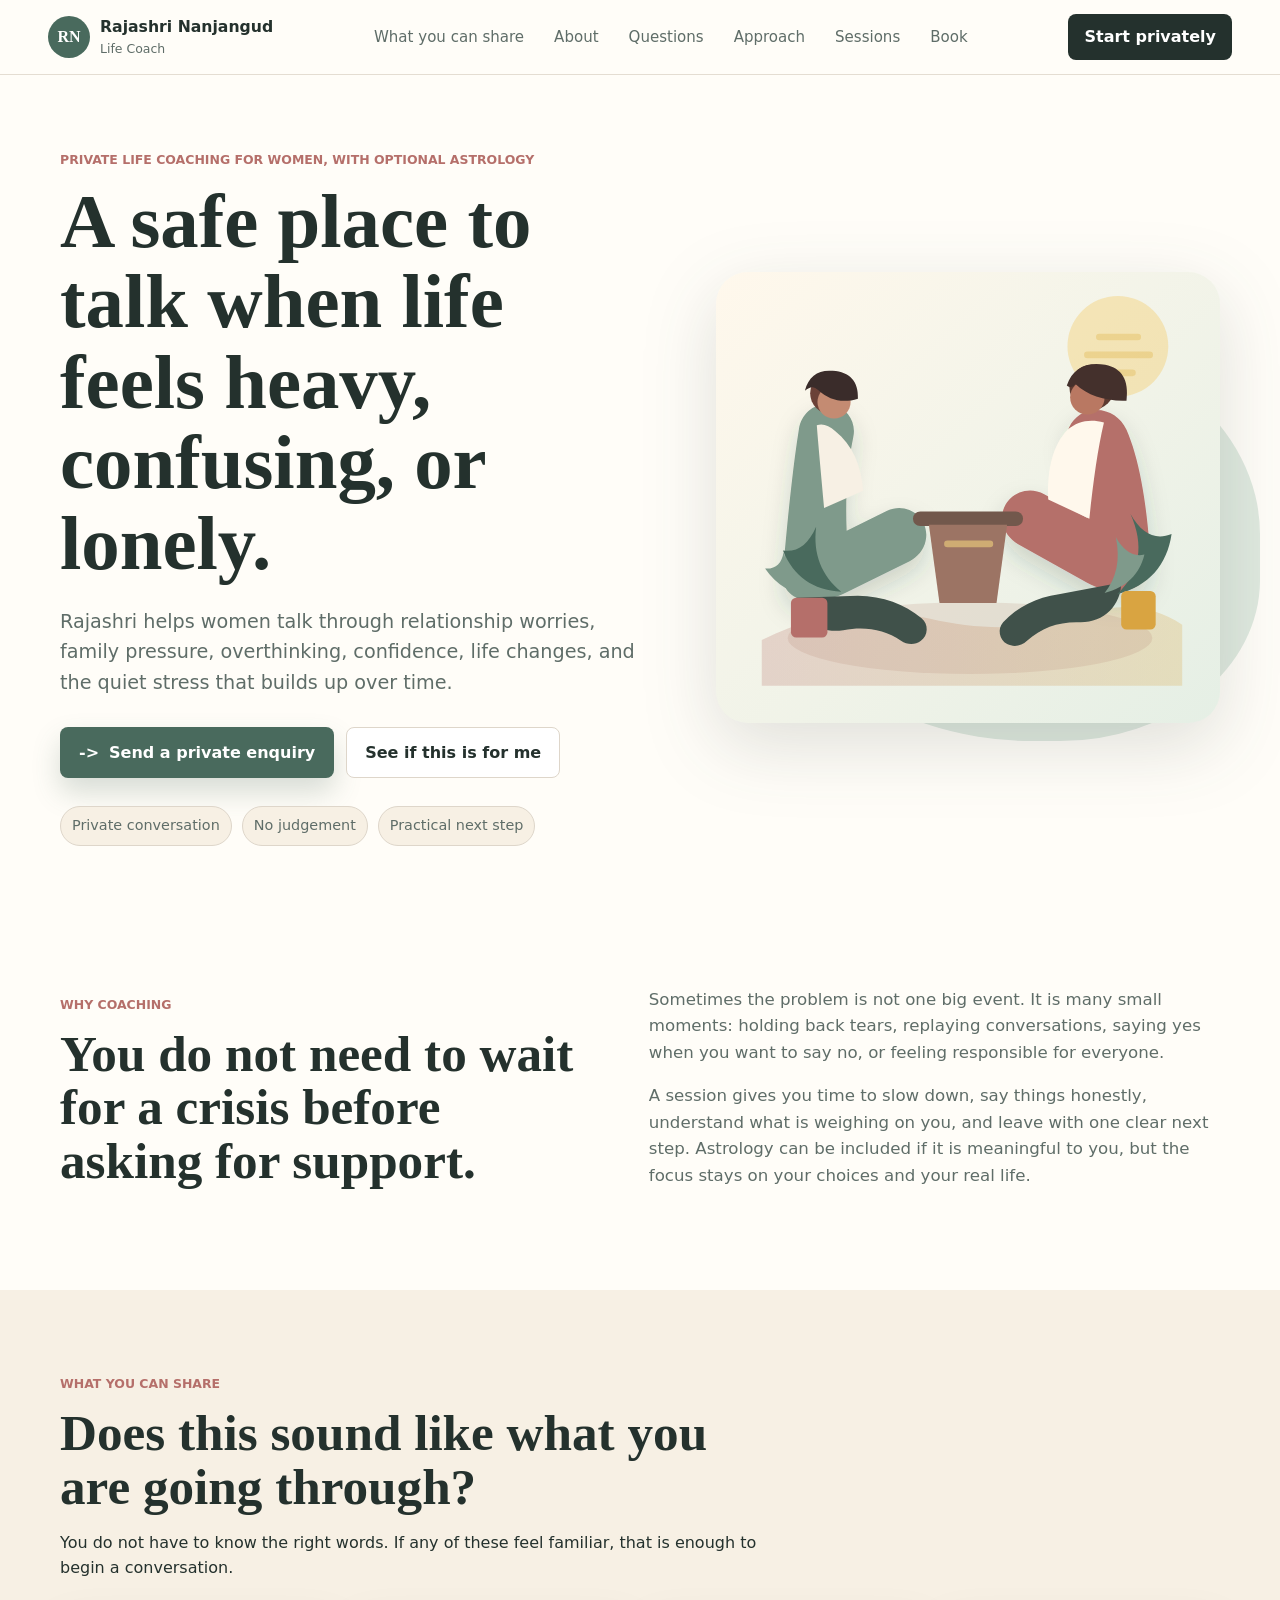
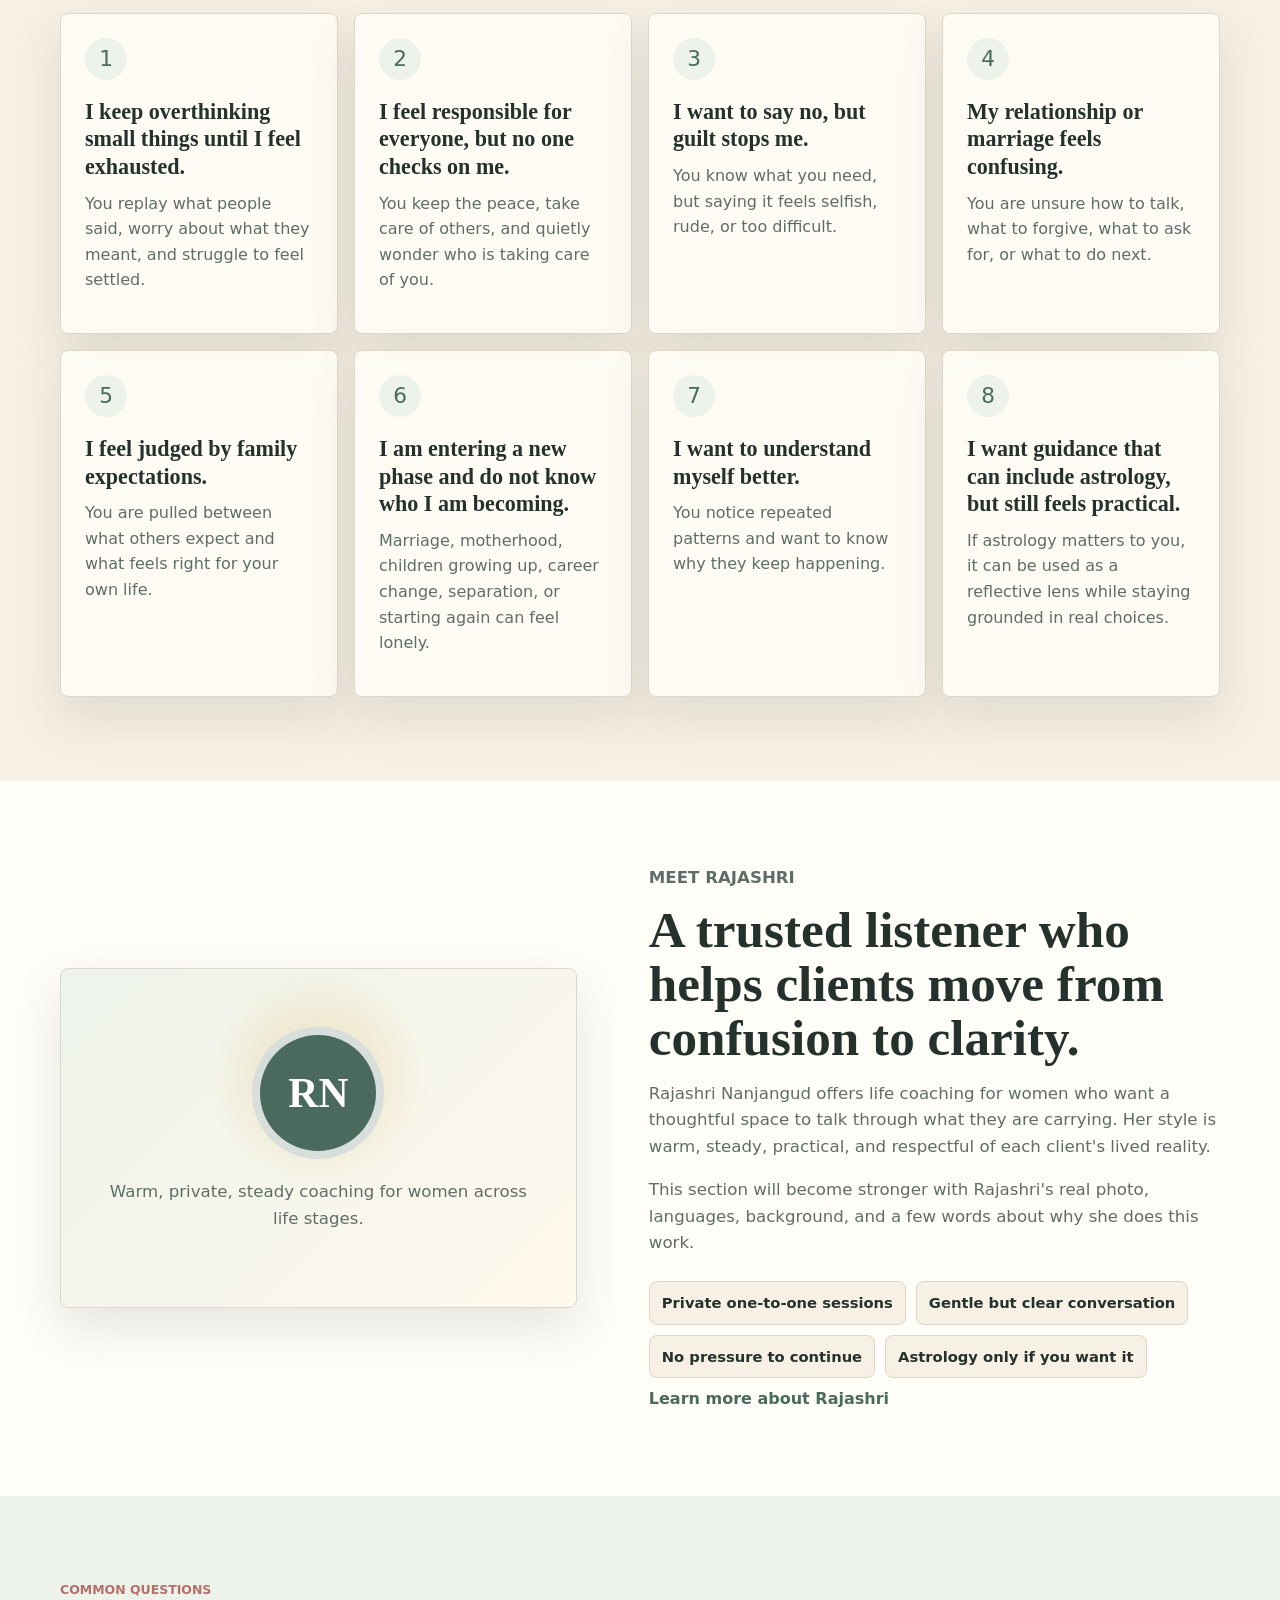
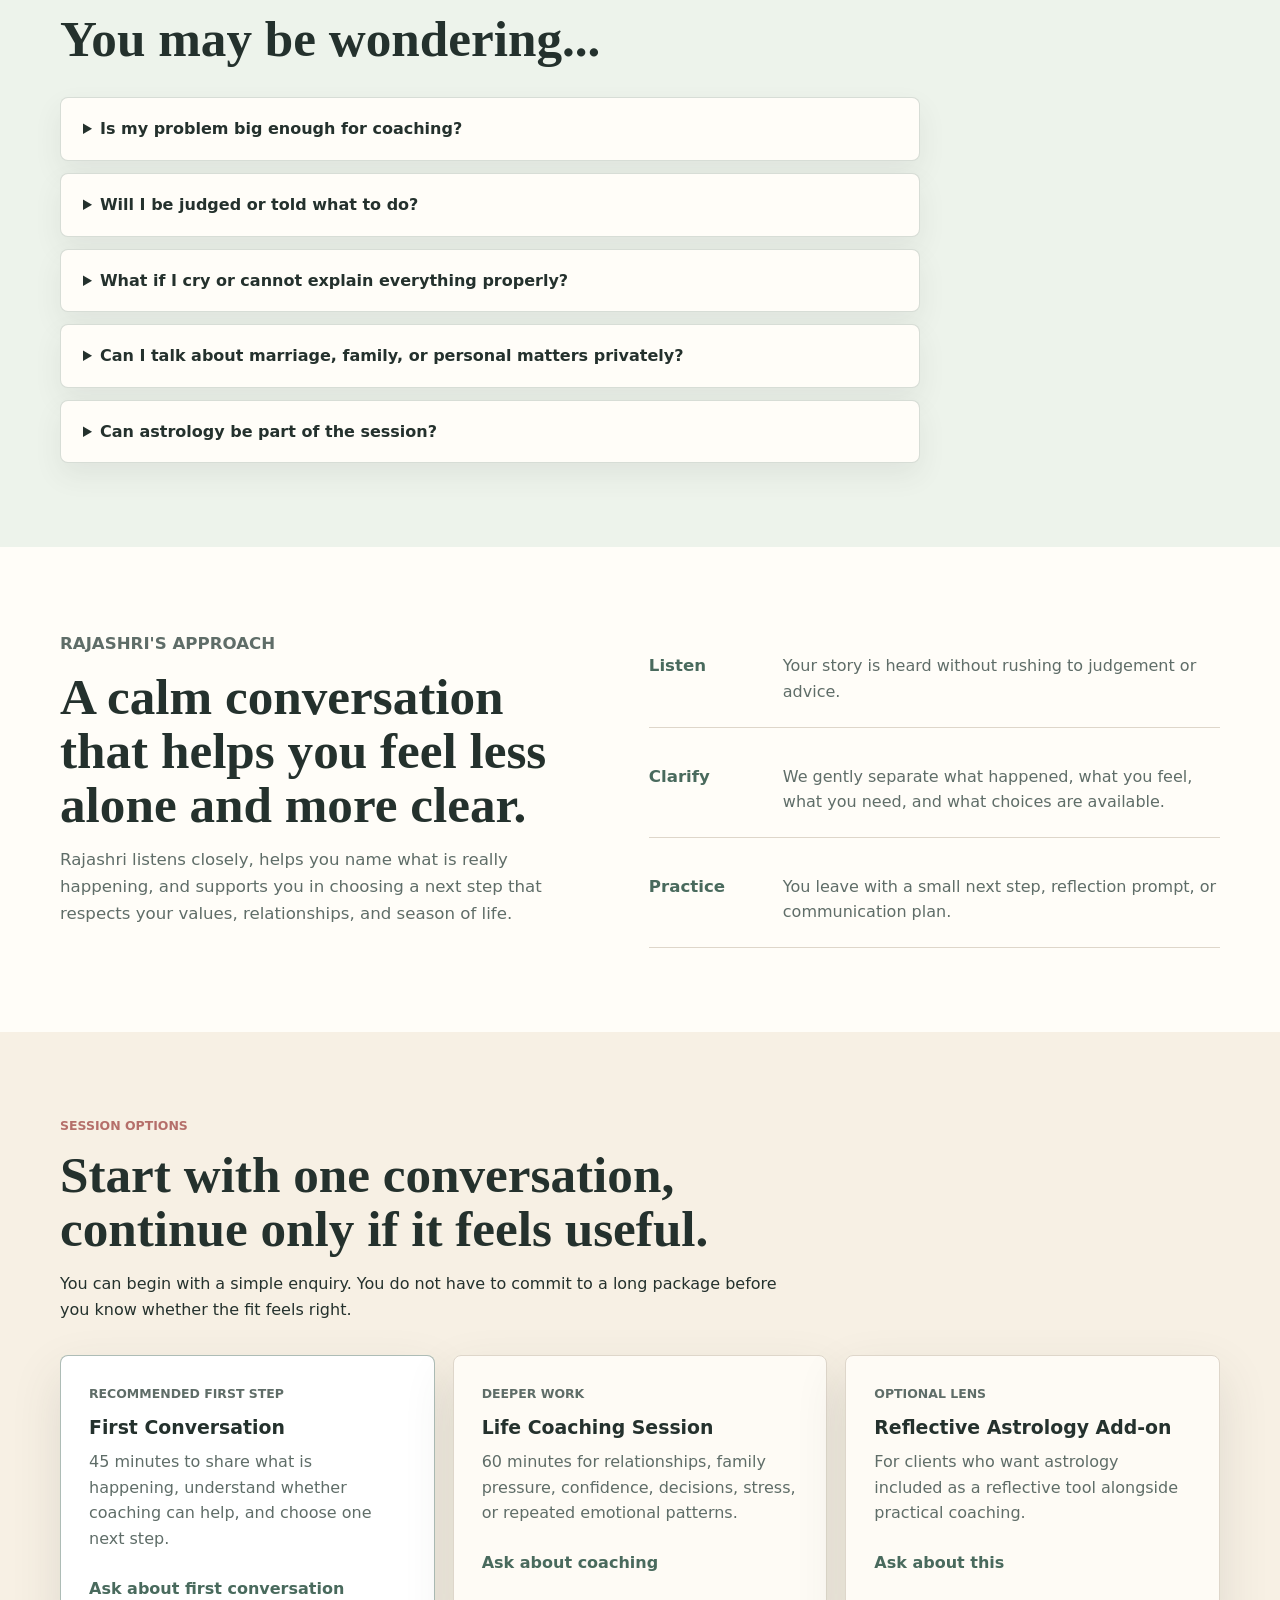
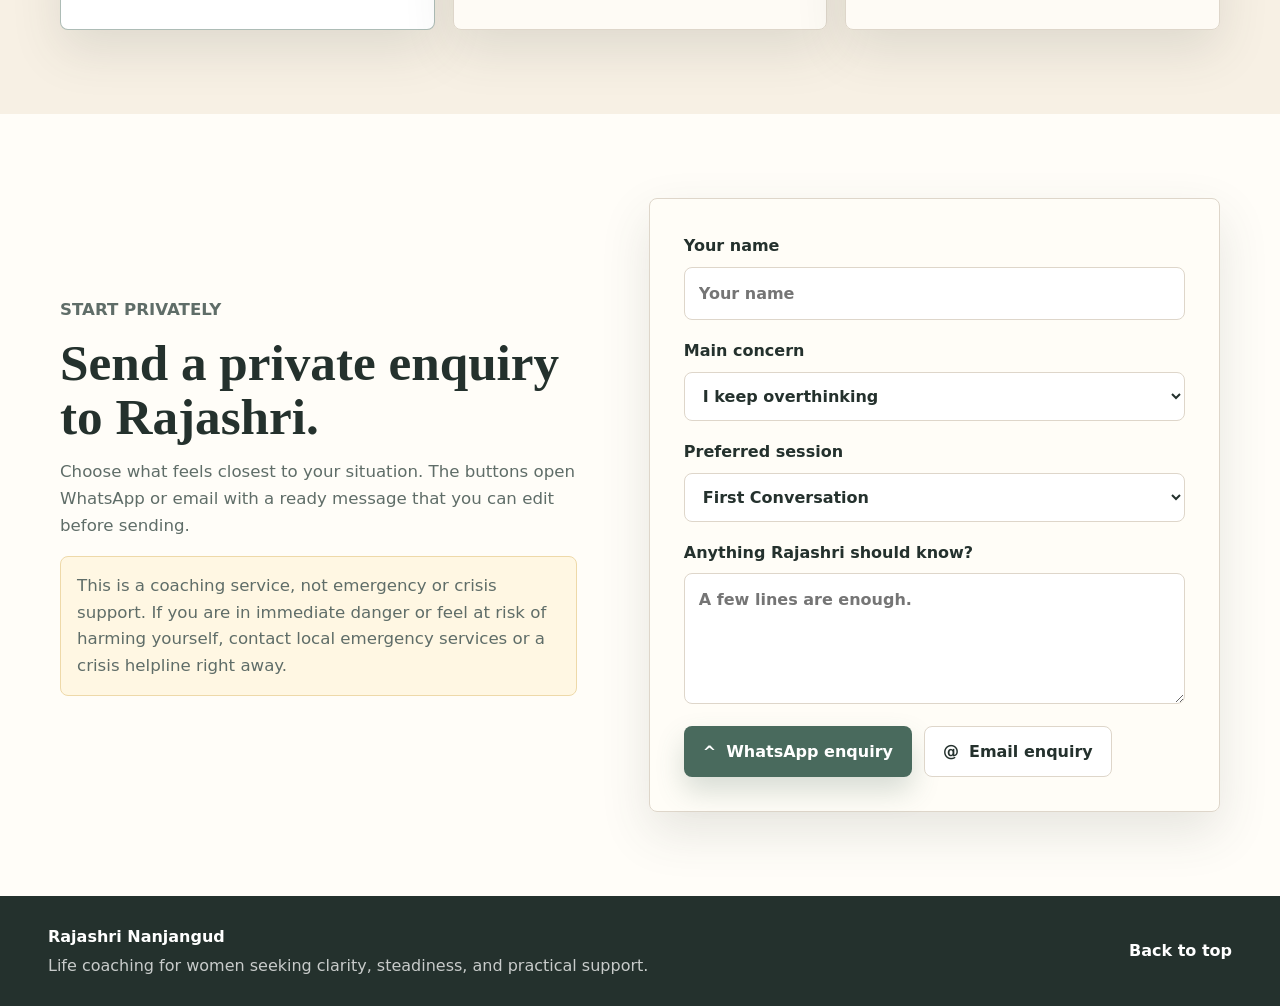
==== index.html @ 6906fc08 "Improve trust and concerns content" ====
<!doctype html>
<html lang="en">
  <head>
    <meta charset="utf-8">
    <meta name="viewport" content="width=device-width, initial-scale=1">
    <meta
      name="description"
      content="Life coaching sessions with Rajashri Nanjangud for women seeking grounded support with everyday emotional, relationship, family, work, and self-growth concerns."
    >
    <title>Rajashri Nanjangud | Life Coaching for Women</title>
    <link rel="preload" href="styles.css" as="style">
    <link rel="stylesheet" href="styles.css">
  </head>
  <body>
    <header class="site-header" data-header>
      <a class="brand" href="#top" aria-label="Rajashri Nanjangud home">
        <span class="brand-mark">RN</span>
        <span>
          <strong>Rajashri Nanjangud</strong>
          <small>Life Coach</small>
        </span>
      </a>
      <nav class="nav" aria-label="Main navigation">
        <a href="#concerns">What you can share</a>
        <a href="about.html">About</a>
        <a href="#questions">Questions</a>
        <a href="#approach">Approach</a>
        <a href="#sessions">Sessions</a>
        <a href="#book">Book</a>
      </nav>
      <a class="nav-cta" href="#book">Start privately</a>
    </header>

    <main id="top">
      <section class="hero section-band">
        <div class="hero-copy">
          <p class="eyebrow">Private life coaching for women, with optional astrology</p>
          <h1>A safe place to talk when life feels heavy, confusing, or lonely.</h1>
          <p class="hero-text">
            Rajashri helps women talk through relationship worries, family pressure,
            overthinking, confidence, life changes, and the quiet stress that builds up
            over time.
          </p>
          <div class="hero-actions" aria-label="Primary actions">
            <a class="button primary" href="#book">
              <span aria-hidden="true">-&gt;</span>
              Send a private enquiry
            </a>
            <a class="button secondary" href="#concerns">See if this is for me</a>
          </div>
          <div class="trust-strip" aria-label="Trust signals">
            <span>Private conversation</span>
            <span>No judgement</span>
            <span>Practical next step</span>
          </div>
        </div>
        <figure class="hero-visual">
          <img src="assets/calm-consultation.svg" alt="A calm coaching conversation in a warm consultation space">
        </figure>
      </section>

      <section class="intro section">
        <div class="intro-panel">
          <p class="section-kicker">Why coaching</p>
          <h2>You do not need to wait for a crisis before asking for support.</h2>
        </div>
        <div class="intro-copy">
          <p>
            Sometimes the problem is not one big event. It is many small moments:
            holding back tears, replaying conversations, saying yes when you want to say
            no, or feeling responsible for everyone.
          </p>
          <p>
            A session gives you time to slow down, say things honestly, understand what
            is weighing on you, and leave with one clear next step. Astrology can be
            included if it is meaningful to you, but the focus stays on your choices and
            your real life.
          </p>
        </div>
      </section>

      <section class="section muted" id="concerns">
        <div class="section-heading">
          <p class="section-kicker">What you can share</p>
          <h2>Does this sound like what you are going through?</h2>
          <p>
            You do not have to know the right words. If any of these feel familiar, that
            is enough to begin a conversation.
          </p>
        </div>
        <div class="concern-grid">
          <article class="concern-card">
            <span class="icon" aria-hidden="true">1</span>
            <h3>I keep overthinking small things until I feel exhausted.</h3>
            <p>You replay what people said, worry about what they meant, and struggle to feel settled.</p>
          </article>
          <article class="concern-card">
            <span class="icon" aria-hidden="true">2</span>
            <h3>I feel responsible for everyone, but no one checks on me.</h3>
            <p>You keep the peace, take care of others, and quietly wonder who is taking care of you.</p>
          </article>
          <article class="concern-card">
            <span class="icon" aria-hidden="true">3</span>
            <h3>I want to say no, but guilt stops me.</h3>
            <p>You know what you need, but saying it feels selfish, rude, or too difficult.</p>
          </article>
          <article class="concern-card">
            <span class="icon" aria-hidden="true">4</span>
            <h3>My relationship or marriage feels confusing.</h3>
            <p>You are unsure how to talk, what to forgive, what to ask for, or what to do next.</p>
          </article>
          <article class="concern-card">
            <span class="icon" aria-hidden="true">5</span>
            <h3>I feel judged by family expectations.</h3>
            <p>You are pulled between what others expect and what feels right for your own life.</p>
          </article>
          <article class="concern-card">
            <span class="icon" aria-hidden="true">6</span>
            <h3>I am entering a new phase and do not know who I am becoming.</h3>
            <p>Marriage, motherhood, children growing up, career change, separation, or starting again can feel lonely.</p>
          </article>
          <article class="concern-card">
            <span class="icon" aria-hidden="true">7</span>
            <h3>I want to understand myself better.</h3>
            <p>You notice repeated patterns and want to know why they keep happening.</p>
          </article>
          <article class="concern-card">
            <span class="icon" aria-hidden="true">8</span>
            <h3>I want guidance that can include astrology, but still feels practical.</h3>
            <p>If astrology matters to you, it can be used as a reflective lens while staying grounded in real choices.</p>
          </article>
        </div>
      </section>

      <section class="section about" id="about">
        <div class="about-portrait" aria-label="About Rajashri">
          <div class="portrait-mark">RN</div>
          <p>Warm, private, steady coaching for women across life stages.</p>
        </div>
        <div>
          <p class="section-kicker">Meet Rajashri</p>
          <h2>A trusted listener who helps clients move from confusion to clarity.</h2>
          <p>
            Rajashri Nanjangud offers life coaching for women who want a thoughtful space
            to talk through what they are carrying. Her style is warm, steady, practical,
            and respectful of each client's lived reality.
          </p>
          <p>
            This section will become stronger with Rajashri's real photo, languages,
            background, and a few words about why she does this work.
          </p>
          <div class="proof-list" aria-label="Trust-building qualities">
            <span>Private one-to-one sessions</span>
            <span>Gentle but clear conversation</span>
            <span>No pressure to continue</span>
            <span>Astrology only if you want it</span>
          </div>
          <a class="text-link" href="about.html">Learn more about Rajashri</a>
        </div>
      </section>

      <section class="section muted questions" id="questions">
        <div class="section-heading">
          <p class="section-kicker">Common questions</p>
          <h2>You may be wondering...</h2>
        </div>
        <div class="question-list">
          <details>
            <summary>Is my problem big enough for coaching?</summary>
            <p>Yes. You can come even if nothing dramatic has happened. Coaching can help when you feel confused, tired, stuck, or unsure what to do next.</p>
          </details>
          <details>
            <summary>Will I be judged or told what to do?</summary>
            <p>No. The session is a private space to be heard clearly. Rajashri may help you see patterns and options, but the final choice stays with you.</p>
          </details>
          <details>
            <summary>What if I cry or cannot explain everything properly?</summary>
            <p>That is completely okay. You do not have to arrive with perfect words. The conversation can begin from wherever you are.</p>
          </details>
          <details>
            <summary>Can I talk about marriage, family, or personal matters privately?</summary>
            <p>Yes. You can bring sensitive topics at your own pace. The aim is to help you feel calmer, clearer, and less alone with what you are carrying.</p>
          </details>
          <details>
            <summary>Can astrology be part of the session?</summary>
            <p>Yes, if you want it. Sessions are grounded in conversation and practical action. Astrology can be added as another way to reflect, not as a fixed answer.</p>
          </details>
        </div>
      </section>

      <section class="section approach" id="approach">
        <div>
          <p class="section-kicker">Rajashri's approach</p>
          <h2>A calm conversation that helps you feel less alone and more clear.</h2>
          <p>
            Rajashri listens closely, helps you name what is really happening, and supports
            you in choosing a next step that respects your values, relationships, and season
            of life.
          </p>
        </div>
        <ol class="steps" aria-label="Coaching process">
          <li>
            <strong>Listen</strong>
            <span>Your story is heard without rushing to judgement or advice.</span>
          </li>
          <li>
            <strong>Clarify</strong>
            <span>We gently separate what happened, what you feel, what you need, and what choices are available.</span>
          </li>
          <li>
            <strong>Practice</strong>
            <span>You leave with a small next step, reflection prompt, or communication plan.</span>
          </li>
        </ol>
      </section>

      <section class="section muted" id="sessions">
        <div class="section-heading">
          <p class="section-kicker">Session options</p>
          <h2>Start with one conversation, continue only if it feels useful.</h2>
          <p>
            You can begin with a simple enquiry. You do not have to commit to a long
            package before you know whether the fit feels right.
          </p>
        </div>
        <div class="session-grid">
          <article class="session-card featured">
            <p class="tag">Recommended first step</p>
            <h3>First Conversation</h3>
            <p>45 minutes to share what is happening, understand whether coaching can help, and choose one next step.</p>
            <a href="#book" class="text-link">Ask about first conversation</a>
          </article>
          <article class="session-card">
            <p class="tag">Deeper work</p>
            <h3>Life Coaching Session</h3>
            <p>60 minutes for relationships, family pressure, confidence, decisions, stress, or repeated emotional patterns.</p>
            <a href="#book" class="text-link">Ask about coaching</a>
          </article>
          <article class="session-card">
            <p class="tag">Optional lens</p>
            <h3>Reflective Astrology Add-on</h3>
            <p>For clients who want astrology included as a reflective tool alongside practical coaching.</p>
            <a href="#book" class="text-link">Ask about this</a>
          </article>
        </div>
      </section>

      <section class="section book-section" id="book">
        <div class="book-copy">
          <p class="section-kicker">Start privately</p>
          <h2>Send a private enquiry to Rajashri.</h2>
          <p>
            Choose what feels closest to your situation. The buttons open WhatsApp or email
            with a ready message that you can edit before sending.
          </p>
          <p class="care-note">
            This is a coaching service, not emergency or crisis support. If you are in
            immediate danger or feel at risk of harming yourself, contact local emergency
            services or a crisis helpline right away.
          </p>
        </div>

        <form class="booking-form" data-booking-form>
          <label>
            Your name
            <input type="text" name="name" autocomplete="name" placeholder="Your name">
          </label>
          <label>
            Main concern
            <select name="concern">
              <option>I keep overthinking</option>
              <option>I feel responsible for everyone</option>
              <option>I struggle to say no</option>
              <option>Relationship or marriage confusion</option>
              <option>Family expectations</option>
              <option>A new phase of life</option>
              <option>I want to understand myself better</option>
              <option>I want astrology included</option>
              <option>Not sure yet</option>
            </select>
          </label>
          <label>
            Preferred session
            <select name="session">
              <option>First Conversation</option>
              <option>Life Coaching Session</option>
              <option>Astrology add-on</option>
            </select>
          </label>
          <label>
            Anything Rajashri should know?
            <textarea name="message" rows="4" placeholder="A few lines are enough."></textarea>
          </label>
          <div class="form-actions">
            <button class="button primary" type="button" data-channel="whatsapp">
              <span aria-hidden="true">^</span>
              WhatsApp enquiry
            </button>
            <button class="button secondary" type="button" data-channel="email">
              <span aria-hidden="true">@</span>
              Email enquiry
            </button>
          </div>
        </form>
      </section>
    </main>

    <footer class="site-footer">
      <div>
        <strong>Rajashri Nanjangud</strong>
        <p>Life coaching for women seeking clarity, steadiness, and practical support.</p>
      </div>
      <a href="#top">Back to top</a>
    </footer>

    <script src="script.js"></script>
  </body>
</html>
---- styles.css ----
:root {
  --color-ink: #24312d;
  --color-muted: #5f6d68;
  --color-paper: #fffdf8;
  --color-surface: #f7f0e4;
  --color-sage: #7f9a8b;
  --color-sage-dark: #496a5d;
  --color-rose: #b56f6a;
  --color-amber: #d9a441;
  --color-line: #ded6ca;
  --shadow-soft: 0 20px 50px rgba(58, 66, 61, 0.13);
  --radius: 8px;
  --max-width: 1160px;
  --font-body: Inter, ui-sans-serif, system-ui, -apple-system, BlinkMacSystemFont, "Segoe UI", sans-serif;
  --font-display: Georgia, "Times New Roman", serif;
}

* {
  box-sizing: border-box;
}

html {
  scroll-behavior: smooth;
}

body {
  margin: 0;
  color: var(--color-ink);
  background: var(--color-paper);
  font-family: var(--font-body);
  line-height: 1.6;
}

img {
  display: block;
  max-width: 100%;
}

a {
  color: inherit;
}

.site-header {
  position: sticky;
  top: 0;
  z-index: 20;
  display: flex;
  align-items: center;
  justify-content: space-between;
  gap: 24px;
  padding: 14px clamp(18px, 4vw, 48px);
  background: rgba(255, 253, 248, 0.9);
  border-bottom: 1px solid rgba(222, 214, 202, 0.8);
  backdrop-filter: blur(16px);
}

.brand {
  display: inline-flex;
  align-items: center;
  gap: 10px;
  text-decoration: none;
  min-width: 214px;
}

.brand-mark {
  display: grid;
  width: 42px;
  height: 42px;
  place-items: center;
  color: #fff;
  background: var(--color-sage-dark);
  border-radius: 50%;
  font-family: var(--font-display);
  font-weight: 700;
}

.brand strong,
.brand small {
  display: block;
}

.brand strong {
  font-size: 0.98rem;
}

.brand small {
  color: var(--color-muted);
  font-size: 0.78rem;
}

.nav {
  display: flex;
  align-items: center;
  justify-content: center;
  gap: clamp(14px, 3vw, 30px);
  font-size: 0.94rem;
}

.nav a,
.nav-cta,
.text-link {
  text-decoration: none;
}

.nav a {
  color: var(--color-muted);
}

.nav a:hover,
.text-link:hover {
  color: var(--color-sage-dark);
}

.nav-cta {
  padding: 10px 16px;
  color: #fff;
  background: var(--color-ink);
  border-radius: var(--radius);
  font-weight: 700;
}

.section,
.section-band {
  width: min(100% - 36px, var(--max-width));
  margin: 0 auto;
}

.section {
  padding: 84px 0;
}

.section-band {
  padding: 72px 0 54px;
}

.hero {
  display: grid;
  grid-template-columns: minmax(0, 1.02fr) minmax(320px, 0.88fr);
  align-items: center;
  gap: clamp(32px, 7vw, 72px);
  min-height: calc(100vh - 72px);
}

.hero-copy {
  max-width: 690px;
}

.eyebrow,
.section-kicker,
.tag {
  margin: 0 0 12px;
  color: var(--color-rose);
  font-weight: 800;
  letter-spacing: 0;
  text-transform: uppercase;
  font-size: 0.78rem;
}

h1,
h2,
h3,
p {
  margin-top: 0;
}

h1,
h2 {
  font-family: var(--font-display);
  line-height: 1.05;
  font-weight: 700;
}

h1 {
  max-width: 780px;
  margin-bottom: 22px;
  font-size: clamp(2.55rem, 6vw, 5.5rem);
}

h2 {
  margin-bottom: 16px;
  font-size: clamp(2rem, 4vw, 3.65rem);
}

h3 {
  margin-bottom: 10px;
  font-size: 1.18rem;
  line-height: 1.25;
}

.hero-text {
  max-width: 630px;
  color: var(--color-muted);
  font-size: clamp(1.05rem, 1.5vw, 1.22rem);
}

.hero-actions,
.form-actions {
  display: flex;
  flex-wrap: wrap;
  gap: 12px;
  margin-top: 28px;
}

.button {
  display: inline-flex;
  min-height: 48px;
  align-items: center;
  justify-content: center;
  gap: 10px;
  padding: 12px 18px;
  border: 1px solid transparent;
  border-radius: var(--radius);
  cursor: pointer;
  font: inherit;
  font-weight: 800;
  text-decoration: none;
  transition: transform 160ms ease, box-shadow 160ms ease, background 160ms ease;
}

.button:hover {
  transform: translateY(-1px);
}

.button.primary {
  color: #fff;
  background: var(--color-sage-dark);
  box-shadow: 0 14px 28px rgba(73, 106, 93, 0.22);
}

.button.secondary {
  color: var(--color-ink);
  background: #fff;
  border-color: var(--color-line);
}

.trust-strip {
  display: flex;
  flex-wrap: wrap;
  gap: 10px;
  margin-top: 28px;
}

.trust-strip span {
  padding: 7px 11px;
  background: var(--color-surface);
  border: 1px solid var(--color-line);
  border-radius: 999px;
  color: var(--color-muted);
  font-size: 0.9rem;
}

.hero-visual {
  position: relative;
  margin: 0;
}

.hero-visual::before {
  position: absolute;
  inset: 14% -8% -4% 8%;
  z-index: -1;
  content: "";
  background: #dfe9df;
  border-radius: 48% 52% 42% 58%;
}

.hero-visual img {
  width: 100%;
  filter: drop-shadow(0 22px 36px rgba(43, 54, 49, 0.15));
}

.intro,
.about,
.approach,
.book-section,
.trust-hero,
.trust-story,
.trust-boundaries {
  display: grid;
  grid-template-columns: 0.95fr 1.05fr;
  gap: clamp(28px, 6vw, 72px);
  align-items: start;
}

.intro-panel {
  padding-top: 8px;
}

.intro-copy,
.about p,
.approach p,
.book-copy p {
  color: var(--color-muted);
  font-size: 1.04rem;
}

.muted {
  width: 100%;
  max-width: none;
  padding-right: max(18px, calc((100vw - var(--max-width)) / 2));
  padding-left: max(18px, calc((100vw - var(--max-width)) / 2));
  background: var(--color-surface);
}

.section-heading {
  max-width: 720px;
  margin-bottom: 32px;
}

.concern-grid {
  display: grid;
  grid-template-columns: repeat(4, minmax(0, 1fr));
  gap: 16px;
}

.session-grid {
  display: grid;
  grid-template-columns: repeat(3, minmax(0, 1fr));
  gap: 18px;
}

.concern-card,
.session-card,
.booking-form {
  background: rgba(255, 253, 248, 0.9);
  border: 1px solid var(--color-line);
  border-radius: var(--radius);
  box-shadow: var(--shadow-soft);
}

.concern-card {
  min-height: 268px;
  padding: 24px;
}

.concern-card p,
.session-card p {
  color: var(--color-muted);
}

.concern-card h3 {
  font-family: var(--font-display);
  font-size: 1.38rem;
}

.icon {
  display: grid;
  width: 42px;
  height: 42px;
  margin-bottom: 18px;
  place-items: center;
  color: var(--color-sage-dark);
  background: #edf3eb;
  border-radius: 50%;
  font-size: 1.35rem;
}

.steps {
  display: grid;
  gap: 14px;
  margin: 0;
  padding: 0;
  list-style: none;
}

.about {
  align-items: center;
}

.about-portrait {
  display: grid;
  min-height: 340px;
  align-content: center;
  justify-items: center;
  padding: 34px;
  text-align: center;
  background:
    radial-gradient(circle at 50% 32%, rgba(217, 164, 65, 0.28), transparent 32%),
    linear-gradient(135deg, #edf3eb, #fff8ec);
  border: 1px solid var(--color-line);
  border-radius: var(--radius);
  box-shadow: var(--shadow-soft);
}

.portrait-mark {
  display: grid;
  width: 132px;
  height: 132px;
  margin-bottom: 20px;
  place-items: center;
  color: #fff;
  background: var(--color-sage-dark);
  border: 8px solid rgba(255, 255, 255, 0.78);
  border-radius: 50%;
  font-family: var(--font-display);
  font-size: 2.6rem;
  font-weight: 700;
}

.portrait-mark.large {
  width: 150px;
  height: 150px;
  font-size: 3rem;
}

.proof-list {
  display: flex;
  flex-wrap: wrap;
  gap: 10px;
  margin-top: 24px;
}

.proof-list span {
  padding: 9px 12px;
  background: var(--color-surface);
  border: 1px solid var(--color-line);
  border-radius: var(--radius);
  color: var(--color-ink);
  font-weight: 700;
  font-size: 0.92rem;
}

.questions {
  background: #edf3eb;
}

.question-list {
  display: grid;
  gap: 12px;
  max-width: 860px;
}

.question-list details {
  background: #fffdf8;
  border: 1px solid rgba(73, 106, 93, 0.22);
  border-radius: var(--radius);
  box-shadow: 0 12px 28px rgba(58, 66, 61, 0.08);
}

.question-list summary {
  cursor: pointer;
  padding: 18px 22px;
  color: var(--color-ink);
  font-weight: 800;
}

.question-list details[open] summary {
  padding-bottom: 8px;
}

.question-list p {
  margin: 0;
  padding: 0 22px 20px;
  color: var(--color-muted);
}

.trust-hero {
  align-items: center;
  min-height: calc(100vh - 72px);
}

.trust-hero-copy {
  max-width: 760px;
}

.trust-profile-card,
.trust-card,
.boundary-columns article,
.note-panel {
  background: rgba(255, 253, 248, 0.92);
  border: 1px solid var(--color-line);
  border-radius: var(--radius);
  box-shadow: var(--shadow-soft);
}

.trust-profile-card {
  display: grid;
  justify-items: center;
  padding: clamp(28px, 5vw, 44px);
  text-align: center;
  background:
    radial-gradient(circle at 50% 26%, rgba(217, 164, 65, 0.22), transparent 30%),
    linear-gradient(135deg, #edf3eb, #fff8ec);
}

.trust-profile-card h2 {
  margin: 14px 0 10px;
  font-size: clamp(1.8rem, 3vw, 2.7rem);
}

.trust-profile-card p,
.story-copy p,
.trust-boundaries p,
.note-panel p {
  color: var(--color-muted);
  font-size: 1.04rem;
}

.profile-facts {
  display: grid;
  gap: 9px;
  margin-top: 18px;
}

.profile-facts span {
  padding: 9px 12px;
  background: rgba(255, 255, 255, 0.78);
  border: 1px solid rgba(73, 106, 93, 0.22);
  border-radius: 999px;
  color: var(--color-ink);
  font-weight: 700;
  font-size: 0.9rem;
}

.trust-grid,
.boundary-columns {
  display: grid;
  grid-template-columns: repeat(2, minmax(0, 1fr));
  gap: 18px;
}

.trust-card,
.boundary-columns article,
.note-panel {
  padding: 26px;
}

.trust-card p {
  color: var(--color-muted);
}

.boundary-columns ul {
  display: grid;
  gap: 10px;
  margin: 0;
  padding-left: 20px;
  color: var(--color-muted);
}

.final-cta {
  max-width: 880px;
  text-align: center;
}

.final-cta .button {
  margin-top: 12px;
}

.steps li {
  display: grid;
  grid-template-columns: 116px minmax(0, 1fr);
  gap: 18px;
  padding: 22px 0;
  border-bottom: 1px solid var(--color-line);
}

.steps strong {
  color: var(--color-sage-dark);
  font-size: 1.04rem;
}

.steps span {
  color: var(--color-muted);
}

.session-card {
  padding: 28px;
}

.session-card.featured {
  background: #fff;
  border-color: rgba(73, 106, 93, 0.45);
}

.text-link {
  display: inline-flex;
  margin-top: 8px;
  color: var(--color-sage-dark);
  font-weight: 800;
}

.book-section {
  align-items: center;
}

.care-note {
  padding: 16px;
  color: var(--color-ink);
  background: #fff7e3;
  border: 1px solid #eed9a9;
  border-radius: var(--radius);
}

.booking-form {
  display: grid;
  gap: 18px;
  padding: clamp(22px, 4vw, 34px);
}

label {
  display: grid;
  gap: 8px;
  color: var(--color-ink);
  font-weight: 800;
}

input,
select,
textarea {
  width: 100%;
  padding: 13px 14px;
  color: var(--color-ink);
  background: #fff;
  border: 1px solid var(--color-line);
  border-radius: var(--radius);
  font: inherit;
}

textarea {
  resize: vertical;
}

input:focus,
select:focus,
textarea:focus,
.button:focus-visible,
a:focus-visible {
  outline: 3px solid rgba(217, 164, 65, 0.46);
  outline-offset: 2px;
}

.form-actions {
  margin-top: 4px;
}

.form-hint {
  margin: 0;
  color: var(--color-muted);
  font-size: 0.88rem;
}

.site-footer {
  display: flex;
  align-items: center;
  justify-content: space-between;
  gap: 24px;
  padding: 28px clamp(18px, 4vw, 48px);
  color: #fff;
  background: var(--color-ink);
}

.site-footer p {
  margin: 3px 0 0;
  color: rgba(255, 255, 255, 0.75);
}

.site-footer a {
  color: #fff;
  font-weight: 800;
  text-decoration: none;
}

@media (max-width: 900px) {
  .site-header {
    align-items: flex-start;
  }

  .nav {
    display: none;
  }

  .hero,
  .intro,
  .about,
  .approach,
  .book-section,
  .trust-hero,
  .trust-story,
  .trust-boundaries {
    grid-template-columns: 1fr;
  }

  .hero {
    min-height: auto;
  }

  .hero-visual {
    max-width: 520px;
    margin: 0 auto;
  }

  .concern-grid,
  .session-grid,
  .trust-grid,
  .boundary-columns {
    grid-template-columns: repeat(2, minmax(0, 1fr));
  }
}

@media (max-width: 640px) {
  .site-header {
    padding: 12px 16px;
  }

  .brand {
    min-width: 0;
  }

  .brand strong {
    font-size: 0.9rem;
  }

  .nav-cta {
    display: none;
  }

  .section {
    padding: 62px 0;
  }

  .section-band {
    padding-top: 46px;
  }

  .concern-grid,
  .session-grid,
  .trust-grid,
  .boundary-columns {
    grid-template-columns: 1fr;
  }

  .concern-card {
    min-height: auto;
  }

  .steps li {
    grid-template-columns: 1fr;
    gap: 6px;
  }

  .button {
    width: 100%;
  }

  .site-footer {
    align-items: flex-start;
    flex-direction: column;
  }
}
---- styles.css ----
:root {
  --color-ink: #24312d;
  --color-muted: #5f6d68;
  --color-paper: #fffdf8;
  --color-surface: #f7f0e4;
  --color-sage: #7f9a8b;
  --color-sage-dark: #496a5d;
  --color-rose: #b56f6a;
  --color-amber: #d9a441;
  --color-line: #ded6ca;
  --shadow-soft: 0 20px 50px rgba(58, 66, 61, 0.13);
  --radius: 8px;
  --max-width: 1160px;
  --font-body: Inter, ui-sans-serif, system-ui, -apple-system, BlinkMacSystemFont, "Segoe UI", sans-serif;
  --font-display: Georgia, "Times New Roman", serif;
}

* {
  box-sizing: border-box;
}

html {
  scroll-behavior: smooth;
}

body {
  margin: 0;
  color: var(--color-ink);
  background: var(--color-paper);
  font-family: var(--font-body);
  line-height: 1.6;
}

img {
  display: block;
  max-width: 100%;
}

a {
  color: inherit;
}

.site-header {
  position: sticky;
  top: 0;
  z-index: 20;
  display: flex;
  align-items: center;
  justify-content: space-between;
  gap: 24px;
  padding: 14px clamp(18px, 4vw, 48px);
  background: rgba(255, 253, 248, 0.9);
  border-bottom: 1px solid rgba(222, 214, 202, 0.8);
  backdrop-filter: blur(16px);
}

.brand {
  display: inline-flex;
  align-items: center;
  gap: 10px;
  text-decoration: none;
  min-width: 214px;
}

.brand-mark {
  display: grid;
  width: 42px;
  height: 42px;
  place-items: center;
  color: #fff;
  background: var(--color-sage-dark);
  border-radius: 50%;
  font-family: var(--font-display);
  font-weight: 700;
}

.brand strong,
.brand small {
  display: block;
}

.brand strong {
  font-size: 0.98rem;
}

.brand small {
  color: var(--color-muted);
  font-size: 0.78rem;
}

.nav {
  display: flex;
  align-items: center;
  justify-content: center;
  gap: clamp(14px, 3vw, 30px);
  font-size: 0.94rem;
}

.nav a,
.nav-cta,
.text-link {
  text-decoration: none;
}

.nav a {
  color: var(--color-muted);
}

.nav a:hover,
.text-link:hover {
  color: var(--color-sage-dark);
}

.nav-cta {
  padding: 10px 16px;
  color: #fff;
  background: var(--color-ink);
  border-radius: var(--radius);
  font-weight: 700;
}

.section,
.section-band {
  width: min(100% - 36px, var(--max-width));
  margin: 0 auto;
}

.section {
  padding: 84px 0;
}

.section-band {
  padding: 72px 0 54px;
}

.hero {
  display: grid;
  grid-template-columns: minmax(0, 1.02fr) minmax(320px, 0.88fr);
  align-items: center;
  gap: clamp(32px, 7vw, 72px);
  min-height: calc(100vh - 72px);
}

.hero-copy {
  max-width: 690px;
}

.eyebrow,
.section-kicker,
.tag {
  margin: 0 0 12px;
  color: var(--color-rose);
  font-weight: 800;
  letter-spacing: 0;
  text-transform: uppercase;
  font-size: 0.78rem;
}

h1,
h2,
h3,
p {
  margin-top: 0;
}

h1,
h2 {
  font-family: var(--font-display);
  line-height: 1.05;
  font-weight: 700;
}

h1 {
  max-width: 780px;
  margin-bottom: 22px;
  font-size: clamp(2.55rem, 6vw, 5.5rem);
}

h2 {
  margin-bottom: 16px;
  font-size: clamp(2rem, 4vw, 3.65rem);
}

h3 {
  margin-bottom: 10px;
  font-size: 1.18rem;
  line-height: 1.25;
}

.hero-text {
  max-width: 630px;
  color: var(--color-muted);
  font-size: clamp(1.05rem, 1.5vw, 1.22rem);
}

.hero-actions,
.form-actions {
  display: flex;
  flex-wrap: wrap;
  gap: 12px;
  margin-top: 28px;
}

.button {
  display: inline-flex;
  min-height: 48px;
  align-items: center;
  justify-content: center;
  gap: 10px;
  padding: 12px 18px;
  border: 1px solid transparent;
  border-radius: var(--radius);
  cursor: pointer;
  font: inherit;
  font-weight: 800;
  text-decoration: none;
  transition: transform 160ms ease, box-shadow 160ms ease, background 160ms ease;
}

.button:hover {
  transform: translateY(-1px);
}

.button.primary {
  color: #fff;
  background: var(--color-sage-dark);
  box-shadow: 0 14px 28px rgba(73, 106, 93, 0.22);
}

.button.secondary {
  color: var(--color-ink);
  background: #fff;
  border-color: var(--color-line);
}

.trust-strip {
  display: flex;
  flex-wrap: wrap;
  gap: 10px;
  margin-top: 28px;
}

.trust-strip span {
  padding: 7px 11px;
  background: var(--color-surface);
  border: 1px solid var(--color-line);
  border-radius: 999px;
  color: var(--color-muted);
  font-size: 0.9rem;
}

.hero-visual {
  position: relative;
  margin: 0;
}

.hero-visual::before {
  position: absolute;
  inset: 14% -8% -4% 8%;
  z-index: -1;
  content: "";
  background: #dfe9df;
  border-radius: 48% 52% 42% 58%;
}

.hero-visual img {
  width: 100%;
  filter: drop-shadow(0 22px 36px rgba(43, 54, 49, 0.15));
}

.intro,
.about,
.approach,
.book-section,
.trust-hero,
.trust-story,
.trust-boundaries {
  display: grid;
  grid-template-columns: 0.95fr 1.05fr;
  gap: clamp(28px, 6vw, 72px);
  align-items: start;
}

.intro-panel {
  padding-top: 8px;
}

.intro-copy,
.about p,
.approach p,
.book-copy p {
  color: var(--color-muted);
  font-size: 1.04rem;
}

.muted {
  width: 100%;
  max-width: none;
  padding-right: max(18px, calc((100vw - var(--max-width)) / 2));
  padding-left: max(18px, calc((100vw - var(--max-width)) / 2));
  background: var(--color-surface);
}

.section-heading {
  max-width: 720px;
  margin-bottom: 32px;
}

.concern-grid {
  display: grid;
  grid-template-columns: repeat(4, minmax(0, 1fr));
  gap: 16px;
}

.session-grid {
  display: grid;
  grid-template-columns: repeat(3, minmax(0, 1fr));
  gap: 18px;
}

.concern-card,
.session-card,
.booking-form {
  background: rgba(255, 253, 248, 0.9);
  border: 1px solid var(--color-line);
  border-radius: var(--radius);
  box-shadow: var(--shadow-soft);
}

.concern-card {
  min-height: 268px;
  padding: 24px;
}

.concern-card p,
.session-card p {
  color: var(--color-muted);
}

.concern-card h3 {
  font-family: var(--font-display);
  font-size: 1.38rem;
}

.icon {
  display: grid;
  width: 42px;
  height: 42px;
  margin-bottom: 18px;
  place-items: center;
  color: var(--color-sage-dark);
  background: #edf3eb;
  border-radius: 50%;
  font-size: 1.35rem;
}

.steps {
  display: grid;
  gap: 14px;
  margin: 0;
  padding: 0;
  list-style: none;
}

.about {
  align-items: center;
}

.about-portrait {
  display: grid;
  min-height: 340px;
  align-content: center;
  justify-items: center;
  padding: 34px;
  text-align: center;
  background:
    radial-gradient(circle at 50% 32%, rgba(217, 164, 65, 0.28), transparent 32%),
    linear-gradient(135deg, #edf3eb, #fff8ec);
  border: 1px solid var(--color-line);
  border-radius: var(--radius);
  box-shadow: var(--shadow-soft);
}

.portrait-mark {
  display: grid;
  width: 132px;
  height: 132px;
  margin-bottom: 20px;
  place-items: center;
  color: #fff;
  background: var(--color-sage-dark);
  border: 8px solid rgba(255, 255, 255, 0.78);
  border-radius: 50%;
  font-family: var(--font-display);
  font-size: 2.6rem;
  font-weight: 700;
}

.portrait-mark.large {
  width: 150px;
  height: 150px;
  font-size: 3rem;
}

.proof-list {
  display: flex;
  flex-wrap: wrap;
  gap: 10px;
  margin-top: 24px;
}

.proof-list span {
  padding: 9px 12px;
  background: var(--color-surface);
  border: 1px solid var(--color-line);
  border-radius: var(--radius);
  color: var(--color-ink);
  font-weight: 700;
  font-size: 0.92rem;
}

.questions {
  background: #edf3eb;
}

.question-list {
  display: grid;
  gap: 12px;
  max-width: 860px;
}

.question-list details {
  background: #fffdf8;
  border: 1px solid rgba(73, 106, 93, 0.22);
  border-radius: var(--radius);
  box-shadow: 0 12px 28px rgba(58, 66, 61, 0.08);
}

.question-list summary {
  cursor: pointer;
  padding: 18px 22px;
  color: var(--color-ink);
  font-weight: 800;
}

.question-list details[open] summary {
  padding-bottom: 8px;
}

.question-list p {
  margin: 0;
  padding: 0 22px 20px;
  color: var(--color-muted);
}

.trust-hero {
  align-items: center;
  min-height: calc(100vh - 72px);
}

.trust-hero-copy {
  max-width: 760px;
}

.trust-profile-card,
.trust-card,
.boundary-columns article,
.note-panel {
  background: rgba(255, 253, 248, 0.92);
  border: 1px solid var(--color-line);
  border-radius: var(--radius);
  box-shadow: var(--shadow-soft);
}

.trust-profile-card {
  display: grid;
  justify-items: center;
  padding: clamp(28px, 5vw, 44px);
  text-align: center;
  background:
    radial-gradient(circle at 50% 26%, rgba(217, 164, 65, 0.22), transparent 30%),
    linear-gradient(135deg, #edf3eb, #fff8ec);
}

.trust-profile-card h2 {
  margin: 14px 0 10px;
  font-size: clamp(1.8rem, 3vw, 2.7rem);
}

.trust-profile-card p,
.story-copy p,
.trust-boundaries p,
.note-panel p {
  color: var(--color-muted);
  font-size: 1.04rem;
}

.profile-facts {
  display: grid;
  gap: 9px;
  margin-top: 18px;
}

.profile-facts span {
  padding: 9px 12px;
  background: rgba(255, 255, 255, 0.78);
  border: 1px solid rgba(73, 106, 93, 0.22);
  border-radius: 999px;
  color: var(--color-ink);
  font-weight: 700;
  font-size: 0.9rem;
}

.trust-grid,
.boundary-columns {
  display: grid;
  grid-template-columns: repeat(2, minmax(0, 1fr));
  gap: 18px;
}

.trust-card,
.boundary-columns article,
.note-panel {
  padding: 26px;
}

.trust-card p {
  color: var(--color-muted);
}

.boundary-columns ul {
  display: grid;
  gap: 10px;
  margin: 0;
  padding-left: 20px;
  color: var(--color-muted);
}

.final-cta {
  max-width: 880px;
  text-align: center;
}

.final-cta .button {
  margin-top: 12px;
}

.steps li {
  display: grid;
  grid-template-columns: 116px minmax(0, 1fr);
  gap: 18px;
  padding: 22px 0;
  border-bottom: 1px solid var(--color-line);
}

.steps strong {
  color: var(--color-sage-dark);
  font-size: 1.04rem;
}

.steps span {
  color: var(--color-muted);
}

.session-card {
  padding: 28px;
}

.session-card.featured {
  background: #fff;
  border-color: rgba(73, 106, 93, 0.45);
}

.text-link {
  display: inline-flex;
  margin-top: 8px;
  color: var(--color-sage-dark);
  font-weight: 800;
}

.book-section {
  align-items: center;
}

.care-note {
  padding: 16px;
  color: var(--color-ink);
  background: #fff7e3;
  border: 1px solid #eed9a9;
  border-radius: var(--radius);
}

.booking-form {
  display: grid;
  gap: 18px;
  padding: clamp(22px, 4vw, 34px);
}

label {
  display: grid;
  gap: 8px;
  color: var(--color-ink);
  font-weight: 800;
}

input,
select,
textarea {
  width: 100%;
  padding: 13px 14px;
  color: var(--color-ink);
  background: #fff;
  border: 1px solid var(--color-line);
  border-radius: var(--radius);
  font: inherit;
}

textarea {
  resize: vertical;
}

input:focus,
select:focus,
textarea:focus,
.button:focus-visible,
a:focus-visible {
  outline: 3px solid rgba(217, 164, 65, 0.46);
  outline-offset: 2px;
}

.form-actions {
  margin-top: 4px;
}

.form-hint {
  margin: 0;
  color: var(--color-muted);
  font-size: 0.88rem;
}

.site-footer {
  display: flex;
  align-items: center;
  justify-content: space-between;
  gap: 24px;
  padding: 28px clamp(18px, 4vw, 48px);
  color: #fff;
  background: var(--color-ink);
}

.site-footer p {
  margin: 3px 0 0;
  color: rgba(255, 255, 255, 0.75);
}

.site-footer a {
  color: #fff;
  font-weight: 800;
  text-decoration: none;
}

@media (max-width: 900px) {
  .site-header {
    align-items: flex-start;
  }

  .nav {
    display: none;
  }

  .hero,
  .intro,
  .about,
  .approach,
  .book-section,
  .trust-hero,
  .trust-story,
  .trust-boundaries {
    grid-template-columns: 1fr;
  }

  .hero {
    min-height: auto;
  }

  .hero-visual {
    max-width: 520px;
    margin: 0 auto;
  }

  .concern-grid,
  .session-grid,
  .trust-grid,
  .boundary-columns {
    grid-template-columns: repeat(2, minmax(0, 1fr));
  }
}

@media (max-width: 640px) {
  .site-header {
    padding: 12px 16px;
  }

  .brand {
    min-width: 0;
  }

  .brand strong {
    font-size: 0.9rem;
  }

  .nav-cta {
    display: none;
  }

  .section {
    padding: 62px 0;
  }

  .section-band {
    padding-top: 46px;
  }

  .concern-grid,
  .session-grid,
  .trust-grid,
  .boundary-columns {
    grid-template-columns: 1fr;
  }

  .concern-card {
    min-height: auto;
  }

  .steps li {
    grid-template-columns: 1fr;
    gap: 6px;
  }

  .button {
    width: 100%;
  }

  .site-footer {
    align-items: flex-start;
    flex-direction: column;
  }
}
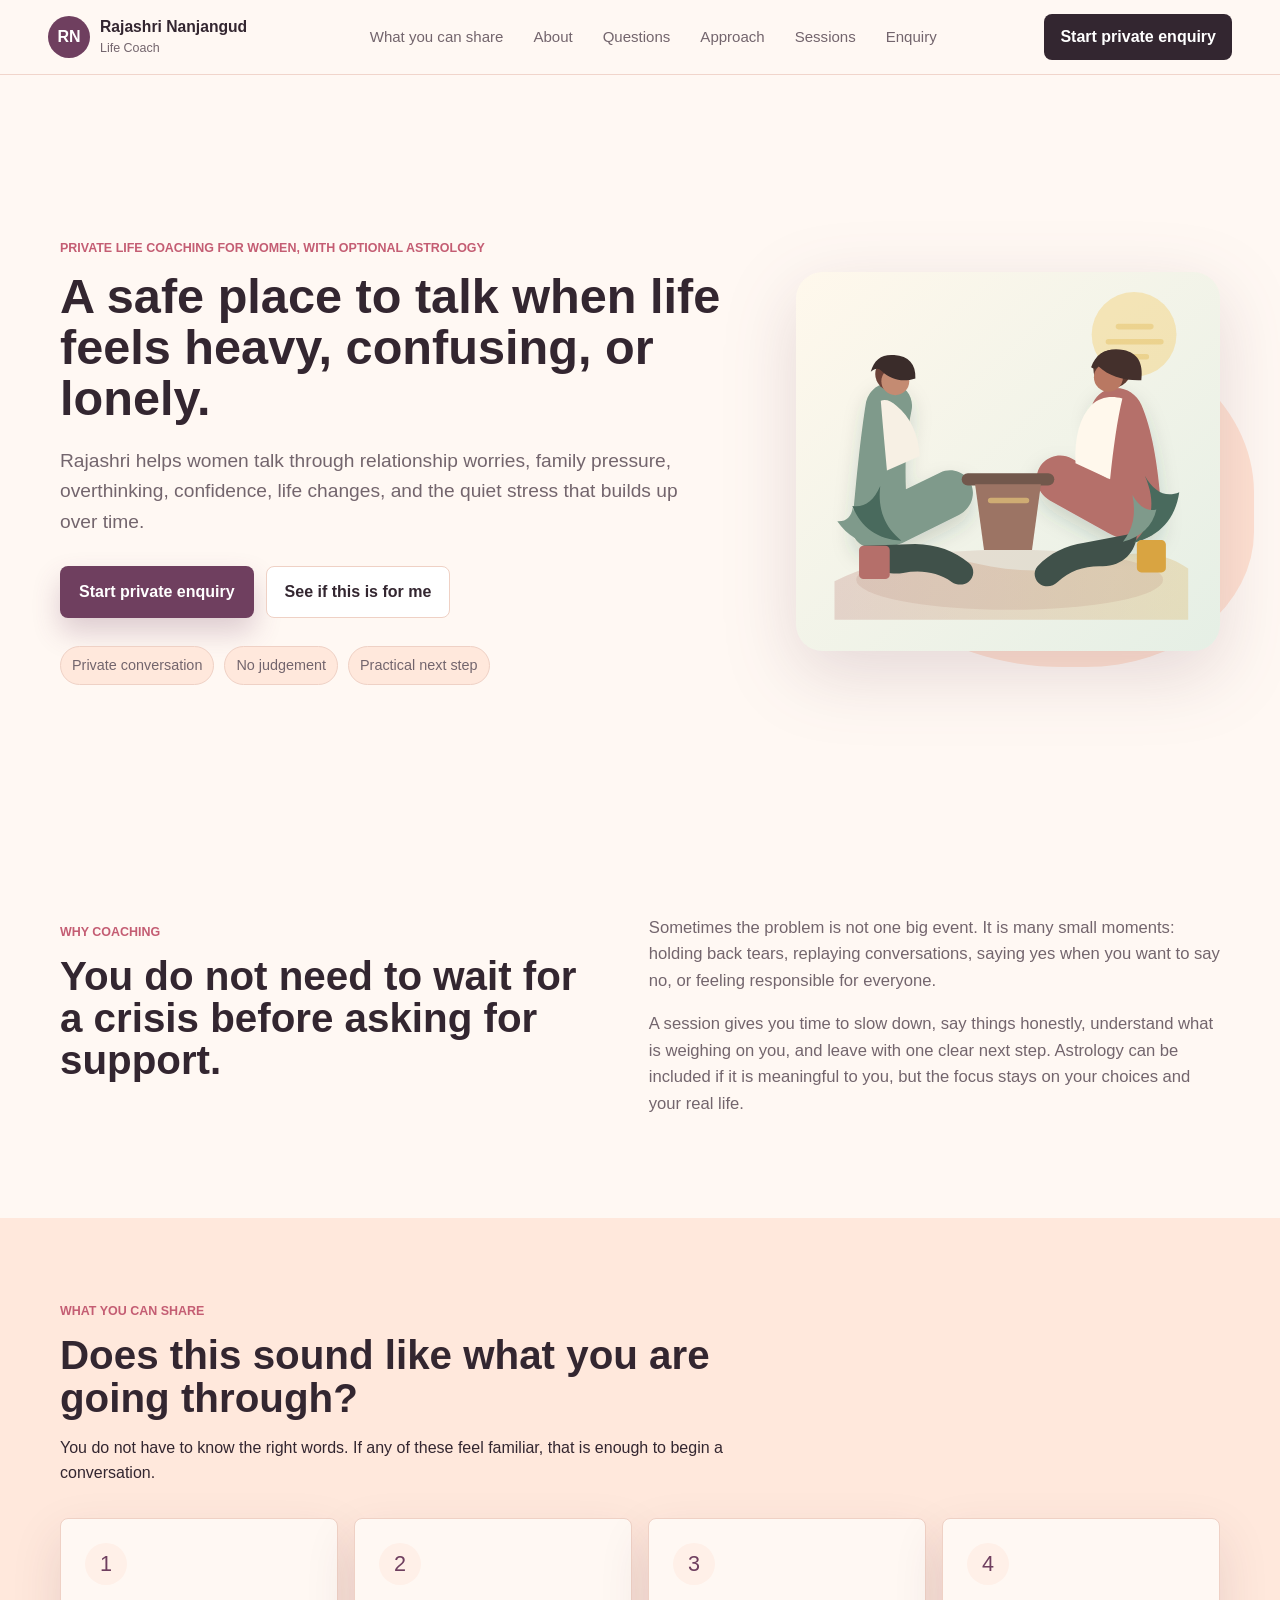
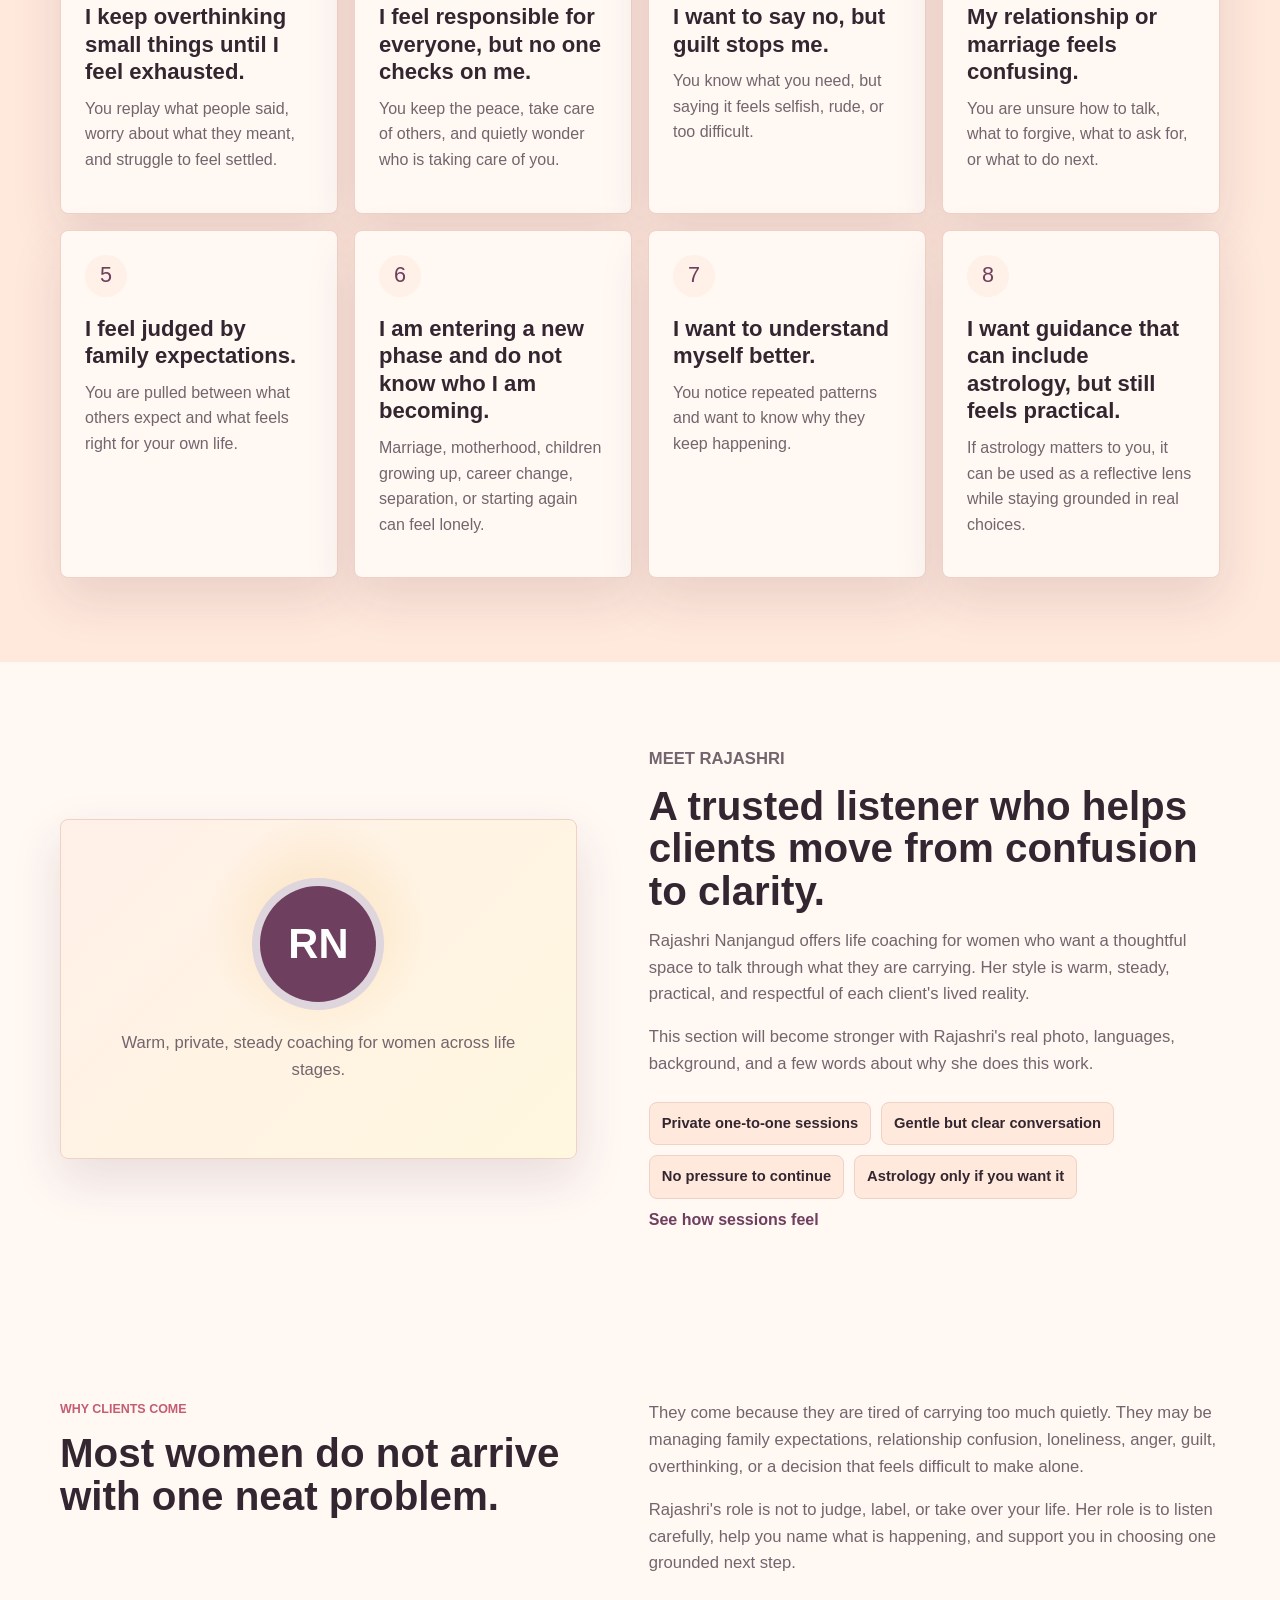
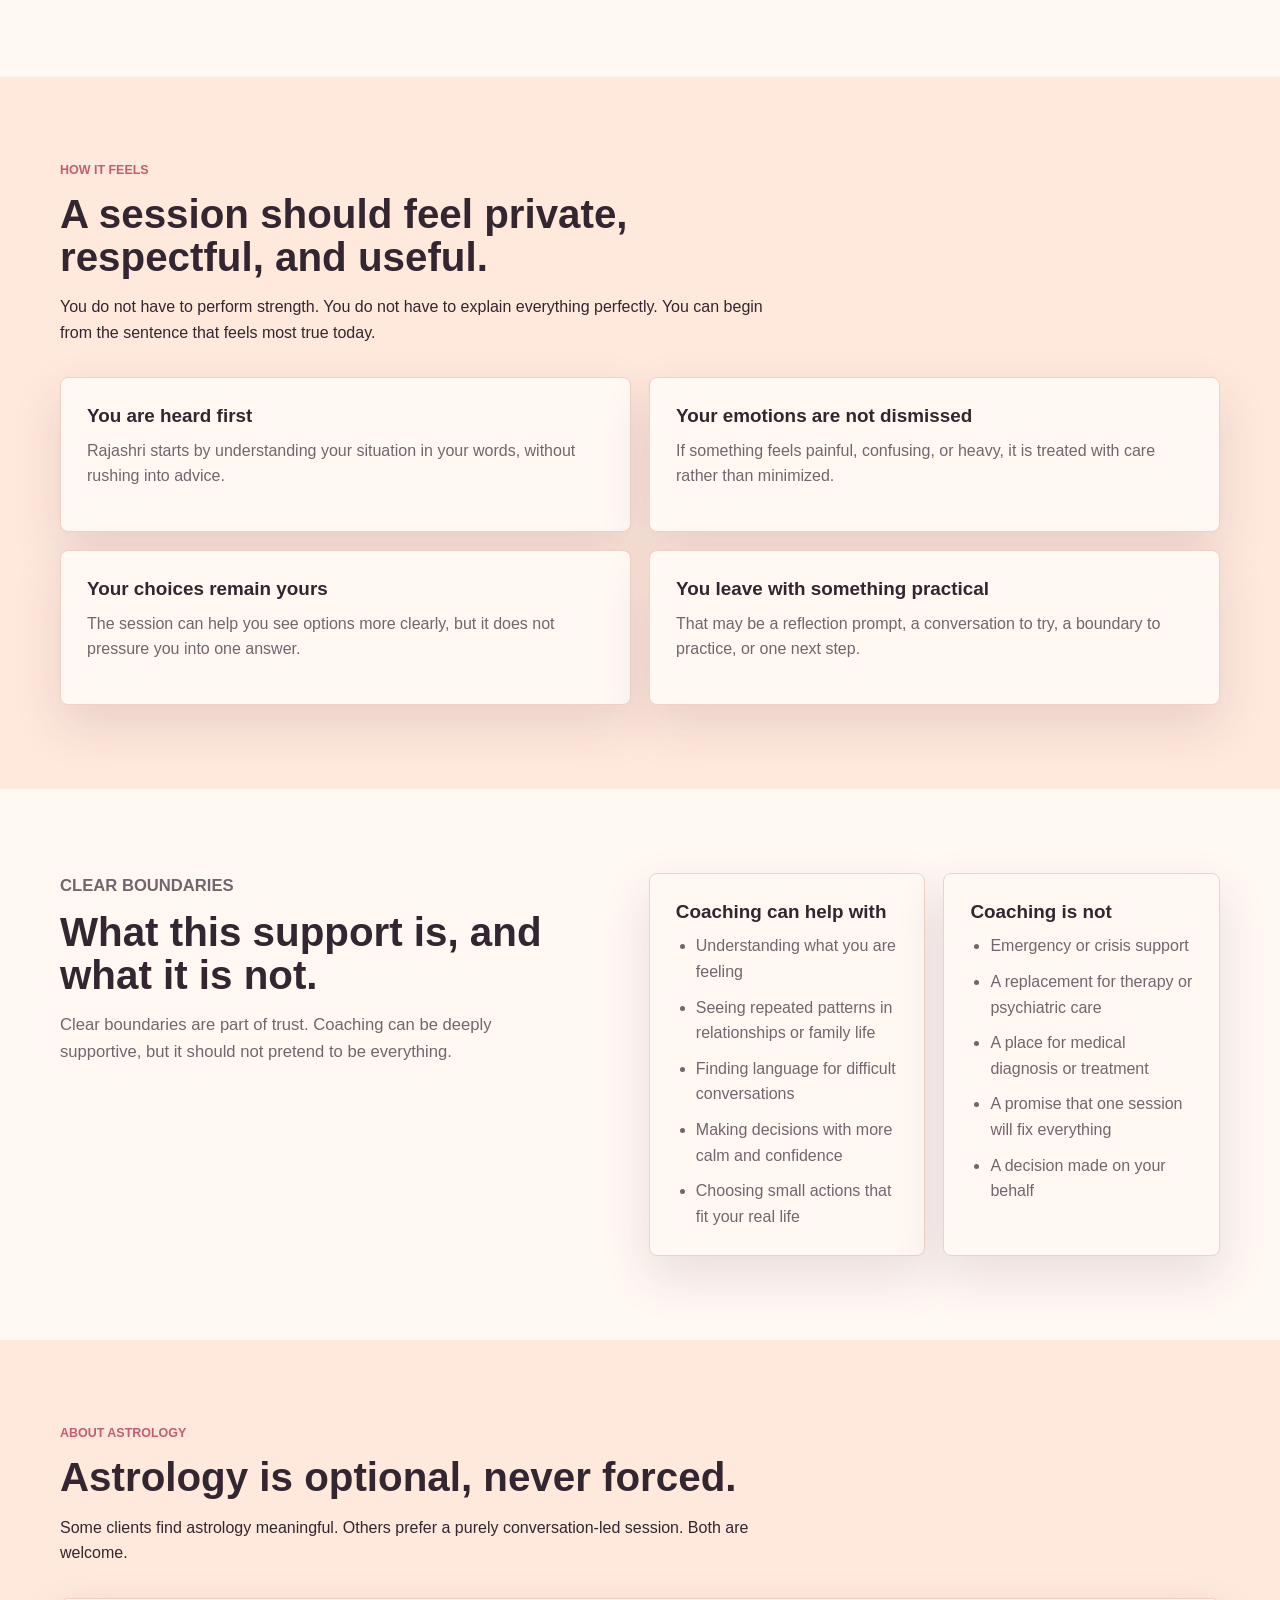
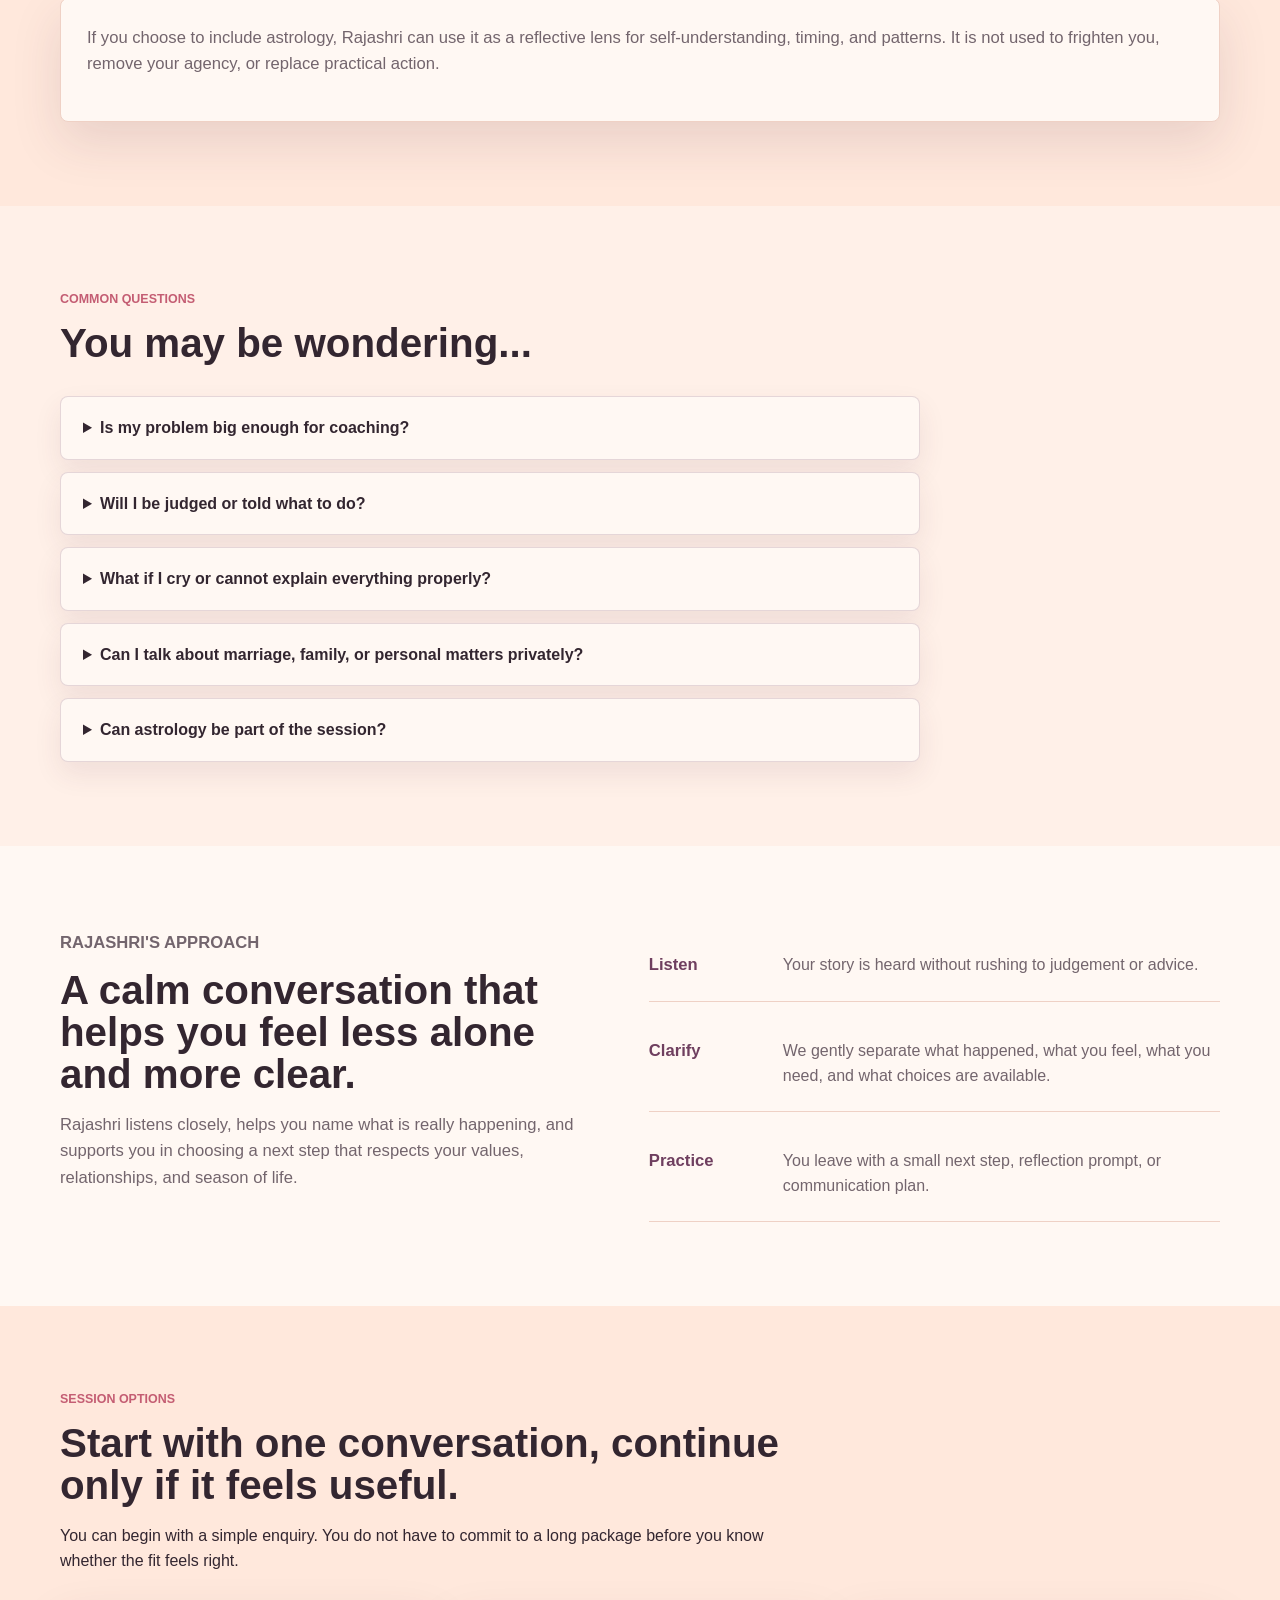
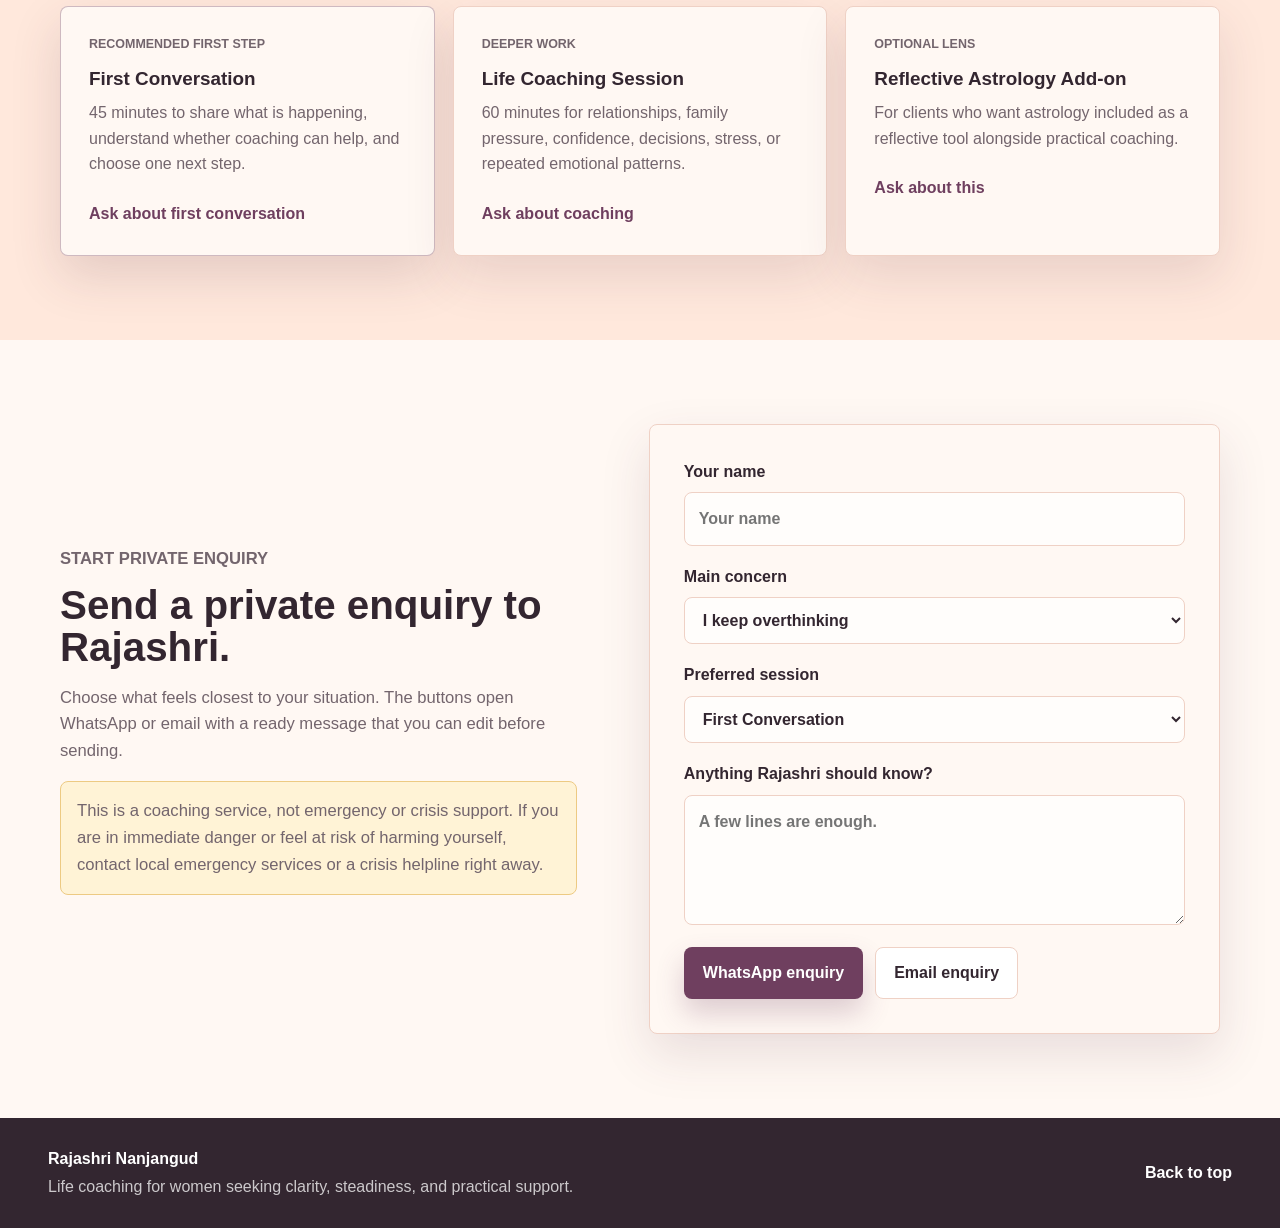
==== commit c6d8c3d9: "Refine single page design and responsive styling" ====
--- a/index.html
+++ b/index.html
@@ -22,13 +22,13 @@
       </a>
       <nav class="nav" aria-label="Main navigation">
         <a href="#concerns">What you can share</a>
-        <a href="about.html">About</a>
+        <a href="#about">About</a>
         <a href="#questions">Questions</a>
         <a href="#approach">Approach</a>
         <a href="#sessions">Sessions</a>
-        <a href="#book">Book</a>
+        <a href="#book">Enquiry</a>
       </nav>
-      <a class="nav-cta" href="#book">Start privately</a>
+      <a class="nav-cta" href="#book">Start private enquiry</a>
     </header>
 
     <main id="top">
@@ -43,8 +43,7 @@
           </p>
           <div class="hero-actions" aria-label="Primary actions">
             <a class="button primary" href="#book">
-              <span aria-hidden="true">-&gt;</span>
-              Send a private enquiry
+              Start private enquiry
             </a>
             <a class="button secondary" href="#concerns">See if this is for me</a>
           </div>
@@ -155,7 +154,106 @@
             <span>No pressure to continue</span>
             <span>Astrology only if you want it</span>
           </div>
-          <a class="text-link" href="about.html">Learn more about Rajashri</a>
+          <a class="text-link" href="#session-feel">See how sessions feel</a>
+        </div>
+      </section>
+
+      <section class="section trust-story">
+        <div>
+          <p class="section-kicker">Why clients come</p>
+          <h2>Most women do not arrive with one neat problem.</h2>
+        </div>
+        <div class="story-copy">
+          <p>
+            They come because they are tired of carrying too much quietly. They may be
+            managing family expectations, relationship confusion, loneliness, anger, guilt,
+            overthinking, or a decision that feels difficult to make alone.
+          </p>
+          <p>
+            Rajashri's role is not to judge, label, or take over your life. Her role is to
+            listen carefully, help you name what is happening, and support you in choosing
+            one grounded next step.
+          </p>
+        </div>
+      </section>
+
+      <section class="section muted" id="session-feel">
+        <div class="section-heading">
+          <p class="section-kicker">How it feels</p>
+          <h2>A session should feel private, respectful, and useful.</h2>
+          <p>
+            You do not have to perform strength. You do not have to explain everything
+            perfectly. You can begin from the sentence that feels most true today.
+          </p>
+        </div>
+        <div class="trust-grid">
+          <article class="trust-card">
+            <h3>You are heard first</h3>
+            <p>Rajashri starts by understanding your situation in your words, without rushing into advice.</p>
+          </article>
+          <article class="trust-card">
+            <h3>Your emotions are not dismissed</h3>
+            <p>If something feels painful, confusing, or heavy, it is treated with care rather than minimized.</p>
+          </article>
+          <article class="trust-card">
+            <h3>Your choices remain yours</h3>
+            <p>The session can help you see options more clearly, but it does not pressure you into one answer.</p>
+          </article>
+          <article class="trust-card">
+            <h3>You leave with something practical</h3>
+            <p>That may be a reflection prompt, a conversation to try, a boundary to practice, or one next step.</p>
+          </article>
+        </div>
+      </section>
+
+      <section class="section trust-boundaries">
+        <div>
+          <p class="section-kicker">Clear boundaries</p>
+          <h2>What this support is, and what it is not.</h2>
+          <p>
+            Clear boundaries are part of trust. Coaching can be deeply supportive, but it
+            should not pretend to be everything.
+          </p>
+        </div>
+        <div class="boundary-columns">
+          <article>
+            <h3>Coaching can help with</h3>
+            <ul>
+              <li>Understanding what you are feeling</li>
+              <li>Seeing repeated patterns in relationships or family life</li>
+              <li>Finding language for difficult conversations</li>
+              <li>Making decisions with more calm and confidence</li>
+              <li>Choosing small actions that fit your real life</li>
+            </ul>
+          </article>
+          <article>
+            <h3>Coaching is not</h3>
+            <ul>
+              <li>Emergency or crisis support</li>
+              <li>A replacement for therapy or psychiatric care</li>
+              <li>A place for medical diagnosis or treatment</li>
+              <li>A promise that one session will fix everything</li>
+              <li>A decision made on your behalf</li>
+            </ul>
+          </article>
+        </div>
+      </section>
+
+      <section class="section muted astrology-note">
+        <div class="section-heading">
+          <p class="section-kicker">About astrology</p>
+          <h2>Astrology is optional, never forced.</h2>
+          <p>
+            Some clients find astrology meaningful. Others prefer a purely conversation-led
+            session. Both are welcome.
+          </p>
+        </div>
+        <div class="note-panel">
+          <p>
+            If you choose to include astrology, Rajashri can use it as a reflective lens
+            for self-understanding, timing, and patterns. It is not used to frighten you,
+            remove your agency, or replace practical action.
+          </p>
         </div>
       </section>
 
@@ -247,7 +345,7 @@
 
       <section class="section book-section" id="book">
         <div class="book-copy">
-          <p class="section-kicker">Start privately</p>
+          <p class="section-kicker">Start private enquiry</p>
           <h2>Send a private enquiry to Rajashri.</h2>
           <p>
             Choose what feels closest to your situation. The buttons open WhatsApp or email
@@ -293,11 +391,9 @@
           </label>
           <div class="form-actions">
             <button class="button primary" type="button" data-channel="whatsapp">
-              <span aria-hidden="true">^</span>
               WhatsApp enquiry
             </button>
             <button class="button secondary" type="button" data-channel="email">
-              <span aria-hidden="true">@</span>
               Email enquiry
             </button>
           </div>
--- a/styles.css
+++ b/styles.css
@@ -1,18 +1,20 @@
 :root {
-  --color-ink: #24312d;
-  --color-muted: #5f6d68;
-  --color-paper: #fffdf8;
-  --color-surface: #f7f0e4;
-  --color-sage: #7f9a8b;
-  --color-sage-dark: #496a5d;
-  --color-rose: #b56f6a;
-  --color-amber: #d9a441;
-  --color-line: #ded6ca;
-  --shadow-soft: 0 20px 50px rgba(58, 66, 61, 0.13);
+  --color-ink: #332630;
+  --color-muted: #73656d;
+  --color-paper: #fff8f3;
+  --color-surface: #ffe8dc;
+  --color-sage: #d88a78;
+  --color-sage-dark: #6f3f5f;
+  --color-rose: #c45d73;
+  --color-amber: #f2bf72;
+  --color-line: #efd1c5;
+  --color-card: #fff8f3;
+  --color-field: #fffdfb;
+  --shadow-soft: 0 20px 50px rgba(86, 48, 68, 0.13);
   --radius: 8px;
   --max-width: 1160px;
-  --font-body: Inter, ui-sans-serif, system-ui, -apple-system, BlinkMacSystemFont, "Segoe UI", sans-serif;
-  --font-display: Georgia, "Times New Roman", serif;
+  --font-primary: "Segoe UI", "Aptos", "Helvetica Neue", Arial, sans-serif;
+  --font-secondary: "Aptos Display", "Segoe UI Semibold", "Segoe UI", "Helvetica Neue", Arial, sans-serif;
 }
 
 * {
@@ -21,14 +23,16 @@
 
 html {
   scroll-behavior: smooth;
+  scroll-padding-top: 116px;
 }
 
 body {
   margin: 0;
   color: var(--color-ink);
   background: var(--color-paper);
-  font-family: var(--font-body);
+  font-family: var(--font-primary);
   line-height: 1.6;
+  overflow-x: hidden;
 }
 
 img {
@@ -47,10 +51,11 @@
   display: flex;
   align-items: center;
   justify-content: space-between;
+  flex-wrap: wrap;
   gap: 24px;
   padding: 14px clamp(18px, 4vw, 48px);
-  background: rgba(255, 253, 248, 0.9);
-  border-bottom: 1px solid rgba(222, 214, 202, 0.8);
+  background: rgba(255, 248, 243, 0.94);
+  border-bottom: 1px solid rgba(239, 209, 197, 0.88);
   backdrop-filter: blur(16px);
 }
 
@@ -70,7 +75,7 @@
   color: #fff;
   background: var(--color-sage-dark);
   border-radius: 50%;
-  font-family: var(--font-display);
+  font-family: var(--font-secondary);
   font-weight: 700;
 }
 
@@ -96,6 +101,10 @@
   font-size: 0.94rem;
 }
 
+.nav a {
+  white-space: nowrap;
+}
+
 .nav a,
 .nav-cta,
 .text-link {
@@ -117,6 +126,7 @@
   background: var(--color-ink);
   border-radius: var(--radius);
   font-weight: 700;
+  white-space: nowrap;
 }
 
 .section,
@@ -135,14 +145,14 @@
 
 .hero {
   display: grid;
-  grid-template-columns: minmax(0, 1.02fr) minmax(320px, 0.88fr);
+  grid-template-columns: minmax(0, 1.22fr) minmax(280px, 0.78fr);
   align-items: center;
   gap: clamp(32px, 7vw, 72px);
-  min-height: calc(100vh - 72px);
+  min-height: calc(92vh - 72px);
 }
 
 .hero-copy {
-  max-width: 690px;
+  max-width: 760px;
 }
 
 .eyebrow,
@@ -165,7 +175,7 @@
 
 h1,
 h2 {
-  font-family: var(--font-display);
+  font-family: var(--font-secondary);
   line-height: 1.05;
   font-weight: 700;
 }
@@ -173,12 +183,12 @@
 h1 {
   max-width: 780px;
   margin-bottom: 22px;
-  font-size: clamp(2.55rem, 6vw, 5.5rem);
+  font-size: clamp(2.15rem, 3.8vw, 3.8rem);
 }
 
 h2 {
   margin-bottom: 16px;
-  font-size: clamp(2rem, 4vw, 3.65rem);
+  font-size: clamp(1.78rem, 3.15vw, 3rem);
 }
 
 h3 {
@@ -224,7 +234,7 @@
 .button.primary {
   color: #fff;
   background: var(--color-sage-dark);
-  box-shadow: 0 14px 28px rgba(73, 106, 93, 0.22);
+  box-shadow: 0 14px 28px rgba(111, 63, 95, 0.24);
 }
 
 .button.secondary {
@@ -259,13 +269,13 @@
   inset: 14% -8% -4% 8%;
   z-index: -1;
   content: "";
-  background: #dfe9df;
+  background: #ffe1d2;
   border-radius: 48% 52% 42% 58%;
 }
 
 .hero-visual img {
   width: 100%;
-  filter: drop-shadow(0 22px 36px rgba(43, 54, 49, 0.15));
+  filter: drop-shadow(0 22px 36px rgba(86, 48, 68, 0.16));
 }
 
 .intro,
@@ -321,14 +331,14 @@
 .concern-card,
 .session-card,
 .booking-form {
-  background: rgba(255, 253, 248, 0.9);
+  background: var(--color-card);
   border: 1px solid var(--color-line);
   border-radius: var(--radius);
   box-shadow: var(--shadow-soft);
 }
 
 .concern-card {
-  min-height: 268px;
+  min-height: 250px;
   padding: 24px;
 }
 
@@ -338,7 +348,7 @@
 }
 
 .concern-card h3 {
-  font-family: var(--font-display);
+  font-family: var(--font-secondary);
   font-size: 1.38rem;
 }
 
@@ -349,7 +359,7 @@
   margin-bottom: 18px;
   place-items: center;
   color: var(--color-sage-dark);
-  background: #edf3eb;
+  background: #fff0e8;
   border-radius: 50%;
   font-size: 1.35rem;
 }
@@ -374,8 +384,8 @@
   padding: 34px;
   text-align: center;
   background:
-    radial-gradient(circle at 50% 32%, rgba(217, 164, 65, 0.28), transparent 32%),
-    linear-gradient(135deg, #edf3eb, #fff8ec);
+    radial-gradient(circle at 50% 32%, rgba(242, 191, 114, 0.34), transparent 32%),
+    linear-gradient(135deg, #fff0e8, #fff7df);
   border: 1px solid var(--color-line);
   border-radius: var(--radius);
   box-shadow: var(--shadow-soft);
@@ -391,7 +401,7 @@
   background: var(--color-sage-dark);
   border: 8px solid rgba(255, 255, 255, 0.78);
   border-radius: 50%;
-  font-family: var(--font-display);
+  font-family: var(--font-secondary);
   font-size: 2.6rem;
   font-weight: 700;
 }
@@ -420,7 +430,7 @@
 }
 
 .questions {
-  background: #edf3eb;
+  background: #fff0e8;
 }
 
 .question-list {
@@ -430,10 +440,10 @@
 }
 
 .question-list details {
-  background: #fffdf8;
-  border: 1px solid rgba(73, 106, 93, 0.22);
+  background: var(--color-card);
+  border: 1px solid rgba(111, 63, 95, 0.18);
   border-radius: var(--radius);
-  box-shadow: 0 12px 28px rgba(58, 66, 61, 0.08);
+  box-shadow: 0 12px 28px rgba(86, 48, 68, 0.09);
 }
 
 .question-list summary {
@@ -455,7 +465,7 @@
 
 .trust-hero {
   align-items: center;
-  min-height: calc(100vh - 72px);
+  min-height: calc(92vh - 72px);
 }
 
 .trust-hero-copy {
@@ -466,7 +476,7 @@
 .trust-card,
 .boundary-columns article,
 .note-panel {
-  background: rgba(255, 253, 248, 0.92);
+  background: var(--color-card);
   border: 1px solid var(--color-line);
   border-radius: var(--radius);
   box-shadow: var(--shadow-soft);
@@ -478,8 +488,8 @@
   padding: clamp(28px, 5vw, 44px);
   text-align: center;
   background:
-    radial-gradient(circle at 50% 26%, rgba(217, 164, 65, 0.22), transparent 30%),
-    linear-gradient(135deg, #edf3eb, #fff8ec);
+    radial-gradient(circle at 50% 26%, rgba(242, 191, 114, 0.26), transparent 30%),
+    linear-gradient(135deg, #fff0e8, #fff7df);
 }
 
 .trust-profile-card h2 {
@@ -504,7 +514,7 @@
 .profile-facts span {
   padding: 9px 12px;
   background: rgba(255, 255, 255, 0.78);
-  border: 1px solid rgba(73, 106, 93, 0.22);
+  border: 1px solid rgba(111, 63, 95, 0.18);
   border-radius: 999px;
   color: var(--color-ink);
   font-weight: 700;
@@ -567,8 +577,8 @@
 }
 
 .session-card.featured {
-  background: #fff;
-  border-color: rgba(73, 106, 93, 0.45);
+  border-color: rgba(111, 63, 95, 0.34);
+  box-shadow: 0 20px 50px rgba(86, 48, 68, 0.16);
 }
 
 .text-link {
@@ -585,8 +595,8 @@
 .care-note {
   padding: 16px;
   color: var(--color-ink);
-  background: #fff7e3;
-  border: 1px solid #eed9a9;
+  background: #fff3d6;
+  border: 1px solid #edca83;
   border-radius: var(--radius);
 }
 
@@ -609,7 +619,7 @@
   width: 100%;
   padding: 13px 14px;
   color: var(--color-ink);
-  background: #fff;
+  background: var(--color-field);
   border: 1px solid var(--color-line);
   border-radius: var(--radius);
   font: inherit;
@@ -624,7 +634,7 @@
 textarea:focus,
 .button:focus-visible,
 a:focus-visible {
-  outline: 3px solid rgba(217, 164, 65, 0.46);
+  outline: 3px solid rgba(242, 191, 114, 0.52);
   outline-offset: 2px;
 }
 
@@ -661,11 +671,33 @@
 
 @media (max-width: 900px) {
   .site-header {
-    align-items: flex-start;
+    align-items: center;
+    gap: 10px 16px;
+    padding: 12px 18px 10px;
   }
 
   .nav {
+    order: 3;
+    justify-content: flex-start;
+    width: 100%;
+    gap: 8px;
+    overflow-x: auto;
+    padding: 2px 0 4px;
+    scrollbar-width: none;
+  }
+
+  .nav::-webkit-scrollbar {
     display: none;
+  }
+
+  .nav a {
+    flex: 0 0 auto;
+    padding: 8px 10px;
+    background: rgba(255, 232, 220, 0.78);
+    border: 1px solid rgba(239, 209, 197, 0.9);
+    border-radius: 999px;
+    color: var(--color-ink);
+    font-size: 0.86rem;
   }
 
   .hero,
@@ -681,6 +713,11 @@
 
   .hero {
     min-height: auto;
+    padding-top: 46px;
+  }
+
+  .trust-hero {
+    min-height: auto;
   }
 
   .hero-visual {
@@ -694,31 +731,110 @@
   .boundary-columns {
     grid-template-columns: repeat(2, minmax(0, 1fr));
   }
+
+  .concern-card {
+    min-height: 220px;
+  }
 }
 
 @media (max-width: 640px) {
   .site-header {
-    padding: 12px 16px;
+    gap: 9px 12px;
+    padding: 10px 14px 8px;
   }
 
   .brand {
     min-width: 0;
+    max-width: calc(100% - 134px);
   }
 
   .brand strong {
-    font-size: 0.9rem;
+    font-size: 0.86rem;
+    line-height: 1.2;
+  }
+
+  .brand small {
+    font-size: 0.72rem;
+  }
+
+  .brand-mark {
+    width: 36px;
+    height: 36px;
+    font-size: 0.88rem;
   }
 
   .nav-cta {
-    display: none;
+    padding: 8px 10px;
+    font-size: 0.82rem;
   }
 
   .section {
-    padding: 62px 0;
+    width: min(100% - 28px, var(--max-width));
+    padding: 54px 0;
   }
 
   .section-band {
-    padding-top: 46px;
+    width: min(100% - 28px, var(--max-width));
+    padding-top: 34px;
+    padding-bottom: 42px;
+  }
+
+  .muted {
+    width: 100%;
+    padding-right: 14px;
+    padding-left: 14px;
+  }
+
+  h1 {
+    margin-bottom: 18px;
+    font-size: clamp(1.95rem, 9.5vw, 2.55rem);
+    line-height: 1.08;
+  }
+
+  h2 {
+    font-size: clamp(1.58rem, 7vw, 2.05rem);
+    line-height: 1.12;
+  }
+
+  h3 {
+    font-size: 1.06rem;
+  }
+
+  .hero-text,
+  .intro-copy,
+  .about p,
+  .approach p,
+  .book-copy p,
+  .trust-profile-card p,
+  .story-copy p,
+  .trust-boundaries p,
+  .note-panel p {
+    font-size: 1rem;
+  }
+
+  .hero-actions,
+  .form-actions {
+    gap: 10px;
+    margin-top: 22px;
+  }
+
+  .trust-strip {
+    gap: 8px;
+    margin-top: 20px;
+  }
+
+  .trust-strip span,
+  .proof-list span,
+  .profile-facts span {
+    font-size: 0.84rem;
+  }
+
+  .hero-visual {
+    max-width: 250px;
+  }
+
+  .hero-visual::before {
+    inset: 16% -4% -2% 8%;
   }
 
   .concern-grid,
@@ -730,6 +846,52 @@
 
   .concern-card {
     min-height: auto;
+    padding: 20px;
+  }
+
+  .concern-card h3 {
+    font-size: 1.24rem;
+  }
+
+  .icon {
+    width: 36px;
+    height: 36px;
+    margin-bottom: 14px;
+    font-size: 1rem;
+  }
+
+  .about-portrait,
+  .trust-profile-card {
+    min-height: auto;
+    padding: 22px 18px;
+  }
+
+  .portrait-mark {
+    width: 104px;
+    height: 104px;
+    font-size: 2rem;
+  }
+
+  .portrait-mark.large {
+    width: 116px;
+    height: 116px;
+    font-size: 2.25rem;
+  }
+
+  .trust-card,
+  .boundary-columns article,
+  .note-panel,
+  .session-card,
+  .booking-form {
+    padding: 20px;
+  }
+
+  .question-list summary {
+    padding: 16px 18px;
+  }
+
+  .question-list p {
+    padding: 0 18px 18px;
   }
 
   .steps li {
@@ -739,6 +901,8 @@
 
   .button {
     width: 100%;
+    min-height: 46px;
+    padding: 11px 14px;
   }
 
   .site-footer {
@@ -746,3 +910,21 @@
     flex-direction: column;
   }
 }
+
+@media (max-width: 380px) {
+  .brand {
+    max-width: 100%;
+  }
+
+  .nav-cta {
+    order: 2;
+  }
+
+  .nav {
+    order: 3;
+  }
+
+  h1 {
+    font-size: 2rem;
+  }
+}
--- a/styles.css
+++ b/styles.css
@@ -1,18 +1,20 @@
 :root {
-  --color-ink: #24312d;
-  --color-muted: #5f6d68;
-  --color-paper: #fffdf8;
-  --color-surface: #f7f0e4;
-  --color-sage: #7f9a8b;
-  --color-sage-dark: #496a5d;
-  --color-rose: #b56f6a;
-  --color-amber: #d9a441;
-  --color-line: #ded6ca;
-  --shadow-soft: 0 20px 50px rgba(58, 66, 61, 0.13);
+  --color-ink: #332630;
+  --color-muted: #73656d;
+  --color-paper: #fff8f3;
+  --color-surface: #ffe8dc;
+  --color-sage: #d88a78;
+  --color-sage-dark: #6f3f5f;
+  --color-rose: #c45d73;
+  --color-amber: #f2bf72;
+  --color-line: #efd1c5;
+  --color-card: #fff8f3;
+  --color-field: #fffdfb;
+  --shadow-soft: 0 20px 50px rgba(86, 48, 68, 0.13);
   --radius: 8px;
   --max-width: 1160px;
-  --font-body: Inter, ui-sans-serif, system-ui, -apple-system, BlinkMacSystemFont, "Segoe UI", sans-serif;
-  --font-display: Georgia, "Times New Roman", serif;
+  --font-primary: "Segoe UI", "Aptos", "Helvetica Neue", Arial, sans-serif;
+  --font-secondary: "Aptos Display", "Segoe UI Semibold", "Segoe UI", "Helvetica Neue", Arial, sans-serif;
 }
 
 * {
@@ -21,14 +23,16 @@
 
 html {
   scroll-behavior: smooth;
+  scroll-padding-top: 116px;
 }
 
 body {
   margin: 0;
   color: var(--color-ink);
   background: var(--color-paper);
-  font-family: var(--font-body);
+  font-family: var(--font-primary);
   line-height: 1.6;
+  overflow-x: hidden;
 }
 
 img {
@@ -47,10 +51,11 @@
   display: flex;
   align-items: center;
   justify-content: space-between;
+  flex-wrap: wrap;
   gap: 24px;
   padding: 14px clamp(18px, 4vw, 48px);
-  background: rgba(255, 253, 248, 0.9);
-  border-bottom: 1px solid rgba(222, 214, 202, 0.8);
+  background: rgba(255, 248, 243, 0.94);
+  border-bottom: 1px solid rgba(239, 209, 197, 0.88);
   backdrop-filter: blur(16px);
 }
 
@@ -70,7 +75,7 @@
   color: #fff;
   background: var(--color-sage-dark);
   border-radius: 50%;
-  font-family: var(--font-display);
+  font-family: var(--font-secondary);
   font-weight: 700;
 }
 
@@ -96,6 +101,10 @@
   font-size: 0.94rem;
 }
 
+.nav a {
+  white-space: nowrap;
+}
+
 .nav a,
 .nav-cta,
 .text-link {
@@ -117,6 +126,7 @@
   background: var(--color-ink);
   border-radius: var(--radius);
   font-weight: 700;
+  white-space: nowrap;
 }
 
 .section,
@@ -135,14 +145,14 @@
 
 .hero {
   display: grid;
-  grid-template-columns: minmax(0, 1.02fr) minmax(320px, 0.88fr);
+  grid-template-columns: minmax(0, 1.22fr) minmax(280px, 0.78fr);
   align-items: center;
   gap: clamp(32px, 7vw, 72px);
-  min-height: calc(100vh - 72px);
+  min-height: calc(92vh - 72px);
 }
 
 .hero-copy {
-  max-width: 690px;
+  max-width: 760px;
 }
 
 .eyebrow,
@@ -165,7 +175,7 @@
 
 h1,
 h2 {
-  font-family: var(--font-display);
+  font-family: var(--font-secondary);
   line-height: 1.05;
   font-weight: 700;
 }
@@ -173,12 +183,12 @@
 h1 {
   max-width: 780px;
   margin-bottom: 22px;
-  font-size: clamp(2.55rem, 6vw, 5.5rem);
+  font-size: clamp(2.15rem, 3.8vw, 3.8rem);
 }
 
 h2 {
   margin-bottom: 16px;
-  font-size: clamp(2rem, 4vw, 3.65rem);
+  font-size: clamp(1.78rem, 3.15vw, 3rem);
 }
 
 h3 {
@@ -224,7 +234,7 @@
 .button.primary {
   color: #fff;
   background: var(--color-sage-dark);
-  box-shadow: 0 14px 28px rgba(73, 106, 93, 0.22);
+  box-shadow: 0 14px 28px rgba(111, 63, 95, 0.24);
 }
 
 .button.secondary {
@@ -259,13 +269,13 @@
   inset: 14% -8% -4% 8%;
   z-index: -1;
   content: "";
-  background: #dfe9df;
+  background: #ffe1d2;
   border-radius: 48% 52% 42% 58%;
 }
 
 .hero-visual img {
   width: 100%;
-  filter: drop-shadow(0 22px 36px rgba(43, 54, 49, 0.15));
+  filter: drop-shadow(0 22px 36px rgba(86, 48, 68, 0.16));
 }
 
 .intro,
@@ -321,14 +331,14 @@
 .concern-card,
 .session-card,
 .booking-form {
-  background: rgba(255, 253, 248, 0.9);
+  background: var(--color-card);
   border: 1px solid var(--color-line);
   border-radius: var(--radius);
   box-shadow: var(--shadow-soft);
 }
 
 .concern-card {
-  min-height: 268px;
+  min-height: 250px;
   padding: 24px;
 }
 
@@ -338,7 +348,7 @@
 }
 
 .concern-card h3 {
-  font-family: var(--font-display);
+  font-family: var(--font-secondary);
   font-size: 1.38rem;
 }
 
@@ -349,7 +359,7 @@
   margin-bottom: 18px;
   place-items: center;
   color: var(--color-sage-dark);
-  background: #edf3eb;
+  background: #fff0e8;
   border-radius: 50%;
   font-size: 1.35rem;
 }
@@ -374,8 +384,8 @@
   padding: 34px;
   text-align: center;
   background:
-    radial-gradient(circle at 50% 32%, rgba(217, 164, 65, 0.28), transparent 32%),
-    linear-gradient(135deg, #edf3eb, #fff8ec);
+    radial-gradient(circle at 50% 32%, rgba(242, 191, 114, 0.34), transparent 32%),
+    linear-gradient(135deg, #fff0e8, #fff7df);
   border: 1px solid var(--color-line);
   border-radius: var(--radius);
   box-shadow: var(--shadow-soft);
@@ -391,7 +401,7 @@
   background: var(--color-sage-dark);
   border: 8px solid rgba(255, 255, 255, 0.78);
   border-radius: 50%;
-  font-family: var(--font-display);
+  font-family: var(--font-secondary);
   font-size: 2.6rem;
   font-weight: 700;
 }
@@ -420,7 +430,7 @@
 }
 
 .questions {
-  background: #edf3eb;
+  background: #fff0e8;
 }
 
 .question-list {
@@ -430,10 +440,10 @@
 }
 
 .question-list details {
-  background: #fffdf8;
-  border: 1px solid rgba(73, 106, 93, 0.22);
+  background: var(--color-card);
+  border: 1px solid rgba(111, 63, 95, 0.18);
   border-radius: var(--radius);
-  box-shadow: 0 12px 28px rgba(58, 66, 61, 0.08);
+  box-shadow: 0 12px 28px rgba(86, 48, 68, 0.09);
 }
 
 .question-list summary {
@@ -455,7 +465,7 @@
 
 .trust-hero {
   align-items: center;
-  min-height: calc(100vh - 72px);
+  min-height: calc(92vh - 72px);
 }
 
 .trust-hero-copy {
@@ -466,7 +476,7 @@
 .trust-card,
 .boundary-columns article,
 .note-panel {
-  background: rgba(255, 253, 248, 0.92);
+  background: var(--color-card);
   border: 1px solid var(--color-line);
   border-radius: var(--radius);
   box-shadow: var(--shadow-soft);
@@ -478,8 +488,8 @@
   padding: clamp(28px, 5vw, 44px);
   text-align: center;
   background:
-    radial-gradient(circle at 50% 26%, rgba(217, 164, 65, 0.22), transparent 30%),
-    linear-gradient(135deg, #edf3eb, #fff8ec);
+    radial-gradient(circle at 50% 26%, rgba(242, 191, 114, 0.26), transparent 30%),
+    linear-gradient(135deg, #fff0e8, #fff7df);
 }
 
 .trust-profile-card h2 {
@@ -504,7 +514,7 @@
 .profile-facts span {
   padding: 9px 12px;
   background: rgba(255, 255, 255, 0.78);
-  border: 1px solid rgba(73, 106, 93, 0.22);
+  border: 1px solid rgba(111, 63, 95, 0.18);
   border-radius: 999px;
   color: var(--color-ink);
   font-weight: 700;
@@ -567,8 +577,8 @@
 }
 
 .session-card.featured {
-  background: #fff;
-  border-color: rgba(73, 106, 93, 0.45);
+  border-color: rgba(111, 63, 95, 0.34);
+  box-shadow: 0 20px 50px rgba(86, 48, 68, 0.16);
 }
 
 .text-link {
@@ -585,8 +595,8 @@
 .care-note {
   padding: 16px;
   color: var(--color-ink);
-  background: #fff7e3;
-  border: 1px solid #eed9a9;
+  background: #fff3d6;
+  border: 1px solid #edca83;
   border-radius: var(--radius);
 }
 
@@ -609,7 +619,7 @@
   width: 100%;
   padding: 13px 14px;
   color: var(--color-ink);
-  background: #fff;
+  background: var(--color-field);
   border: 1px solid var(--color-line);
   border-radius: var(--radius);
   font: inherit;
@@ -624,7 +634,7 @@
 textarea:focus,
 .button:focus-visible,
 a:focus-visible {
-  outline: 3px solid rgba(217, 164, 65, 0.46);
+  outline: 3px solid rgba(242, 191, 114, 0.52);
   outline-offset: 2px;
 }
 
@@ -661,11 +671,33 @@
 
 @media (max-width: 900px) {
   .site-header {
-    align-items: flex-start;
+    align-items: center;
+    gap: 10px 16px;
+    padding: 12px 18px 10px;
   }
 
   .nav {
+    order: 3;
+    justify-content: flex-start;
+    width: 100%;
+    gap: 8px;
+    overflow-x: auto;
+    padding: 2px 0 4px;
+    scrollbar-width: none;
+  }
+
+  .nav::-webkit-scrollbar {
     display: none;
+  }
+
+  .nav a {
+    flex: 0 0 auto;
+    padding: 8px 10px;
+    background: rgba(255, 232, 220, 0.78);
+    border: 1px solid rgba(239, 209, 197, 0.9);
+    border-radius: 999px;
+    color: var(--color-ink);
+    font-size: 0.86rem;
   }
 
   .hero,
@@ -681,6 +713,11 @@
 
   .hero {
     min-height: auto;
+    padding-top: 46px;
+  }
+
+  .trust-hero {
+    min-height: auto;
   }
 
   .hero-visual {
@@ -694,31 +731,110 @@
   .boundary-columns {
     grid-template-columns: repeat(2, minmax(0, 1fr));
   }
+
+  .concern-card {
+    min-height: 220px;
+  }
 }
 
 @media (max-width: 640px) {
   .site-header {
-    padding: 12px 16px;
+    gap: 9px 12px;
+    padding: 10px 14px 8px;
   }
 
   .brand {
     min-width: 0;
+    max-width: calc(100% - 134px);
   }
 
   .brand strong {
-    font-size: 0.9rem;
+    font-size: 0.86rem;
+    line-height: 1.2;
+  }
+
+  .brand small {
+    font-size: 0.72rem;
+  }
+
+  .brand-mark {
+    width: 36px;
+    height: 36px;
+    font-size: 0.88rem;
   }
 
   .nav-cta {
-    display: none;
+    padding: 8px 10px;
+    font-size: 0.82rem;
   }
 
   .section {
-    padding: 62px 0;
+    width: min(100% - 28px, var(--max-width));
+    padding: 54px 0;
   }
 
   .section-band {
-    padding-top: 46px;
+    width: min(100% - 28px, var(--max-width));
+    padding-top: 34px;
+    padding-bottom: 42px;
+  }
+
+  .muted {
+    width: 100%;
+    padding-right: 14px;
+    padding-left: 14px;
+  }
+
+  h1 {
+    margin-bottom: 18px;
+    font-size: clamp(1.95rem, 9.5vw, 2.55rem);
+    line-height: 1.08;
+  }
+
+  h2 {
+    font-size: clamp(1.58rem, 7vw, 2.05rem);
+    line-height: 1.12;
+  }
+
+  h3 {
+    font-size: 1.06rem;
+  }
+
+  .hero-text,
+  .intro-copy,
+  .about p,
+  .approach p,
+  .book-copy p,
+  .trust-profile-card p,
+  .story-copy p,
+  .trust-boundaries p,
+  .note-panel p {
+    font-size: 1rem;
+  }
+
+  .hero-actions,
+  .form-actions {
+    gap: 10px;
+    margin-top: 22px;
+  }
+
+  .trust-strip {
+    gap: 8px;
+    margin-top: 20px;
+  }
+
+  .trust-strip span,
+  .proof-list span,
+  .profile-facts span {
+    font-size: 0.84rem;
+  }
+
+  .hero-visual {
+    max-width: 250px;
+  }
+
+  .hero-visual::before {
+    inset: 16% -4% -2% 8%;
   }
 
   .concern-grid,
@@ -730,6 +846,52 @@
 
   .concern-card {
     min-height: auto;
+    padding: 20px;
+  }
+
+  .concern-card h3 {
+    font-size: 1.24rem;
+  }
+
+  .icon {
+    width: 36px;
+    height: 36px;
+    margin-bottom: 14px;
+    font-size: 1rem;
+  }
+
+  .about-portrait,
+  .trust-profile-card {
+    min-height: auto;
+    padding: 22px 18px;
+  }
+
+  .portrait-mark {
+    width: 104px;
+    height: 104px;
+    font-size: 2rem;
+  }
+
+  .portrait-mark.large {
+    width: 116px;
+    height: 116px;
+    font-size: 2.25rem;
+  }
+
+  .trust-card,
+  .boundary-columns article,
+  .note-panel,
+  .session-card,
+  .booking-form {
+    padding: 20px;
+  }
+
+  .question-list summary {
+    padding: 16px 18px;
+  }
+
+  .question-list p {
+    padding: 0 18px 18px;
   }
 
   .steps li {
@@ -739,6 +901,8 @@
 
   .button {
     width: 100%;
+    min-height: 46px;
+    padding: 11px 14px;
   }
 
   .site-footer {
@@ -746,3 +910,21 @@
     flex-direction: column;
   }
 }
+
+@media (max-width: 380px) {
+  .brand {
+    max-width: 100%;
+  }
+
+  .nav-cta {
+    order: 2;
+  }
+
+  .nav {
+    order: 3;
+  }
+
+  h1 {
+    font-size: 2rem;
+  }
+}
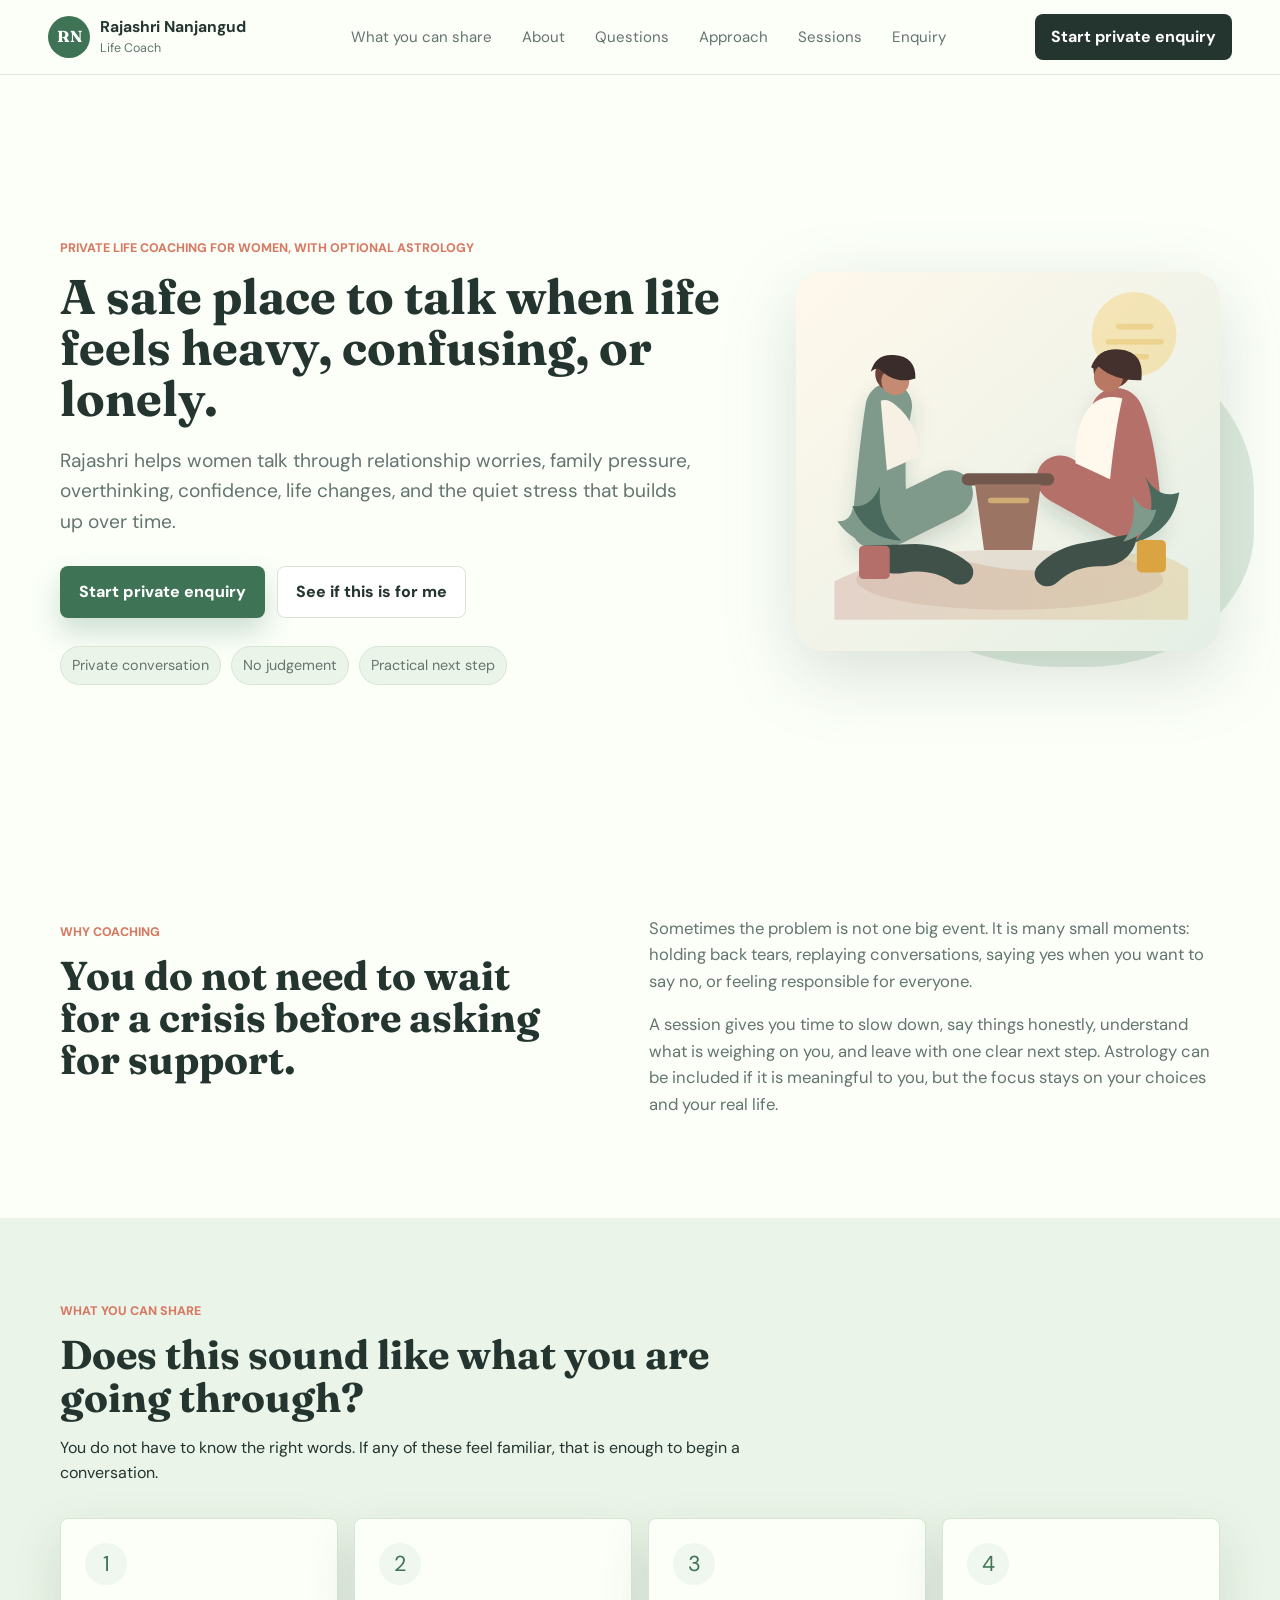
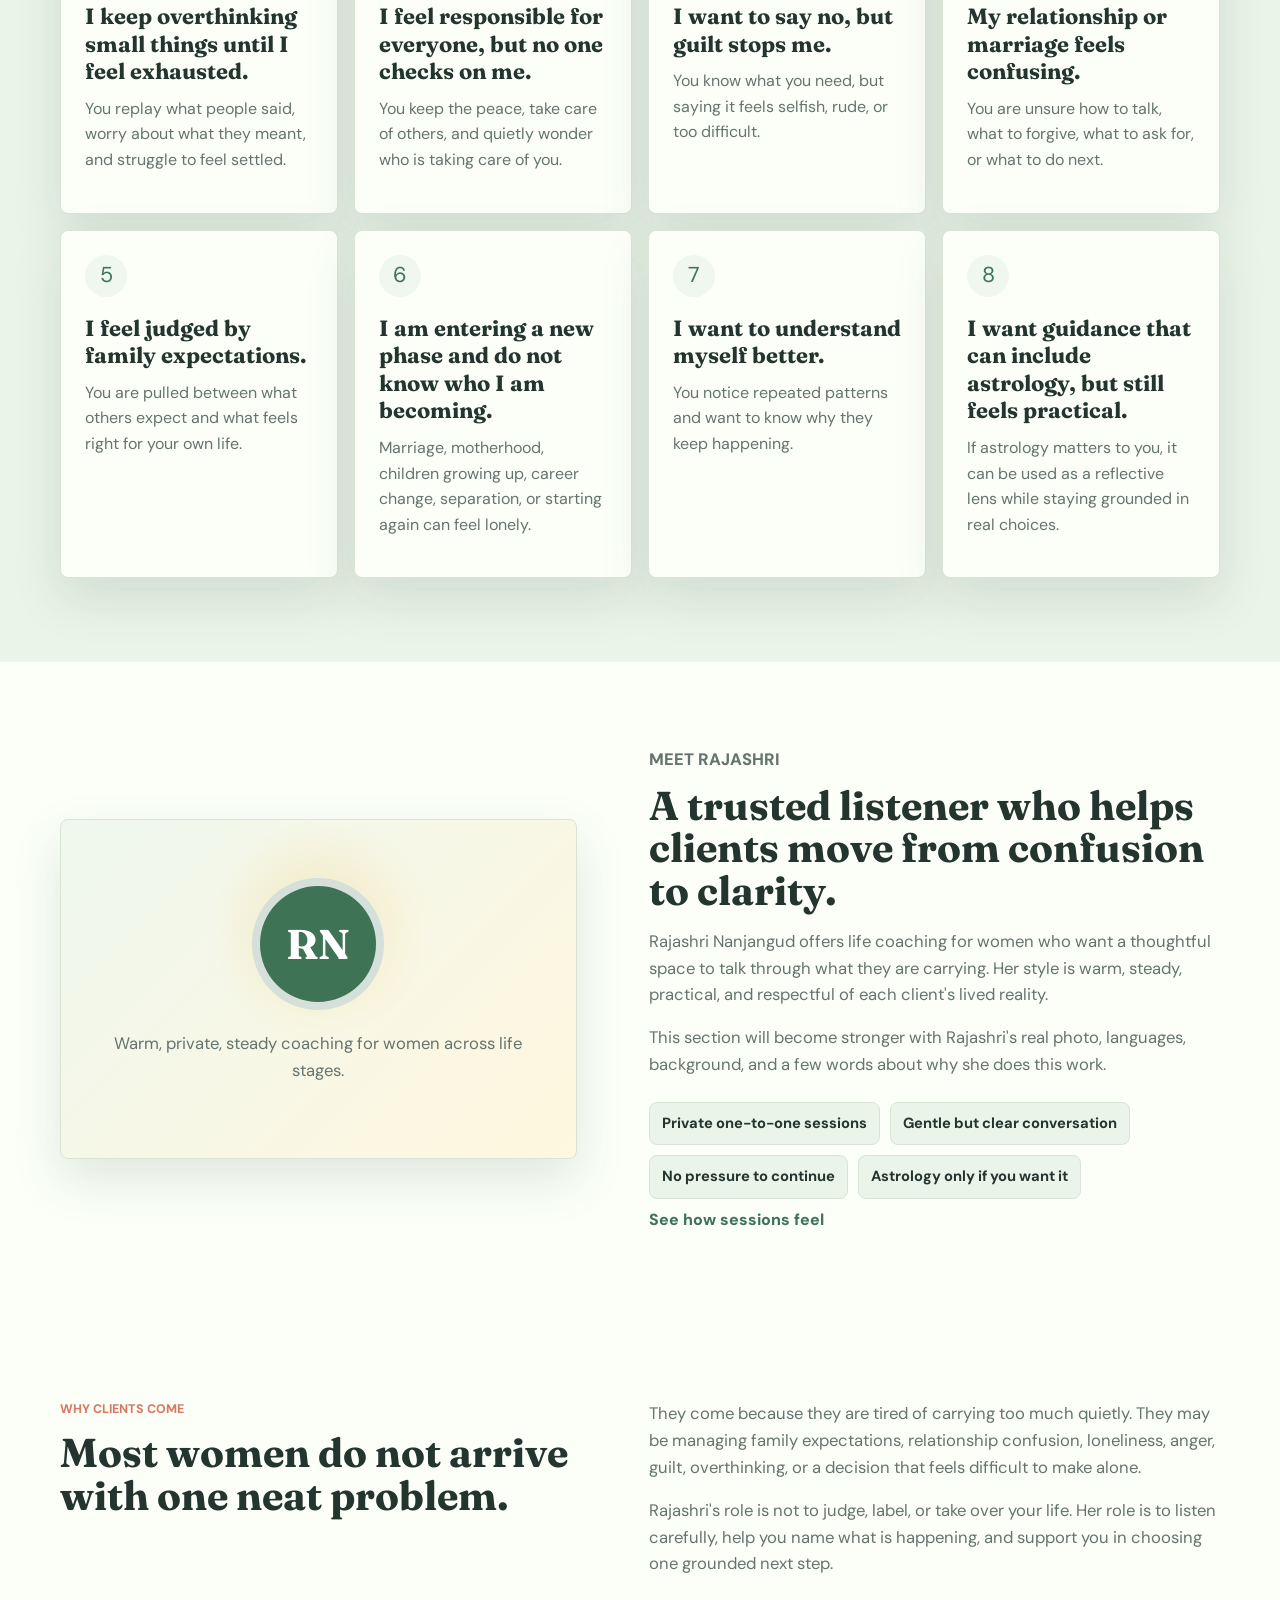
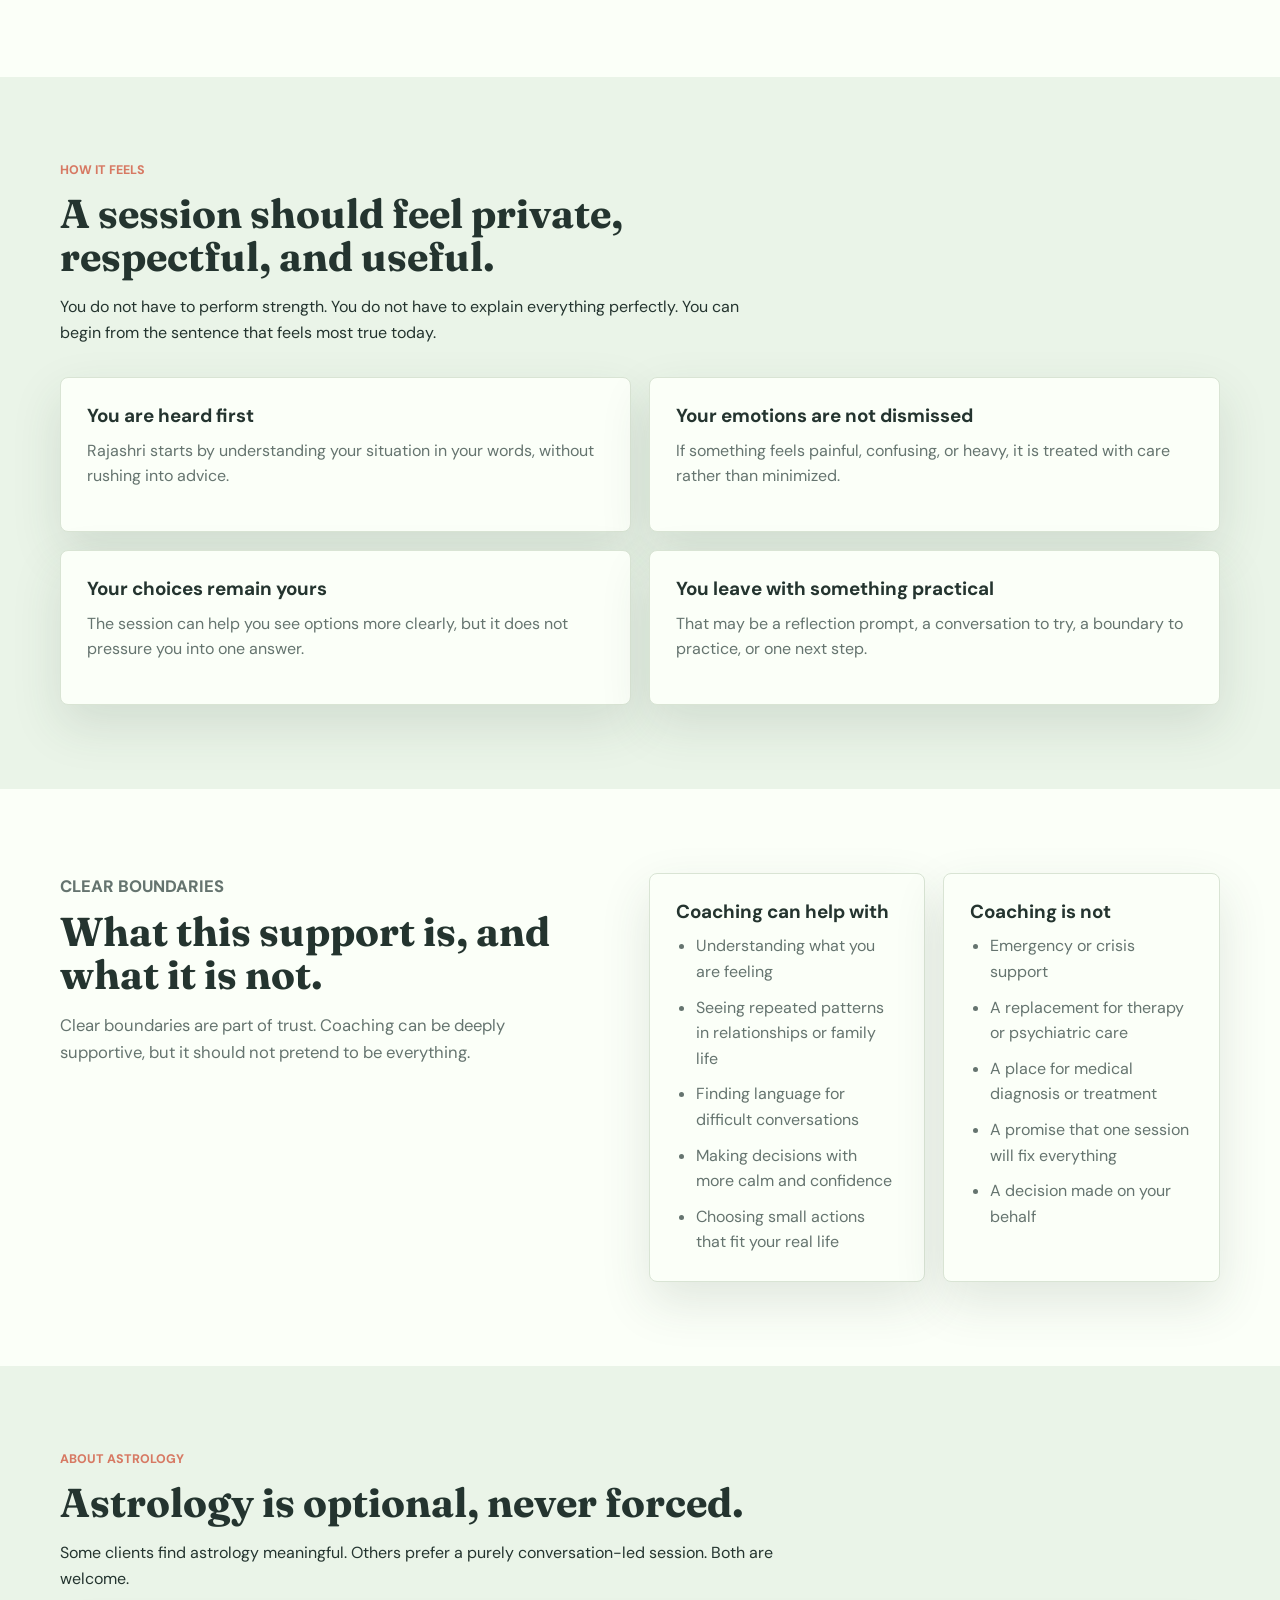
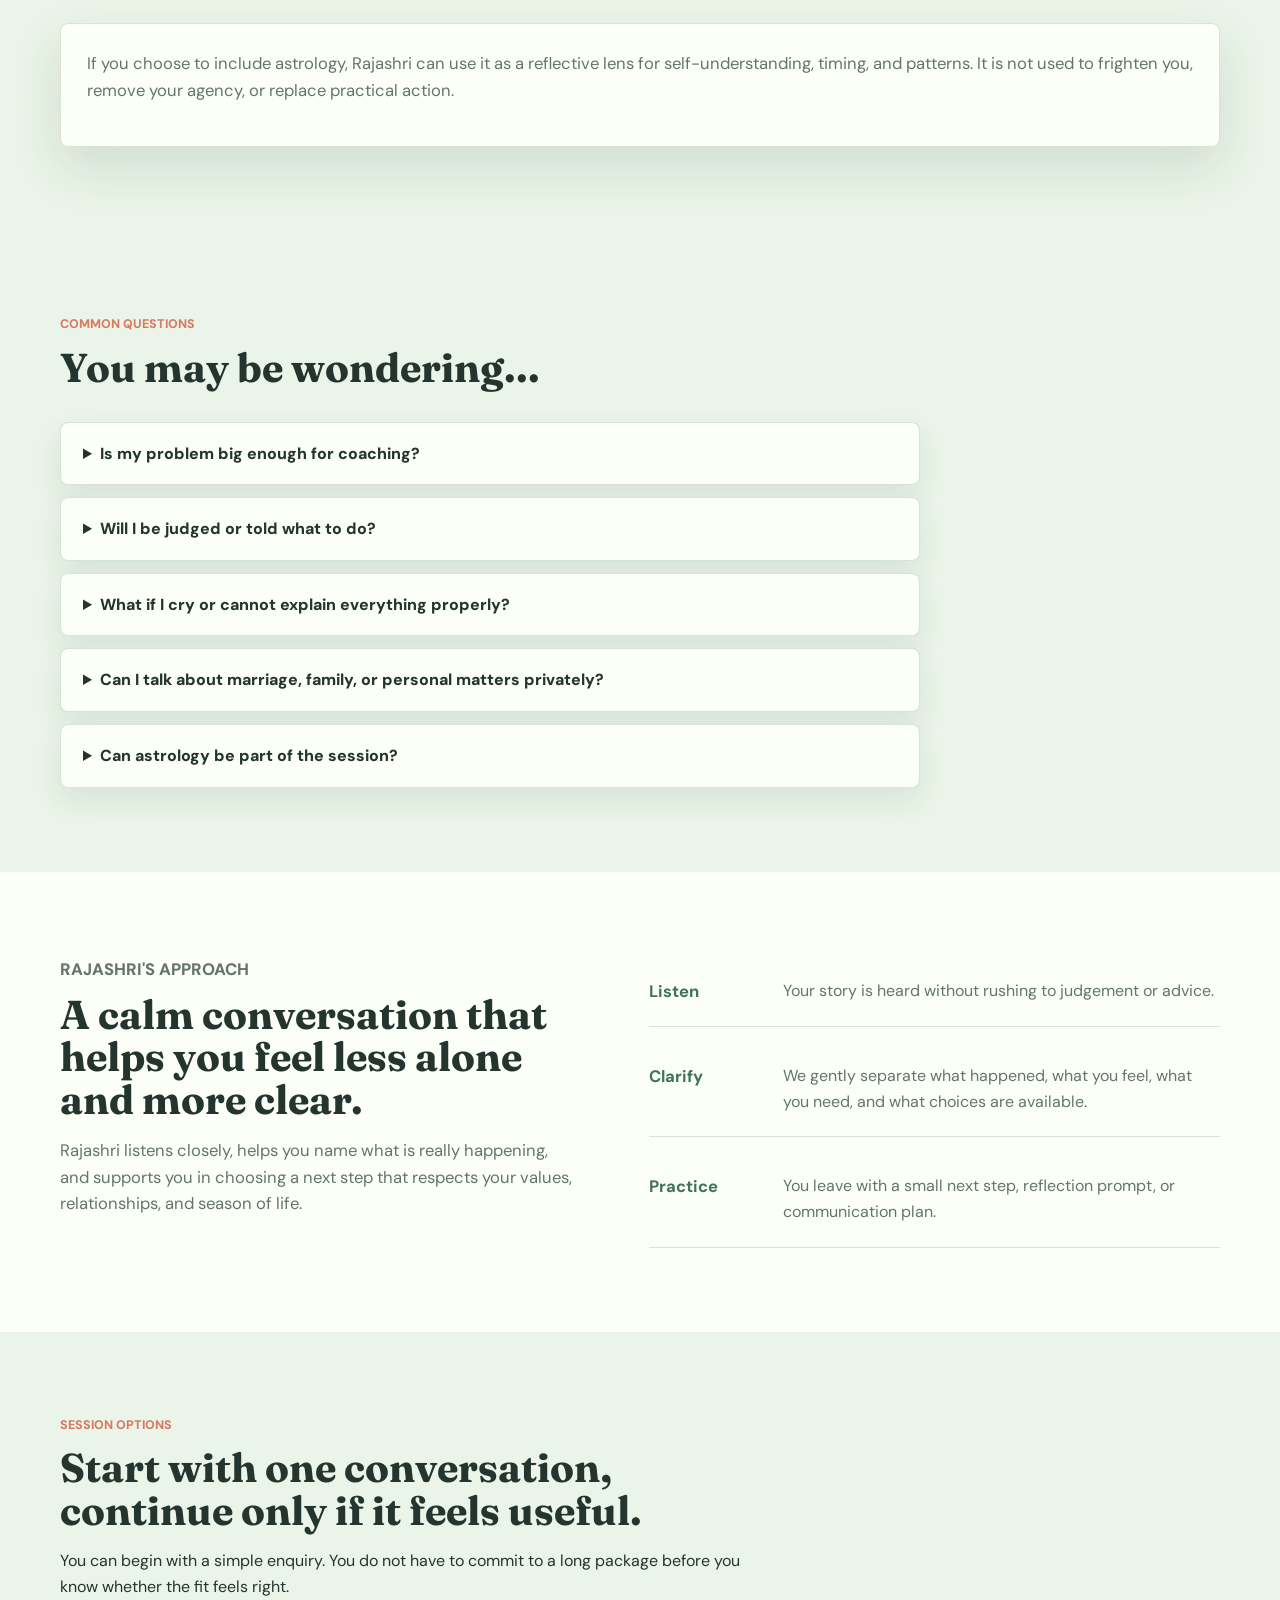
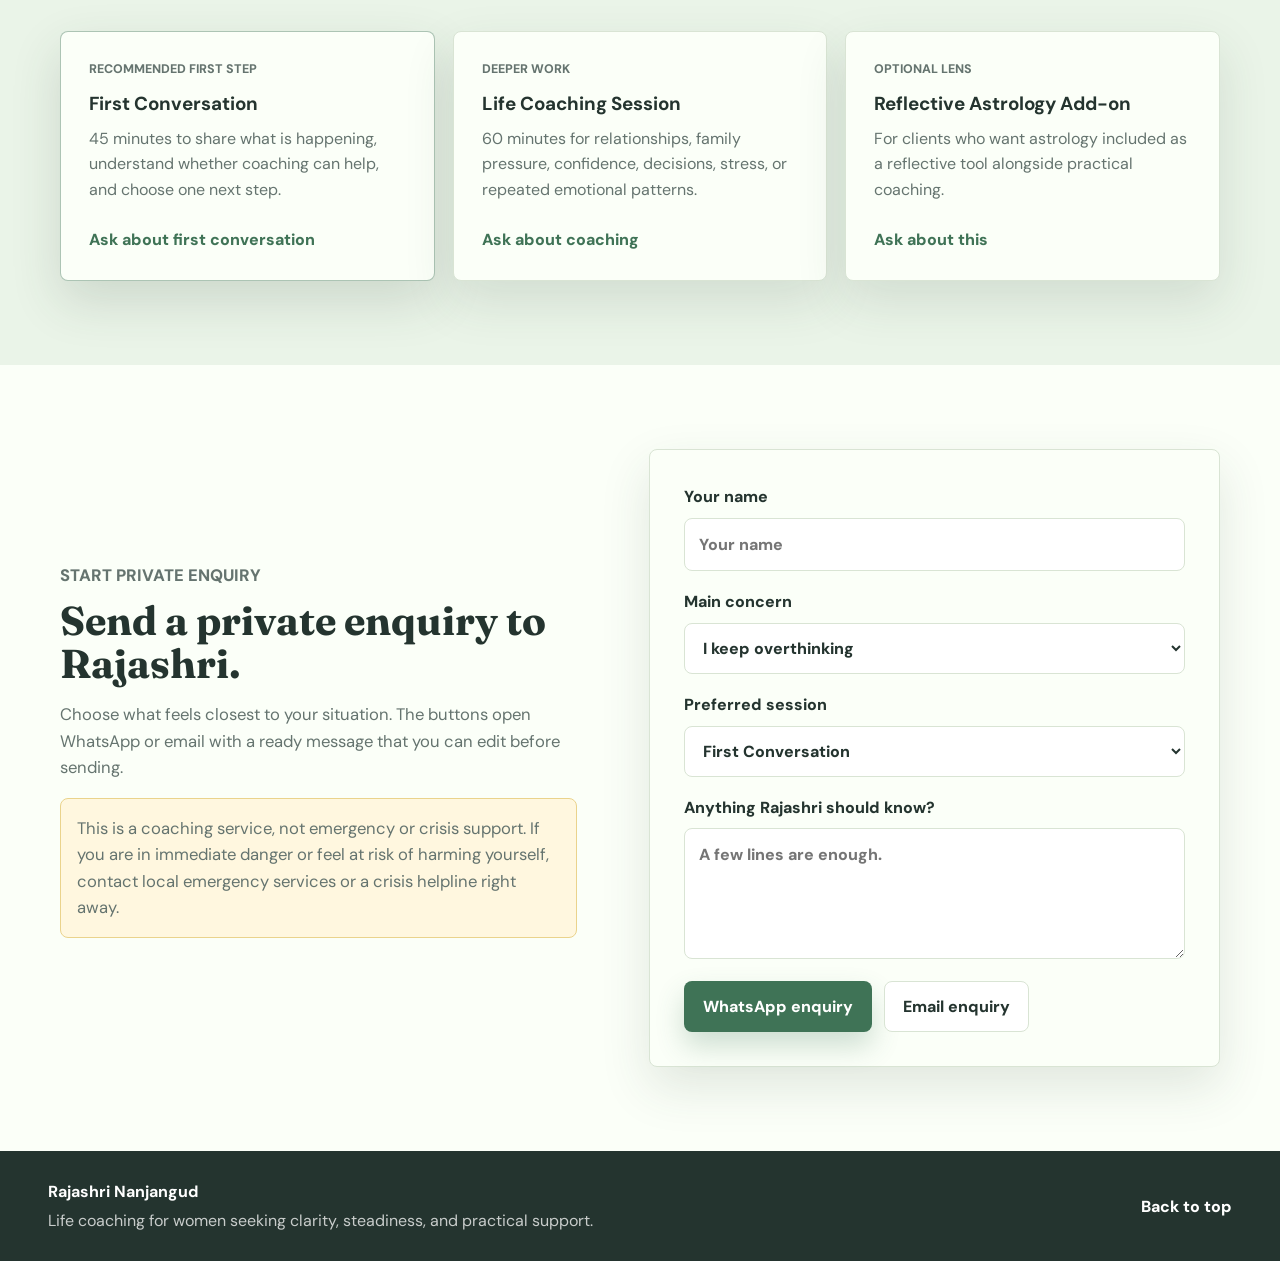
==== commit 66f8e9af: "Use Fraunces and DM Sans green theme" ====
--- a/index.html
+++ b/index.html
@@ -8,8 +8,14 @@
       content="Life coaching sessions with Rajashri Nanjangud for women seeking grounded support with everyday emotional, relationship, family, work, and self-growth concerns."
     >
     <title>Rajashri Nanjangud | Life Coaching for Women</title>
-    <link rel="preload" href="styles.css" as="style">
-    <link rel="stylesheet" href="styles.css">
+    <link rel="preconnect" href="https://fonts.googleapis.com">
+    <link rel="preconnect" href="https://fonts.gstatic.com" crossorigin>
+    <link
+      href="https://fonts.googleapis.com/css2?family=DM+Sans:wght@400;500;600;700;800&family=Fraunces:opsz,wght@9..144,600..800&display=swap"
+      rel="stylesheet"
+    >
+    <link rel="preload" href="styles.css?v=fraunces-dm-sans" as="style">
+    <link rel="stylesheet" href="styles.css?v=fraunces-dm-sans">
   </head>
   <body>
     <header class="site-header" data-header>
@@ -409,6 +415,6 @@
       <a href="#top">Back to top</a>
     </footer>
 
-    <script src="script.js"></script>
+    <script src="script.js?v=c6d8c3d"></script>
   </body>
 </html>
--- a/styles.css
+++ b/styles.css
@@ -1,20 +1,20 @@
 :root {
-  --color-ink: #332630;
-  --color-muted: #73656d;
-  --color-paper: #fff8f3;
-  --color-surface: #ffe8dc;
-  --color-sage: #d88a78;
-  --color-sage-dark: #6f3f5f;
-  --color-rose: #c45d73;
-  --color-amber: #f2bf72;
-  --color-line: #efd1c5;
-  --color-card: #fff8f3;
-  --color-field: #fffdfb;
-  --shadow-soft: 0 20px 50px rgba(86, 48, 68, 0.13);
+  --color-ink: #24342f;
+  --color-muted: #65746f;
+  --color-paper: #fbfff8;
+  --color-surface: #eaf4e8;
+  --color-sage: #8eb89b;
+  --color-sage-dark: #3f7356;
+  --color-rose: #d77963;
+  --color-amber: #f1c766;
+  --color-line: #d9e4d4;
+  --color-card: #fbfff8;
+  --color-field: #ffffff;
+  --shadow-soft: 0 20px 50px rgba(48, 68, 55, 0.13);
   --radius: 8px;
   --max-width: 1160px;
-  --font-primary: "Segoe UI", "Aptos", "Helvetica Neue", Arial, sans-serif;
-  --font-secondary: "Aptos Display", "Segoe UI Semibold", "Segoe UI", "Helvetica Neue", Arial, sans-serif;
+  --font-primary: "Fraunces", Georgia, serif;
+  --font-secondary: "DM Sans", "Segoe UI", "Helvetica Neue", Arial, sans-serif;
 }
 
 * {
@@ -30,7 +30,7 @@
   margin: 0;
   color: var(--color-ink);
   background: var(--color-paper);
-  font-family: var(--font-primary);
+  font-family: var(--font-secondary);
   line-height: 1.6;
   overflow-x: hidden;
 }
@@ -54,8 +54,8 @@
   flex-wrap: wrap;
   gap: 24px;
   padding: 14px clamp(18px, 4vw, 48px);
-  background: rgba(255, 248, 243, 0.94);
-  border-bottom: 1px solid rgba(239, 209, 197, 0.88);
+  background: rgba(251, 255, 248, 0.94);
+  border-bottom: 1px solid rgba(217, 228, 212, 0.86);
   backdrop-filter: blur(16px);
 }
 
@@ -75,7 +75,7 @@
   color: #fff;
   background: var(--color-sage-dark);
   border-radius: 50%;
-  font-family: var(--font-secondary);
+  font-family: var(--font-primary);
   font-weight: 700;
 }
 
@@ -175,7 +175,7 @@
 
 h1,
 h2 {
-  font-family: var(--font-secondary);
+  font-family: var(--font-primary);
   line-height: 1.05;
   font-weight: 700;
 }
@@ -234,7 +234,7 @@
 .button.primary {
   color: #fff;
   background: var(--color-sage-dark);
-  box-shadow: 0 14px 28px rgba(111, 63, 95, 0.24);
+  box-shadow: 0 14px 28px rgba(63, 115, 86, 0.24);
 }
 
 .button.secondary {
@@ -269,13 +269,13 @@
   inset: 14% -8% -4% 8%;
   z-index: -1;
   content: "";
-  background: #ffe1d2;
+  background: #dcebdd;
   border-radius: 48% 52% 42% 58%;
 }
 
 .hero-visual img {
   width: 100%;
-  filter: drop-shadow(0 22px 36px rgba(86, 48, 68, 0.16));
+  filter: drop-shadow(0 22px 36px rgba(48, 68, 55, 0.16));
 }
 
 .intro,
@@ -348,7 +348,7 @@
 }
 
 .concern-card h3 {
-  font-family: var(--font-secondary);
+  font-family: var(--font-primary);
   font-size: 1.38rem;
 }
 
@@ -359,7 +359,7 @@
   margin-bottom: 18px;
   place-items: center;
   color: var(--color-sage-dark);
-  background: #fff0e8;
+  background: #eff7ee;
   border-radius: 50%;
   font-size: 1.35rem;
 }
@@ -384,8 +384,8 @@
   padding: 34px;
   text-align: center;
   background:
-    radial-gradient(circle at 50% 32%, rgba(242, 191, 114, 0.34), transparent 32%),
-    linear-gradient(135deg, #fff0e8, #fff7df);
+    radial-gradient(circle at 50% 32%, rgba(241, 199, 102, 0.3), transparent 32%),
+    linear-gradient(135deg, #eff7ee, #fff7df);
   border: 1px solid var(--color-line);
   border-radius: var(--radius);
   box-shadow: var(--shadow-soft);
@@ -401,7 +401,7 @@
   background: var(--color-sage-dark);
   border: 8px solid rgba(255, 255, 255, 0.78);
   border-radius: 50%;
-  font-family: var(--font-secondary);
+  font-family: var(--font-primary);
   font-size: 2.6rem;
   font-weight: 700;
 }
@@ -430,7 +430,7 @@
 }
 
 .questions {
-  background: #fff0e8;
+  background: #eaf4e8;
 }
 
 .question-list {
@@ -441,9 +441,9 @@
 
 .question-list details {
   background: var(--color-card);
-  border: 1px solid rgba(111, 63, 95, 0.18);
+  border: 1px solid rgba(63, 115, 86, 0.2);
   border-radius: var(--radius);
-  box-shadow: 0 12px 28px rgba(86, 48, 68, 0.09);
+  box-shadow: 0 12px 28px rgba(48, 68, 55, 0.09);
 }
 
 .question-list summary {
@@ -488,8 +488,8 @@
   padding: clamp(28px, 5vw, 44px);
   text-align: center;
   background:
-    radial-gradient(circle at 50% 26%, rgba(242, 191, 114, 0.26), transparent 30%),
-    linear-gradient(135deg, #fff0e8, #fff7df);
+    radial-gradient(circle at 50% 26%, rgba(241, 199, 102, 0.24), transparent 30%),
+    linear-gradient(135deg, #eff7ee, #fff7df);
 }
 
 .trust-profile-card h2 {
@@ -514,7 +514,7 @@
 .profile-facts span {
   padding: 9px 12px;
   background: rgba(255, 255, 255, 0.78);
-  border: 1px solid rgba(111, 63, 95, 0.18);
+  border: 1px solid rgba(63, 115, 86, 0.2);
   border-radius: 999px;
   color: var(--color-ink);
   font-weight: 700;
@@ -577,8 +577,8 @@
 }
 
 .session-card.featured {
-  border-color: rgba(111, 63, 95, 0.34);
-  box-shadow: 0 20px 50px rgba(86, 48, 68, 0.16);
+  border-color: rgba(63, 115, 86, 0.42);
+  box-shadow: 0 20px 50px rgba(48, 68, 55, 0.16);
 }
 
 .text-link {
@@ -595,8 +595,8 @@
 .care-note {
   padding: 16px;
   color: var(--color-ink);
-  background: #fff3d6;
-  border: 1px solid #edca83;
+  background: #fff7df;
+  border: 1px solid #ead38c;
   border-radius: var(--radius);
 }
 
@@ -634,7 +634,7 @@
 textarea:focus,
 .button:focus-visible,
 a:focus-visible {
-  outline: 3px solid rgba(242, 191, 114, 0.52);
+  outline: 3px solid rgba(241, 199, 102, 0.52);
   outline-offset: 2px;
 }
 
@@ -693,8 +693,8 @@
   .nav a {
     flex: 0 0 auto;
     padding: 8px 10px;
-    background: rgba(255, 232, 220, 0.78);
-    border: 1px solid rgba(239, 209, 197, 0.9);
+    background: rgba(234, 244, 232, 0.82);
+    border: 1px solid rgba(217, 228, 212, 0.9);
     border-radius: 999px;
     color: var(--color-ink);
     font-size: 0.86rem;
--- a/styles.css
+++ b/styles.css
@@ -1,20 +1,20 @@
 :root {
-  --color-ink: #332630;
-  --color-muted: #73656d;
-  --color-paper: #fff8f3;
-  --color-surface: #ffe8dc;
-  --color-sage: #d88a78;
-  --color-sage-dark: #6f3f5f;
-  --color-rose: #c45d73;
-  --color-amber: #f2bf72;
-  --color-line: #efd1c5;
-  --color-card: #fff8f3;
-  --color-field: #fffdfb;
-  --shadow-soft: 0 20px 50px rgba(86, 48, 68, 0.13);
+  --color-ink: #24342f;
+  --color-muted: #65746f;
+  --color-paper: #fbfff8;
+  --color-surface: #eaf4e8;
+  --color-sage: #8eb89b;
+  --color-sage-dark: #3f7356;
+  --color-rose: #d77963;
+  --color-amber: #f1c766;
+  --color-line: #d9e4d4;
+  --color-card: #fbfff8;
+  --color-field: #ffffff;
+  --shadow-soft: 0 20px 50px rgba(48, 68, 55, 0.13);
   --radius: 8px;
   --max-width: 1160px;
-  --font-primary: "Segoe UI", "Aptos", "Helvetica Neue", Arial, sans-serif;
-  --font-secondary: "Aptos Display", "Segoe UI Semibold", "Segoe UI", "Helvetica Neue", Arial, sans-serif;
+  --font-primary: "Fraunces", Georgia, serif;
+  --font-secondary: "DM Sans", "Segoe UI", "Helvetica Neue", Arial, sans-serif;
 }
 
 * {
@@ -30,7 +30,7 @@
   margin: 0;
   color: var(--color-ink);
   background: var(--color-paper);
-  font-family: var(--font-primary);
+  font-family: var(--font-secondary);
   line-height: 1.6;
   overflow-x: hidden;
 }
@@ -54,8 +54,8 @@
   flex-wrap: wrap;
   gap: 24px;
   padding: 14px clamp(18px, 4vw, 48px);
-  background: rgba(255, 248, 243, 0.94);
-  border-bottom: 1px solid rgba(239, 209, 197, 0.88);
+  background: rgba(251, 255, 248, 0.94);
+  border-bottom: 1px solid rgba(217, 228, 212, 0.86);
   backdrop-filter: blur(16px);
 }
 
@@ -75,7 +75,7 @@
   color: #fff;
   background: var(--color-sage-dark);
   border-radius: 50%;
-  font-family: var(--font-secondary);
+  font-family: var(--font-primary);
   font-weight: 700;
 }
 
@@ -175,7 +175,7 @@
 
 h1,
 h2 {
-  font-family: var(--font-secondary);
+  font-family: var(--font-primary);
   line-height: 1.05;
   font-weight: 700;
 }
@@ -234,7 +234,7 @@
 .button.primary {
   color: #fff;
   background: var(--color-sage-dark);
-  box-shadow: 0 14px 28px rgba(111, 63, 95, 0.24);
+  box-shadow: 0 14px 28px rgba(63, 115, 86, 0.24);
 }
 
 .button.secondary {
@@ -269,13 +269,13 @@
   inset: 14% -8% -4% 8%;
   z-index: -1;
   content: "";
-  background: #ffe1d2;
+  background: #dcebdd;
   border-radius: 48% 52% 42% 58%;
 }
 
 .hero-visual img {
   width: 100%;
-  filter: drop-shadow(0 22px 36px rgba(86, 48, 68, 0.16));
+  filter: drop-shadow(0 22px 36px rgba(48, 68, 55, 0.16));
 }
 
 .intro,
@@ -348,7 +348,7 @@
 }
 
 .concern-card h3 {
-  font-family: var(--font-secondary);
+  font-family: var(--font-primary);
   font-size: 1.38rem;
 }
 
@@ -359,7 +359,7 @@
   margin-bottom: 18px;
   place-items: center;
   color: var(--color-sage-dark);
-  background: #fff0e8;
+  background: #eff7ee;
   border-radius: 50%;
   font-size: 1.35rem;
 }
@@ -384,8 +384,8 @@
   padding: 34px;
   text-align: center;
   background:
-    radial-gradient(circle at 50% 32%, rgba(242, 191, 114, 0.34), transparent 32%),
-    linear-gradient(135deg, #fff0e8, #fff7df);
+    radial-gradient(circle at 50% 32%, rgba(241, 199, 102, 0.3), transparent 32%),
+    linear-gradient(135deg, #eff7ee, #fff7df);
   border: 1px solid var(--color-line);
   border-radius: var(--radius);
   box-shadow: var(--shadow-soft);
@@ -401,7 +401,7 @@
   background: var(--color-sage-dark);
   border: 8px solid rgba(255, 255, 255, 0.78);
   border-radius: 50%;
-  font-family: var(--font-secondary);
+  font-family: var(--font-primary);
   font-size: 2.6rem;
   font-weight: 700;
 }
@@ -430,7 +430,7 @@
 }
 
 .questions {
-  background: #fff0e8;
+  background: #eaf4e8;
 }
 
 .question-list {
@@ -441,9 +441,9 @@
 
 .question-list details {
   background: var(--color-card);
-  border: 1px solid rgba(111, 63, 95, 0.18);
+  border: 1px solid rgba(63, 115, 86, 0.2);
   border-radius: var(--radius);
-  box-shadow: 0 12px 28px rgba(86, 48, 68, 0.09);
+  box-shadow: 0 12px 28px rgba(48, 68, 55, 0.09);
 }
 
 .question-list summary {
@@ -488,8 +488,8 @@
   padding: clamp(28px, 5vw, 44px);
   text-align: center;
   background:
-    radial-gradient(circle at 50% 26%, rgba(242, 191, 114, 0.26), transparent 30%),
-    linear-gradient(135deg, #fff0e8, #fff7df);
+    radial-gradient(circle at 50% 26%, rgba(241, 199, 102, 0.24), transparent 30%),
+    linear-gradient(135deg, #eff7ee, #fff7df);
 }
 
 .trust-profile-card h2 {
@@ -514,7 +514,7 @@
 .profile-facts span {
   padding: 9px 12px;
   background: rgba(255, 255, 255, 0.78);
-  border: 1px solid rgba(111, 63, 95, 0.18);
+  border: 1px solid rgba(63, 115, 86, 0.2);
   border-radius: 999px;
   color: var(--color-ink);
   font-weight: 700;
@@ -577,8 +577,8 @@
 }
 
 .session-card.featured {
-  border-color: rgba(111, 63, 95, 0.34);
-  box-shadow: 0 20px 50px rgba(86, 48, 68, 0.16);
+  border-color: rgba(63, 115, 86, 0.42);
+  box-shadow: 0 20px 50px rgba(48, 68, 55, 0.16);
 }
 
 .text-link {
@@ -595,8 +595,8 @@
 .care-note {
   padding: 16px;
   color: var(--color-ink);
-  background: #fff3d6;
-  border: 1px solid #edca83;
+  background: #fff7df;
+  border: 1px solid #ead38c;
   border-radius: var(--radius);
 }
 
@@ -634,7 +634,7 @@
 textarea:focus,
 .button:focus-visible,
 a:focus-visible {
-  outline: 3px solid rgba(242, 191, 114, 0.52);
+  outline: 3px solid rgba(241, 199, 102, 0.52);
   outline-offset: 2px;
 }
 
@@ -693,8 +693,8 @@
   .nav a {
     flex: 0 0 auto;
     padding: 8px 10px;
-    background: rgba(255, 232, 220, 0.78);
-    border: 1px solid rgba(239, 209, 197, 0.9);
+    background: rgba(234, 244, 232, 0.82);
+    border: 1px solid rgba(217, 228, 212, 0.9);
     border-radius: 999px;
     color: var(--color-ink);
     font-size: 0.86rem;
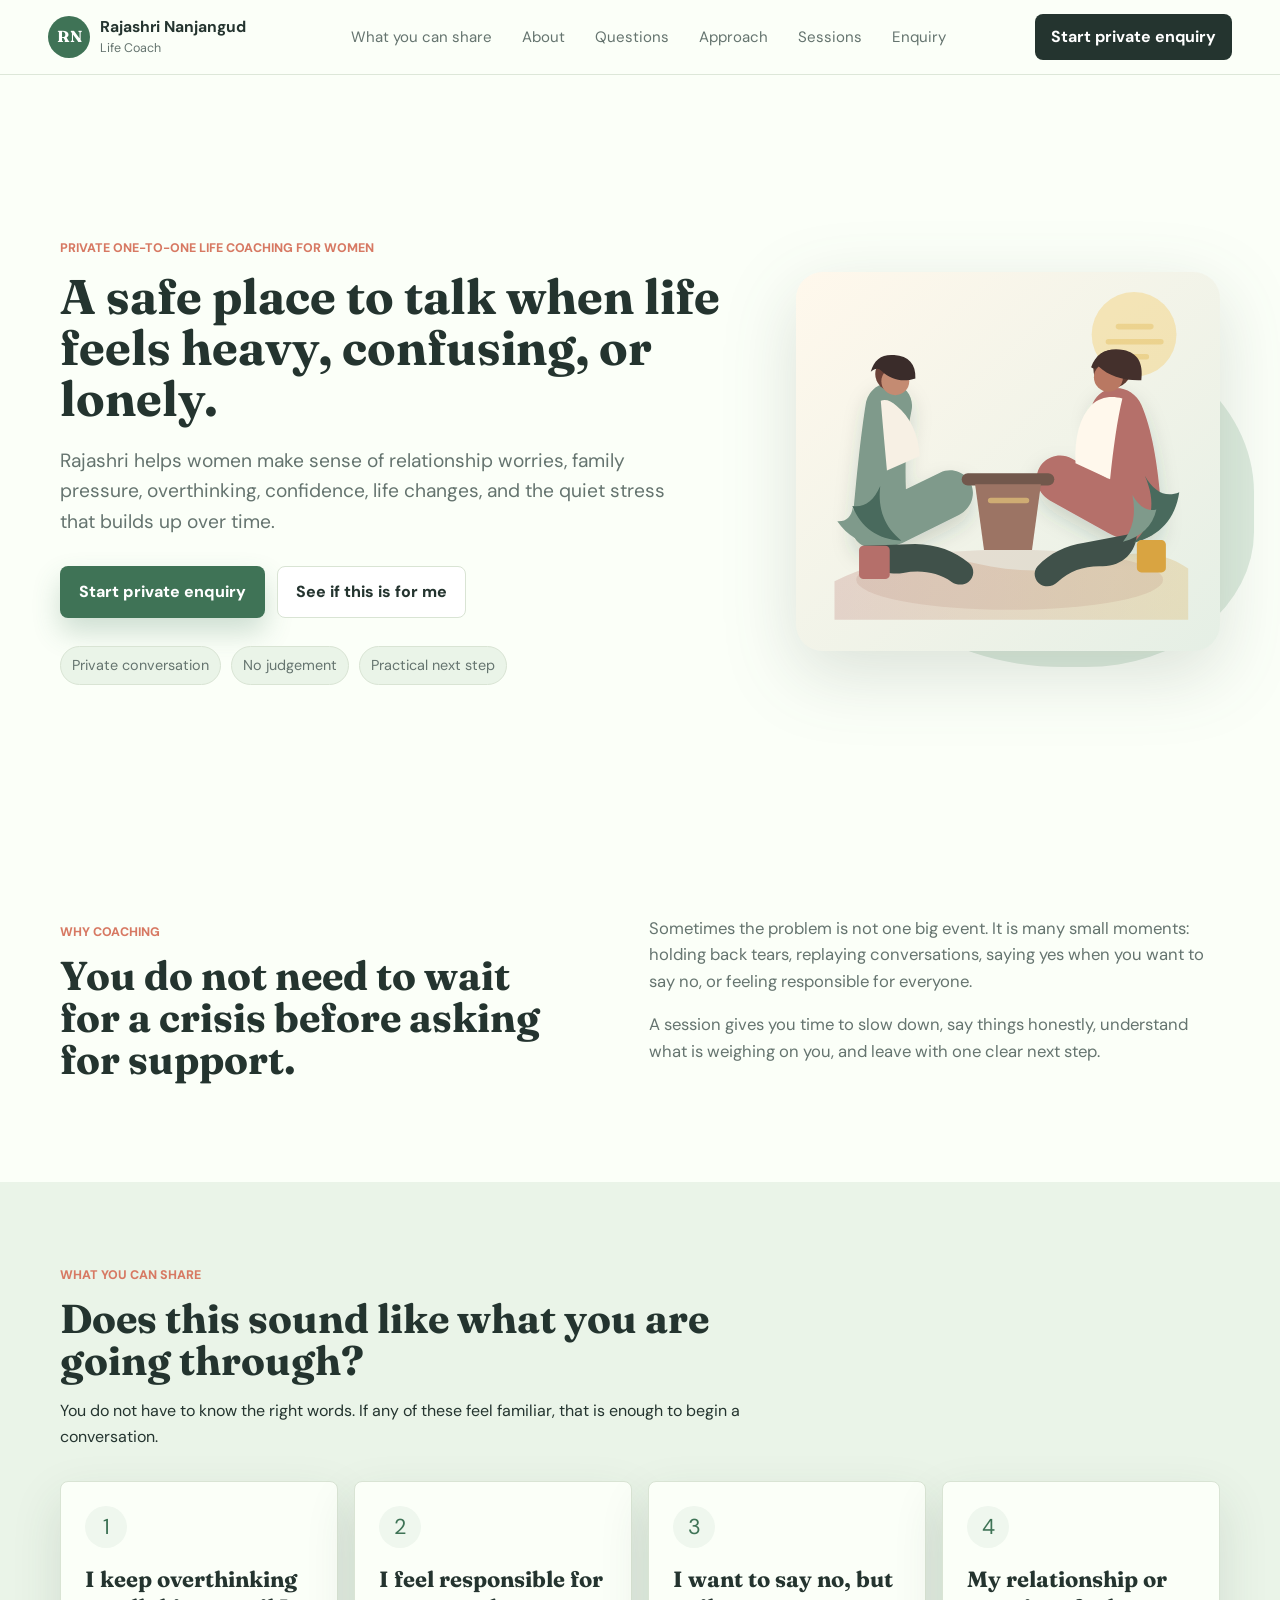
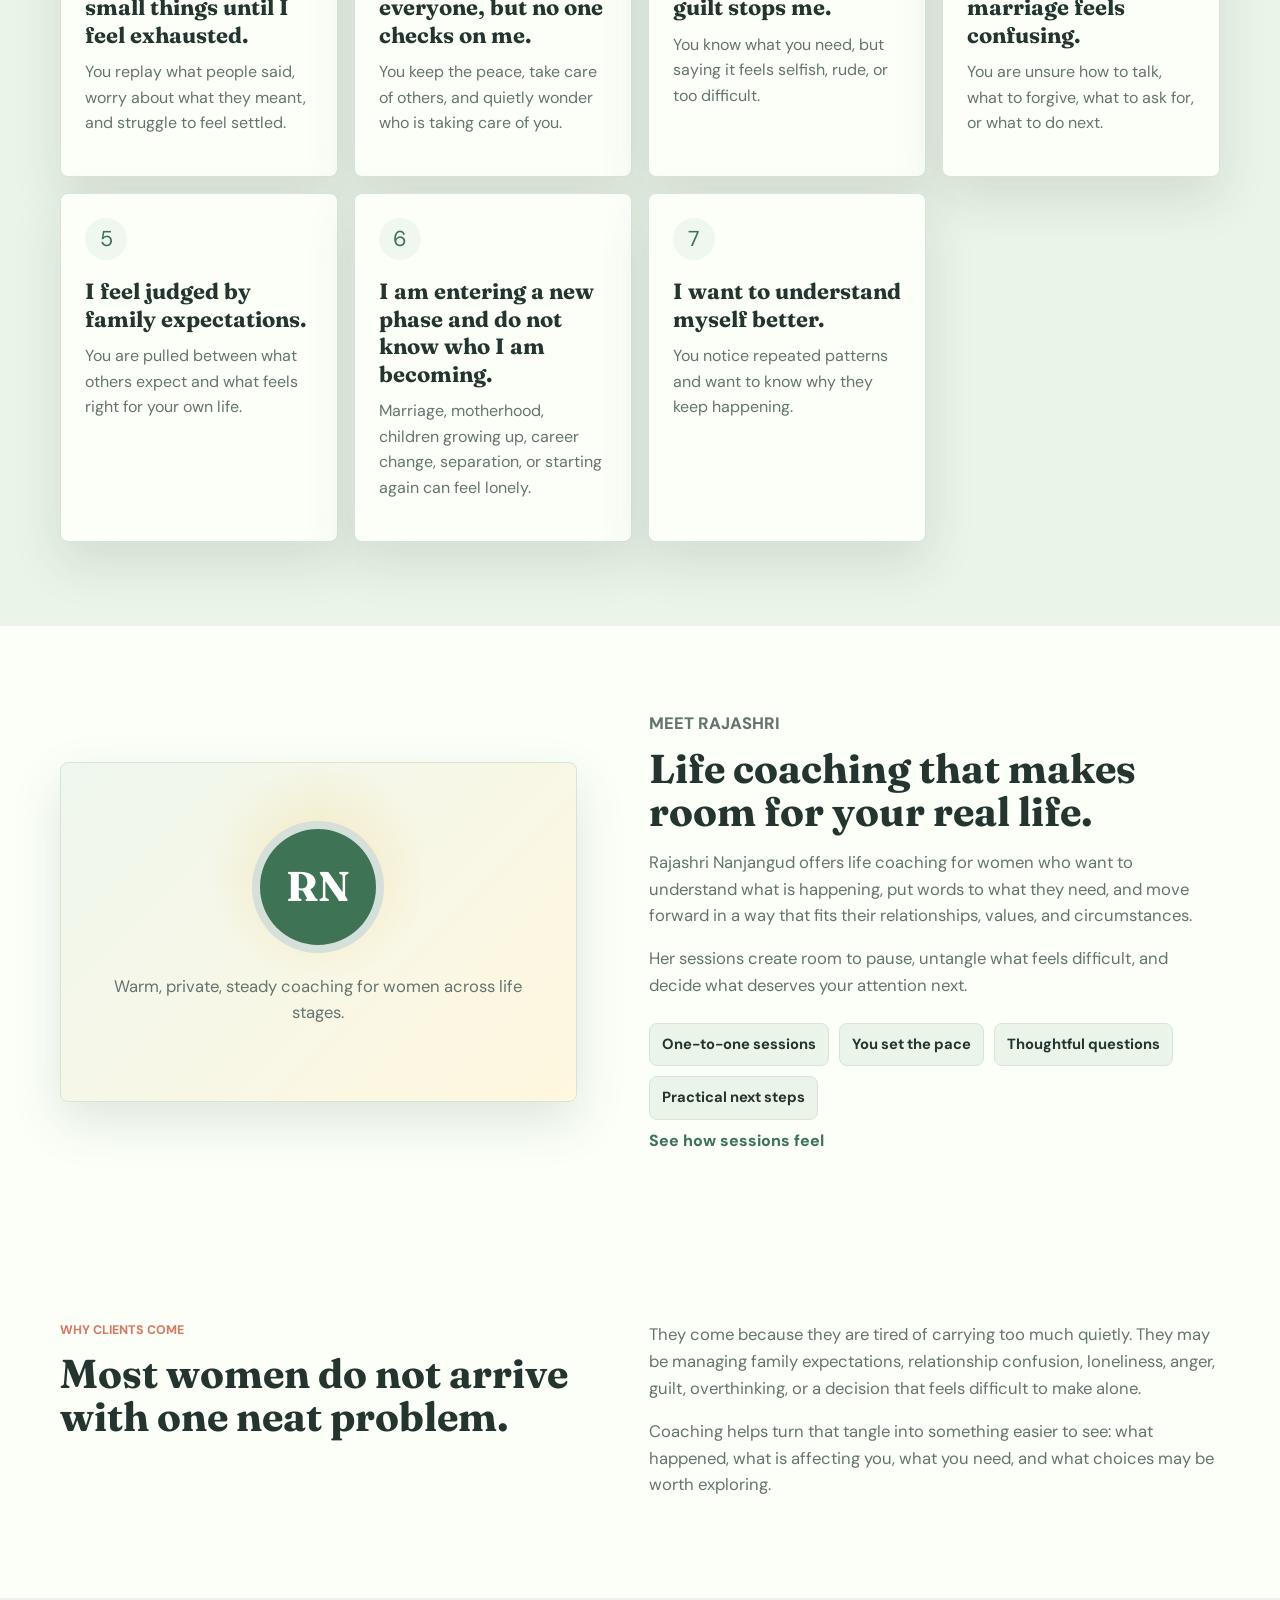
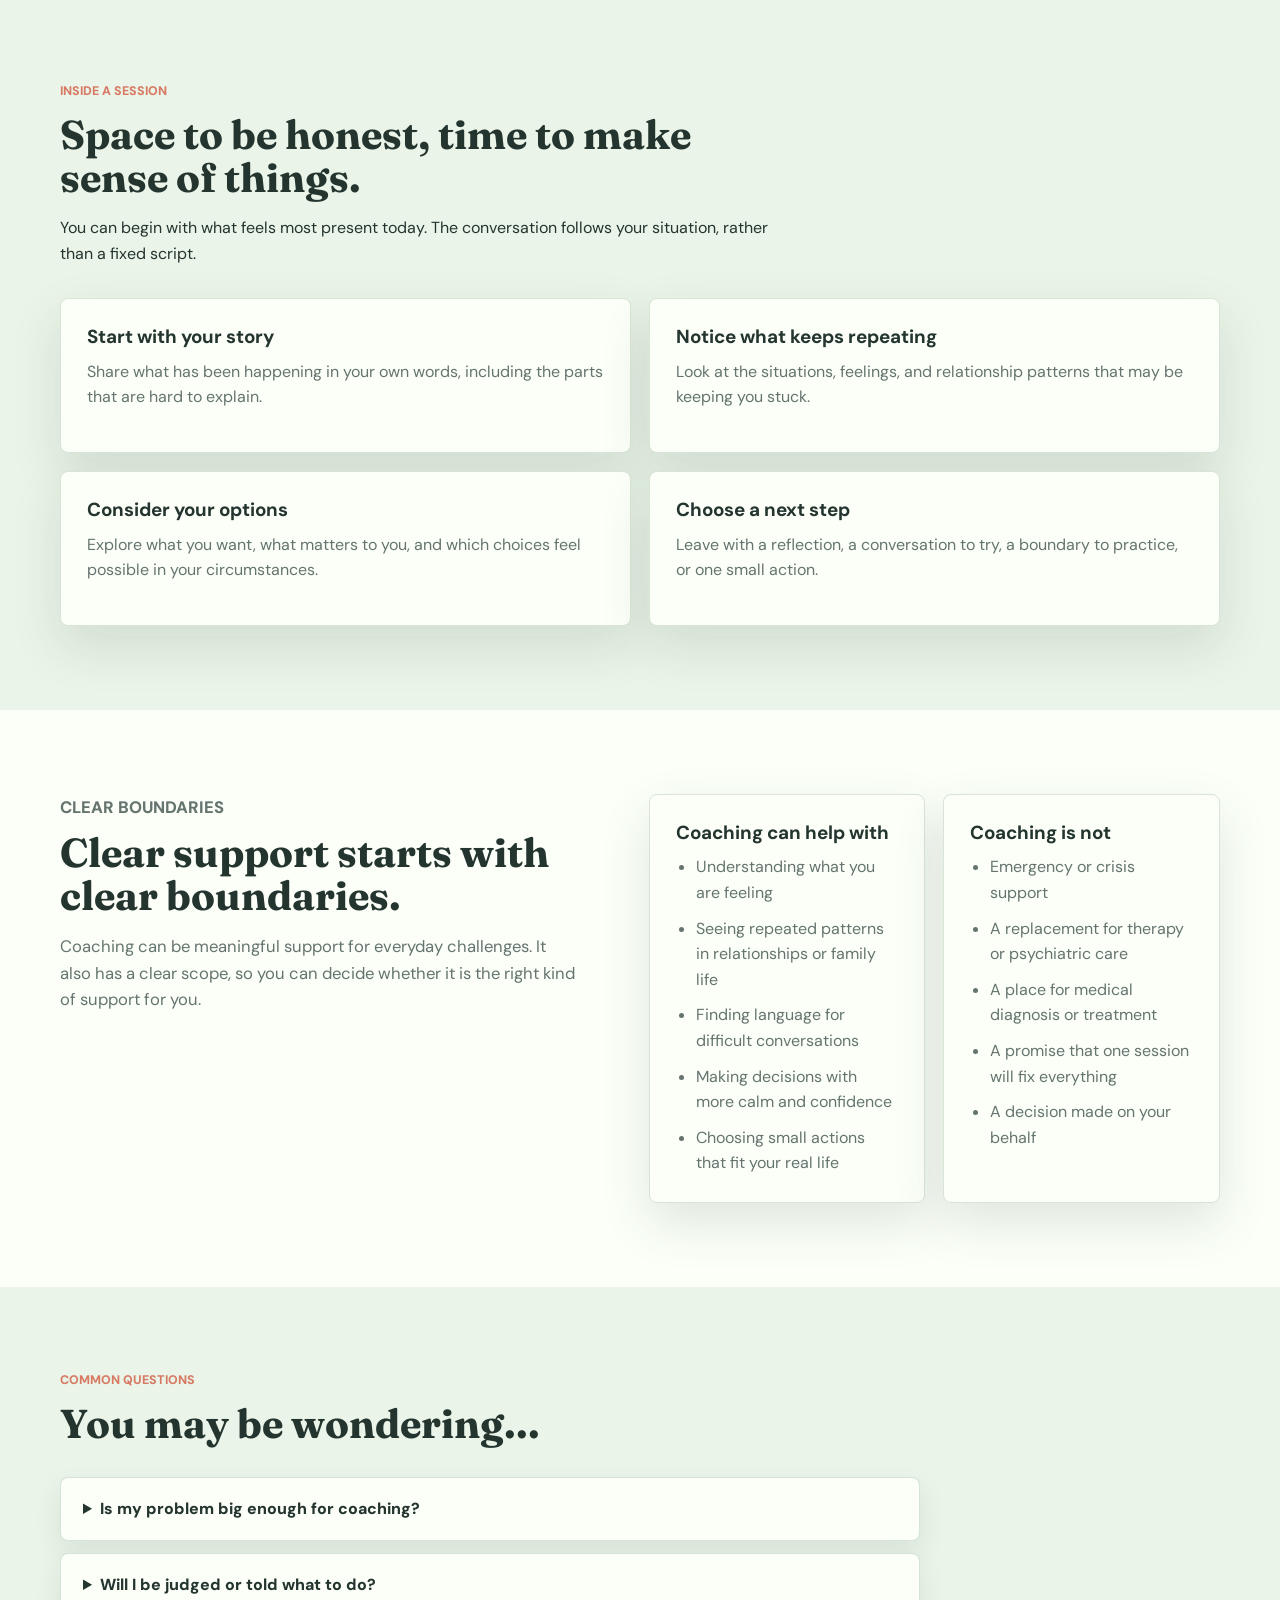
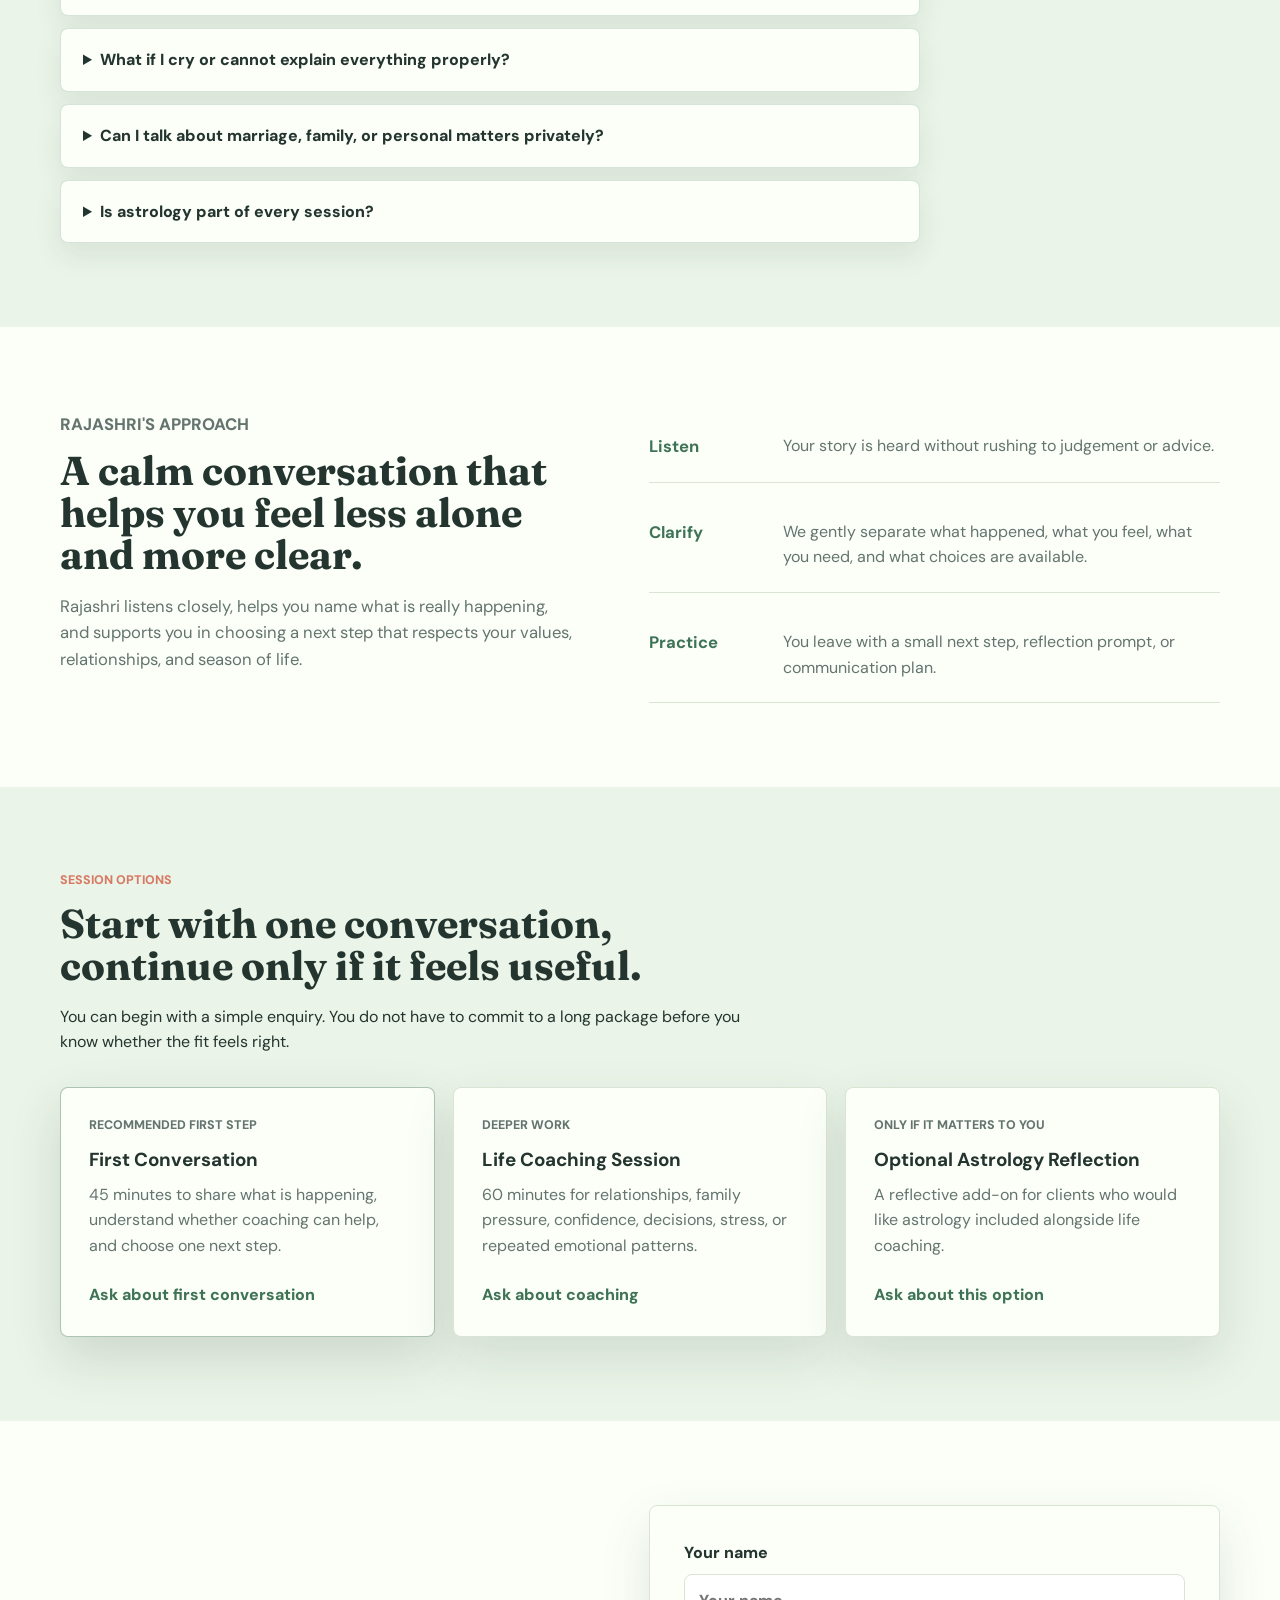
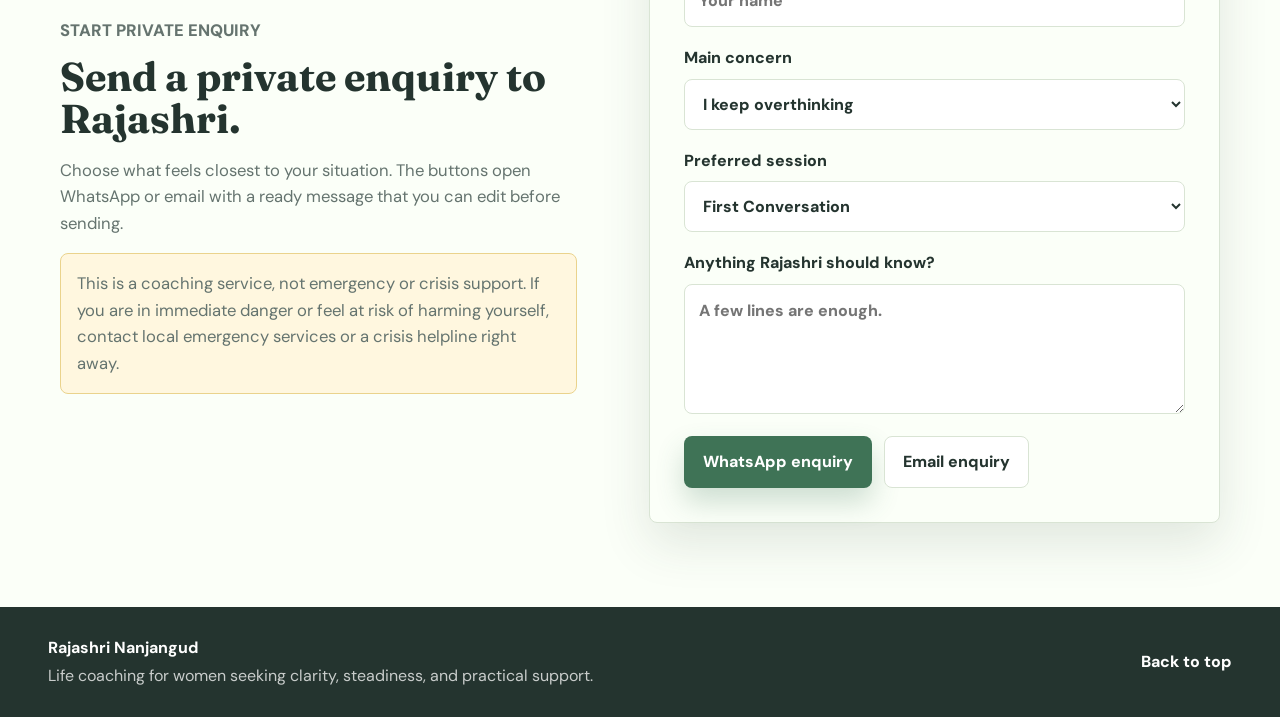
==== commit 168ed2a3: "Refine coaching focus and optional astrology" ====
--- a/index.html
+++ b/index.html
@@ -40,10 +40,10 @@
     <main id="top">
       <section class="hero section-band">
         <div class="hero-copy">
-          <p class="eyebrow">Private life coaching for women, with optional astrology</p>
+          <p class="eyebrow">Private one-to-one life coaching for women</p>
           <h1>A safe place to talk when life feels heavy, confusing, or lonely.</h1>
           <p class="hero-text">
-            Rajashri helps women talk through relationship worries, family pressure,
+            Rajashri helps women make sense of relationship worries, family pressure,
             overthinking, confidence, life changes, and the quiet stress that builds up
             over time.
           </p>
@@ -77,9 +77,7 @@
           </p>
           <p>
             A session gives you time to slow down, say things honestly, understand what
-            is weighing on you, and leave with one clear next step. Astrology can be
-            included if it is meaningful to you, but the focus stays on your choices and
-            your real life.
+            is weighing on you, and leave with one clear next step.
           </p>
         </div>
       </section>
@@ -129,11 +127,6 @@
             <h3>I want to understand myself better.</h3>
             <p>You notice repeated patterns and want to know why they keep happening.</p>
           </article>
-          <article class="concern-card">
-            <span class="icon" aria-hidden="true">8</span>
-            <h3>I want guidance that can include astrology, but still feels practical.</h3>
-            <p>If astrology matters to you, it can be used as a reflective lens while staying grounded in real choices.</p>
-          </article>
         </div>
       </section>
 
@@ -144,21 +137,21 @@
         </div>
         <div>
           <p class="section-kicker">Meet Rajashri</p>
-          <h2>A trusted listener who helps clients move from confusion to clarity.</h2>
-          <p>
-            Rajashri Nanjangud offers life coaching for women who want a thoughtful space
-            to talk through what they are carrying. Her style is warm, steady, practical,
-            and respectful of each client's lived reality.
-          </p>
-          <p>
-            This section will become stronger with Rajashri's real photo, languages,
-            background, and a few words about why she does this work.
+          <h2>Life coaching that makes room for your real life.</h2>
+          <p>
+            Rajashri Nanjangud offers life coaching for women who want to understand what
+            is happening, put words to what they need, and move forward in a way that fits
+            their relationships, values, and circumstances.
+          </p>
+          <p>
+            Her sessions create room to pause, untangle what feels difficult, and decide
+            what deserves your attention next.
           </p>
           <div class="proof-list" aria-label="Trust-building qualities">
-            <span>Private one-to-one sessions</span>
-            <span>Gentle but clear conversation</span>
-            <span>No pressure to continue</span>
-            <span>Astrology only if you want it</span>
+            <span>One-to-one sessions</span>
+            <span>You set the pace</span>
+            <span>Thoughtful questions</span>
+            <span>Practical next steps</span>
           </div>
           <a class="text-link" href="#session-feel">See how sessions feel</a>
         </div>
@@ -176,38 +169,37 @@
             overthinking, or a decision that feels difficult to make alone.
           </p>
           <p>
-            Rajashri's role is not to judge, label, or take over your life. Her role is to
-            listen carefully, help you name what is happening, and support you in choosing
-            one grounded next step.
+            Coaching helps turn that tangle into something easier to see: what happened,
+            what is affecting you, what you need, and what choices may be worth exploring.
           </p>
         </div>
       </section>
 
       <section class="section muted" id="session-feel">
         <div class="section-heading">
-          <p class="section-kicker">How it feels</p>
-          <h2>A session should feel private, respectful, and useful.</h2>
-          <p>
-            You do not have to perform strength. You do not have to explain everything
-            perfectly. You can begin from the sentence that feels most true today.
+          <p class="section-kicker">Inside a session</p>
+          <h2>Space to be honest, time to make sense of things.</h2>
+          <p>
+            You can begin with what feels most present today. The conversation follows
+            your situation, rather than a fixed script.
           </p>
         </div>
         <div class="trust-grid">
           <article class="trust-card">
-            <h3>You are heard first</h3>
-            <p>Rajashri starts by understanding your situation in your words, without rushing into advice.</p>
+            <h3>Start with your story</h3>
+            <p>Share what has been happening in your own words, including the parts that are hard to explain.</p>
           </article>
           <article class="trust-card">
-            <h3>Your emotions are not dismissed</h3>
-            <p>If something feels painful, confusing, or heavy, it is treated with care rather than minimized.</p>
+            <h3>Notice what keeps repeating</h3>
+            <p>Look at the situations, feelings, and relationship patterns that may be keeping you stuck.</p>
           </article>
           <article class="trust-card">
-            <h3>Your choices remain yours</h3>
-            <p>The session can help you see options more clearly, but it does not pressure you into one answer.</p>
+            <h3>Consider your options</h3>
+            <p>Explore what you want, what matters to you, and which choices feel possible in your circumstances.</p>
           </article>
           <article class="trust-card">
-            <h3>You leave with something practical</h3>
-            <p>That may be a reflection prompt, a conversation to try, a boundary to practice, or one next step.</p>
+            <h3>Choose a next step</h3>
+            <p>Leave with a reflection, a conversation to try, a boundary to practice, or one small action.</p>
           </article>
         </div>
       </section>
@@ -215,10 +207,10 @@
       <section class="section trust-boundaries">
         <div>
           <p class="section-kicker">Clear boundaries</p>
-          <h2>What this support is, and what it is not.</h2>
-          <p>
-            Clear boundaries are part of trust. Coaching can be deeply supportive, but it
-            should not pretend to be everything.
+          <h2>Clear support starts with clear boundaries.</h2>
+          <p>
+            Coaching can be meaningful support for everyday challenges. It also has a
+            clear scope, so you can decide whether it is the right kind of support for you.
           </p>
         </div>
         <div class="boundary-columns">
@@ -245,24 +237,6 @@
         </div>
       </section>
 
-      <section class="section muted astrology-note">
-        <div class="section-heading">
-          <p class="section-kicker">About astrology</p>
-          <h2>Astrology is optional, never forced.</h2>
-          <p>
-            Some clients find astrology meaningful. Others prefer a purely conversation-led
-            session. Both are welcome.
-          </p>
-        </div>
-        <div class="note-panel">
-          <p>
-            If you choose to include astrology, Rajashri can use it as a reflective lens
-            for self-understanding, timing, and patterns. It is not used to frighten you,
-            remove your agency, or replace practical action.
-          </p>
-        </div>
-      </section>
-
       <section class="section muted questions" id="questions">
         <div class="section-heading">
           <p class="section-kicker">Common questions</p>
@@ -286,8 +260,8 @@
             <p>Yes. You can bring sensitive topics at your own pace. The aim is to help you feel calmer, clearer, and less alone with what you are carrying.</p>
           </details>
           <details>
-            <summary>Can astrology be part of the session?</summary>
-            <p>Yes, if you want it. Sessions are grounded in conversation and practical action. Astrology can be added as another way to reflect, not as a fixed answer.</p>
+            <summary>Is astrology part of every session?</summary>
+            <p>No. Life coaching is conversation-led and focused on your real life. If astrology is meaningful to you, it can be included as an optional reflective lens.</p>
           </details>
         </div>
       </section>
@@ -341,10 +315,10 @@
             <a href="#book" class="text-link">Ask about coaching</a>
           </article>
           <article class="session-card">
-            <p class="tag">Optional lens</p>
-            <h3>Reflective Astrology Add-on</h3>
-            <p>For clients who want astrology included as a reflective tool alongside practical coaching.</p>
-            <a href="#book" class="text-link">Ask about this</a>
+            <p class="tag">Only if it matters to you</p>
+            <h3>Optional Astrology Reflection</h3>
+            <p>A reflective add-on for clients who would like astrology included alongside life coaching.</p>
+            <a href="#book" class="text-link">Ask about this option</a>
           </article>
         </div>
       </section>
@@ -379,7 +353,6 @@
               <option>Family expectations</option>
               <option>A new phase of life</option>
               <option>I want to understand myself better</option>
-              <option>I want astrology included</option>
               <option>Not sure yet</option>
             </select>
           </label>
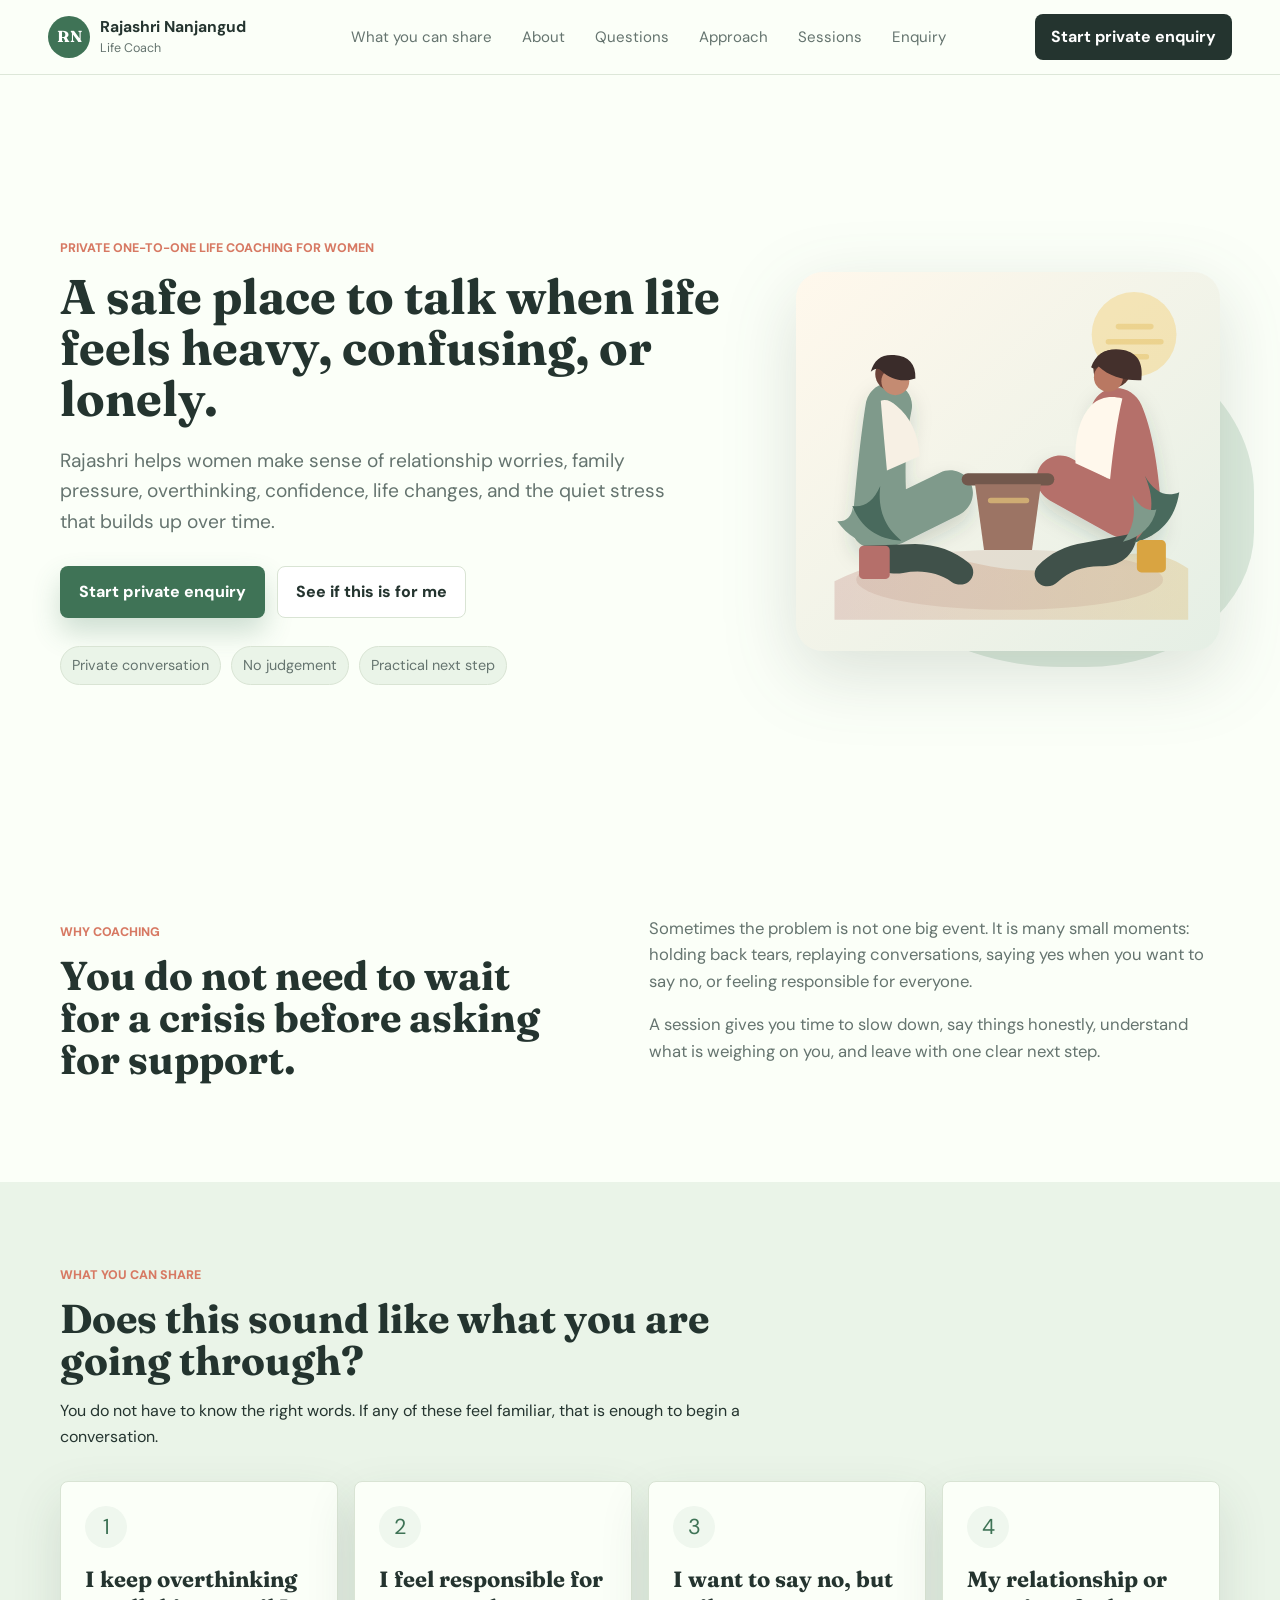
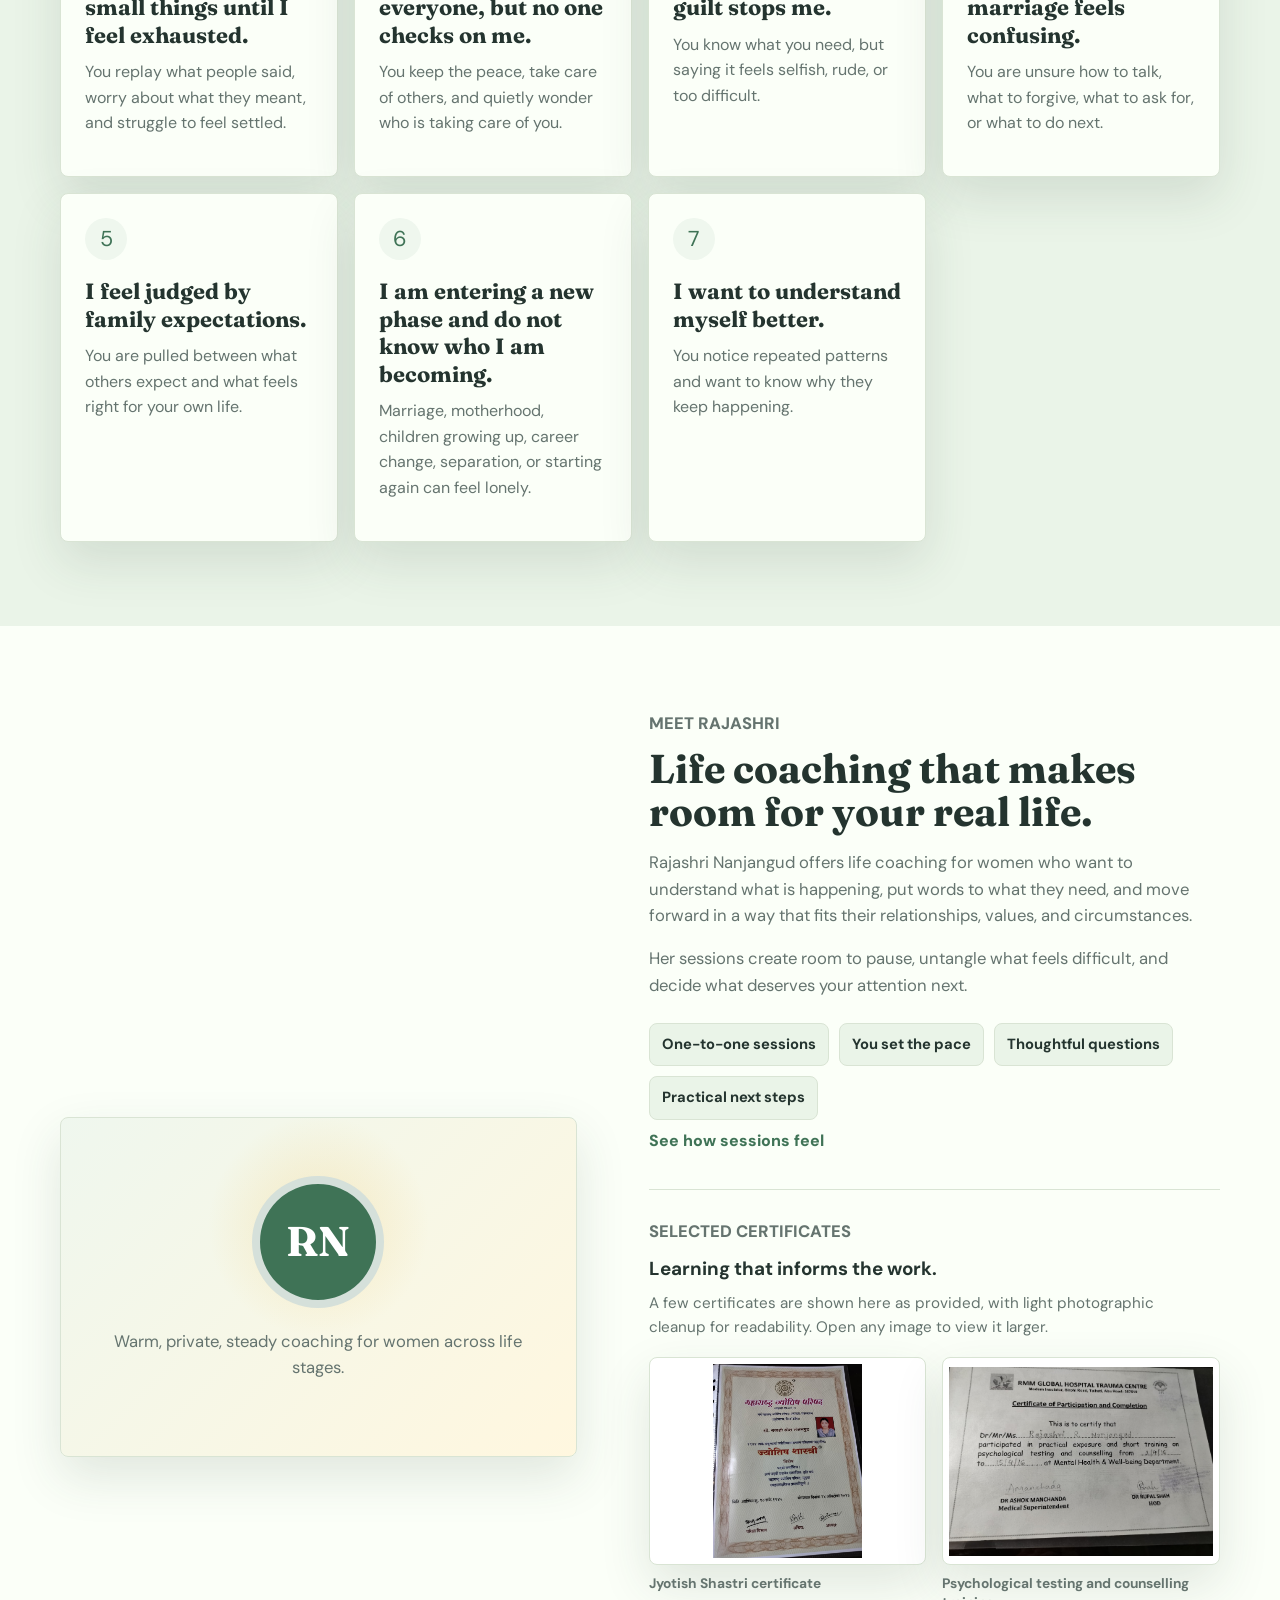
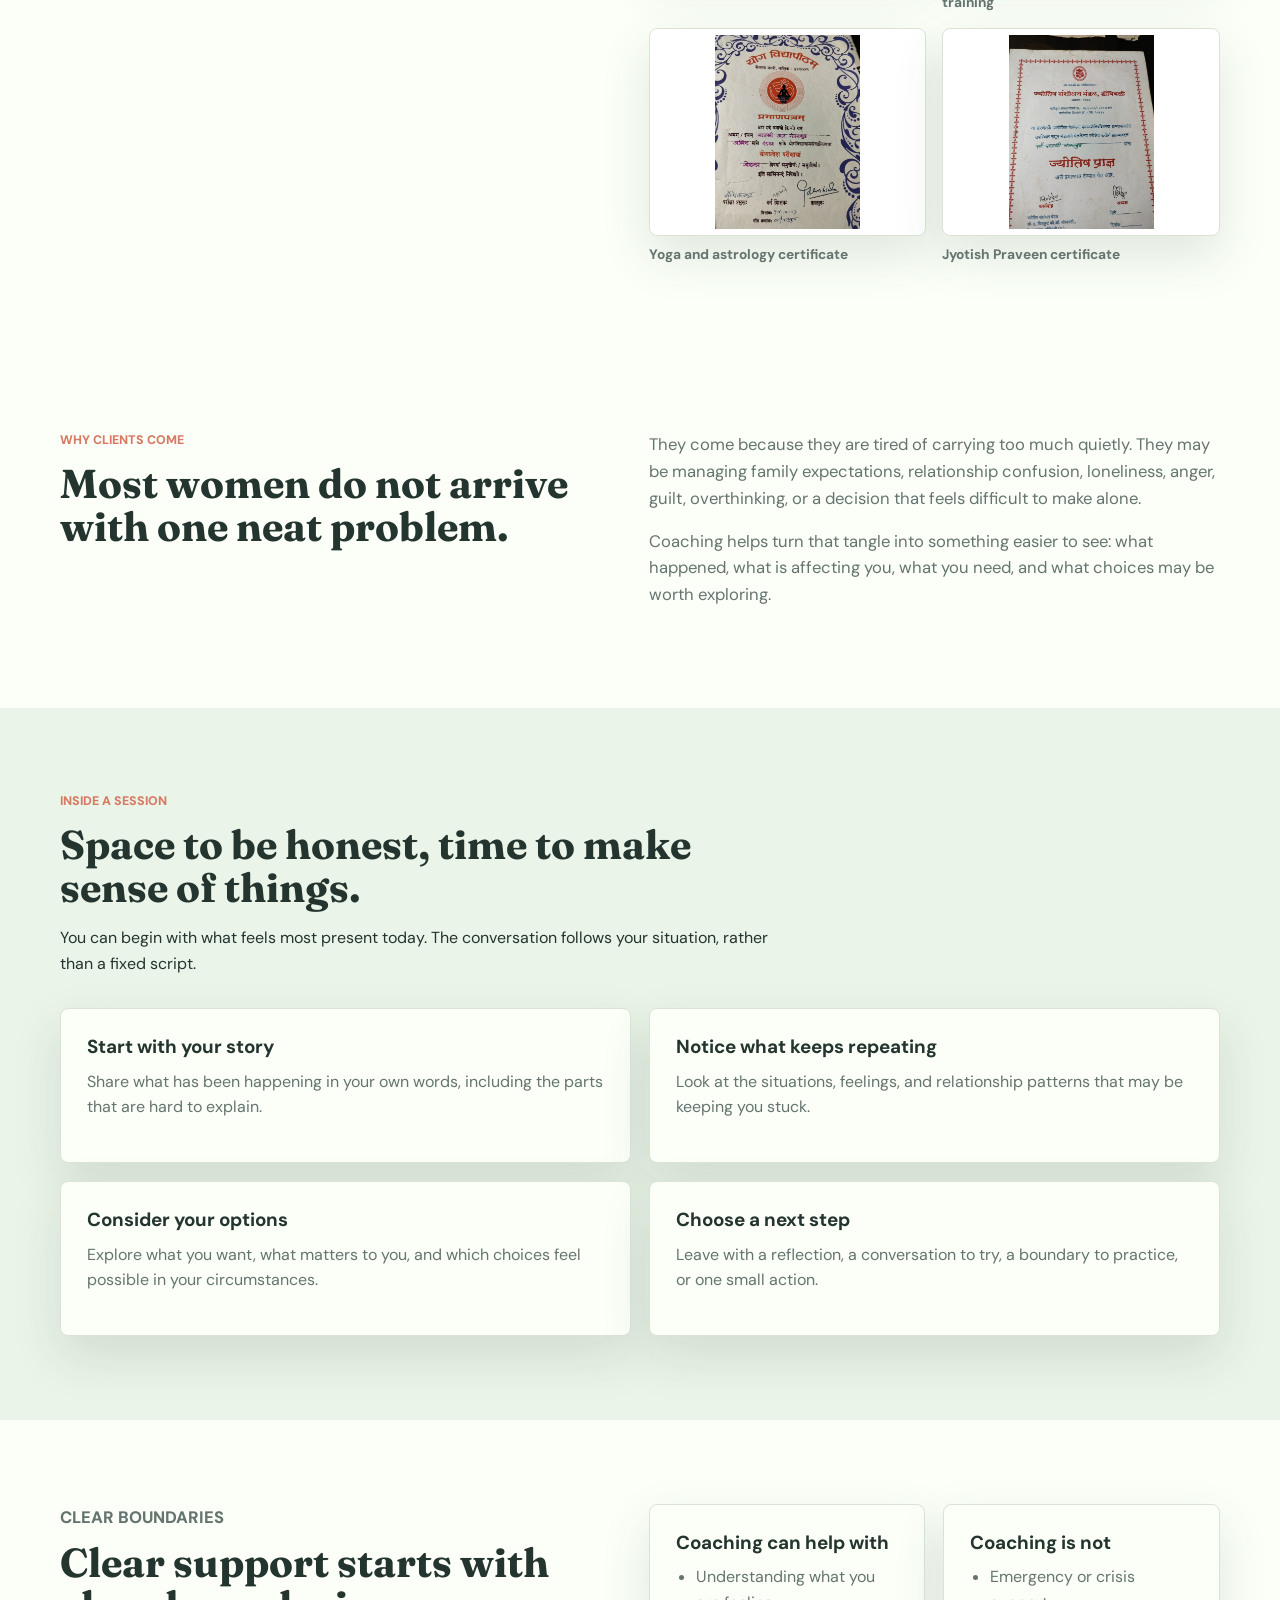
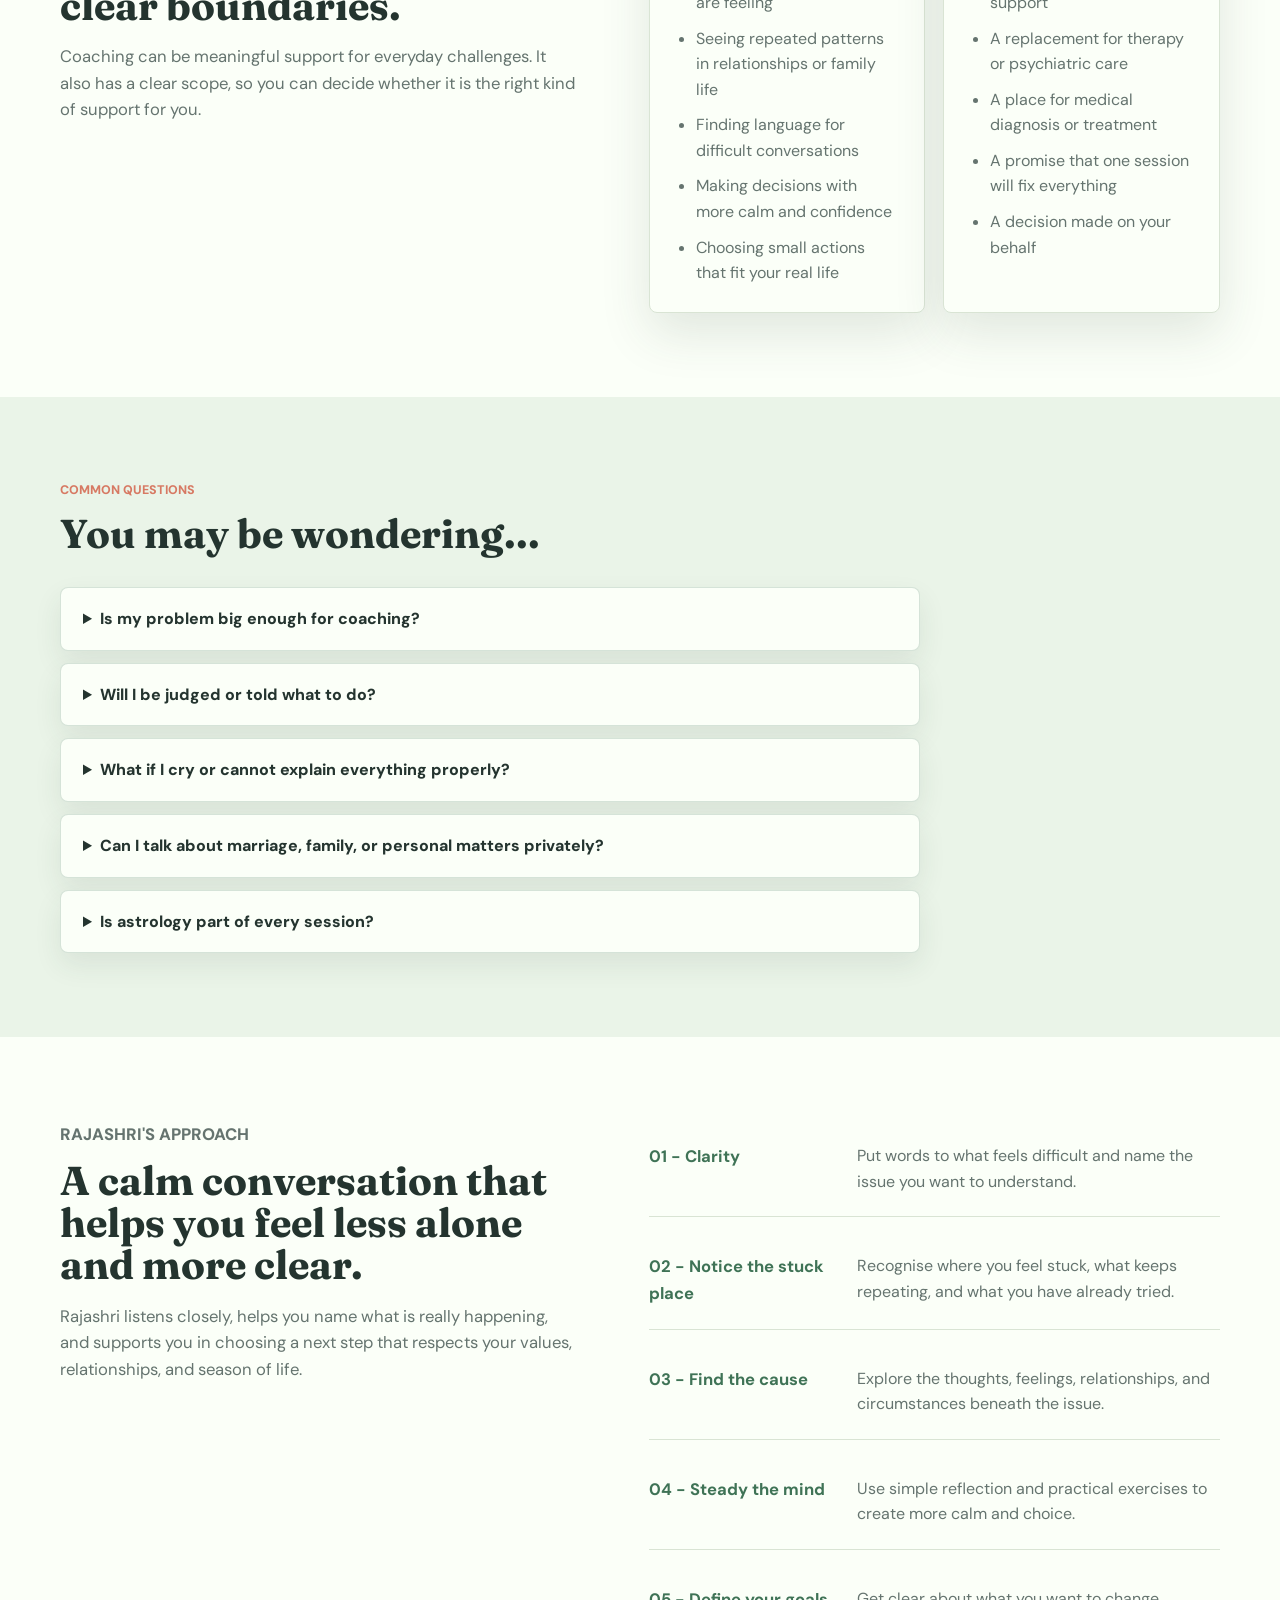
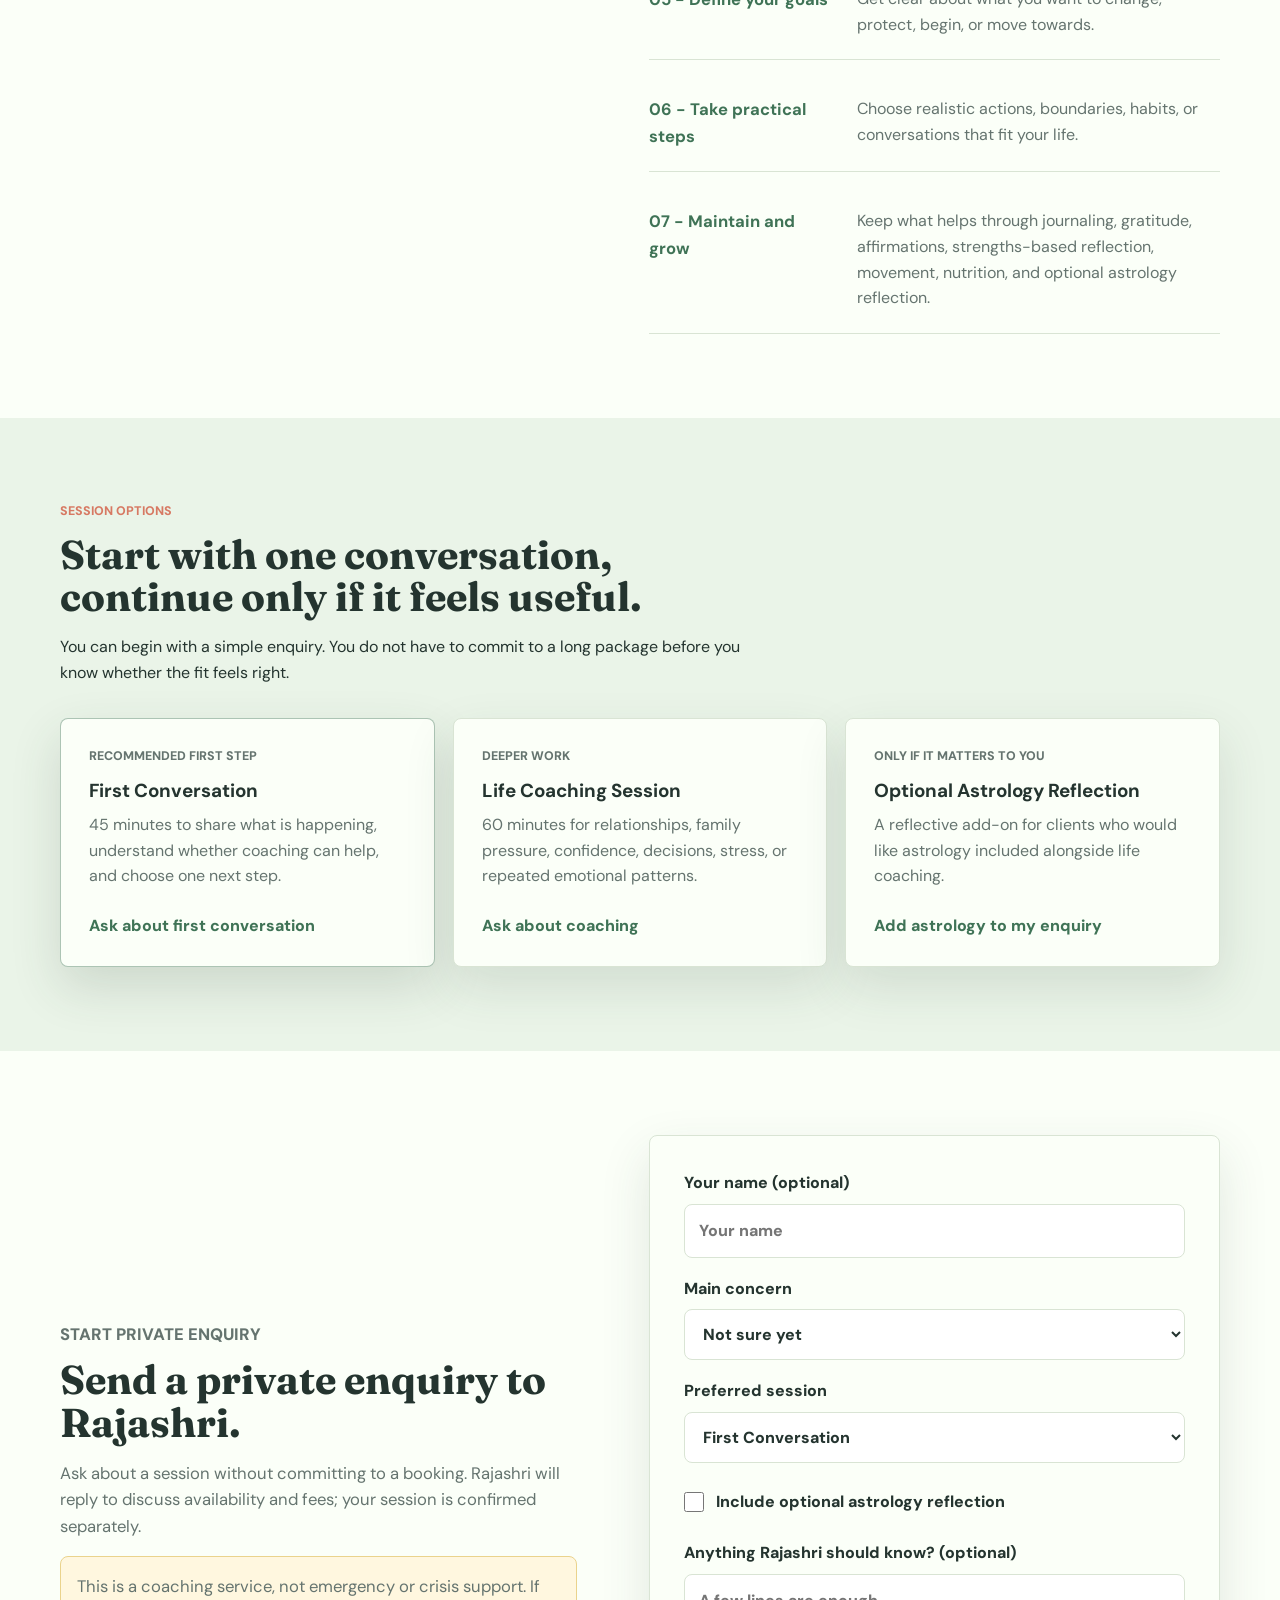
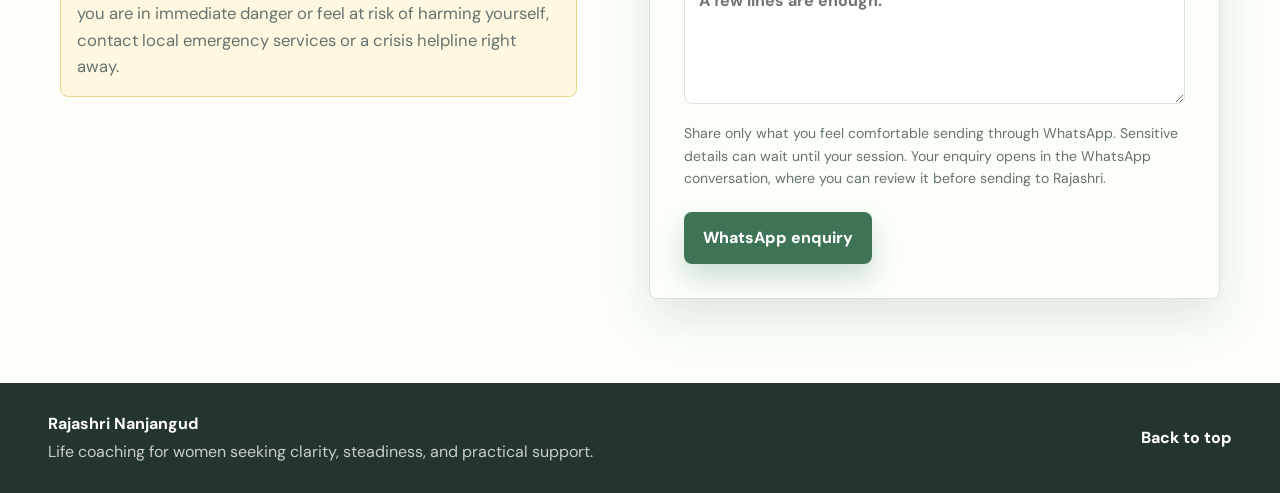
==== commit 1162309c: "Add coaching approach and certificate gallery" ====
--- a/index.html
+++ b/index.html
@@ -14,8 +14,8 @@
       href="https://fonts.googleapis.com/css2?family=DM+Sans:wght@400;500;600;700;800&family=Fraunces:opsz,wght@9..144,600..800&display=swap"
       rel="stylesheet"
     >
-    <link rel="preload" href="styles.css?v=fraunces-dm-sans" as="style">
-    <link rel="stylesheet" href="styles.css?v=fraunces-dm-sans">
+    <link rel="preload" href="styles.css?v=whatsapp-enquiry" as="style">
+    <link rel="stylesheet" href="styles.css?v=whatsapp-enquiry">
   </head>
   <body>
     <header class="site-header" data-header>
@@ -154,6 +154,68 @@
             <span>Practical next steps</span>
           </div>
           <a class="text-link" href="#session-feel">See how sessions feel</a>
+          <div class="certificate-gallery" aria-labelledby="certificate-heading">
+            <p class="section-kicker">Selected certificates</p>
+            <h3 id="certificate-heading">Learning that informs the work.</h3>
+            <p class="certificate-intro">
+              A few certificates are shown here as provided, with light photographic cleanup
+              for readability. Open any image to view it larger.
+            </p>
+            <div class="certificate-grid">
+              <a
+                class="certificate-card"
+                href="assets/certificates/certificate-jyotish-parishad.jpg"
+                target="_blank"
+                rel="noopener noreferrer"
+              >
+                <img
+                  src="assets/certificates/certificate-jyotish-parishad.jpg"
+                  alt="Certificate from Maharashtra Jyotish Parishad issued to Rajashri Nanjangud"
+                  loading="lazy"
+                />
+                <span>Jyotish Shastri certificate</span>
+              </a>
+              <a
+                class="certificate-card"
+                href="assets/certificates/certificate-psychological-testing.jpg"
+                target="_blank"
+                rel="noopener noreferrer"
+              >
+                <img
+                  src="assets/certificates/certificate-psychological-testing.jpg"
+                  alt="Certificate of participation and completion in psychological testing and counselling issued to Rajashri Nanjangud"
+                  loading="lazy"
+                />
+                <span>Psychological testing and counselling training</span>
+              </a>
+              <a
+                class="certificate-card"
+                href="assets/certificates/certificate-jyotish-marathi-one.jpg"
+                target="_blank"
+                rel="noopener noreferrer"
+              >
+                <img
+                  src="assets/certificates/certificate-jyotish-marathi-one.jpg"
+                  alt="Marathi yoga and astrology certificate issued to Rajashri Nanjangud"
+                  loading="lazy"
+                />
+                <span>Yoga and astrology certificate</span>
+              </a>
+              <a
+                class="certificate-card"
+                href="assets/certificates/certificate-jyotish-marathi-two.jpg"
+                target="_blank"
+                rel="noopener noreferrer"
+              >
+                <img
+                  src="assets/certificates/certificate-jyotish-marathi-two.jpg"
+                  alt="Marathi astrology certificate issued to Rajashri Nanjangud"
+                  loading="lazy"
+                />
+                <span>Jyotish Praveen certificate</span>
+              </a>
+            </div>
+          </div>
         </div>
       </section>
 
@@ -276,18 +338,34 @@
             of life.
           </p>
         </div>
-        <ol class="steps" aria-label="Coaching process">
-          <li>
-            <strong>Listen</strong>
-            <span>Your story is heard without rushing to judgement or advice.</span>
-          </li>
-          <li>
-            <strong>Clarify</strong>
-            <span>We gently separate what happened, what you feel, what you need, and what choices are available.</span>
-          </li>
-          <li>
-            <strong>Practice</strong>
-            <span>You leave with a small next step, reflection prompt, or communication plan.</span>
+        <ol class="steps" aria-label="Seven-step coaching journey">
+          <li>
+            <strong>01 - Clarity</strong>
+            <span>Put words to what feels difficult and name the issue you want to understand.</span>
+          </li>
+          <li>
+            <strong>02 - Notice the stuck place</strong>
+            <span>Recognise where you feel stuck, what keeps repeating, and what you have already tried.</span>
+          </li>
+          <li>
+            <strong>03 - Find the cause</strong>
+            <span>Explore the thoughts, feelings, relationships, and circumstances beneath the issue.</span>
+          </li>
+          <li>
+            <strong>04 - Steady the mind</strong>
+            <span>Use simple reflection and practical exercises to create more calm and choice.</span>
+          </li>
+          <li>
+            <strong>05 - Define your goals</strong>
+            <span>Get clear about what you want to change, protect, begin, or move towards.</span>
+          </li>
+          <li>
+            <strong>06 - Take practical steps</strong>
+            <span>Choose realistic actions, boundaries, habits, or conversations that fit your life.</span>
+          </li>
+          <li>
+            <strong>07 - Maintain and grow</strong>
+            <span>Keep what helps through journaling, gratitude, affirmations, strengths-based reflection, movement, nutrition, and optional astrology reflection.</span>
           </li>
         </ol>
       </section>
@@ -306,19 +384,19 @@
             <p class="tag">Recommended first step</p>
             <h3>First Conversation</h3>
             <p>45 minutes to share what is happening, understand whether coaching can help, and choose one next step.</p>
-            <a href="#book" class="text-link">Ask about first conversation</a>
+            <a href="#book" class="text-link" data-session="First Conversation">Ask about first conversation</a>
           </article>
           <article class="session-card">
             <p class="tag">Deeper work</p>
             <h3>Life Coaching Session</h3>
             <p>60 minutes for relationships, family pressure, confidence, decisions, stress, or repeated emotional patterns.</p>
-            <a href="#book" class="text-link">Ask about coaching</a>
+            <a href="#book" class="text-link" data-session="Life Coaching Session">Ask about coaching</a>
           </article>
           <article class="session-card">
             <p class="tag">Only if it matters to you</p>
             <h3>Optional Astrology Reflection</h3>
             <p>A reflective add-on for clients who would like astrology included alongside life coaching.</p>
-            <a href="#book" class="text-link">Ask about this option</a>
+            <a href="#book" class="text-link" data-astrology>Add astrology to my enquiry</a>
           </article>
         </div>
       </section>
@@ -328,8 +406,8 @@
           <p class="section-kicker">Start private enquiry</p>
           <h2>Send a private enquiry to Rajashri.</h2>
           <p>
-            Choose what feels closest to your situation. The buttons open WhatsApp or email
-            with a ready message that you can edit before sending.
+            Ask about a session without committing to a booking. Rajashri will reply to
+            discuss availability and fees; your session is confirmed separately.
           </p>
           <p class="care-note">
             This is a coaching service, not emergency or crisis support. If you are in
@@ -339,13 +417,16 @@
         </div>
 
         <form class="booking-form" data-booking-form>
+          <!-- Prevent implicit submission of personal details into the URL, even without JavaScript. -->
+          <button type="submit" disabled hidden>Send enquiry</button>
           <label>
-            Your name
+            Your name (optional)
             <input type="text" name="name" autocomplete="name" placeholder="Your name">
           </label>
           <label>
             Main concern
             <select name="concern">
+              <option selected>Not sure yet</option>
               <option>I keep overthinking</option>
               <option>I feel responsible for everyone</option>
               <option>I struggle to say no</option>
@@ -353,7 +434,6 @@
               <option>Family expectations</option>
               <option>A new phase of life</option>
               <option>I want to understand myself better</option>
-              <option>Not sure yet</option>
             </select>
           </label>
           <label>
@@ -361,20 +441,26 @@
             <select name="session">
               <option>First Conversation</option>
               <option>Life Coaching Session</option>
-              <option>Astrology add-on</option>
             </select>
           </label>
+          <label class="checkbox-label">
+            <input type="checkbox" name="astrology" value="yes">
+            <span>Include optional astrology reflection</span>
+          </label>
           <label>
-            Anything Rajashri should know?
-            <textarea name="message" rows="4" placeholder="A few lines are enough."></textarea>
+            Anything Rajashri should know? (optional)
+            <textarea name="message" rows="4" placeholder="A few lines are enough." aria-describedby="enquiry-privacy"></textarea>
           </label>
+          <p class="form-hint" id="enquiry-privacy">
+            Share only what you feel comfortable sending through WhatsApp.
+            Sensitive details can wait until your session. Your enquiry opens in the
+            WhatsApp conversation, where you can review it before sending to Rajashri.
+          </p>
+          <noscript><p class="form-hint">The WhatsApp link opens a conversation with Rajashri. Form details cannot be included automatically while JavaScript is off.</p></noscript>
           <div class="form-actions">
-            <button class="button primary" type="button" data-channel="whatsapp">
+            <a class="button primary" href="https://wa.me/919136800769" target="_blank" rel="noopener noreferrer" data-channel="whatsapp">
               WhatsApp enquiry
-            </button>
-            <button class="button secondary" type="button" data-channel="email">
-              Email enquiry
-            </button>
+            </a>
           </div>
         </form>
       </section>
@@ -388,6 +474,6 @@
       <a href="#top">Back to top</a>
     </footer>
 
-    <script src="script.js?v=c6d8c3d"></script>
+    <script src="script.js?v=whatsapp-enquiry"></script>
   </body>
 </html>
--- a/styles.css
+++ b/styles.css
@@ -429,6 +429,64 @@
   font-size: 0.92rem;
 }
 
+.certificate-gallery {
+  margin-top: 36px;
+  padding-top: 28px;
+  border-top: 1px solid var(--color-line);
+}
+
+.certificate-gallery h3 {
+  max-width: 420px;
+  margin-bottom: 10px;
+}
+
+.certificate-intro {
+  max-width: 560px;
+  margin-bottom: 18px;
+  color: var(--color-muted);
+  font-size: 0.95rem !important;
+}
+
+.certificate-grid {
+  display: grid;
+  grid-template-columns: repeat(2, minmax(0, 1fr));
+  gap: 16px;
+}
+
+.certificate-card {
+  display: block;
+  color: var(--color-ink);
+  text-decoration: none;
+}
+
+.certificate-card img {
+  display: block;
+  width: 100%;
+  aspect-ratio: 4 / 3;
+  padding: 6px;
+  object-fit: contain;
+  background: #fff;
+  border: 1px solid var(--color-line);
+  border-radius: var(--radius);
+  box-shadow: var(--shadow-soft);
+  transition: box-shadow 180ms ease, transform 180ms ease;
+}
+
+.certificate-card span {
+  display: block;
+  margin-top: 9px;
+  color: var(--color-muted);
+  font-size: 0.86rem;
+  font-weight: 700;
+  line-height: 1.35;
+}
+
+.certificate-card:hover img,
+.certificate-card:focus-visible img {
+  box-shadow: var(--shadow-card);
+  transform: translateY(-2px);
+}
+
 .questions {
   background: #eaf4e8;
 }
@@ -557,7 +615,7 @@
 
 .steps li {
   display: grid;
-  grid-template-columns: 116px minmax(0, 1fr);
+  grid-template-columns: 190px minmax(0, 1fr);
   gap: 18px;
   padding: 22px 0;
   border-bottom: 1px solid var(--color-line);
@@ -629,6 +687,20 @@
   resize: vertical;
 }
 
+.checkbox-label {
+  grid-template-columns: 24px minmax(0, 1fr);
+  align-items: start;
+  padding: 8px 0;
+  cursor: pointer;
+}
+
+.checkbox-label input {
+  width: 20px;
+  height: 20px;
+  margin: 3px 0 0;
+  accent-color: var(--color-sage-dark);
+}
+
 input:focus,
 select:focus,
 textarea:focus,
@@ -866,6 +938,10 @@
     padding: 22px 18px;
   }
 
+  .certificate-grid {
+    grid-template-columns: 1fr;
+  }
+
   .portrait-mark {
     width: 104px;
     height: 104px;
--- a/styles.css
+++ b/styles.css
@@ -429,6 +429,64 @@
   font-size: 0.92rem;
 }
 
+.certificate-gallery {
+  margin-top: 36px;
+  padding-top: 28px;
+  border-top: 1px solid var(--color-line);
+}
+
+.certificate-gallery h3 {
+  max-width: 420px;
+  margin-bottom: 10px;
+}
+
+.certificate-intro {
+  max-width: 560px;
+  margin-bottom: 18px;
+  color: var(--color-muted);
+  font-size: 0.95rem !important;
+}
+
+.certificate-grid {
+  display: grid;
+  grid-template-columns: repeat(2, minmax(0, 1fr));
+  gap: 16px;
+}
+
+.certificate-card {
+  display: block;
+  color: var(--color-ink);
+  text-decoration: none;
+}
+
+.certificate-card img {
+  display: block;
+  width: 100%;
+  aspect-ratio: 4 / 3;
+  padding: 6px;
+  object-fit: contain;
+  background: #fff;
+  border: 1px solid var(--color-line);
+  border-radius: var(--radius);
+  box-shadow: var(--shadow-soft);
+  transition: box-shadow 180ms ease, transform 180ms ease;
+}
+
+.certificate-card span {
+  display: block;
+  margin-top: 9px;
+  color: var(--color-muted);
+  font-size: 0.86rem;
+  font-weight: 700;
+  line-height: 1.35;
+}
+
+.certificate-card:hover img,
+.certificate-card:focus-visible img {
+  box-shadow: var(--shadow-card);
+  transform: translateY(-2px);
+}
+
 .questions {
   background: #eaf4e8;
 }
@@ -557,7 +615,7 @@
 
 .steps li {
   display: grid;
-  grid-template-columns: 116px minmax(0, 1fr);
+  grid-template-columns: 190px minmax(0, 1fr);
   gap: 18px;
   padding: 22px 0;
   border-bottom: 1px solid var(--color-line);
@@ -629,6 +687,20 @@
   resize: vertical;
 }
 
+.checkbox-label {
+  grid-template-columns: 24px minmax(0, 1fr);
+  align-items: start;
+  padding: 8px 0;
+  cursor: pointer;
+}
+
+.checkbox-label input {
+  width: 20px;
+  height: 20px;
+  margin: 3px 0 0;
+  accent-color: var(--color-sage-dark);
+}
+
 input:focus,
 select:focus,
 textarea:focus,
@@ -866,6 +938,10 @@
     padding: 22px 18px;
   }
 
+  .certificate-grid {
+    grid-template-columns: 1fr;
+  }
+
   .portrait-mark {
     width: 104px;
     height: 104px;
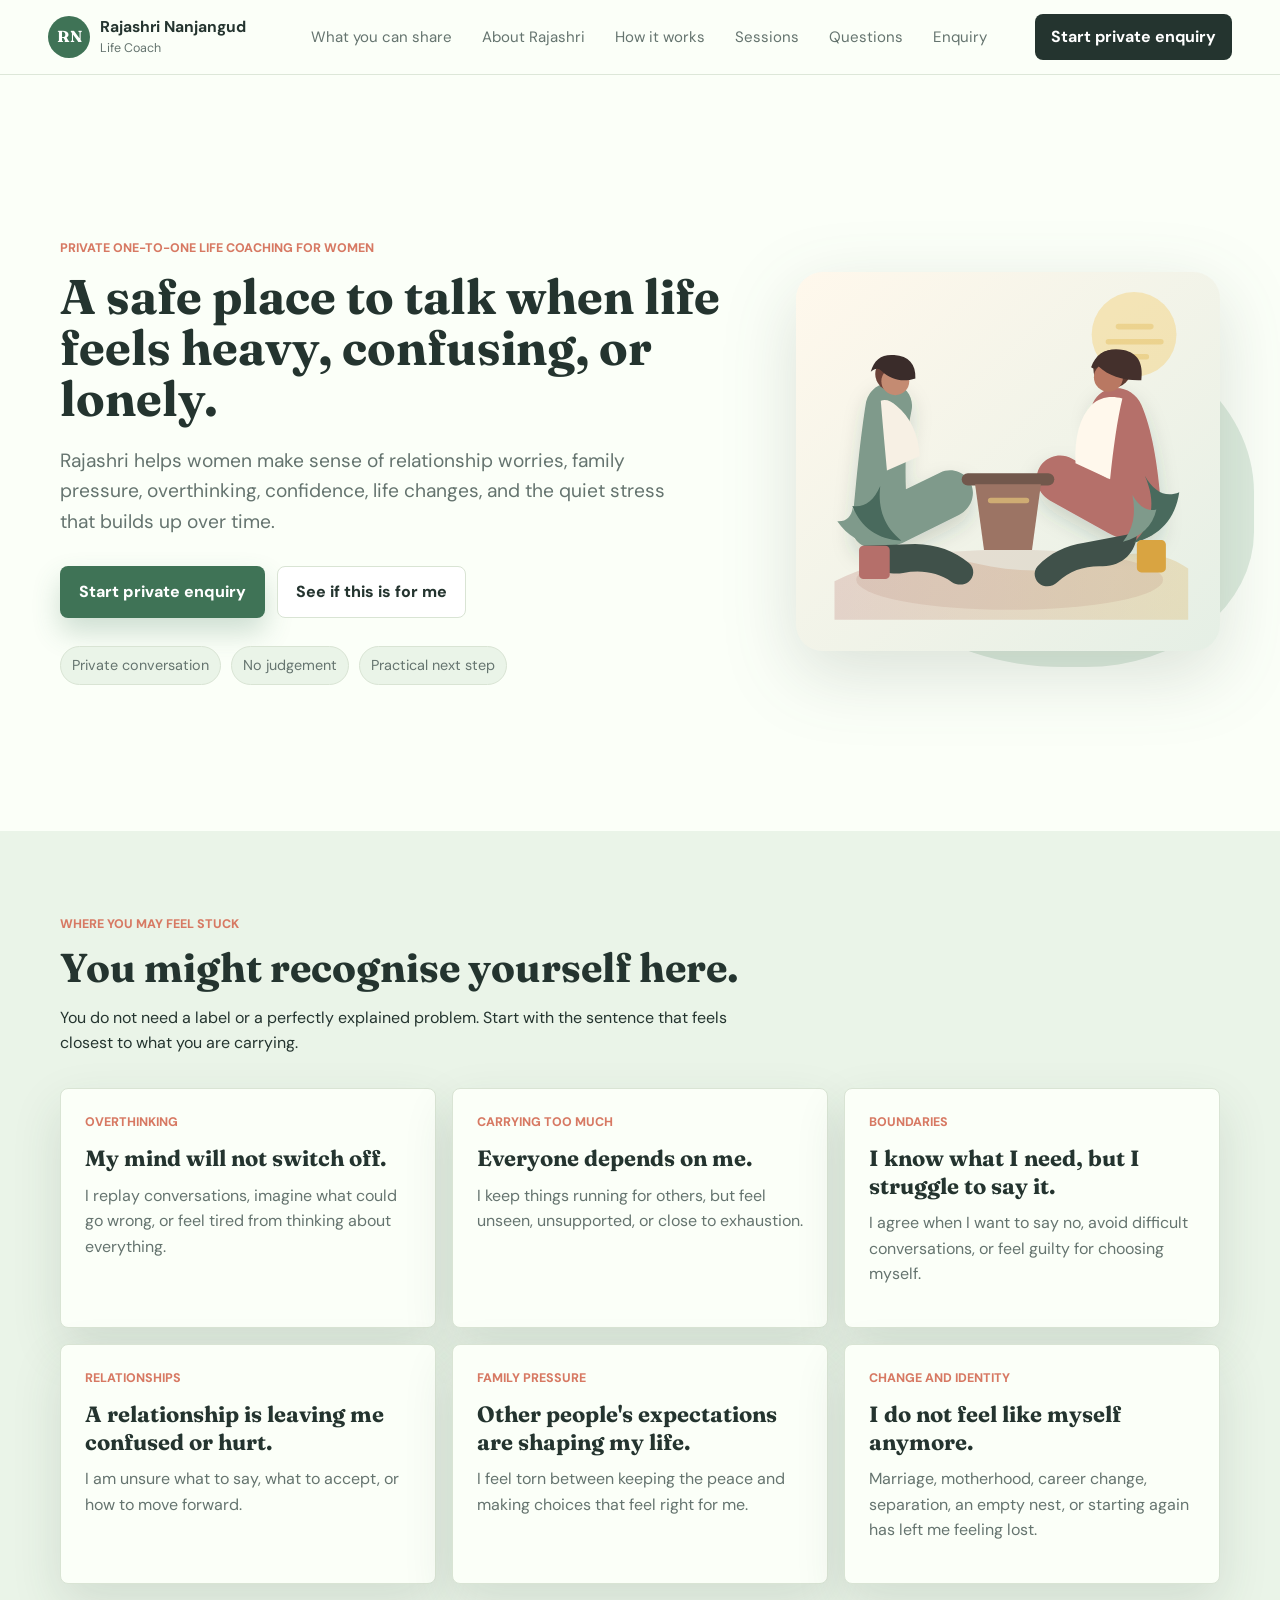
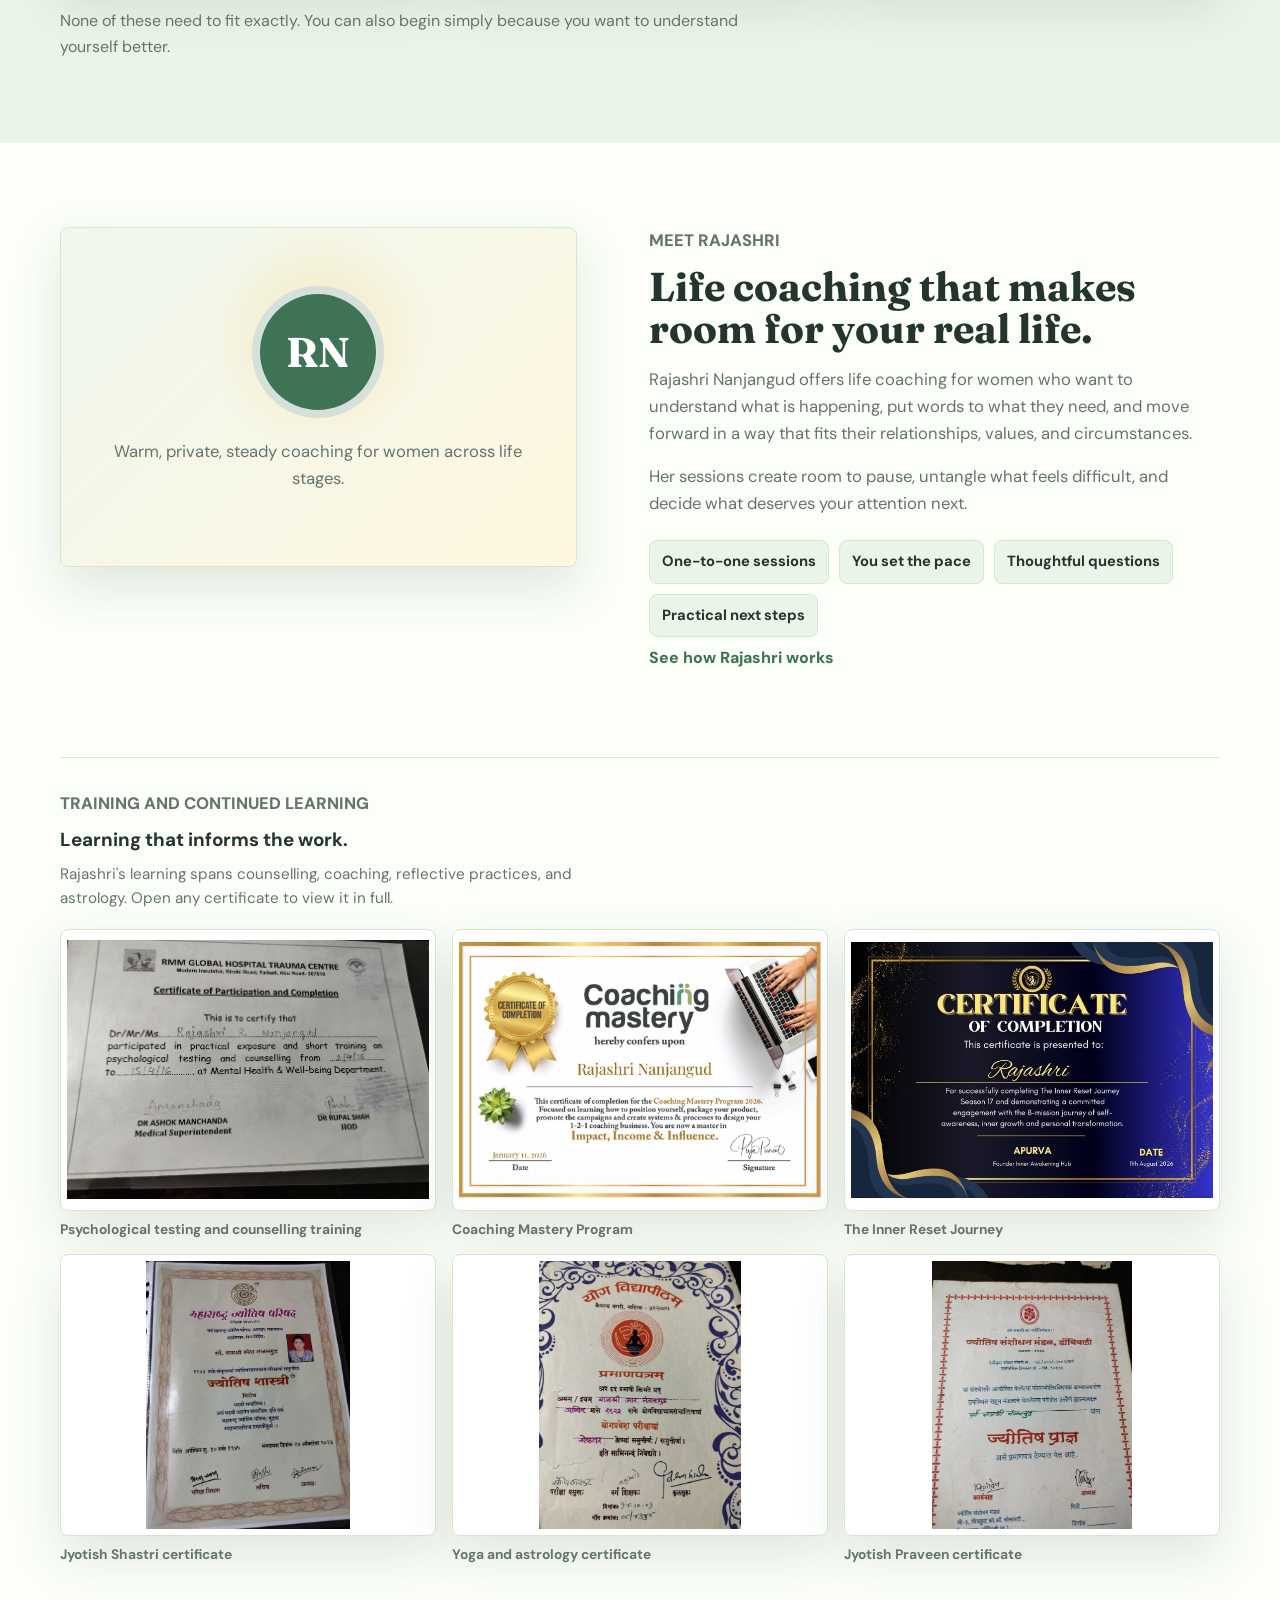
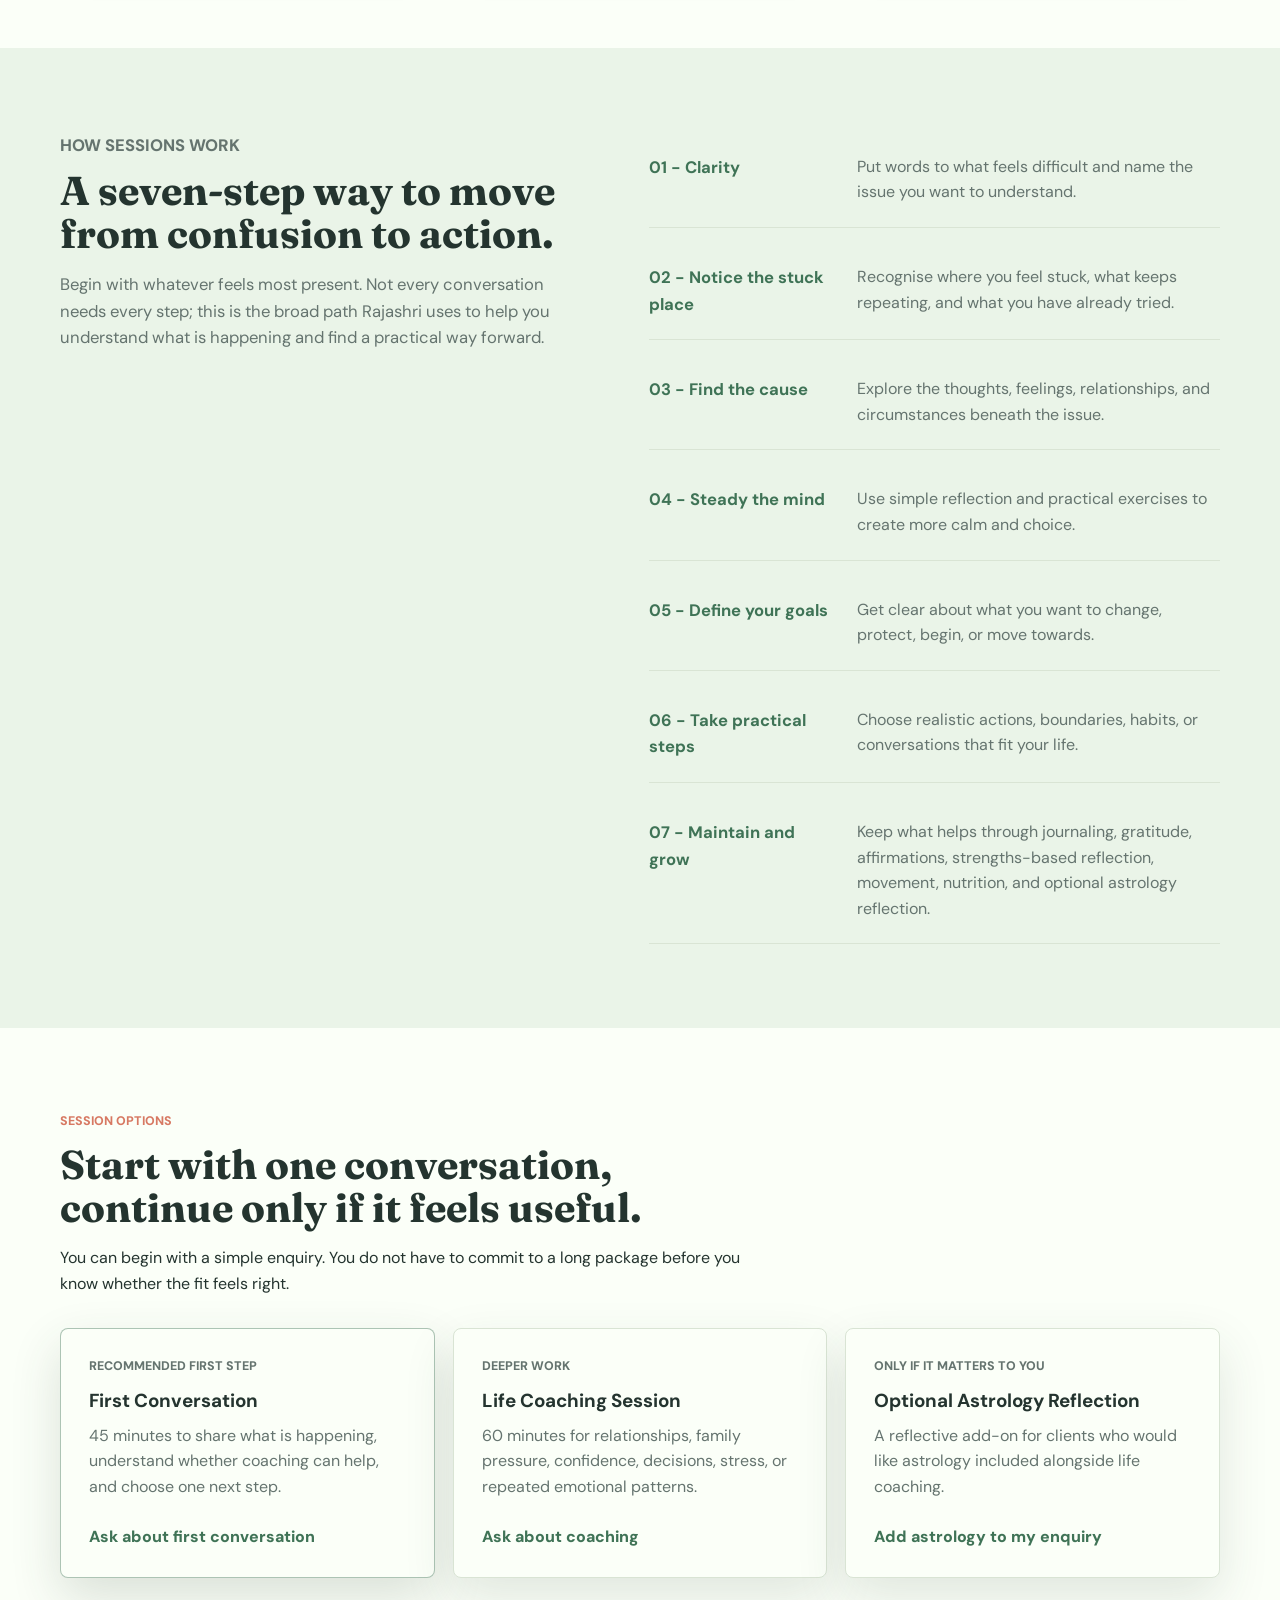
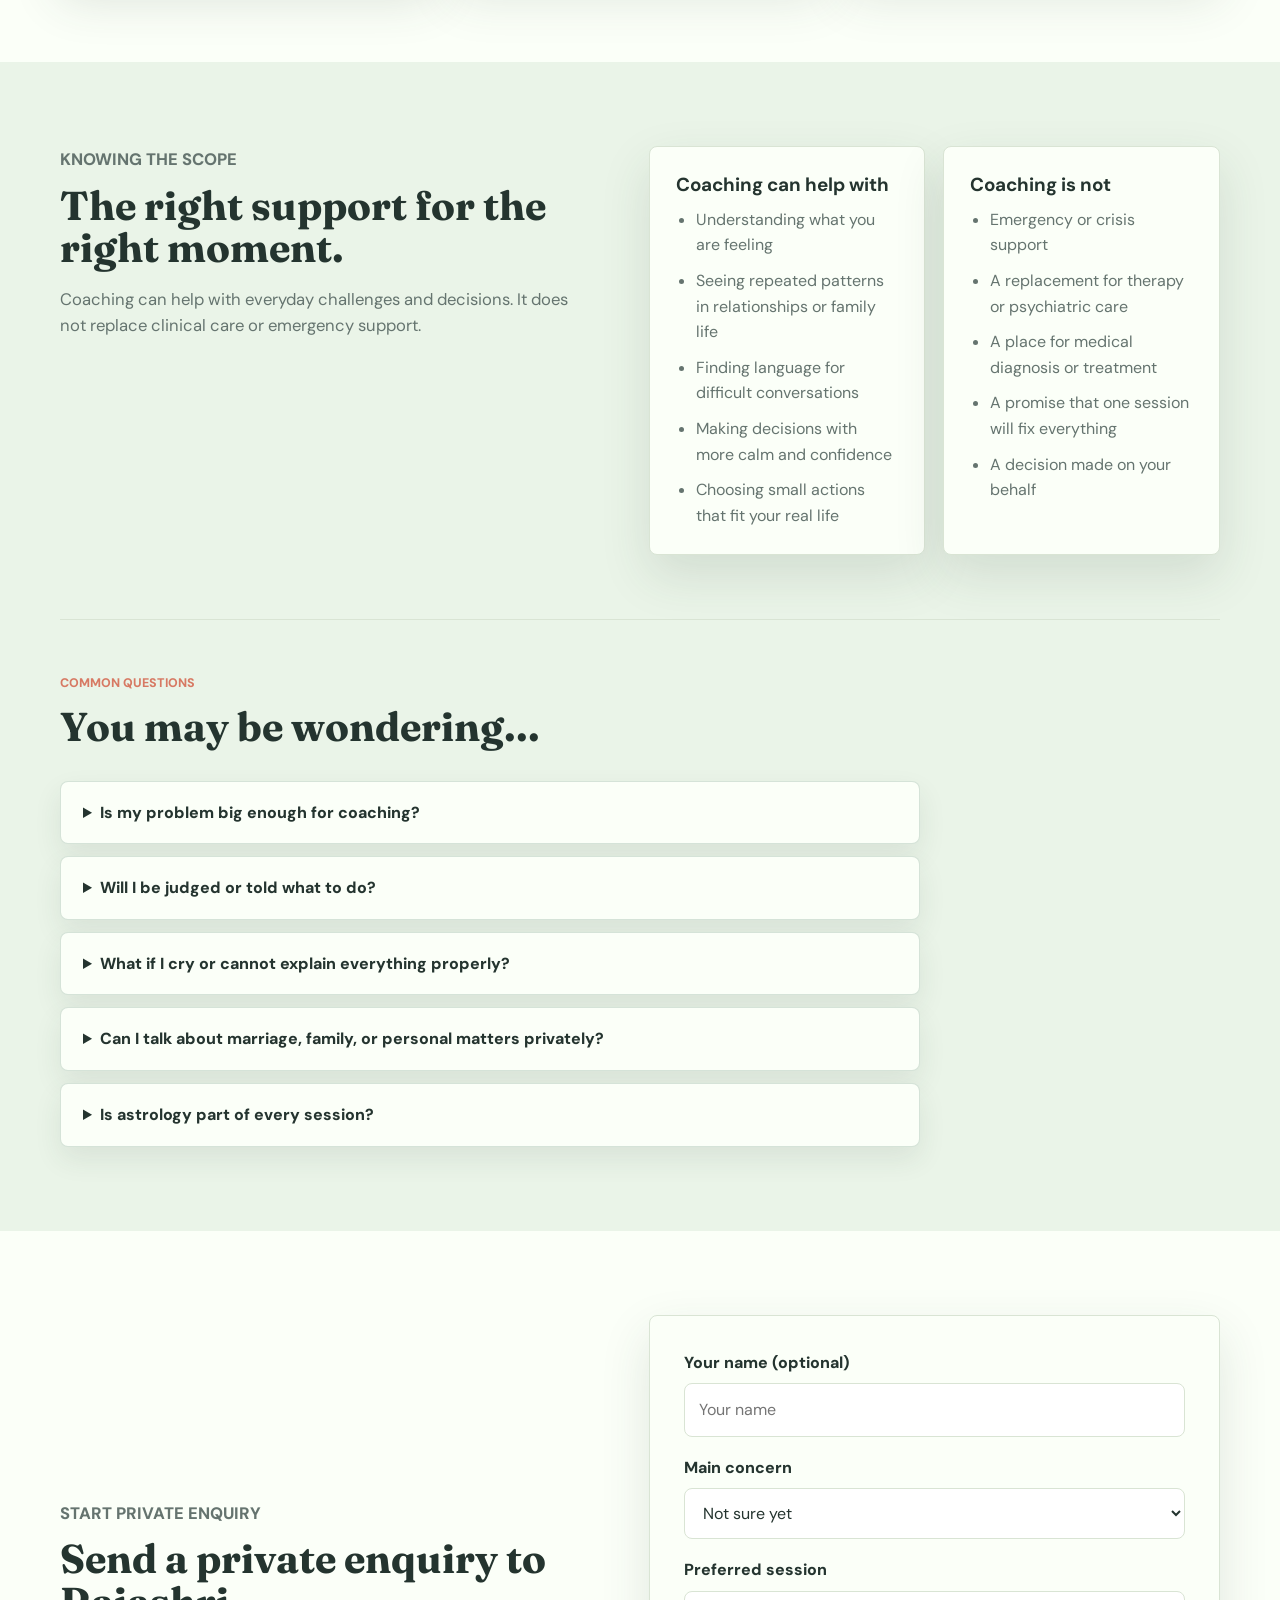
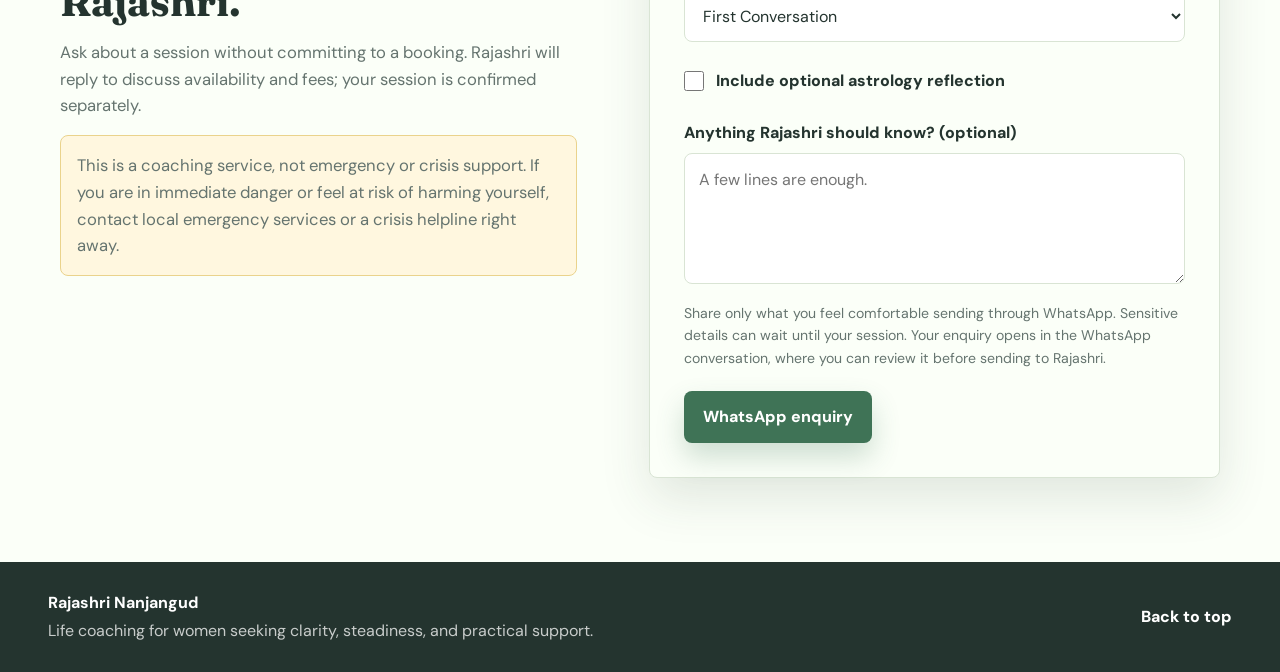
==== commit bd9bbd20: "Improve site story and credentials" ====
--- a/index.html
+++ b/index.html
@@ -14,8 +14,8 @@
       href="https://fonts.googleapis.com/css2?family=DM+Sans:wght@400;500;600;700;800&family=Fraunces:opsz,wght@9..144,600..800&display=swap"
       rel="stylesheet"
     >
-    <link rel="preload" href="styles.css?v=whatsapp-enquiry" as="style">
-    <link rel="stylesheet" href="styles.css?v=whatsapp-enquiry">
+    <link rel="preload" href="styles.css?v=form-weight" as="style">
+    <link rel="stylesheet" href="styles.css?v=form-weight">
   </head>
   <body>
     <header class="site-header" data-header>
@@ -28,10 +28,10 @@
       </a>
       <nav class="nav" aria-label="Main navigation">
         <a href="#concerns">What you can share</a>
-        <a href="#about">About</a>
+        <a href="#about">About Rajashri</a>
+        <a href="#approach">How it works</a>
+        <a href="#sessions">Sessions</a>
         <a href="#questions">Questions</a>
-        <a href="#approach">Approach</a>
-        <a href="#sessions">Sessions</a>
         <a href="#book">Enquiry</a>
       </nav>
       <a class="nav-cta" href="#book">Start private enquiry</a>
@@ -64,70 +64,51 @@
         </figure>
       </section>
 
-      <section class="intro section">
-        <div class="intro-panel">
-          <p class="section-kicker">Why coaching</p>
-          <h2>You do not need to wait for a crisis before asking for support.</h2>
-        </div>
-        <div class="intro-copy">
-          <p>
-            Sometimes the problem is not one big event. It is many small moments:
-            holding back tears, replaying conversations, saying yes when you want to say
-            no, or feeling responsible for everyone.
-          </p>
-          <p>
-            A session gives you time to slow down, say things honestly, understand what
-            is weighing on you, and leave with one clear next step.
-          </p>
-        </div>
-      </section>
-
       <section class="section muted" id="concerns">
         <div class="section-heading">
-          <p class="section-kicker">What you can share</p>
-          <h2>Does this sound like what you are going through?</h2>
-          <p>
-            You do not have to know the right words. If any of these feel familiar, that
-            is enough to begin a conversation.
+          <p class="section-kicker">Where you may feel stuck</p>
+          <h2>You might recognise yourself here.</h2>
+          <p>
+            You do not need a label or a perfectly explained problem. Start with the
+            sentence that feels closest to what you are carrying.
           </p>
         </div>
         <div class="concern-grid">
           <article class="concern-card">
-            <span class="icon" aria-hidden="true">1</span>
-            <h3>I keep overthinking small things until I feel exhausted.</h3>
-            <p>You replay what people said, worry about what they meant, and struggle to feel settled.</p>
-          </article>
-          <article class="concern-card">
-            <span class="icon" aria-hidden="true">2</span>
-            <h3>I feel responsible for everyone, but no one checks on me.</h3>
-            <p>You keep the peace, take care of others, and quietly wonder who is taking care of you.</p>
-          </article>
-          <article class="concern-card">
-            <span class="icon" aria-hidden="true">3</span>
-            <h3>I want to say no, but guilt stops me.</h3>
-            <p>You know what you need, but saying it feels selfish, rude, or too difficult.</p>
-          </article>
-          <article class="concern-card">
-            <span class="icon" aria-hidden="true">4</span>
-            <h3>My relationship or marriage feels confusing.</h3>
-            <p>You are unsure how to talk, what to forgive, what to ask for, or what to do next.</p>
-          </article>
-          <article class="concern-card">
-            <span class="icon" aria-hidden="true">5</span>
-            <h3>I feel judged by family expectations.</h3>
-            <p>You are pulled between what others expect and what feels right for your own life.</p>
-          </article>
-          <article class="concern-card">
-            <span class="icon" aria-hidden="true">6</span>
-            <h3>I am entering a new phase and do not know who I am becoming.</h3>
-            <p>Marriage, motherhood, children growing up, career change, separation, or starting again can feel lonely.</p>
-          </article>
-          <article class="concern-card">
-            <span class="icon" aria-hidden="true">7</span>
-            <h3>I want to understand myself better.</h3>
-            <p>You notice repeated patterns and want to know why they keep happening.</p>
-          </article>
-        </div>
+            <p class="concern-label">Overthinking</p>
+            <h3>My mind will not switch off.</h3>
+            <p>I replay conversations, imagine what could go wrong, or feel tired from thinking about everything.</p>
+          </article>
+          <article class="concern-card">
+            <p class="concern-label">Carrying too much</p>
+            <h3>Everyone depends on me.</h3>
+            <p>I keep things running for others, but feel unseen, unsupported, or close to exhaustion.</p>
+          </article>
+          <article class="concern-card">
+            <p class="concern-label">Boundaries</p>
+            <h3>I know what I need, but I struggle to say it.</h3>
+            <p>I agree when I want to say no, avoid difficult conversations, or feel guilty for choosing myself.</p>
+          </article>
+          <article class="concern-card">
+            <p class="concern-label">Relationships</p>
+            <h3>A relationship is leaving me confused or hurt.</h3>
+            <p>I am unsure what to say, what to accept, or how to move forward.</p>
+          </article>
+          <article class="concern-card">
+            <p class="concern-label">Family pressure</p>
+            <h3>Other people's expectations are shaping my life.</h3>
+            <p>I feel torn between keeping the peace and making choices that feel right for me.</p>
+          </article>
+          <article class="concern-card">
+            <p class="concern-label">Change and identity</p>
+            <h3>I do not feel like myself anymore.</h3>
+            <p>Marriage, motherhood, career change, separation, an empty nest, or starting again has left me feeling lost.</p>
+          </article>
+        </div>
+        <p class="concern-note">
+          None of these need to fit exactly. You can also begin simply because you want
+          to understand yourself better.
+        </p>
       </section>
 
       <section class="section about" id="about">
@@ -135,7 +116,7 @@
           <div class="portrait-mark">RN</div>
           <p>Warm, private, steady coaching for women across life stages.</p>
         </div>
-        <div>
+        <div class="about-copy">
           <p class="section-kicker">Meet Rajashri</p>
           <h2>Life coaching that makes room for your real life.</h2>
           <p>
@@ -153,15 +134,55 @@
             <span>Thoughtful questions</span>
             <span>Practical next steps</span>
           </div>
-          <a class="text-link" href="#session-feel">See how sessions feel</a>
-          <div class="certificate-gallery" aria-labelledby="certificate-heading">
-            <p class="section-kicker">Selected certificates</p>
-            <h3 id="certificate-heading">Learning that informs the work.</h3>
-            <p class="certificate-intro">
-              A few certificates are shown here as provided, with light photographic cleanup
-              for readability. Open any image to view it larger.
-            </p>
-            <div class="certificate-grid">
+          <a class="text-link" href="#approach">See how Rajashri works</a>
+        </div>
+        <div class="certificate-gallery" aria-labelledby="certificate-heading">
+          <p class="section-kicker">Training and continued learning</p>
+          <h3 id="certificate-heading">Learning that informs the work.</h3>
+          <p class="certificate-intro">
+            Rajashri's learning spans counselling, coaching, reflective practices, and
+            astrology. Open any certificate to view it in full.
+          </p>
+          <div class="certificate-grid">
+              <a
+                class="certificate-card"
+                href="assets/certificates/certificate-psychological-testing.jpg"
+                target="_blank"
+                rel="noopener noreferrer"
+              >
+                <img
+                  src="assets/certificates/certificate-psychological-testing.jpg"
+                  alt="Certificate of participation and completion in psychological testing and counselling issued to Rajashri Nanjangud"
+                  loading="lazy"
+                />
+                <span>Psychological testing and counselling training</span>
+              </a>
+              <a
+                class="certificate-card"
+                href="assets/certificates/certificate-coaching-mastery.pdf"
+                target="_blank"
+                rel="noopener noreferrer"
+              >
+                <img
+                  src="assets/certificates/certificate-coaching-mastery.jpg"
+                  alt="Coaching Mastery Program certificate of completion issued to Rajashri Nanjangud"
+                  loading="lazy"
+                />
+                <span>Coaching Mastery Program</span>
+              </a>
+              <a
+                class="certificate-card"
+                href="assets/certificates/certificate-inner-reset.jpg"
+                target="_blank"
+                rel="noopener noreferrer"
+              >
+                <img
+                  src="assets/certificates/certificate-inner-reset.jpg"
+                  alt="Inner Reset Journey certificate of completion presented to Rajashri"
+                  loading="lazy"
+                />
+                <span>The Inner Reset Journey</span>
+              </a>
               <a
                 class="certificate-card"
                 href="assets/certificates/certificate-jyotish-parishad.jpg"
@@ -177,19 +198,6 @@
               </a>
               <a
                 class="certificate-card"
-                href="assets/certificates/certificate-psychological-testing.jpg"
-                target="_blank"
-                rel="noopener noreferrer"
-              >
-                <img
-                  src="assets/certificates/certificate-psychological-testing.jpg"
-                  alt="Certificate of participation and completion in psychological testing and counselling issued to Rajashri Nanjangud"
-                  loading="lazy"
-                />
-                <span>Psychological testing and counselling training</span>
-              </a>
-              <a
-                class="certificate-card"
                 href="assets/certificates/certificate-jyotish-marathi-one.jpg"
                 target="_blank"
                 rel="noopener noreferrer"
@@ -214,128 +222,18 @@
                 />
                 <span>Jyotish Praveen certificate</span>
               </a>
-            </div>
-          </div>
-        </div>
-      </section>
-
-      <section class="section trust-story">
+          </div>
+        </div>
+      </section>
+
+      <section class="section muted approach" id="approach">
         <div>
-          <p class="section-kicker">Why clients come</p>
-          <h2>Most women do not arrive with one neat problem.</h2>
-        </div>
-        <div class="story-copy">
-          <p>
-            They come because they are tired of carrying too much quietly. They may be
-            managing family expectations, relationship confusion, loneliness, anger, guilt,
-            overthinking, or a decision that feels difficult to make alone.
-          </p>
-          <p>
-            Coaching helps turn that tangle into something easier to see: what happened,
-            what is affecting you, what you need, and what choices may be worth exploring.
-          </p>
-        </div>
-      </section>
-
-      <section class="section muted" id="session-feel">
-        <div class="section-heading">
-          <p class="section-kicker">Inside a session</p>
-          <h2>Space to be honest, time to make sense of things.</h2>
-          <p>
-            You can begin with what feels most present today. The conversation follows
-            your situation, rather than a fixed script.
-          </p>
-        </div>
-        <div class="trust-grid">
-          <article class="trust-card">
-            <h3>Start with your story</h3>
-            <p>Share what has been happening in your own words, including the parts that are hard to explain.</p>
-          </article>
-          <article class="trust-card">
-            <h3>Notice what keeps repeating</h3>
-            <p>Look at the situations, feelings, and relationship patterns that may be keeping you stuck.</p>
-          </article>
-          <article class="trust-card">
-            <h3>Consider your options</h3>
-            <p>Explore what you want, what matters to you, and which choices feel possible in your circumstances.</p>
-          </article>
-          <article class="trust-card">
-            <h3>Choose a next step</h3>
-            <p>Leave with a reflection, a conversation to try, a boundary to practice, or one small action.</p>
-          </article>
-        </div>
-      </section>
-
-      <section class="section trust-boundaries">
-        <div>
-          <p class="section-kicker">Clear boundaries</p>
-          <h2>Clear support starts with clear boundaries.</h2>
-          <p>
-            Coaching can be meaningful support for everyday challenges. It also has a
-            clear scope, so you can decide whether it is the right kind of support for you.
-          </p>
-        </div>
-        <div class="boundary-columns">
-          <article>
-            <h3>Coaching can help with</h3>
-            <ul>
-              <li>Understanding what you are feeling</li>
-              <li>Seeing repeated patterns in relationships or family life</li>
-              <li>Finding language for difficult conversations</li>
-              <li>Making decisions with more calm and confidence</li>
-              <li>Choosing small actions that fit your real life</li>
-            </ul>
-          </article>
-          <article>
-            <h3>Coaching is not</h3>
-            <ul>
-              <li>Emergency or crisis support</li>
-              <li>A replacement for therapy or psychiatric care</li>
-              <li>A place for medical diagnosis or treatment</li>
-              <li>A promise that one session will fix everything</li>
-              <li>A decision made on your behalf</li>
-            </ul>
-          </article>
-        </div>
-      </section>
-
-      <section class="section muted questions" id="questions">
-        <div class="section-heading">
-          <p class="section-kicker">Common questions</p>
-          <h2>You may be wondering...</h2>
-        </div>
-        <div class="question-list">
-          <details>
-            <summary>Is my problem big enough for coaching?</summary>
-            <p>Yes. You can come even if nothing dramatic has happened. Coaching can help when you feel confused, tired, stuck, or unsure what to do next.</p>
-          </details>
-          <details>
-            <summary>Will I be judged or told what to do?</summary>
-            <p>No. The session is a private space to be heard clearly. Rajashri may help you see patterns and options, but the final choice stays with you.</p>
-          </details>
-          <details>
-            <summary>What if I cry or cannot explain everything properly?</summary>
-            <p>That is completely okay. You do not have to arrive with perfect words. The conversation can begin from wherever you are.</p>
-          </details>
-          <details>
-            <summary>Can I talk about marriage, family, or personal matters privately?</summary>
-            <p>Yes. You can bring sensitive topics at your own pace. The aim is to help you feel calmer, clearer, and less alone with what you are carrying.</p>
-          </details>
-          <details>
-            <summary>Is astrology part of every session?</summary>
-            <p>No. Life coaching is conversation-led and focused on your real life. If astrology is meaningful to you, it can be included as an optional reflective lens.</p>
-          </details>
-        </div>
-      </section>
-
-      <section class="section approach" id="approach">
-        <div>
-          <p class="section-kicker">Rajashri's approach</p>
-          <h2>A calm conversation that helps you feel less alone and more clear.</h2>
-          <p>
-            Rajashri listens closely, helps you name what is really happening, and supports
-            you in choosing a next step that respects your values, relationships, and season
-            of life.
+          <p class="section-kicker">How sessions work</p>
+          <h2>A seven-step way to move from confusion to action.</h2>
+          <p>
+            Begin with whatever feels most present. Not every conversation needs every
+            step; this is the broad path Rajashri uses to help you understand what is
+            happening and find a practical way forward.
           </p>
         </div>
         <ol class="steps" aria-label="Seven-step coaching journey">
@@ -370,7 +268,7 @@
         </ol>
       </section>
 
-      <section class="section muted" id="sessions">
+      <section class="section" id="sessions">
         <div class="section-heading">
           <p class="section-kicker">Session options</p>
           <h2>Start with one conversation, continue only if it feels useful.</h2>
@@ -398,6 +296,70 @@
             <p>A reflective add-on for clients who would like astrology included alongside life coaching.</p>
             <a href="#book" class="text-link" data-astrology>Add astrology to my enquiry</a>
           </article>
+        </div>
+      </section>
+
+      <section class="section muted guidance" id="questions">
+        <div class="trust-boundaries">
+          <div>
+            <p class="section-kicker">Knowing the scope</p>
+            <h2>The right support for the right moment.</h2>
+            <p>
+              Coaching can help with everyday challenges and decisions. It does not
+              replace clinical care or emergency support.
+            </p>
+          </div>
+          <div class="boundary-columns">
+            <article>
+              <h3>Coaching can help with</h3>
+              <ul>
+                <li>Understanding what you are feeling</li>
+                <li>Seeing repeated patterns in relationships or family life</li>
+                <li>Finding language for difficult conversations</li>
+                <li>Making decisions with more calm and confidence</li>
+                <li>Choosing small actions that fit your real life</li>
+              </ul>
+            </article>
+            <article>
+              <h3>Coaching is not</h3>
+              <ul>
+                <li>Emergency or crisis support</li>
+                <li>A replacement for therapy or psychiatric care</li>
+                <li>A place for medical diagnosis or treatment</li>
+                <li>A promise that one session will fix everything</li>
+                <li>A decision made on your behalf</li>
+              </ul>
+            </article>
+          </div>
+        </div>
+
+        <div class="questions">
+          <div class="section-heading">
+            <p class="section-kicker">Common questions</p>
+            <h2>You may be wondering...</h2>
+          </div>
+          <div class="question-list">
+            <details>
+              <summary>Is my problem big enough for coaching?</summary>
+              <p>Yes. You can come even if nothing dramatic has happened. Coaching can help when you feel confused, tired, stuck, or unsure what to do next.</p>
+            </details>
+            <details>
+              <summary>Will I be judged or told what to do?</summary>
+              <p>No. The session is a private space to be heard clearly. Rajashri may help you see patterns and options, but the final choice stays with you.</p>
+            </details>
+            <details>
+              <summary>What if I cry or cannot explain everything properly?</summary>
+              <p>That is completely okay. You do not have to arrive with perfect words. The conversation can begin from wherever you are.</p>
+            </details>
+            <details>
+              <summary>Can I talk about marriage, family, or personal matters privately?</summary>
+              <p>Yes. You can bring sensitive topics at your own pace. The aim is to help you feel calmer, clearer, and less alone with what you are carrying.</p>
+            </details>
+            <details>
+              <summary>Is astrology part of every session?</summary>
+              <p>No. Life coaching is conversation-led and focused on your real life. If astrology is meaningful to you, it can be included as an optional reflective lens.</p>
+            </details>
+          </div>
         </div>
       </section>
 
@@ -427,12 +389,12 @@
             Main concern
             <select name="concern">
               <option selected>Not sure yet</option>
-              <option>I keep overthinking</option>
-              <option>I feel responsible for everyone</option>
-              <option>I struggle to say no</option>
-              <option>Relationship or marriage confusion</option>
-              <option>Family expectations</option>
-              <option>A new phase of life</option>
+              <option>My mind will not switch off</option>
+              <option>I am carrying too much for others</option>
+              <option>I struggle to say what I need</option>
+              <option>A relationship is weighing on me</option>
+              <option>I feel pressured by family expectations</option>
+              <option>I feel lost in a life change</option>
               <option>I want to understand myself better</option>
             </select>
           </label>
@@ -474,6 +436,6 @@
       <a href="#top">Back to top</a>
     </footer>
 
-    <script src="script.js?v=whatsapp-enquiry"></script>
+    <script src="script.js?v=story-credentials"></script>
   </body>
 </html>
--- a/styles.css
+++ b/styles.css
@@ -11,6 +11,7 @@
   --color-card: #fbfff8;
   --color-field: #ffffff;
   --shadow-soft: 0 20px 50px rgba(48, 68, 55, 0.13);
+  --shadow-card: 0 24px 60px rgba(48, 68, 55, 0.18);
   --radius: 8px;
   --max-width: 1160px;
   --font-primary: "Fraunces", Georgia, serif;
@@ -278,12 +279,10 @@
   filter: drop-shadow(0 22px 36px rgba(48, 68, 55, 0.16));
 }
 
-.intro,
 .about,
 .approach,
 .book-section,
 .trust-hero,
-.trust-story,
 .trust-boundaries {
   display: grid;
   grid-template-columns: 0.95fr 1.05fr;
@@ -291,11 +290,6 @@
   align-items: start;
 }
 
-.intro-panel {
-  padding-top: 8px;
-}
-
-.intro-copy,
 .about p,
 .approach p,
 .book-copy p {
@@ -318,7 +312,7 @@
 
 .concern-grid {
   display: grid;
-  grid-template-columns: repeat(4, minmax(0, 1fr));
+  grid-template-columns: repeat(3, minmax(0, 1fr));
   gap: 16px;
 }
 
@@ -338,7 +332,7 @@
 }
 
 .concern-card {
-  min-height: 250px;
+  min-height: 220px;
   padding: 24px;
 }
 
@@ -352,16 +346,18 @@
   font-size: 1.38rem;
 }
 
-.icon {
-  display: grid;
-  width: 42px;
-  height: 42px;
-  margin-bottom: 18px;
-  place-items: center;
-  color: var(--color-sage-dark);
-  background: #eff7ee;
-  border-radius: 50%;
-  font-size: 1.35rem;
+.concern-label {
+  margin-bottom: 12px;
+  color: var(--color-rose) !important;
+  font-size: 0.78rem;
+  font-weight: 800;
+  text-transform: uppercase;
+}
+
+.concern-note {
+  max-width: 720px;
+  margin: 24px 0 0;
+  color: var(--color-muted);
 }
 
 .steps {
@@ -373,7 +369,7 @@
 }
 
 .about {
-  align-items: center;
+  align-items: start;
 }
 
 .about-portrait {
@@ -430,8 +426,9 @@
 }
 
 .certificate-gallery {
-  margin-top: 36px;
-  padding-top: 28px;
+  grid-column: 1 / -1;
+  margin-top: 14px;
+  padding-top: 32px;
   border-top: 1px solid var(--color-line);
 }
 
@@ -449,7 +446,7 @@
 
 .certificate-grid {
   display: grid;
-  grid-template-columns: repeat(2, minmax(0, 1fr));
+  grid-template-columns: repeat(3, minmax(0, 1fr));
   gap: 16px;
 }
 
@@ -487,8 +484,14 @@
   transform: translateY(-2px);
 }
 
-.questions {
-  background: #eaf4e8;
+.guidance {
+  display: grid;
+  gap: 64px;
+}
+
+.guidance .questions {
+  padding-top: 54px;
+  border-top: 1px solid var(--color-line);
 }
 
 .question-list {
@@ -556,7 +559,6 @@
 }
 
 .trust-profile-card p,
-.story-copy p,
 .trust-boundaries p,
 .note-panel p {
   color: var(--color-muted);
@@ -681,6 +683,12 @@
   border: 1px solid var(--color-line);
   border-radius: var(--radius);
   font: inherit;
+  font-weight: 400;
+}
+
+input::placeholder,
+textarea::placeholder {
+  font-weight: 400;
 }
 
 textarea {
@@ -773,12 +781,10 @@
   }
 
   .hero,
-  .intro,
   .about,
   .approach,
   .book-section,
   .trust-hero,
-  .trust-story,
   .trust-boundaries {
     grid-template-columns: 1fr;
   }
@@ -804,6 +810,10 @@
     grid-template-columns: repeat(2, minmax(0, 1fr));
   }
 
+  .certificate-grid {
+    grid-template-columns: repeat(2, minmax(0, 1fr));
+  }
+
   .concern-card {
     min-height: 220px;
   }
@@ -873,12 +883,10 @@
   }
 
   .hero-text,
-  .intro-copy,
   .about p,
   .approach p,
   .book-copy p,
   .trust-profile-card p,
-  .story-copy p,
   .trust-boundaries p,
   .note-panel p {
     font-size: 1rem;
@@ -923,13 +931,6 @@
 
   .concern-card h3 {
     font-size: 1.24rem;
-  }
-
-  .icon {
-    width: 36px;
-    height: 36px;
-    margin-bottom: 14px;
-    font-size: 1rem;
   }
 
   .about-portrait,
--- a/styles.css
+++ b/styles.css
@@ -11,6 +11,7 @@
   --color-card: #fbfff8;
   --color-field: #ffffff;
   --shadow-soft: 0 20px 50px rgba(48, 68, 55, 0.13);
+  --shadow-card: 0 24px 60px rgba(48, 68, 55, 0.18);
   --radius: 8px;
   --max-width: 1160px;
   --font-primary: "Fraunces", Georgia, serif;
@@ -278,12 +279,10 @@
   filter: drop-shadow(0 22px 36px rgba(48, 68, 55, 0.16));
 }
 
-.intro,
 .about,
 .approach,
 .book-section,
 .trust-hero,
-.trust-story,
 .trust-boundaries {
   display: grid;
   grid-template-columns: 0.95fr 1.05fr;
@@ -291,11 +290,6 @@
   align-items: start;
 }
 
-.intro-panel {
-  padding-top: 8px;
-}
-
-.intro-copy,
 .about p,
 .approach p,
 .book-copy p {
@@ -318,7 +312,7 @@
 
 .concern-grid {
   display: grid;
-  grid-template-columns: repeat(4, minmax(0, 1fr));
+  grid-template-columns: repeat(3, minmax(0, 1fr));
   gap: 16px;
 }
 
@@ -338,7 +332,7 @@
 }
 
 .concern-card {
-  min-height: 250px;
+  min-height: 220px;
   padding: 24px;
 }
 
@@ -352,16 +346,18 @@
   font-size: 1.38rem;
 }
 
-.icon {
-  display: grid;
-  width: 42px;
-  height: 42px;
-  margin-bottom: 18px;
-  place-items: center;
-  color: var(--color-sage-dark);
-  background: #eff7ee;
-  border-radius: 50%;
-  font-size: 1.35rem;
+.concern-label {
+  margin-bottom: 12px;
+  color: var(--color-rose) !important;
+  font-size: 0.78rem;
+  font-weight: 800;
+  text-transform: uppercase;
+}
+
+.concern-note {
+  max-width: 720px;
+  margin: 24px 0 0;
+  color: var(--color-muted);
 }
 
 .steps {
@@ -373,7 +369,7 @@
 }
 
 .about {
-  align-items: center;
+  align-items: start;
 }
 
 .about-portrait {
@@ -430,8 +426,9 @@
 }
 
 .certificate-gallery {
-  margin-top: 36px;
-  padding-top: 28px;
+  grid-column: 1 / -1;
+  margin-top: 14px;
+  padding-top: 32px;
   border-top: 1px solid var(--color-line);
 }
 
@@ -449,7 +446,7 @@
 
 .certificate-grid {
   display: grid;
-  grid-template-columns: repeat(2, minmax(0, 1fr));
+  grid-template-columns: repeat(3, minmax(0, 1fr));
   gap: 16px;
 }
 
@@ -487,8 +484,14 @@
   transform: translateY(-2px);
 }
 
-.questions {
-  background: #eaf4e8;
+.guidance {
+  display: grid;
+  gap: 64px;
+}
+
+.guidance .questions {
+  padding-top: 54px;
+  border-top: 1px solid var(--color-line);
 }
 
 .question-list {
@@ -556,7 +559,6 @@
 }
 
 .trust-profile-card p,
-.story-copy p,
 .trust-boundaries p,
 .note-panel p {
   color: var(--color-muted);
@@ -681,6 +683,12 @@
   border: 1px solid var(--color-line);
   border-radius: var(--radius);
   font: inherit;
+  font-weight: 400;
+}
+
+input::placeholder,
+textarea::placeholder {
+  font-weight: 400;
 }
 
 textarea {
@@ -773,12 +781,10 @@
   }
 
   .hero,
-  .intro,
   .about,
   .approach,
   .book-section,
   .trust-hero,
-  .trust-story,
   .trust-boundaries {
     grid-template-columns: 1fr;
   }
@@ -804,6 +810,10 @@
     grid-template-columns: repeat(2, minmax(0, 1fr));
   }
 
+  .certificate-grid {
+    grid-template-columns: repeat(2, minmax(0, 1fr));
+  }
+
   .concern-card {
     min-height: 220px;
   }
@@ -873,12 +883,10 @@
   }
 
   .hero-text,
-  .intro-copy,
   .about p,
   .approach p,
   .book-copy p,
   .trust-profile-card p,
-  .story-copy p,
   .trust-boundaries p,
   .note-panel p {
     font-size: 1rem;
@@ -923,13 +931,6 @@
 
   .concern-card h3 {
     font-size: 1.24rem;
-  }
-
-  .icon {
-    width: 36px;
-    height: 36px;
-    margin-bottom: 14px;
-    font-size: 1rem;
   }
 
   .about-portrait,
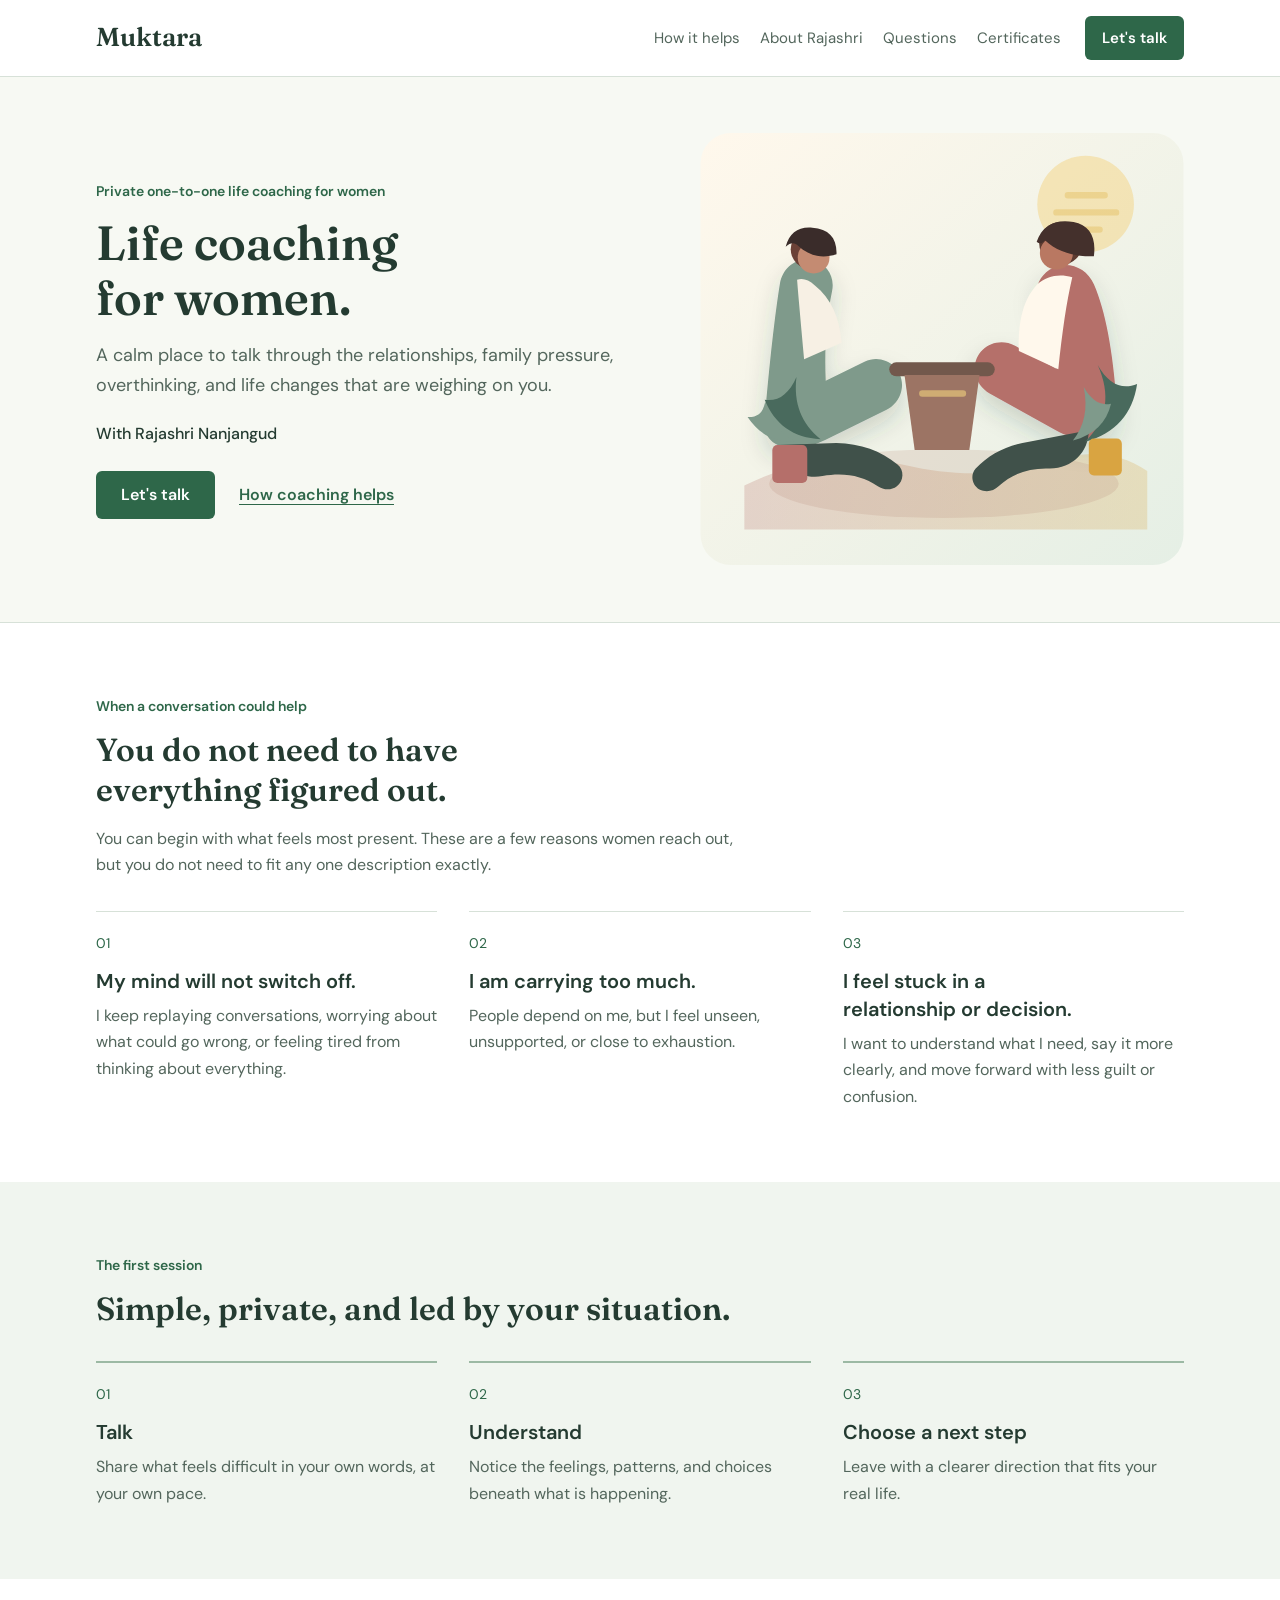
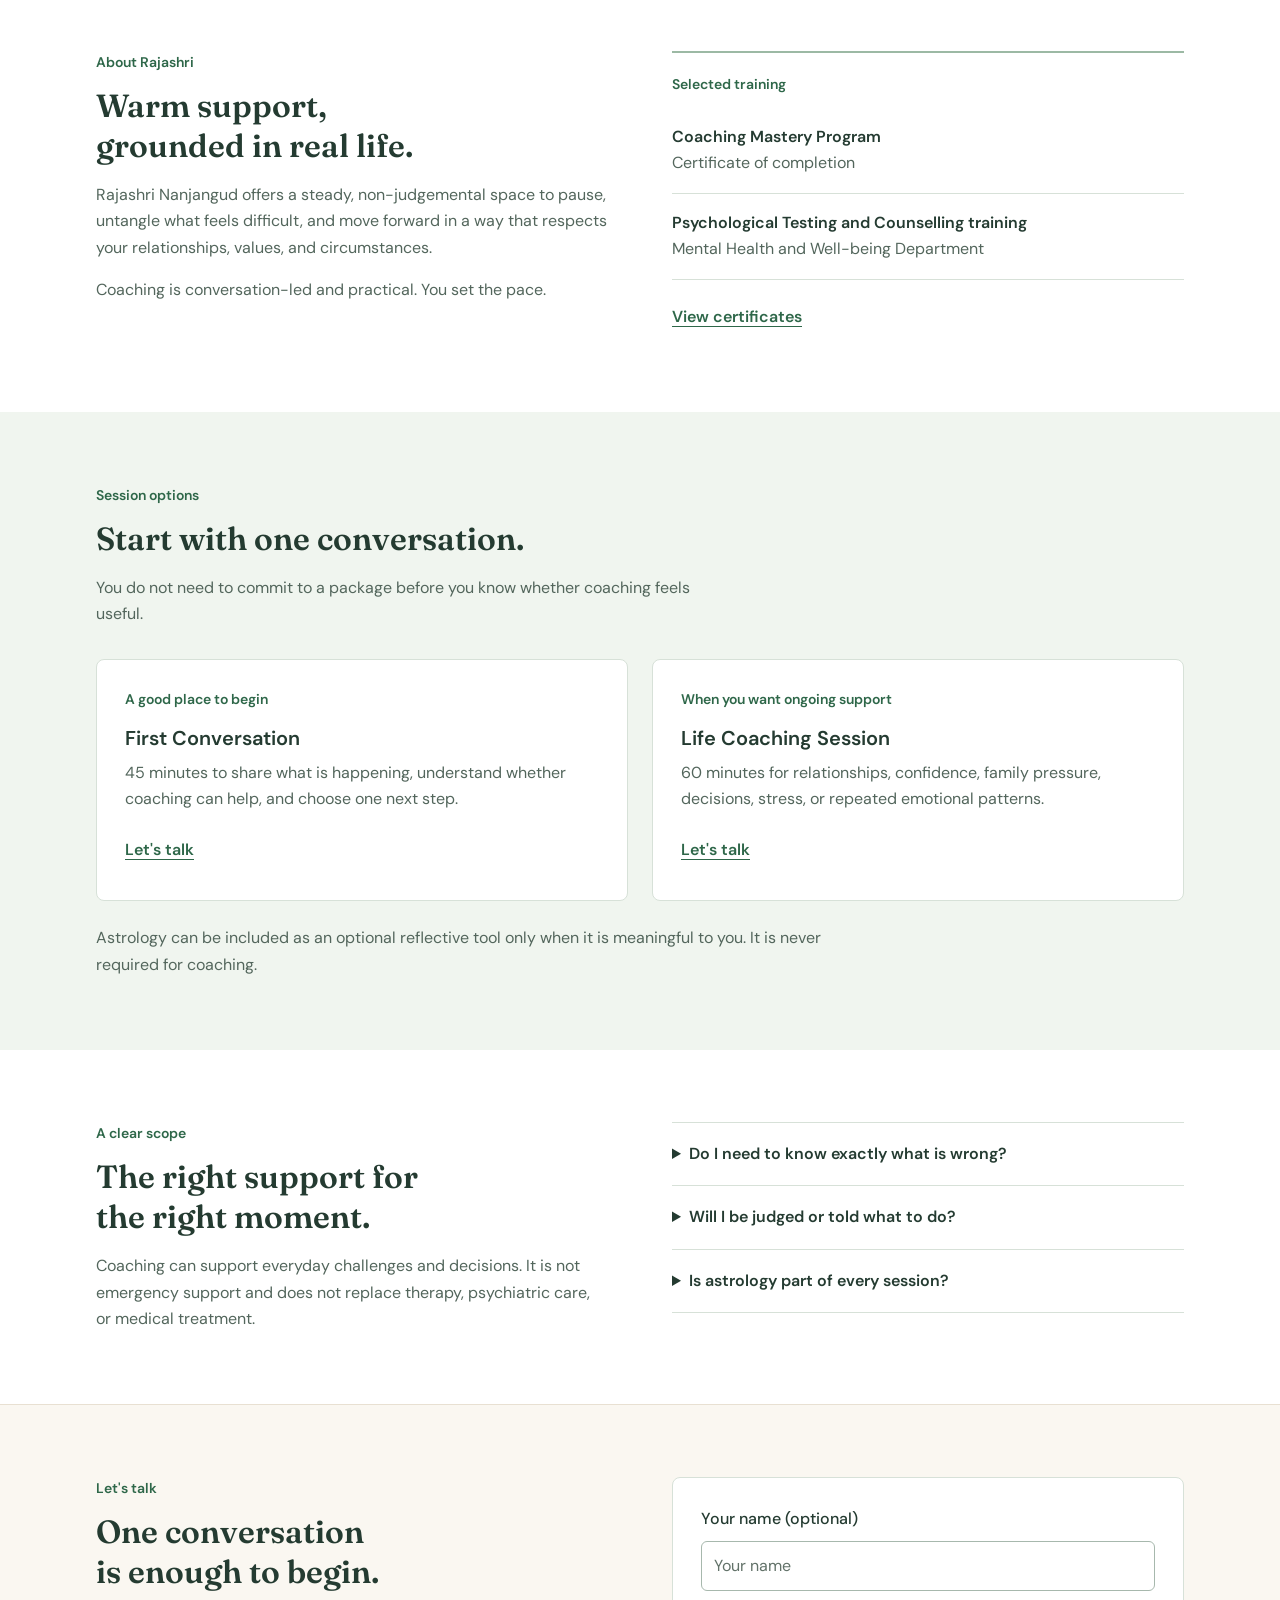
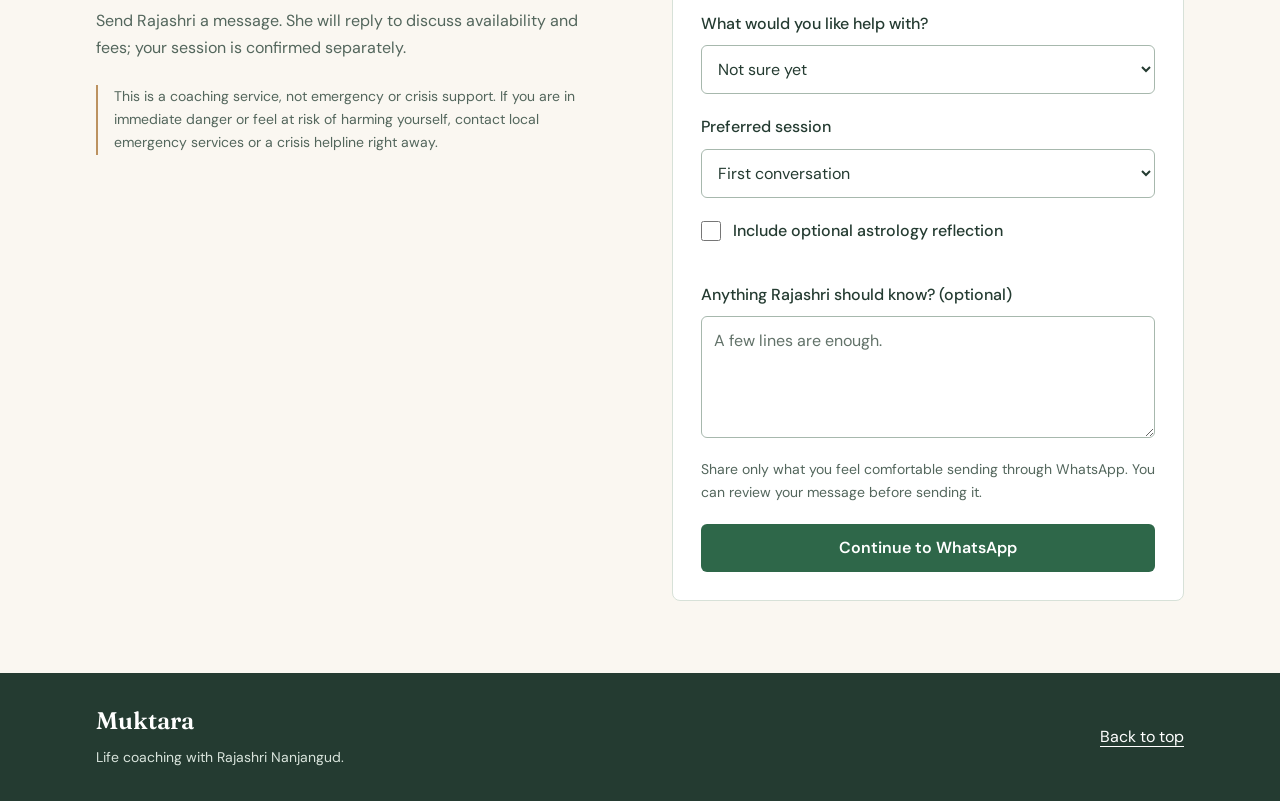
==== commit 4a7f4c5a: "Simplify site layout, improve responsive navigation and add certificate page" ====
--- a/index.html
+++ b/index.html
@@ -3,439 +3,154 @@
   <head>
     <meta charset="utf-8">
     <meta name="viewport" content="width=device-width, initial-scale=1">
-    <meta
-      name="description"
-      content="Life coaching sessions with Rajashri Nanjangud for women seeking grounded support with everyday emotional, relationship, family, work, and self-growth concerns."
-    >
-    <title>Rajashri Nanjangud | Life Coaching for Women</title>
+    <meta name="description" content="Muktara offers private one-to-one life coaching with Rajashri Nanjangud for women seeking clarity, steadiness, and practical next steps.">
+    <title>Muktara | Life Coaching with Rajashri Nanjangud</title>
     <link rel="preconnect" href="https://fonts.googleapis.com">
     <link rel="preconnect" href="https://fonts.gstatic.com" crossorigin>
-    <link
-      href="https://fonts.googleapis.com/css2?family=DM+Sans:wght@400;500;600;700;800&family=Fraunces:opsz,wght@9..144,600..800&display=swap"
-      rel="stylesheet"
-    >
-    <link rel="preload" href="styles.css?v=form-weight" as="style">
-    <link rel="stylesheet" href="styles.css?v=form-weight">
+    <link href="https://fonts.googleapis.com/css2?family=DM+Sans:wght@400;500;600;700&family=Fraunces:opsz,wght@9..144,600..800&display=swap" rel="stylesheet">
+    <link rel="preload" href="styles.css?v=compact-header" as="style">
+    <link rel="stylesheet" href="styles.css?v=compact-header">
   </head>
   <body>
+    <a class="skip-link" href="#top">Skip to content</a>
     <header class="site-header" data-header>
-      <a class="brand" href="#top" aria-label="Rajashri Nanjangud home">
-        <span class="brand-mark">RN</span>
-        <span>
-          <strong>Rajashri Nanjangud</strong>
-          <small>Life Coach</small>
-        </span>
+      <a class="brand" href="#top" aria-label="Muktara home">
+        <span class="brand-name">Muktara</span>
       </a>
-      <nav class="nav" aria-label="Main navigation">
-        <a href="#concerns">What you can share</a>
+      <nav class="nav" id="main-navigation" aria-label="Main navigation">
+        <a href="#how-it-helps">How it helps</a>
         <a href="#about">About Rajashri</a>
-        <a href="#approach">How it works</a>
-        <a href="#sessions">Sessions</a>
         <a href="#questions">Questions</a>
-        <a href="#book">Enquiry</a>
+        <a href="certificates.html">Certificates</a>
       </nav>
-      <a class="nav-cta" href="#book">Start private enquiry</a>
+      <a class="nav-cta" href="#book">Let's talk</a>
+      <button class="menu-toggle" type="button" aria-controls="main-navigation" aria-expanded="false" hidden>Menu</button>
     </header>
 
     <main id="top">
-      <section class="hero section-band">
-        <div class="hero-copy">
-          <p class="eyebrow">Private one-to-one life coaching for women</p>
-          <h1>A safe place to talk when life feels heavy, confusing, or lonely.</h1>
-          <p class="hero-text">
-            Rajashri helps women make sense of relationship worries, family pressure,
-            overthinking, confidence, life changes, and the quiet stress that builds up
-            over time.
-          </p>
-          <div class="hero-actions" aria-label="Primary actions">
-            <a class="button primary" href="#book">
-              Start private enquiry
-            </a>
-            <a class="button secondary" href="#concerns">See if this is for me</a>
+      <section class="hero">
+        <div class="content-wrap hero-layout">
+          <div class="hero-copy">
+            <p class="eyebrow">Private one-to-one life coaching for women</p>
+            <h1>Life coaching for women.</h1>
+            <p class="hero-text">A calm place to talk through the relationships, family pressure, overthinking, and life changes that are weighing on you.</p>
+            <p class="hero-attribution">With Rajashri Nanjangud</p>
+            <div class="hero-actions" aria-label="Primary actions">
+              <a class="button primary" href="#book" data-session="First Conversation">Let's talk</a>
+              <a class="text-link" href="#how-it-helps">How coaching helps</a>
+            </div>
           </div>
-          <div class="trust-strip" aria-label="Trust signals">
-            <span>Private conversation</span>
-            <span>No judgement</span>
-            <span>Practical next step</span>
-          </div>
+          <figure class="hero-illustration">
+            <img src="assets/calm-consultation.svg" width="760" height="680" alt="Illustration of two women having a relaxed conversation">
+          </figure>
         </div>
-        <figure class="hero-visual">
-          <img src="assets/calm-consultation.svg" alt="A calm coaching conversation in a warm consultation space">
-        </figure>
       </section>
 
-      <section class="section muted" id="concerns">
-        <div class="section-heading">
-          <p class="section-kicker">Where you may feel stuck</p>
-          <h2>You might recognise yourself here.</h2>
-          <p>
-            You do not need a label or a perfectly explained problem. Start with the
-            sentence that feels closest to what you are carrying.
-          </p>
-        </div>
-        <div class="concern-grid">
-          <article class="concern-card">
-            <p class="concern-label">Overthinking</p>
-            <h3>My mind will not switch off.</h3>
-            <p>I replay conversations, imagine what could go wrong, or feel tired from thinking about everything.</p>
-          </article>
-          <article class="concern-card">
-            <p class="concern-label">Carrying too much</p>
-            <h3>Everyone depends on me.</h3>
-            <p>I keep things running for others, but feel unseen, unsupported, or close to exhaustion.</p>
-          </article>
-          <article class="concern-card">
-            <p class="concern-label">Boundaries</p>
-            <h3>I know what I need, but I struggle to say it.</h3>
-            <p>I agree when I want to say no, avoid difficult conversations, or feel guilty for choosing myself.</p>
-          </article>
-          <article class="concern-card">
-            <p class="concern-label">Relationships</p>
-            <h3>A relationship is leaving me confused or hurt.</h3>
-            <p>I am unsure what to say, what to accept, or how to move forward.</p>
-          </article>
-          <article class="concern-card">
-            <p class="concern-label">Family pressure</p>
-            <h3>Other people's expectations are shaping my life.</h3>
-            <p>I feel torn between keeping the peace and making choices that feel right for me.</p>
-          </article>
-          <article class="concern-card">
-            <p class="concern-label">Change and identity</p>
-            <h3>I do not feel like myself anymore.</h3>
-            <p>Marriage, motherhood, career change, separation, an empty nest, or starting again has left me feeling lost.</p>
-          </article>
-        </div>
-        <p class="concern-note">
-          None of these need to fit exactly. You can also begin simply because you want
-          to understand yourself better.
-        </p>
-      </section>
-
-      <section class="section about" id="about">
-        <div class="about-portrait" aria-label="About Rajashri">
-          <div class="portrait-mark">RN</div>
-          <p>Warm, private, steady coaching for women across life stages.</p>
-        </div>
-        <div class="about-copy">
-          <p class="section-kicker">Meet Rajashri</p>
-          <h2>Life coaching that makes room for your real life.</h2>
-          <p>
-            Rajashri Nanjangud offers life coaching for women who want to understand what
-            is happening, put words to what they need, and move forward in a way that fits
-            their relationships, values, and circumstances.
-          </p>
-          <p>
-            Her sessions create room to pause, untangle what feels difficult, and decide
-            what deserves your attention next.
-          </p>
-          <div class="proof-list" aria-label="Trust-building qualities">
-            <span>One-to-one sessions</span>
-            <span>You set the pace</span>
-            <span>Thoughtful questions</span>
-            <span>Practical next steps</span>
+      <section class="section" id="how-it-helps">
+        <div class="content-wrap">
+          <div class="section-heading">
+            <p class="eyebrow">When a conversation could help</p>
+            <h2>You do not need to have everything figured out.</h2>
+            <p>You can begin with what feels most present. These are a few reasons women reach out, but you do not need to fit any one description exactly.</p>
           </div>
-          <a class="text-link" href="#approach">See how Rajashri works</a>
-        </div>
-        <div class="certificate-gallery" aria-labelledby="certificate-heading">
-          <p class="section-kicker">Training and continued learning</p>
-          <h3 id="certificate-heading">Learning that informs the work.</h3>
-          <p class="certificate-intro">
-            Rajashri's learning spans counselling, coaching, reflective practices, and
-            astrology. Open any certificate to view it in full.
-          </p>
-          <div class="certificate-grid">
-              <a
-                class="certificate-card"
-                href="assets/certificates/certificate-psychological-testing.jpg"
-                target="_blank"
-                rel="noopener noreferrer"
-              >
-                <img
-                  src="assets/certificates/certificate-psychological-testing.jpg"
-                  alt="Certificate of participation and completion in psychological testing and counselling issued to Rajashri Nanjangud"
-                  loading="lazy"
-                />
-                <span>Psychological testing and counselling training</span>
-              </a>
-              <a
-                class="certificate-card"
-                href="assets/certificates/certificate-coaching-mastery.pdf"
-                target="_blank"
-                rel="noopener noreferrer"
-              >
-                <img
-                  src="assets/certificates/certificate-coaching-mastery.jpg"
-                  alt="Coaching Mastery Program certificate of completion issued to Rajashri Nanjangud"
-                  loading="lazy"
-                />
-                <span>Coaching Mastery Program</span>
-              </a>
-              <a
-                class="certificate-card"
-                href="assets/certificates/certificate-inner-reset.jpg"
-                target="_blank"
-                rel="noopener noreferrer"
-              >
-                <img
-                  src="assets/certificates/certificate-inner-reset.jpg"
-                  alt="Inner Reset Journey certificate of completion presented to Rajashri"
-                  loading="lazy"
-                />
-                <span>The Inner Reset Journey</span>
-              </a>
-              <a
-                class="certificate-card"
-                href="assets/certificates/certificate-jyotish-parishad.jpg"
-                target="_blank"
-                rel="noopener noreferrer"
-              >
-                <img
-                  src="assets/certificates/certificate-jyotish-parishad.jpg"
-                  alt="Certificate from Maharashtra Jyotish Parishad issued to Rajashri Nanjangud"
-                  loading="lazy"
-                />
-                <span>Jyotish Shastri certificate</span>
-              </a>
-              <a
-                class="certificate-card"
-                href="assets/certificates/certificate-jyotish-marathi-one.jpg"
-                target="_blank"
-                rel="noopener noreferrer"
-              >
-                <img
-                  src="assets/certificates/certificate-jyotish-marathi-one.jpg"
-                  alt="Marathi yoga and astrology certificate issued to Rajashri Nanjangud"
-                  loading="lazy"
-                />
-                <span>Yoga and astrology certificate</span>
-              </a>
-              <a
-                class="certificate-card"
-                href="assets/certificates/certificate-jyotish-marathi-two.jpg"
-                target="_blank"
-                rel="noopener noreferrer"
-              >
-                <img
-                  src="assets/certificates/certificate-jyotish-marathi-two.jpg"
-                  alt="Marathi astrology certificate issued to Rajashri Nanjangud"
-                  loading="lazy"
-                />
-                <span>Jyotish Praveen certificate</span>
-              </a>
+          <div class="signal-list">
+            <article class="signal"><p class="signal-number">01</p><div><h3>My mind will not switch off.</h3><p>I keep replaying conversations, worrying about what could go wrong, or feeling tired from thinking about everything.</p></div></article>
+            <article class="signal"><p class="signal-number">02</p><div><h3>I am carrying too much.</h3><p>People depend on me, but I feel unseen, unsupported, or close to exhaustion.</p></div></article>
+            <article class="signal"><p class="signal-number">03</p><div><h3>I feel stuck in a relationship or decision.</h3><p>I want to understand what I need, say it more clearly, and move forward with less guilt or confusion.</p></div></article>
           </div>
         </div>
       </section>
 
-      <section class="section muted approach" id="approach">
-        <div>
-          <p class="section-kicker">How sessions work</p>
-          <h2>A seven-step way to move from confusion to action.</h2>
-          <p>
-            Begin with whatever feels most present. Not every conversation needs every
-            step; this is the broad path Rajashri uses to help you understand what is
-            happening and find a practical way forward.
-          </p>
-        </div>
-        <ol class="steps" aria-label="Seven-step coaching journey">
-          <li>
-            <strong>01 - Clarity</strong>
-            <span>Put words to what feels difficult and name the issue you want to understand.</span>
-          </li>
-          <li>
-            <strong>02 - Notice the stuck place</strong>
-            <span>Recognise where you feel stuck, what keeps repeating, and what you have already tried.</span>
-          </li>
-          <li>
-            <strong>03 - Find the cause</strong>
-            <span>Explore the thoughts, feelings, relationships, and circumstances beneath the issue.</span>
-          </li>
-          <li>
-            <strong>04 - Steady the mind</strong>
-            <span>Use simple reflection and practical exercises to create more calm and choice.</span>
-          </li>
-          <li>
-            <strong>05 - Define your goals</strong>
-            <span>Get clear about what you want to change, protect, begin, or move towards.</span>
-          </li>
-          <li>
-            <strong>06 - Take practical steps</strong>
-            <span>Choose realistic actions, boundaries, habits, or conversations that fit your life.</span>
-          </li>
-          <li>
-            <strong>07 - Maintain and grow</strong>
-            <span>Keep what helps through journaling, gratitude, affirmations, strengths-based reflection, movement, nutrition, and optional astrology reflection.</span>
-          </li>
-        </ol>
-      </section>
-
-      <section class="section" id="sessions">
-        <div class="section-heading">
-          <p class="section-kicker">Session options</p>
-          <h2>Start with one conversation, continue only if it feels useful.</h2>
-          <p>
-            You can begin with a simple enquiry. You do not have to commit to a long
-            package before you know whether the fit feels right.
-          </p>
-        </div>
-        <div class="session-grid">
-          <article class="session-card featured">
-            <p class="tag">Recommended first step</p>
-            <h3>First Conversation</h3>
-            <p>45 minutes to share what is happening, understand whether coaching can help, and choose one next step.</p>
-            <a href="#book" class="text-link" data-session="First Conversation">Ask about first conversation</a>
-          </article>
-          <article class="session-card">
-            <p class="tag">Deeper work</p>
-            <h3>Life Coaching Session</h3>
-            <p>60 minutes for relationships, family pressure, confidence, decisions, stress, or repeated emotional patterns.</p>
-            <a href="#book" class="text-link" data-session="Life Coaching Session">Ask about coaching</a>
-          </article>
-          <article class="session-card">
-            <p class="tag">Only if it matters to you</p>
-            <h3>Optional Astrology Reflection</h3>
-            <p>A reflective add-on for clients who would like astrology included alongside life coaching.</p>
-            <a href="#book" class="text-link" data-astrology>Add astrology to my enquiry</a>
-          </article>
+      <section class="section section-tint" id="first-session">
+        <div class="content-wrap">
+          <div class="section-heading narrow-heading"><p class="eyebrow">The first session</p><h2>Simple, private, and led by your situation.</h2></div>
+          <ol class="session-steps" aria-label="What happens in a first coaching session">
+            <li><span>01</span><h3>Talk</h3><p>Share what feels difficult in your own words, at your own pace.</p></li>
+            <li><span>02</span><h3>Understand</h3><p>Notice the feelings, patterns, and choices beneath what is happening.</p></li>
+            <li><span>03</span><h3>Choose a next step</h3><p>Leave with a clearer direction that fits your real life.</p></li>
+          </ol>
         </div>
       </section>
 
-      <section class="section muted guidance" id="questions">
-        <div class="trust-boundaries">
-          <div>
-            <p class="section-kicker">Knowing the scope</p>
-            <h2>The right support for the right moment.</h2>
-            <p>
-              Coaching can help with everyday challenges and decisions. It does not
-              replace clinical care or emergency support.
-            </p>
+      <section class="section" id="about">
+        <div class="content-wrap about-layout">
+          <div class="about-intro">
+            <p class="eyebrow">About Rajashri</p>
+            <h2>Warm support, grounded in real life.</h2>
+            <p>Rajashri Nanjangud offers a steady, non-judgemental space to pause, untangle what feels difficult, and move forward in a way that respects your relationships, values, and circumstances.</p>
+            <p>Coaching is conversation-led and practical. You set the pace.</p>
           </div>
-          <div class="boundary-columns">
-            <article>
-              <h3>Coaching can help with</h3>
-              <ul>
-                <li>Understanding what you are feeling</li>
-                <li>Seeing repeated patterns in relationships or family life</li>
-                <li>Finding language for difficult conversations</li>
-                <li>Making decisions with more calm and confidence</li>
-                <li>Choosing small actions that fit your real life</li>
-              </ul>
-            </article>
-            <article>
-              <h3>Coaching is not</h3>
-              <ul>
-                <li>Emergency or crisis support</li>
-                <li>A replacement for therapy or psychiatric care</li>
-                <li>A place for medical diagnosis or treatment</li>
-                <li>A promise that one session will fix everything</li>
-                <li>A decision made on your behalf</li>
-              </ul>
-            </article>
+          <div class="about-proof">
+            <p class="proof-label">Selected training</p>
+            <p><strong>Coaching Mastery Program</strong><br>Certificate of completion</p>
+            <p><strong>Psychological Testing and Counselling training</strong><br>Mental Health and Well-being Department</p>
+            <a class="text-link certificate-link" href="certificates.html">View certificates</a>
           </div>
         </div>
+      </section>
 
-        <div class="questions">
-          <div class="section-heading">
-            <p class="section-kicker">Common questions</p>
-            <h2>You may be wondering...</h2>
+      <section class="section section-tint" id="sessions">
+        <div class="content-wrap session-layout">
+          <div class="section-heading"><p class="eyebrow">Session options</p><h2>Start with one conversation.</h2><p>You do not need to commit to a package before you know whether coaching feels useful.</p></div>
+          <div class="session-options">
+            <article class="session-option featured"><p class="tag">A good place to begin</p><h3>First Conversation</h3><p>45 minutes to share what is happening, understand whether coaching can help, and choose one next step.</p><a class="text-link" href="#book" data-session="First Conversation">Let's talk</a></article>
+            <article class="session-option"><p class="tag">When you want ongoing support</p><h3>Life Coaching Session</h3><p>60 minutes for relationships, confidence, family pressure, decisions, stress, or repeated emotional patterns.</p><a class="text-link" href="#book" data-session="Life Coaching Session">Let's talk</a></article>
           </div>
+          <p class="optional-note">Astrology can be included as an optional reflective tool only when it is meaningful to you. It is never required for coaching.</p>
+        </div>
+      </section>
+
+      <section class="section" id="questions">
+        <div class="content-wrap question-layout">
+          <div class="scope-copy"><p class="eyebrow">A clear scope</p><h2>The right support for the right moment.</h2><p>Coaching can support everyday challenges and decisions. It is not emergency support and does not replace therapy, psychiatric care, or medical treatment.</p></div>
           <div class="question-list">
-            <details>
-              <summary>Is my problem big enough for coaching?</summary>
-              <p>Yes. You can come even if nothing dramatic has happened. Coaching can help when you feel confused, tired, stuck, or unsure what to do next.</p>
-            </details>
-            <details>
-              <summary>Will I be judged or told what to do?</summary>
-              <p>No. The session is a private space to be heard clearly. Rajashri may help you see patterns and options, but the final choice stays with you.</p>
-            </details>
-            <details>
-              <summary>What if I cry or cannot explain everything properly?</summary>
-              <p>That is completely okay. You do not have to arrive with perfect words. The conversation can begin from wherever you are.</p>
-            </details>
-            <details>
-              <summary>Can I talk about marriage, family, or personal matters privately?</summary>
-              <p>Yes. You can bring sensitive topics at your own pace. The aim is to help you feel calmer, clearer, and less alone with what you are carrying.</p>
-            </details>
-            <details>
-              <summary>Is astrology part of every session?</summary>
-              <p>No. Life coaching is conversation-led and focused on your real life. If astrology is meaningful to you, it can be included as an optional reflective lens.</p>
-            </details>
+            <details><summary>Do I need to know exactly what is wrong?</summary><p>No. You can begin with what feels most difficult right now.</p></details>
+            <details><summary>Will I be judged or told what to do?</summary><p>No. Rajashri helps you see patterns and options, but the final choices remain yours.</p></details>
+            <details><summary>Is astrology part of every session?</summary><p>No. Life coaching is the focus. Astrology is an optional reflective tool, included only if you ask for it.</p></details>
           </div>
         </div>
       </section>
 
       <section class="section book-section" id="book">
-        <div class="book-copy">
-          <p class="section-kicker">Start private enquiry</p>
-          <h2>Send a private enquiry to Rajashri.</h2>
-          <p>
-            Ask about a session without committing to a booking. Rajashri will reply to
-            discuss availability and fees; your session is confirmed separately.
-          </p>
-          <p class="care-note">
-            This is a coaching service, not emergency or crisis support. If you are in
-            immediate danger or feel at risk of harming yourself, contact local emergency
-            services or a crisis helpline right away.
-          </p>
+        <div class="content-wrap book-layout">
+          <div class="book-copy">
+            <p class="eyebrow">Let's talk</p>
+            <h2>One conversation is enough to begin.</h2>
+            <p>Send Rajashri a message. She will reply to discuss availability and fees; your session is confirmed separately.</p>
+            <p class="care-note">This is a coaching service, not emergency or crisis support. If you are in immediate danger or feel at risk of harming yourself, contact local emergency services or a crisis helpline right away.</p>
+          </div>
+          <form class="booking-form" data-booking-form>
+            <button type="submit" disabled hidden>Send enquiry</button>
+            <label>Your name (optional)<input type="text" name="name" autocomplete="name" placeholder="Your name"></label>
+            <label>What would you like help with?
+              <select name="concern">
+                <option selected>Not sure yet</option>
+                <option value="My mind will not switch off">Overthinking</option>
+                <option value="I am carrying too much for others">Caring for everyone</option>
+                <option value="I struggle to say what I need">Speaking up</option>
+                <option value="A relationship is weighing on me">Relationships</option>
+                <option value="I feel pressured by family expectations">Family expectations</option>
+                <option value="I feel lost in a life change">Life changes</option>
+                <option value="I want to understand myself better">Understanding myself</option>
+              </select>
+            </label>
+            <label>Preferred session
+              <select name="session">
+                <option value="First Conversation">First conversation</option>
+                <option value="Life Coaching Session">Coaching session</option>
+              </select>
+            </label>
+            <label class="checkbox-label"><input type="checkbox" name="astrology" value="yes"><span>Include optional astrology reflection</span></label>
+            <label>Anything Rajashri should know? (optional)<textarea name="message" rows="4" placeholder="A few lines are enough." aria-describedby="enquiry-privacy"></textarea></label>
+            <p class="form-hint" id="enquiry-privacy">Share only what you feel comfortable sending through WhatsApp. You can review your message before sending it.</p>
+            <noscript><p class="form-hint">The WhatsApp link opens a conversation with Rajashri. Form details cannot be included automatically while JavaScript is off.</p></noscript>
+            <div class="form-actions"><a class="button primary" href="https://wa.me/919136800769" target="_blank" rel="noopener noreferrer" data-channel="whatsapp">Continue to WhatsApp</a></div>
+          </form>
         </div>
-
-        <form class="booking-form" data-booking-form>
-          <!-- Prevent implicit submission of personal details into the URL, even without JavaScript. -->
-          <button type="submit" disabled hidden>Send enquiry</button>
-          <label>
-            Your name (optional)
-            <input type="text" name="name" autocomplete="name" placeholder="Your name">
-          </label>
-          <label>
-            Main concern
-            <select name="concern">
-              <option selected>Not sure yet</option>
-              <option>My mind will not switch off</option>
-              <option>I am carrying too much for others</option>
-              <option>I struggle to say what I need</option>
-              <option>A relationship is weighing on me</option>
-              <option>I feel pressured by family expectations</option>
-              <option>I feel lost in a life change</option>
-              <option>I want to understand myself better</option>
-            </select>
-          </label>
-          <label>
-            Preferred session
-            <select name="session">
-              <option>First Conversation</option>
-              <option>Life Coaching Session</option>
-            </select>
-          </label>
-          <label class="checkbox-label">
-            <input type="checkbox" name="astrology" value="yes">
-            <span>Include optional astrology reflection</span>
-          </label>
-          <label>
-            Anything Rajashri should know? (optional)
-            <textarea name="message" rows="4" placeholder="A few lines are enough." aria-describedby="enquiry-privacy"></textarea>
-          </label>
-          <p class="form-hint" id="enquiry-privacy">
-            Share only what you feel comfortable sending through WhatsApp.
-            Sensitive details can wait until your session. Your enquiry opens in the
-            WhatsApp conversation, where you can review it before sending to Rajashri.
-          </p>
-          <noscript><p class="form-hint">The WhatsApp link opens a conversation with Rajashri. Form details cannot be included automatically while JavaScript is off.</p></noscript>
-          <div class="form-actions">
-            <a class="button primary" href="https://wa.me/919136800769" target="_blank" rel="noopener noreferrer" data-channel="whatsapp">
-              WhatsApp enquiry
-            </a>
-          </div>
-        </form>
       </section>
     </main>
 
-    <footer class="site-footer">
-      <div>
-        <strong>Rajashri Nanjangud</strong>
-        <p>Life coaching for women seeking clarity, steadiness, and practical support.</p>
-      </div>
-      <a href="#top">Back to top</a>
-    </footer>
-
-    <script src="script.js?v=story-credentials"></script>
+    <footer class="site-footer"><div><strong>Muktara</strong><p>Life coaching with Rajashri Nanjangud.</p></div><a href="#top">Back to top</a></footer>
+    <script src="script.js?v=compact-header"></script>
   </body>
 </html>
--- a/styles.css
+++ b/styles.css
@@ -1,1007 +1,144 @@
 :root {
-  --color-ink: #24342f;
-  --color-muted: #65746f;
-  --color-paper: #fbfff8;
-  --color-surface: #eaf4e8;
-  --color-sage: #8eb89b;
-  --color-sage-dark: #3f7356;
-  --color-rose: #d77963;
-  --color-amber: #f1c766;
-  --color-line: #d9e4d4;
-  --color-card: #fbfff8;
-  --color-field: #ffffff;
-  --shadow-soft: 0 20px 50px rgba(48, 68, 55, 0.13);
-  --shadow-card: 0 24px 60px rgba(48, 68, 55, 0.18);
-  --radius: 8px;
-  --max-width: 1160px;
-  --font-primary: "Fraunces", Georgia, serif;
-  --font-secondary: "DM Sans", "Segoe UI", "Helvetica Neue", Arial, sans-serif;
+  --ink: #243b31;
+  --muted: #53665c;
+  --paper: #ffffff;
+  --tint: #f0f5ef;
+  --line: #d7e1d8;
+  --green: #2e6749;
+  --serif: "Fraunces", Georgia, serif;
+  --sans: "DM Sans", "Segoe UI", Arial, sans-serif;
 }
-
-* {
-  box-sizing: border-box;
+* { box-sizing: border-box; }
+html { scroll-behavior: smooth; scroll-padding-top: 110px; }
+body { margin: 0; background: var(--paper); color: var(--ink); font: 400 1rem/1.65 var(--sans); }
+img { display: block; max-width: 100%; height: auto; }
+a { color: inherit; text-underline-offset: 4px; }
+p { margin: 0 0 16px; }
+p:last-child { margin-bottom: 0; }
+h1, h2, h3 { margin: 0 0 16px; letter-spacing: 0; text-wrap: balance; overflow-wrap: break-word; }
+h1, h2 { font-family: var(--serif); font-weight: 600; }
+h1 { font-size: 3rem; line-height: 1.15; }
+h2 { font-size: 2rem; line-height: 1.25; }
+h3 { font: 600 1.25rem/1.4 var(--sans); margin-bottom: 8px; }
+.content-wrap { width: min(100% - 64px, 1088px); margin-inline: auto; }
+.section { padding-block: 72px; }
+.section-tint { background: var(--tint); }
+.section-heading { max-width: 640px; margin-bottom: 32px; }
+.eyebrow, .tag, .proof-label { color: var(--green); font-size: .875rem; font-weight: 600; letter-spacing: 0; margin-bottom: 12px; }
+.site-header { position: sticky; top: 0; z-index: 10; display: flex; align-items: center; justify-content: space-between; gap: 24px; padding: 16px max(32px, calc((100% - 1088px) / 2)); border-bottom: 1px solid var(--line); background: #fff; }
+.brand { display: grid; text-decoration: none; flex-shrink: 0; }
+.brand-name { font: 600 1.625rem/1.2 var(--serif); }
+.brand-byline { font-size: .875rem; color: var(--muted); margin-top: 4px; }
+.nav { display: flex; align-items: center; flex-wrap: wrap; gap: 8px 20px; }
+.nav a { display: inline-flex; align-items: center; min-height: 44px; font-size: .9375rem; text-decoration: none; color: var(--muted); }
+.nav a:hover, .nav [aria-current="page"] { color: var(--green); text-decoration: underline; }
+.button, .nav-cta { display: inline-flex; align-items: center; justify-content: center; min-height: 48px; padding: 11px 24px; border: 1px solid transparent; border-radius: 6px; font: 600 1rem/1.5 var(--sans); text-decoration: none; text-align: center; background: var(--green); color: #fff; }
+.button:hover, .nav-cta:hover { background: #24543c; }
+.nav-cta { flex-shrink: 0; min-height: 44px; padding: 8px 16px; font-size: .9375rem; }
+.menu-toggle { display: none; }
+.site-header > .nav { margin-left: auto; flex-wrap: nowrap; }
+.nav a { white-space: nowrap; }
+.text-link { display: inline-flex; align-items: center; min-height: 44px; color: var(--green); font-weight: 600; text-decoration: underline; }
+.hero { background: #f7f9f3; border-bottom: 1px solid var(--line); }
+.hero-layout { display: grid; grid-template-columns: 1.15fr 1fr; gap: 48px; align-items: center; padding-block: 56px; }
+.hero-copy { min-width: 0; }
+.hero-text { max-width: 52ch; font-size: 1.125rem; color: var(--muted); }
+.hero-attribution { margin-top: 20px; font-weight: 500; }
+.hero-actions { display: flex; flex-wrap: wrap; align-items: center; gap: 12px 24px; margin-top: 24px; }
+.hero-illustration { margin: 0; }
+.hero-illustration img { width: 100%; aspect-ratio: 760/680; object-fit: contain; }
+.signal-list { display: grid; grid-template-columns: repeat(3, minmax(0, 1fr)); gap: 32px; }
+.signal { border-top: 1px solid var(--line); padding-top: 20px; }
+.signal-number { color: var(--green); font-size: .875rem; margin-bottom: 12px; }
+.signal p:last-child, .section-heading > p:last-child, .session-steps p, .about-intro > p:not(.eyebrow), .book-copy > p:not(.eyebrow), .scope-copy > p:not(.eyebrow) { color: var(--muted); }
+.session-steps { display: grid; grid-template-columns: repeat(3, minmax(0, 1fr)); gap: 32px; list-style: none; padding: 0; margin: 0; }
+.session-steps li { border-top: 2px solid #9cb9a4; padding-top: 20px; }
+.session-steps span { display: block; color: var(--green); font-size: .875rem; margin-bottom: 12px; }
+.about-layout, .question-layout, .book-layout { display: grid; grid-template-columns: minmax(0, 1fr) minmax(0, 1fr); align-items: start; gap: 64px; }
+.about-proof { padding-top: 20px; border-top: 2px solid #9cb9a4; }
+.about-proof > p:not(.proof-label) { padding-block: 16px; margin: 0; border-bottom: 1px solid var(--line); color: var(--muted); }
+.about-proof strong { color: var(--ink); font-weight: 600; }
+.certificate-link { margin-top: 16px; }
+.session-options { display: grid; grid-template-columns: repeat(2, minmax(0, 1fr)); gap: 24px; }
+.session-option { display: flex; flex-direction: column; align-items: flex-start; padding: 28px; border: 1px solid var(--line); border-radius: 8px; background: #fff; }
+.session-option p:not(.tag) { color: var(--muted); }
+.session-option .text-link { margin-top: auto; }
+.optional-note { margin-top: 24px; max-width: 70ch; color: var(--muted); }
+.question-list { border-top: 1px solid var(--line); }
+.question-list details { border-bottom: 1px solid var(--line); padding-block: 18px; }
+summary { cursor: pointer; font-weight: 600; }
+.question-list p { margin-top: 12px; color: var(--muted); }
+.book-section { background: #faf7f1; border-top: 1px solid #e8e0d2; }
+.book-copy h2 { max-width: 18ch; }
+.care-note { margin-top: 24px; padding-left: 16px; border-left: 2px solid #bc9260; font-size: .875rem; }
+.booking-form { display: grid; gap: 20px; padding: 28px; background: #fff; border: 1px solid var(--line); border-radius: 8px; }
+.booking-form, .booking-form > label { min-width: 0; }
+.booking-form select {
+  max-width: 100%;
+  padding-inline: 12px 32px;
+  font-size: 1rem;
+  font-weight: 400;
+  appearance: auto;
 }
-
-html {
-  scroll-behavior: smooth;
-  scroll-padding-top: 116px;
+label { display: grid; gap: 8px; font-weight: 500; }
+input, select, textarea { min-width: 0; width: 100%; min-height: 48px; padding: 12px; border: 1px solid #a7b8ad; border-radius: 6px; background: #fff; color: var(--ink); font: 400 1rem/1.5 var(--sans); }
+input::placeholder, textarea::placeholder { color: #627269; font-weight: 400; opacity: 1; }
+textarea { resize: vertical; }
+.checkbox-label { display: flex; gap: 12px; align-items: flex-start; min-height: 44px; cursor: pointer; }
+.checkbox-label input { min-height: 0; width: 20px; height: 20px; flex-shrink: 0; margin: 3px 0 0; accent-color: var(--green); }
+.form-hint { color: var(--muted); font-size: .875rem; margin: 0; }
+.form-actions .button { width: 100%; }
+.site-footer { display: flex; flex-wrap: wrap; justify-content: space-between; align-items: center; gap: 24px; padding: 32px max(32px, calc((100% - 1088px) / 2)); background: #243b31; color: #fff; }
+.site-footer strong { font: 600 1.5rem/1.3 var(--serif); }
+.site-footer p { color: #d9e4dc; font-size: .875rem; margin-top: 8px; }
+.site-footer a { display: inline-flex; align-items: center; min-height: 44px; }
+.certificates-page .section-heading { margin-top: 32px; }
+.certificate-grid { display: grid; grid-template-columns: repeat(2, minmax(0, 1fr)); gap: 32px; }
+.certificate-card { text-decoration: none; }
+.certificate-card img { width: 100%; aspect-ratio: 4/3; object-fit: contain; padding: 16px; background: #f5f7f3; border: 1px solid var(--line); border-radius: 8px; }
+.certificate-card span { display: block; margin-top: 12px; font-weight: 500; }
+.certificate-card:hover span { text-decoration: underline; }
+:focus-visible { outline: 3px solid #b57b27; outline-offset: 4px; }
+.skip-link { position: absolute; top: -100px; left: 20px; z-index: 30; padding: 12px; background: #fff; }
+.skip-link:focus { top: 8px; }
+@media (max-width: 960px) {
+  .site-header { gap: 12px; padding-block: 12px; }
+  .site-header .nav-cta { margin-left: auto; }
+  .site-header.nav-ready .menu-toggle { display: inline-flex; align-items: center; justify-content: center; min-height: 44px; padding: 8px 12px; border: 1px solid var(--line); border-radius: 6px; color: var(--ink); background: #fff; font: 500 .9375rem/1.5 var(--sans); cursor: pointer; }
+  .site-header.nav-ready .nav { display: none; position: absolute; top: 100%; left: 0; right: 0; width: 100%; margin: 0; padding: 12px 32px 20px; border-bottom: 1px solid var(--line); background: #fff; max-height: calc(100dvh - 80px); overflow-y: auto; }
+  .site-header.nav-ready .nav.is-open { display: grid; gap: 0; }
+  .site-header.nav-ready .nav a { padding: 12px 0; font-size: 1rem; white-space: normal; }
+  .site-header:not(.nav-ready) { flex-wrap: wrap; }
+  .site-header:not(.nav-ready) .nav { order: 3; width: 100%; flex-wrap: wrap; }
+  html { scroll-padding-top: 88px; }
+  .hero-layout { gap: 32px; }
+  h1 { font-size: 2.5rem; }
+  .about-layout, .question-layout, .book-layout { gap: 32px; }
+  .book-layout { grid-template-columns: minmax(0, 1fr); }
+  .booking-form { width: 100%; max-width: 640px; }
 }
-
-body {
-  margin: 0;
-  color: var(--color-ink);
-  background: var(--color-paper);
-  font-family: var(--font-secondary);
-  line-height: 1.6;
-  overflow-x: hidden;
+@media (max-width: 700px) {
+  .content-wrap { width: calc(100% - 40px); }
+  .site-header { padding: 12px 20px; }
+  .site-header.nav-ready .nav { padding-inline: 20px; }
+  .brand-byline { font-size: .8125rem; }
+  .nav { gap: 4px 16px; }
+  .nav a { font-size: .875rem; }
+  .nav-cta { padding-inline: 12px; }
+  .section { padding-block: 48px; }
+  .hero-layout { grid-template-columns: 1fr; gap: 28px; padding-block: 32px; }
+  .hero-illustration { width: min(100%, 260px); justify-self: center; }
+  h1 { font-size: 2rem; }
+  h2 { font-size: 1.625rem; }
+  h3 { font-size: 1.125rem; }
+  .hero-text { font-size: 1rem; }
+  .hero-actions { gap: 12px 20px; margin-top: 20px; }
+  .signal-list, .session-steps, .about-layout, .question-layout, .book-layout, .session-options, .certificate-grid { grid-template-columns: 1fr; gap: 24px; }
+  .signal { display: grid; grid-template-columns: 28px 1fr; gap: 12px; }
+  .session-option, .booking-form { padding: 20px; }
+  .section-heading { margin-bottom: 24px; }
+  .site-footer { padding: 28px 20px; }
 }
-
-img {
-  display: block;
-  max-width: 100%;
+@media (prefers-reduced-motion: reduce) {
+  html { scroll-behavior: auto; }
 }
-
-a {
-  color: inherit;
-}
-
-.site-header {
-  position: sticky;
-  top: 0;
-  z-index: 20;
-  display: flex;
-  align-items: center;
-  justify-content: space-between;
-  flex-wrap: wrap;
-  gap: 24px;
-  padding: 14px clamp(18px, 4vw, 48px);
-  background: rgba(251, 255, 248, 0.94);
-  border-bottom: 1px solid rgba(217, 228, 212, 0.86);
-  backdrop-filter: blur(16px);
-}
-
-.brand {
-  display: inline-flex;
-  align-items: center;
-  gap: 10px;
-  text-decoration: none;
-  min-width: 214px;
-}
-
-.brand-mark {
-  display: grid;
-  width: 42px;
-  height: 42px;
-  place-items: center;
-  color: #fff;
-  background: var(--color-sage-dark);
-  border-radius: 50%;
-  font-family: var(--font-primary);
-  font-weight: 700;
-}
-
-.brand strong,
-.brand small {
-  display: block;
-}
-
-.brand strong {
-  font-size: 0.98rem;
-}
-
-.brand small {
-  color: var(--color-muted);
-  font-size: 0.78rem;
-}
-
-.nav {
-  display: flex;
-  align-items: center;
-  justify-content: center;
-  gap: clamp(14px, 3vw, 30px);
-  font-size: 0.94rem;
-}
-
-.nav a {
-  white-space: nowrap;
-}
-
-.nav a,
-.nav-cta,
-.text-link {
-  text-decoration: none;
-}
-
-.nav a {
-  color: var(--color-muted);
-}
-
-.nav a:hover,
-.text-link:hover {
-  color: var(--color-sage-dark);
-}
-
-.nav-cta {
-  padding: 10px 16px;
-  color: #fff;
-  background: var(--color-ink);
-  border-radius: var(--radius);
-  font-weight: 700;
-  white-space: nowrap;
-}
-
-.section,
-.section-band {
-  width: min(100% - 36px, var(--max-width));
-  margin: 0 auto;
-}
-
-.section {
-  padding: 84px 0;
-}
-
-.section-band {
-  padding: 72px 0 54px;
-}
-
-.hero {
-  display: grid;
-  grid-template-columns: minmax(0, 1.22fr) minmax(280px, 0.78fr);
-  align-items: center;
-  gap: clamp(32px, 7vw, 72px);
-  min-height: calc(92vh - 72px);
-}
-
-.hero-copy {
-  max-width: 760px;
-}
-
-.eyebrow,
-.section-kicker,
-.tag {
-  margin: 0 0 12px;
-  color: var(--color-rose);
-  font-weight: 800;
-  letter-spacing: 0;
-  text-transform: uppercase;
-  font-size: 0.78rem;
-}
-
-h1,
-h2,
-h3,
-p {
-  margin-top: 0;
-}
-
-h1,
-h2 {
-  font-family: var(--font-primary);
-  line-height: 1.05;
-  font-weight: 700;
-}
-
-h1 {
-  max-width: 780px;
-  margin-bottom: 22px;
-  font-size: clamp(2.15rem, 3.8vw, 3.8rem);
-}
-
-h2 {
-  margin-bottom: 16px;
-  font-size: clamp(1.78rem, 3.15vw, 3rem);
-}
-
-h3 {
-  margin-bottom: 10px;
-  font-size: 1.18rem;
-  line-height: 1.25;
-}
-
-.hero-text {
-  max-width: 630px;
-  color: var(--color-muted);
-  font-size: clamp(1.05rem, 1.5vw, 1.22rem);
-}
-
-.hero-actions,
-.form-actions {
-  display: flex;
-  flex-wrap: wrap;
-  gap: 12px;
-  margin-top: 28px;
-}
-
-.button {
-  display: inline-flex;
-  min-height: 48px;
-  align-items: center;
-  justify-content: center;
-  gap: 10px;
-  padding: 12px 18px;
-  border: 1px solid transparent;
-  border-radius: var(--radius);
-  cursor: pointer;
-  font: inherit;
-  font-weight: 800;
-  text-decoration: none;
-  transition: transform 160ms ease, box-shadow 160ms ease, background 160ms ease;
-}
-
-.button:hover {
-  transform: translateY(-1px);
-}
-
-.button.primary {
-  color: #fff;
-  background: var(--color-sage-dark);
-  box-shadow: 0 14px 28px rgba(63, 115, 86, 0.24);
-}
-
-.button.secondary {
-  color: var(--color-ink);
-  background: #fff;
-  border-color: var(--color-line);
-}
-
-.trust-strip {
-  display: flex;
-  flex-wrap: wrap;
-  gap: 10px;
-  margin-top: 28px;
-}
-
-.trust-strip span {
-  padding: 7px 11px;
-  background: var(--color-surface);
-  border: 1px solid var(--color-line);
-  border-radius: 999px;
-  color: var(--color-muted);
-  font-size: 0.9rem;
-}
-
-.hero-visual {
-  position: relative;
-  margin: 0;
-}
-
-.hero-visual::before {
-  position: absolute;
-  inset: 14% -8% -4% 8%;
-  z-index: -1;
-  content: "";
-  background: #dcebdd;
-  border-radius: 48% 52% 42% 58%;
-}
-
-.hero-visual img {
-  width: 100%;
-  filter: drop-shadow(0 22px 36px rgba(48, 68, 55, 0.16));
-}
-
-.about,
-.approach,
-.book-section,
-.trust-hero,
-.trust-boundaries {
-  display: grid;
-  grid-template-columns: 0.95fr 1.05fr;
-  gap: clamp(28px, 6vw, 72px);
-  align-items: start;
-}
-
-.about p,
-.approach p,
-.book-copy p {
-  color: var(--color-muted);
-  font-size: 1.04rem;
-}
-
-.muted {
-  width: 100%;
-  max-width: none;
-  padding-right: max(18px, calc((100vw - var(--max-width)) / 2));
-  padding-left: max(18px, calc((100vw - var(--max-width)) / 2));
-  background: var(--color-surface);
-}
-
-.section-heading {
-  max-width: 720px;
-  margin-bottom: 32px;
-}
-
-.concern-grid {
-  display: grid;
-  grid-template-columns: repeat(3, minmax(0, 1fr));
-  gap: 16px;
-}
-
-.session-grid {
-  display: grid;
-  grid-template-columns: repeat(3, minmax(0, 1fr));
-  gap: 18px;
-}
-
-.concern-card,
-.session-card,
-.booking-form {
-  background: var(--color-card);
-  border: 1px solid var(--color-line);
-  border-radius: var(--radius);
-  box-shadow: var(--shadow-soft);
-}
-
-.concern-card {
-  min-height: 220px;
-  padding: 24px;
-}
-
-.concern-card p,
-.session-card p {
-  color: var(--color-muted);
-}
-
-.concern-card h3 {
-  font-family: var(--font-primary);
-  font-size: 1.38rem;
-}
-
-.concern-label {
-  margin-bottom: 12px;
-  color: var(--color-rose) !important;
-  font-size: 0.78rem;
-  font-weight: 800;
-  text-transform: uppercase;
-}
-
-.concern-note {
-  max-width: 720px;
-  margin: 24px 0 0;
-  color: var(--color-muted);
-}
-
-.steps {
-  display: grid;
-  gap: 14px;
-  margin: 0;
-  padding: 0;
-  list-style: none;
-}
-
-.about {
-  align-items: start;
-}
-
-.about-portrait {
-  display: grid;
-  min-height: 340px;
-  align-content: center;
-  justify-items: center;
-  padding: 34px;
-  text-align: center;
-  background:
-    radial-gradient(circle at 50% 32%, rgba(241, 199, 102, 0.3), transparent 32%),
-    linear-gradient(135deg, #eff7ee, #fff7df);
-  border: 1px solid var(--color-line);
-  border-radius: var(--radius);
-  box-shadow: var(--shadow-soft);
-}
-
-.portrait-mark {
-  display: grid;
-  width: 132px;
-  height: 132px;
-  margin-bottom: 20px;
-  place-items: center;
-  color: #fff;
-  background: var(--color-sage-dark);
-  border: 8px solid rgba(255, 255, 255, 0.78);
-  border-radius: 50%;
-  font-family: var(--font-primary);
-  font-size: 2.6rem;
-  font-weight: 700;
-}
-
-.portrait-mark.large {
-  width: 150px;
-  height: 150px;
-  font-size: 3rem;
-}
-
-.proof-list {
-  display: flex;
-  flex-wrap: wrap;
-  gap: 10px;
-  margin-top: 24px;
-}
-
-.proof-list span {
-  padding: 9px 12px;
-  background: var(--color-surface);
-  border: 1px solid var(--color-line);
-  border-radius: var(--radius);
-  color: var(--color-ink);
-  font-weight: 700;
-  font-size: 0.92rem;
-}
-
-.certificate-gallery {
-  grid-column: 1 / -1;
-  margin-top: 14px;
-  padding-top: 32px;
-  border-top: 1px solid var(--color-line);
-}
-
-.certificate-gallery h3 {
-  max-width: 420px;
-  margin-bottom: 10px;
-}
-
-.certificate-intro {
-  max-width: 560px;
-  margin-bottom: 18px;
-  color: var(--color-muted);
-  font-size: 0.95rem !important;
-}
-
-.certificate-grid {
-  display: grid;
-  grid-template-columns: repeat(3, minmax(0, 1fr));
-  gap: 16px;
-}
-
-.certificate-card {
-  display: block;
-  color: var(--color-ink);
-  text-decoration: none;
-}
-
-.certificate-card img {
-  display: block;
-  width: 100%;
-  aspect-ratio: 4 / 3;
-  padding: 6px;
-  object-fit: contain;
-  background: #fff;
-  border: 1px solid var(--color-line);
-  border-radius: var(--radius);
-  box-shadow: var(--shadow-soft);
-  transition: box-shadow 180ms ease, transform 180ms ease;
-}
-
-.certificate-card span {
-  display: block;
-  margin-top: 9px;
-  color: var(--color-muted);
-  font-size: 0.86rem;
-  font-weight: 700;
-  line-height: 1.35;
-}
-
-.certificate-card:hover img,
-.certificate-card:focus-visible img {
-  box-shadow: var(--shadow-card);
-  transform: translateY(-2px);
-}
-
-.guidance {
-  display: grid;
-  gap: 64px;
-}
-
-.guidance .questions {
-  padding-top: 54px;
-  border-top: 1px solid var(--color-line);
-}
-
-.question-list {
-  display: grid;
-  gap: 12px;
-  max-width: 860px;
-}
-
-.question-list details {
-  background: var(--color-card);
-  border: 1px solid rgba(63, 115, 86, 0.2);
-  border-radius: var(--radius);
-  box-shadow: 0 12px 28px rgba(48, 68, 55, 0.09);
-}
-
-.question-list summary {
-  cursor: pointer;
-  padding: 18px 22px;
-  color: var(--color-ink);
-  font-weight: 800;
-}
-
-.question-list details[open] summary {
-  padding-bottom: 8px;
-}
-
-.question-list p {
-  margin: 0;
-  padding: 0 22px 20px;
-  color: var(--color-muted);
-}
-
-.trust-hero {
-  align-items: center;
-  min-height: calc(92vh - 72px);
-}
-
-.trust-hero-copy {
-  max-width: 760px;
-}
-
-.trust-profile-card,
-.trust-card,
-.boundary-columns article,
-.note-panel {
-  background: var(--color-card);
-  border: 1px solid var(--color-line);
-  border-radius: var(--radius);
-  box-shadow: var(--shadow-soft);
-}
-
-.trust-profile-card {
-  display: grid;
-  justify-items: center;
-  padding: clamp(28px, 5vw, 44px);
-  text-align: center;
-  background:
-    radial-gradient(circle at 50% 26%, rgba(241, 199, 102, 0.24), transparent 30%),
-    linear-gradient(135deg, #eff7ee, #fff7df);
-}
-
-.trust-profile-card h2 {
-  margin: 14px 0 10px;
-  font-size: clamp(1.8rem, 3vw, 2.7rem);
-}
-
-.trust-profile-card p,
-.trust-boundaries p,
-.note-panel p {
-  color: var(--color-muted);
-  font-size: 1.04rem;
-}
-
-.profile-facts {
-  display: grid;
-  gap: 9px;
-  margin-top: 18px;
-}
-
-.profile-facts span {
-  padding: 9px 12px;
-  background: rgba(255, 255, 255, 0.78);
-  border: 1px solid rgba(63, 115, 86, 0.2);
-  border-radius: 999px;
-  color: var(--color-ink);
-  font-weight: 700;
-  font-size: 0.9rem;
-}
-
-.trust-grid,
-.boundary-columns {
-  display: grid;
-  grid-template-columns: repeat(2, minmax(0, 1fr));
-  gap: 18px;
-}
-
-.trust-card,
-.boundary-columns article,
-.note-panel {
-  padding: 26px;
-}
-
-.trust-card p {
-  color: var(--color-muted);
-}
-
-.boundary-columns ul {
-  display: grid;
-  gap: 10px;
-  margin: 0;
-  padding-left: 20px;
-  color: var(--color-muted);
-}
-
-.final-cta {
-  max-width: 880px;
-  text-align: center;
-}
-
-.final-cta .button {
-  margin-top: 12px;
-}
-
-.steps li {
-  display: grid;
-  grid-template-columns: 190px minmax(0, 1fr);
-  gap: 18px;
-  padding: 22px 0;
-  border-bottom: 1px solid var(--color-line);
-}
-
-.steps strong {
-  color: var(--color-sage-dark);
-  font-size: 1.04rem;
-}
-
-.steps span {
-  color: var(--color-muted);
-}
-
-.session-card {
-  padding: 28px;
-}
-
-.session-card.featured {
-  border-color: rgba(63, 115, 86, 0.42);
-  box-shadow: 0 20px 50px rgba(48, 68, 55, 0.16);
-}
-
-.text-link {
-  display: inline-flex;
-  margin-top: 8px;
-  color: var(--color-sage-dark);
-  font-weight: 800;
-}
-
-.book-section {
-  align-items: center;
-}
-
-.care-note {
-  padding: 16px;
-  color: var(--color-ink);
-  background: #fff7df;
-  border: 1px solid #ead38c;
-  border-radius: var(--radius);
-}
-
-.booking-form {
-  display: grid;
-  gap: 18px;
-  padding: clamp(22px, 4vw, 34px);
-}
-
-label {
-  display: grid;
-  gap: 8px;
-  color: var(--color-ink);
-  font-weight: 800;
-}
-
-input,
-select,
-textarea {
-  width: 100%;
-  padding: 13px 14px;
-  color: var(--color-ink);
-  background: var(--color-field);
-  border: 1px solid var(--color-line);
-  border-radius: var(--radius);
-  font: inherit;
-  font-weight: 400;
-}
-
-input::placeholder,
-textarea::placeholder {
-  font-weight: 400;
-}
-
-textarea {
-  resize: vertical;
-}
-
-.checkbox-label {
-  grid-template-columns: 24px minmax(0, 1fr);
-  align-items: start;
-  padding: 8px 0;
-  cursor: pointer;
-}
-
-.checkbox-label input {
-  width: 20px;
-  height: 20px;
-  margin: 3px 0 0;
-  accent-color: var(--color-sage-dark);
-}
-
-input:focus,
-select:focus,
-textarea:focus,
-.button:focus-visible,
-a:focus-visible {
-  outline: 3px solid rgba(241, 199, 102, 0.52);
-  outline-offset: 2px;
-}
-
-.form-actions {
-  margin-top: 4px;
-}
-
-.form-hint {
-  margin: 0;
-  color: var(--color-muted);
-  font-size: 0.88rem;
-}
-
-.site-footer {
-  display: flex;
-  align-items: center;
-  justify-content: space-between;
-  gap: 24px;
-  padding: 28px clamp(18px, 4vw, 48px);
-  color: #fff;
-  background: var(--color-ink);
-}
-
-.site-footer p {
-  margin: 3px 0 0;
-  color: rgba(255, 255, 255, 0.75);
-}
-
-.site-footer a {
-  color: #fff;
-  font-weight: 800;
-  text-decoration: none;
-}
-
-@media (max-width: 900px) {
-  .site-header {
-    align-items: center;
-    gap: 10px 16px;
-    padding: 12px 18px 10px;
-  }
-
-  .nav {
-    order: 3;
-    justify-content: flex-start;
-    width: 100%;
-    gap: 8px;
-    overflow-x: auto;
-    padding: 2px 0 4px;
-    scrollbar-width: none;
-  }
-
-  .nav::-webkit-scrollbar {
-    display: none;
-  }
-
-  .nav a {
-    flex: 0 0 auto;
-    padding: 8px 10px;
-    background: rgba(234, 244, 232, 0.82);
-    border: 1px solid rgba(217, 228, 212, 0.9);
-    border-radius: 999px;
-    color: var(--color-ink);
-    font-size: 0.86rem;
-  }
-
-  .hero,
-  .about,
-  .approach,
-  .book-section,
-  .trust-hero,
-  .trust-boundaries {
-    grid-template-columns: 1fr;
-  }
-
-  .hero {
-    min-height: auto;
-    padding-top: 46px;
-  }
-
-  .trust-hero {
-    min-height: auto;
-  }
-
-  .hero-visual {
-    max-width: 520px;
-    margin: 0 auto;
-  }
-
-  .concern-grid,
-  .session-grid,
-  .trust-grid,
-  .boundary-columns {
-    grid-template-columns: repeat(2, minmax(0, 1fr));
-  }
-
-  .certificate-grid {
-    grid-template-columns: repeat(2, minmax(0, 1fr));
-  }
-
-  .concern-card {
-    min-height: 220px;
-  }
-}
-
-@media (max-width: 640px) {
-  .site-header {
-    gap: 9px 12px;
-    padding: 10px 14px 8px;
-  }
-
-  .brand {
-    min-width: 0;
-    max-width: calc(100% - 134px);
-  }
-
-  .brand strong {
-    font-size: 0.86rem;
-    line-height: 1.2;
-  }
-
-  .brand small {
-    font-size: 0.72rem;
-  }
-
-  .brand-mark {
-    width: 36px;
-    height: 36px;
-    font-size: 0.88rem;
-  }
-
-  .nav-cta {
-    padding: 8px 10px;
-    font-size: 0.82rem;
-  }
-
-  .section {
-    width: min(100% - 28px, var(--max-width));
-    padding: 54px 0;
-  }
-
-  .section-band {
-    width: min(100% - 28px, var(--max-width));
-    padding-top: 34px;
-    padding-bottom: 42px;
-  }
-
-  .muted {
-    width: 100%;
-    padding-right: 14px;
-    padding-left: 14px;
-  }
-
-  h1 {
-    margin-bottom: 18px;
-    font-size: clamp(1.95rem, 9.5vw, 2.55rem);
-    line-height: 1.08;
-  }
-
-  h2 {
-    font-size: clamp(1.58rem, 7vw, 2.05rem);
-    line-height: 1.12;
-  }
-
-  h3 {
-    font-size: 1.06rem;
-  }
-
-  .hero-text,
-  .about p,
-  .approach p,
-  .book-copy p,
-  .trust-profile-card p,
-  .trust-boundaries p,
-  .note-panel p {
-    font-size: 1rem;
-  }
-
-  .hero-actions,
-  .form-actions {
-    gap: 10px;
-    margin-top: 22px;
-  }
-
-  .trust-strip {
-    gap: 8px;
-    margin-top: 20px;
-  }
-
-  .trust-strip span,
-  .proof-list span,
-  .profile-facts span {
-    font-size: 0.84rem;
-  }
-
-  .hero-visual {
-    max-width: 250px;
-  }
-
-  .hero-visual::before {
-    inset: 16% -4% -2% 8%;
-  }
-
-  .concern-grid,
-  .session-grid,
-  .trust-grid,
-  .boundary-columns {
-    grid-template-columns: 1fr;
-  }
-
-  .concern-card {
-    min-height: auto;
-    padding: 20px;
-  }
-
-  .concern-card h3 {
-    font-size: 1.24rem;
-  }
-
-  .about-portrait,
-  .trust-profile-card {
-    min-height: auto;
-    padding: 22px 18px;
-  }
-
-  .certificate-grid {
-    grid-template-columns: 1fr;
-  }
-
-  .portrait-mark {
-    width: 104px;
-    height: 104px;
-    font-size: 2rem;
-  }
-
-  .portrait-mark.large {
-    width: 116px;
-    height: 116px;
-    font-size: 2.25rem;
-  }
-
-  .trust-card,
-  .boundary-columns article,
-  .note-panel,
-  .session-card,
-  .booking-form {
-    padding: 20px;
-  }
-
-  .question-list summary {
-    padding: 16px 18px;
-  }
-
-  .question-list p {
-    padding: 0 18px 18px;
-  }
-
-  .steps li {
-    grid-template-columns: 1fr;
-    gap: 6px;
-  }
-
-  .button {
-    width: 100%;
-    min-height: 46px;
-    padding: 11px 14px;
-  }
-
-  .site-footer {
-    align-items: flex-start;
-    flex-direction: column;
-  }
-}
-
-@media (max-width: 380px) {
-  .brand {
-    max-width: 100%;
-  }
-
-  .nav-cta {
-    order: 2;
-  }
-
-  .nav {
-    order: 3;
-  }
-
-  h1 {
-    font-size: 2rem;
-  }
-}
--- a/styles.css
+++ b/styles.css
@@ -1,1007 +1,144 @@
 :root {
-  --color-ink: #24342f;
-  --color-muted: #65746f;
-  --color-paper: #fbfff8;
-  --color-surface: #eaf4e8;
-  --color-sage: #8eb89b;
-  --color-sage-dark: #3f7356;
-  --color-rose: #d77963;
-  --color-amber: #f1c766;
-  --color-line: #d9e4d4;
-  --color-card: #fbfff8;
-  --color-field: #ffffff;
-  --shadow-soft: 0 20px 50px rgba(48, 68, 55, 0.13);
-  --shadow-card: 0 24px 60px rgba(48, 68, 55, 0.18);
-  --radius: 8px;
-  --max-width: 1160px;
-  --font-primary: "Fraunces", Georgia, serif;
-  --font-secondary: "DM Sans", "Segoe UI", "Helvetica Neue", Arial, sans-serif;
+  --ink: #243b31;
+  --muted: #53665c;
+  --paper: #ffffff;
+  --tint: #f0f5ef;
+  --line: #d7e1d8;
+  --green: #2e6749;
+  --serif: "Fraunces", Georgia, serif;
+  --sans: "DM Sans", "Segoe UI", Arial, sans-serif;
 }
-
-* {
-  box-sizing: border-box;
+* { box-sizing: border-box; }
+html { scroll-behavior: smooth; scroll-padding-top: 110px; }
+body { margin: 0; background: var(--paper); color: var(--ink); font: 400 1rem/1.65 var(--sans); }
+img { display: block; max-width: 100%; height: auto; }
+a { color: inherit; text-underline-offset: 4px; }
+p { margin: 0 0 16px; }
+p:last-child { margin-bottom: 0; }
+h1, h2, h3 { margin: 0 0 16px; letter-spacing: 0; text-wrap: balance; overflow-wrap: break-word; }
+h1, h2 { font-family: var(--serif); font-weight: 600; }
+h1 { font-size: 3rem; line-height: 1.15; }
+h2 { font-size: 2rem; line-height: 1.25; }
+h3 { font: 600 1.25rem/1.4 var(--sans); margin-bottom: 8px; }
+.content-wrap { width: min(100% - 64px, 1088px); margin-inline: auto; }
+.section { padding-block: 72px; }
+.section-tint { background: var(--tint); }
+.section-heading { max-width: 640px; margin-bottom: 32px; }
+.eyebrow, .tag, .proof-label { color: var(--green); font-size: .875rem; font-weight: 600; letter-spacing: 0; margin-bottom: 12px; }
+.site-header { position: sticky; top: 0; z-index: 10; display: flex; align-items: center; justify-content: space-between; gap: 24px; padding: 16px max(32px, calc((100% - 1088px) / 2)); border-bottom: 1px solid var(--line); background: #fff; }
+.brand { display: grid; text-decoration: none; flex-shrink: 0; }
+.brand-name { font: 600 1.625rem/1.2 var(--serif); }
+.brand-byline { font-size: .875rem; color: var(--muted); margin-top: 4px; }
+.nav { display: flex; align-items: center; flex-wrap: wrap; gap: 8px 20px; }
+.nav a { display: inline-flex; align-items: center; min-height: 44px; font-size: .9375rem; text-decoration: none; color: var(--muted); }
+.nav a:hover, .nav [aria-current="page"] { color: var(--green); text-decoration: underline; }
+.button, .nav-cta { display: inline-flex; align-items: center; justify-content: center; min-height: 48px; padding: 11px 24px; border: 1px solid transparent; border-radius: 6px; font: 600 1rem/1.5 var(--sans); text-decoration: none; text-align: center; background: var(--green); color: #fff; }
+.button:hover, .nav-cta:hover { background: #24543c; }
+.nav-cta { flex-shrink: 0; min-height: 44px; padding: 8px 16px; font-size: .9375rem; }
+.menu-toggle { display: none; }
+.site-header > .nav { margin-left: auto; flex-wrap: nowrap; }
+.nav a { white-space: nowrap; }
+.text-link { display: inline-flex; align-items: center; min-height: 44px; color: var(--green); font-weight: 600; text-decoration: underline; }
+.hero { background: #f7f9f3; border-bottom: 1px solid var(--line); }
+.hero-layout { display: grid; grid-template-columns: 1.15fr 1fr; gap: 48px; align-items: center; padding-block: 56px; }
+.hero-copy { min-width: 0; }
+.hero-text { max-width: 52ch; font-size: 1.125rem; color: var(--muted); }
+.hero-attribution { margin-top: 20px; font-weight: 500; }
+.hero-actions { display: flex; flex-wrap: wrap; align-items: center; gap: 12px 24px; margin-top: 24px; }
+.hero-illustration { margin: 0; }
+.hero-illustration img { width: 100%; aspect-ratio: 760/680; object-fit: contain; }
+.signal-list { display: grid; grid-template-columns: repeat(3, minmax(0, 1fr)); gap: 32px; }
+.signal { border-top: 1px solid var(--line); padding-top: 20px; }
+.signal-number { color: var(--green); font-size: .875rem; margin-bottom: 12px; }
+.signal p:last-child, .section-heading > p:last-child, .session-steps p, .about-intro > p:not(.eyebrow), .book-copy > p:not(.eyebrow), .scope-copy > p:not(.eyebrow) { color: var(--muted); }
+.session-steps { display: grid; grid-template-columns: repeat(3, minmax(0, 1fr)); gap: 32px; list-style: none; padding: 0; margin: 0; }
+.session-steps li { border-top: 2px solid #9cb9a4; padding-top: 20px; }
+.session-steps span { display: block; color: var(--green); font-size: .875rem; margin-bottom: 12px; }
+.about-layout, .question-layout, .book-layout { display: grid; grid-template-columns: minmax(0, 1fr) minmax(0, 1fr); align-items: start; gap: 64px; }
+.about-proof { padding-top: 20px; border-top: 2px solid #9cb9a4; }
+.about-proof > p:not(.proof-label) { padding-block: 16px; margin: 0; border-bottom: 1px solid var(--line); color: var(--muted); }
+.about-proof strong { color: var(--ink); font-weight: 600; }
+.certificate-link { margin-top: 16px; }
+.session-options { display: grid; grid-template-columns: repeat(2, minmax(0, 1fr)); gap: 24px; }
+.session-option { display: flex; flex-direction: column; align-items: flex-start; padding: 28px; border: 1px solid var(--line); border-radius: 8px; background: #fff; }
+.session-option p:not(.tag) { color: var(--muted); }
+.session-option .text-link { margin-top: auto; }
+.optional-note { margin-top: 24px; max-width: 70ch; color: var(--muted); }
+.question-list { border-top: 1px solid var(--line); }
+.question-list details { border-bottom: 1px solid var(--line); padding-block: 18px; }
+summary { cursor: pointer; font-weight: 600; }
+.question-list p { margin-top: 12px; color: var(--muted); }
+.book-section { background: #faf7f1; border-top: 1px solid #e8e0d2; }
+.book-copy h2 { max-width: 18ch; }
+.care-note { margin-top: 24px; padding-left: 16px; border-left: 2px solid #bc9260; font-size: .875rem; }
+.booking-form { display: grid; gap: 20px; padding: 28px; background: #fff; border: 1px solid var(--line); border-radius: 8px; }
+.booking-form, .booking-form > label { min-width: 0; }
+.booking-form select {
+  max-width: 100%;
+  padding-inline: 12px 32px;
+  font-size: 1rem;
+  font-weight: 400;
+  appearance: auto;
 }
-
-html {
-  scroll-behavior: smooth;
-  scroll-padding-top: 116px;
+label { display: grid; gap: 8px; font-weight: 500; }
+input, select, textarea { min-width: 0; width: 100%; min-height: 48px; padding: 12px; border: 1px solid #a7b8ad; border-radius: 6px; background: #fff; color: var(--ink); font: 400 1rem/1.5 var(--sans); }
+input::placeholder, textarea::placeholder { color: #627269; font-weight: 400; opacity: 1; }
+textarea { resize: vertical; }
+.checkbox-label { display: flex; gap: 12px; align-items: flex-start; min-height: 44px; cursor: pointer; }
+.checkbox-label input { min-height: 0; width: 20px; height: 20px; flex-shrink: 0; margin: 3px 0 0; accent-color: var(--green); }
+.form-hint { color: var(--muted); font-size: .875rem; margin: 0; }
+.form-actions .button { width: 100%; }
+.site-footer { display: flex; flex-wrap: wrap; justify-content: space-between; align-items: center; gap: 24px; padding: 32px max(32px, calc((100% - 1088px) / 2)); background: #243b31; color: #fff; }
+.site-footer strong { font: 600 1.5rem/1.3 var(--serif); }
+.site-footer p { color: #d9e4dc; font-size: .875rem; margin-top: 8px; }
+.site-footer a { display: inline-flex; align-items: center; min-height: 44px; }
+.certificates-page .section-heading { margin-top: 32px; }
+.certificate-grid { display: grid; grid-template-columns: repeat(2, minmax(0, 1fr)); gap: 32px; }
+.certificate-card { text-decoration: none; }
+.certificate-card img { width: 100%; aspect-ratio: 4/3; object-fit: contain; padding: 16px; background: #f5f7f3; border: 1px solid var(--line); border-radius: 8px; }
+.certificate-card span { display: block; margin-top: 12px; font-weight: 500; }
+.certificate-card:hover span { text-decoration: underline; }
+:focus-visible { outline: 3px solid #b57b27; outline-offset: 4px; }
+.skip-link { position: absolute; top: -100px; left: 20px; z-index: 30; padding: 12px; background: #fff; }
+.skip-link:focus { top: 8px; }
+@media (max-width: 960px) {
+  .site-header { gap: 12px; padding-block: 12px; }
+  .site-header .nav-cta { margin-left: auto; }
+  .site-header.nav-ready .menu-toggle { display: inline-flex; align-items: center; justify-content: center; min-height: 44px; padding: 8px 12px; border: 1px solid var(--line); border-radius: 6px; color: var(--ink); background: #fff; font: 500 .9375rem/1.5 var(--sans); cursor: pointer; }
+  .site-header.nav-ready .nav { display: none; position: absolute; top: 100%; left: 0; right: 0; width: 100%; margin: 0; padding: 12px 32px 20px; border-bottom: 1px solid var(--line); background: #fff; max-height: calc(100dvh - 80px); overflow-y: auto; }
+  .site-header.nav-ready .nav.is-open { display: grid; gap: 0; }
+  .site-header.nav-ready .nav a { padding: 12px 0; font-size: 1rem; white-space: normal; }
+  .site-header:not(.nav-ready) { flex-wrap: wrap; }
+  .site-header:not(.nav-ready) .nav { order: 3; width: 100%; flex-wrap: wrap; }
+  html { scroll-padding-top: 88px; }
+  .hero-layout { gap: 32px; }
+  h1 { font-size: 2.5rem; }
+  .about-layout, .question-layout, .book-layout { gap: 32px; }
+  .book-layout { grid-template-columns: minmax(0, 1fr); }
+  .booking-form { width: 100%; max-width: 640px; }
 }
-
-body {
-  margin: 0;
-  color: var(--color-ink);
-  background: var(--color-paper);
-  font-family: var(--font-secondary);
-  line-height: 1.6;
-  overflow-x: hidden;
+@media (max-width: 700px) {
+  .content-wrap { width: calc(100% - 40px); }
+  .site-header { padding: 12px 20px; }
+  .site-header.nav-ready .nav { padding-inline: 20px; }
+  .brand-byline { font-size: .8125rem; }
+  .nav { gap: 4px 16px; }
+  .nav a { font-size: .875rem; }
+  .nav-cta { padding-inline: 12px; }
+  .section { padding-block: 48px; }
+  .hero-layout { grid-template-columns: 1fr; gap: 28px; padding-block: 32px; }
+  .hero-illustration { width: min(100%, 260px); justify-self: center; }
+  h1 { font-size: 2rem; }
+  h2 { font-size: 1.625rem; }
+  h3 { font-size: 1.125rem; }
+  .hero-text { font-size: 1rem; }
+  .hero-actions { gap: 12px 20px; margin-top: 20px; }
+  .signal-list, .session-steps, .about-layout, .question-layout, .book-layout, .session-options, .certificate-grid { grid-template-columns: 1fr; gap: 24px; }
+  .signal { display: grid; grid-template-columns: 28px 1fr; gap: 12px; }
+  .session-option, .booking-form { padding: 20px; }
+  .section-heading { margin-bottom: 24px; }
+  .site-footer { padding: 28px 20px; }
 }
-
-img {
-  display: block;
-  max-width: 100%;
+@media (prefers-reduced-motion: reduce) {
+  html { scroll-behavior: auto; }
 }
-
-a {
-  color: inherit;
-}
-
-.site-header {
-  position: sticky;
-  top: 0;
-  z-index: 20;
-  display: flex;
-  align-items: center;
-  justify-content: space-between;
-  flex-wrap: wrap;
-  gap: 24px;
-  padding: 14px clamp(18px, 4vw, 48px);
-  background: rgba(251, 255, 248, 0.94);
-  border-bottom: 1px solid rgba(217, 228, 212, 0.86);
-  backdrop-filter: blur(16px);
-}
-
-.brand {
-  display: inline-flex;
-  align-items: center;
-  gap: 10px;
-  text-decoration: none;
-  min-width: 214px;
-}
-
-.brand-mark {
-  display: grid;
-  width: 42px;
-  height: 42px;
-  place-items: center;
-  color: #fff;
-  background: var(--color-sage-dark);
-  border-radius: 50%;
-  font-family: var(--font-primary);
-  font-weight: 700;
-}
-
-.brand strong,
-.brand small {
-  display: block;
-}
-
-.brand strong {
-  font-size: 0.98rem;
-}
-
-.brand small {
-  color: var(--color-muted);
-  font-size: 0.78rem;
-}
-
-.nav {
-  display: flex;
-  align-items: center;
-  justify-content: center;
-  gap: clamp(14px, 3vw, 30px);
-  font-size: 0.94rem;
-}
-
-.nav a {
-  white-space: nowrap;
-}
-
-.nav a,
-.nav-cta,
-.text-link {
-  text-decoration: none;
-}
-
-.nav a {
-  color: var(--color-muted);
-}
-
-.nav a:hover,
-.text-link:hover {
-  color: var(--color-sage-dark);
-}
-
-.nav-cta {
-  padding: 10px 16px;
-  color: #fff;
-  background: var(--color-ink);
-  border-radius: var(--radius);
-  font-weight: 700;
-  white-space: nowrap;
-}
-
-.section,
-.section-band {
-  width: min(100% - 36px, var(--max-width));
-  margin: 0 auto;
-}
-
-.section {
-  padding: 84px 0;
-}
-
-.section-band {
-  padding: 72px 0 54px;
-}
-
-.hero {
-  display: grid;
-  grid-template-columns: minmax(0, 1.22fr) minmax(280px, 0.78fr);
-  align-items: center;
-  gap: clamp(32px, 7vw, 72px);
-  min-height: calc(92vh - 72px);
-}
-
-.hero-copy {
-  max-width: 760px;
-}
-
-.eyebrow,
-.section-kicker,
-.tag {
-  margin: 0 0 12px;
-  color: var(--color-rose);
-  font-weight: 800;
-  letter-spacing: 0;
-  text-transform: uppercase;
-  font-size: 0.78rem;
-}
-
-h1,
-h2,
-h3,
-p {
-  margin-top: 0;
-}
-
-h1,
-h2 {
-  font-family: var(--font-primary);
-  line-height: 1.05;
-  font-weight: 700;
-}
-
-h1 {
-  max-width: 780px;
-  margin-bottom: 22px;
-  font-size: clamp(2.15rem, 3.8vw, 3.8rem);
-}
-
-h2 {
-  margin-bottom: 16px;
-  font-size: clamp(1.78rem, 3.15vw, 3rem);
-}
-
-h3 {
-  margin-bottom: 10px;
-  font-size: 1.18rem;
-  line-height: 1.25;
-}
-
-.hero-text {
-  max-width: 630px;
-  color: var(--color-muted);
-  font-size: clamp(1.05rem, 1.5vw, 1.22rem);
-}
-
-.hero-actions,
-.form-actions {
-  display: flex;
-  flex-wrap: wrap;
-  gap: 12px;
-  margin-top: 28px;
-}
-
-.button {
-  display: inline-flex;
-  min-height: 48px;
-  align-items: center;
-  justify-content: center;
-  gap: 10px;
-  padding: 12px 18px;
-  border: 1px solid transparent;
-  border-radius: var(--radius);
-  cursor: pointer;
-  font: inherit;
-  font-weight: 800;
-  text-decoration: none;
-  transition: transform 160ms ease, box-shadow 160ms ease, background 160ms ease;
-}
-
-.button:hover {
-  transform: translateY(-1px);
-}
-
-.button.primary {
-  color: #fff;
-  background: var(--color-sage-dark);
-  box-shadow: 0 14px 28px rgba(63, 115, 86, 0.24);
-}
-
-.button.secondary {
-  color: var(--color-ink);
-  background: #fff;
-  border-color: var(--color-line);
-}
-
-.trust-strip {
-  display: flex;
-  flex-wrap: wrap;
-  gap: 10px;
-  margin-top: 28px;
-}
-
-.trust-strip span {
-  padding: 7px 11px;
-  background: var(--color-surface);
-  border: 1px solid var(--color-line);
-  border-radius: 999px;
-  color: var(--color-muted);
-  font-size: 0.9rem;
-}
-
-.hero-visual {
-  position: relative;
-  margin: 0;
-}
-
-.hero-visual::before {
-  position: absolute;
-  inset: 14% -8% -4% 8%;
-  z-index: -1;
-  content: "";
-  background: #dcebdd;
-  border-radius: 48% 52% 42% 58%;
-}
-
-.hero-visual img {
-  width: 100%;
-  filter: drop-shadow(0 22px 36px rgba(48, 68, 55, 0.16));
-}
-
-.about,
-.approach,
-.book-section,
-.trust-hero,
-.trust-boundaries {
-  display: grid;
-  grid-template-columns: 0.95fr 1.05fr;
-  gap: clamp(28px, 6vw, 72px);
-  align-items: start;
-}
-
-.about p,
-.approach p,
-.book-copy p {
-  color: var(--color-muted);
-  font-size: 1.04rem;
-}
-
-.muted {
-  width: 100%;
-  max-width: none;
-  padding-right: max(18px, calc((100vw - var(--max-width)) / 2));
-  padding-left: max(18px, calc((100vw - var(--max-width)) / 2));
-  background: var(--color-surface);
-}
-
-.section-heading {
-  max-width: 720px;
-  margin-bottom: 32px;
-}
-
-.concern-grid {
-  display: grid;
-  grid-template-columns: repeat(3, minmax(0, 1fr));
-  gap: 16px;
-}
-
-.session-grid {
-  display: grid;
-  grid-template-columns: repeat(3, minmax(0, 1fr));
-  gap: 18px;
-}
-
-.concern-card,
-.session-card,
-.booking-form {
-  background: var(--color-card);
-  border: 1px solid var(--color-line);
-  border-radius: var(--radius);
-  box-shadow: var(--shadow-soft);
-}
-
-.concern-card {
-  min-height: 220px;
-  padding: 24px;
-}
-
-.concern-card p,
-.session-card p {
-  color: var(--color-muted);
-}
-
-.concern-card h3 {
-  font-family: var(--font-primary);
-  font-size: 1.38rem;
-}
-
-.concern-label {
-  margin-bottom: 12px;
-  color: var(--color-rose) !important;
-  font-size: 0.78rem;
-  font-weight: 800;
-  text-transform: uppercase;
-}
-
-.concern-note {
-  max-width: 720px;
-  margin: 24px 0 0;
-  color: var(--color-muted);
-}
-
-.steps {
-  display: grid;
-  gap: 14px;
-  margin: 0;
-  padding: 0;
-  list-style: none;
-}
-
-.about {
-  align-items: start;
-}
-
-.about-portrait {
-  display: grid;
-  min-height: 340px;
-  align-content: center;
-  justify-items: center;
-  padding: 34px;
-  text-align: center;
-  background:
-    radial-gradient(circle at 50% 32%, rgba(241, 199, 102, 0.3), transparent 32%),
-    linear-gradient(135deg, #eff7ee, #fff7df);
-  border: 1px solid var(--color-line);
-  border-radius: var(--radius);
-  box-shadow: var(--shadow-soft);
-}
-
-.portrait-mark {
-  display: grid;
-  width: 132px;
-  height: 132px;
-  margin-bottom: 20px;
-  place-items: center;
-  color: #fff;
-  background: var(--color-sage-dark);
-  border: 8px solid rgba(255, 255, 255, 0.78);
-  border-radius: 50%;
-  font-family: var(--font-primary);
-  font-size: 2.6rem;
-  font-weight: 700;
-}
-
-.portrait-mark.large {
-  width: 150px;
-  height: 150px;
-  font-size: 3rem;
-}
-
-.proof-list {
-  display: flex;
-  flex-wrap: wrap;
-  gap: 10px;
-  margin-top: 24px;
-}
-
-.proof-list span {
-  padding: 9px 12px;
-  background: var(--color-surface);
-  border: 1px solid var(--color-line);
-  border-radius: var(--radius);
-  color: var(--color-ink);
-  font-weight: 700;
-  font-size: 0.92rem;
-}
-
-.certificate-gallery {
-  grid-column: 1 / -1;
-  margin-top: 14px;
-  padding-top: 32px;
-  border-top: 1px solid var(--color-line);
-}
-
-.certificate-gallery h3 {
-  max-width: 420px;
-  margin-bottom: 10px;
-}
-
-.certificate-intro {
-  max-width: 560px;
-  margin-bottom: 18px;
-  color: var(--color-muted);
-  font-size: 0.95rem !important;
-}
-
-.certificate-grid {
-  display: grid;
-  grid-template-columns: repeat(3, minmax(0, 1fr));
-  gap: 16px;
-}
-
-.certificate-card {
-  display: block;
-  color: var(--color-ink);
-  text-decoration: none;
-}
-
-.certificate-card img {
-  display: block;
-  width: 100%;
-  aspect-ratio: 4 / 3;
-  padding: 6px;
-  object-fit: contain;
-  background: #fff;
-  border: 1px solid var(--color-line);
-  border-radius: var(--radius);
-  box-shadow: var(--shadow-soft);
-  transition: box-shadow 180ms ease, transform 180ms ease;
-}
-
-.certificate-card span {
-  display: block;
-  margin-top: 9px;
-  color: var(--color-muted);
-  font-size: 0.86rem;
-  font-weight: 700;
-  line-height: 1.35;
-}
-
-.certificate-card:hover img,
-.certificate-card:focus-visible img {
-  box-shadow: var(--shadow-card);
-  transform: translateY(-2px);
-}
-
-.guidance {
-  display: grid;
-  gap: 64px;
-}
-
-.guidance .questions {
-  padding-top: 54px;
-  border-top: 1px solid var(--color-line);
-}
-
-.question-list {
-  display: grid;
-  gap: 12px;
-  max-width: 860px;
-}
-
-.question-list details {
-  background: var(--color-card);
-  border: 1px solid rgba(63, 115, 86, 0.2);
-  border-radius: var(--radius);
-  box-shadow: 0 12px 28px rgba(48, 68, 55, 0.09);
-}
-
-.question-list summary {
-  cursor: pointer;
-  padding: 18px 22px;
-  color: var(--color-ink);
-  font-weight: 800;
-}
-
-.question-list details[open] summary {
-  padding-bottom: 8px;
-}
-
-.question-list p {
-  margin: 0;
-  padding: 0 22px 20px;
-  color: var(--color-muted);
-}
-
-.trust-hero {
-  align-items: center;
-  min-height: calc(92vh - 72px);
-}
-
-.trust-hero-copy {
-  max-width: 760px;
-}
-
-.trust-profile-card,
-.trust-card,
-.boundary-columns article,
-.note-panel {
-  background: var(--color-card);
-  border: 1px solid var(--color-line);
-  border-radius: var(--radius);
-  box-shadow: var(--shadow-soft);
-}
-
-.trust-profile-card {
-  display: grid;
-  justify-items: center;
-  padding: clamp(28px, 5vw, 44px);
-  text-align: center;
-  background:
-    radial-gradient(circle at 50% 26%, rgba(241, 199, 102, 0.24), transparent 30%),
-    linear-gradient(135deg, #eff7ee, #fff7df);
-}
-
-.trust-profile-card h2 {
-  margin: 14px 0 10px;
-  font-size: clamp(1.8rem, 3vw, 2.7rem);
-}
-
-.trust-profile-card p,
-.trust-boundaries p,
-.note-panel p {
-  color: var(--color-muted);
-  font-size: 1.04rem;
-}
-
-.profile-facts {
-  display: grid;
-  gap: 9px;
-  margin-top: 18px;
-}
-
-.profile-facts span {
-  padding: 9px 12px;
-  background: rgba(255, 255, 255, 0.78);
-  border: 1px solid rgba(63, 115, 86, 0.2);
-  border-radius: 999px;
-  color: var(--color-ink);
-  font-weight: 700;
-  font-size: 0.9rem;
-}
-
-.trust-grid,
-.boundary-columns {
-  display: grid;
-  grid-template-columns: repeat(2, minmax(0, 1fr));
-  gap: 18px;
-}
-
-.trust-card,
-.boundary-columns article,
-.note-panel {
-  padding: 26px;
-}
-
-.trust-card p {
-  color: var(--color-muted);
-}
-
-.boundary-columns ul {
-  display: grid;
-  gap: 10px;
-  margin: 0;
-  padding-left: 20px;
-  color: var(--color-muted);
-}
-
-.final-cta {
-  max-width: 880px;
-  text-align: center;
-}
-
-.final-cta .button {
-  margin-top: 12px;
-}
-
-.steps li {
-  display: grid;
-  grid-template-columns: 190px minmax(0, 1fr);
-  gap: 18px;
-  padding: 22px 0;
-  border-bottom: 1px solid var(--color-line);
-}
-
-.steps strong {
-  color: var(--color-sage-dark);
-  font-size: 1.04rem;
-}
-
-.steps span {
-  color: var(--color-muted);
-}
-
-.session-card {
-  padding: 28px;
-}
-
-.session-card.featured {
-  border-color: rgba(63, 115, 86, 0.42);
-  box-shadow: 0 20px 50px rgba(48, 68, 55, 0.16);
-}
-
-.text-link {
-  display: inline-flex;
-  margin-top: 8px;
-  color: var(--color-sage-dark);
-  font-weight: 800;
-}
-
-.book-section {
-  align-items: center;
-}
-
-.care-note {
-  padding: 16px;
-  color: var(--color-ink);
-  background: #fff7df;
-  border: 1px solid #ead38c;
-  border-radius: var(--radius);
-}
-
-.booking-form {
-  display: grid;
-  gap: 18px;
-  padding: clamp(22px, 4vw, 34px);
-}
-
-label {
-  display: grid;
-  gap: 8px;
-  color: var(--color-ink);
-  font-weight: 800;
-}
-
-input,
-select,
-textarea {
-  width: 100%;
-  padding: 13px 14px;
-  color: var(--color-ink);
-  background: var(--color-field);
-  border: 1px solid var(--color-line);
-  border-radius: var(--radius);
-  font: inherit;
-  font-weight: 400;
-}
-
-input::placeholder,
-textarea::placeholder {
-  font-weight: 400;
-}
-
-textarea {
-  resize: vertical;
-}
-
-.checkbox-label {
-  grid-template-columns: 24px minmax(0, 1fr);
-  align-items: start;
-  padding: 8px 0;
-  cursor: pointer;
-}
-
-.checkbox-label input {
-  width: 20px;
-  height: 20px;
-  margin: 3px 0 0;
-  accent-color: var(--color-sage-dark);
-}
-
-input:focus,
-select:focus,
-textarea:focus,
-.button:focus-visible,
-a:focus-visible {
-  outline: 3px solid rgba(241, 199, 102, 0.52);
-  outline-offset: 2px;
-}
-
-.form-actions {
-  margin-top: 4px;
-}
-
-.form-hint {
-  margin: 0;
-  color: var(--color-muted);
-  font-size: 0.88rem;
-}
-
-.site-footer {
-  display: flex;
-  align-items: center;
-  justify-content: space-between;
-  gap: 24px;
-  padding: 28px clamp(18px, 4vw, 48px);
-  color: #fff;
-  background: var(--color-ink);
-}
-
-.site-footer p {
-  margin: 3px 0 0;
-  color: rgba(255, 255, 255, 0.75);
-}
-
-.site-footer a {
-  color: #fff;
-  font-weight: 800;
-  text-decoration: none;
-}
-
-@media (max-width: 900px) {
-  .site-header {
-    align-items: center;
-    gap: 10px 16px;
-    padding: 12px 18px 10px;
-  }
-
-  .nav {
-    order: 3;
-    justify-content: flex-start;
-    width: 100%;
-    gap: 8px;
-    overflow-x: auto;
-    padding: 2px 0 4px;
-    scrollbar-width: none;
-  }
-
-  .nav::-webkit-scrollbar {
-    display: none;
-  }
-
-  .nav a {
-    flex: 0 0 auto;
-    padding: 8px 10px;
-    background: rgba(234, 244, 232, 0.82);
-    border: 1px solid rgba(217, 228, 212, 0.9);
-    border-radius: 999px;
-    color: var(--color-ink);
-    font-size: 0.86rem;
-  }
-
-  .hero,
-  .about,
-  .approach,
-  .book-section,
-  .trust-hero,
-  .trust-boundaries {
-    grid-template-columns: 1fr;
-  }
-
-  .hero {
-    min-height: auto;
-    padding-top: 46px;
-  }
-
-  .trust-hero {
-    min-height: auto;
-  }
-
-  .hero-visual {
-    max-width: 520px;
-    margin: 0 auto;
-  }
-
-  .concern-grid,
-  .session-grid,
-  .trust-grid,
-  .boundary-columns {
-    grid-template-columns: repeat(2, minmax(0, 1fr));
-  }
-
-  .certificate-grid {
-    grid-template-columns: repeat(2, minmax(0, 1fr));
-  }
-
-  .concern-card {
-    min-height: 220px;
-  }
-}
-
-@media (max-width: 640px) {
-  .site-header {
-    gap: 9px 12px;
-    padding: 10px 14px 8px;
-  }
-
-  .brand {
-    min-width: 0;
-    max-width: calc(100% - 134px);
-  }
-
-  .brand strong {
-    font-size: 0.86rem;
-    line-height: 1.2;
-  }
-
-  .brand small {
-    font-size: 0.72rem;
-  }
-
-  .brand-mark {
-    width: 36px;
-    height: 36px;
-    font-size: 0.88rem;
-  }
-
-  .nav-cta {
-    padding: 8px 10px;
-    font-size: 0.82rem;
-  }
-
-  .section {
-    width: min(100% - 28px, var(--max-width));
-    padding: 54px 0;
-  }
-
-  .section-band {
-    width: min(100% - 28px, var(--max-width));
-    padding-top: 34px;
-    padding-bottom: 42px;
-  }
-
-  .muted {
-    width: 100%;
-    padding-right: 14px;
-    padding-left: 14px;
-  }
-
-  h1 {
-    margin-bottom: 18px;
-    font-size: clamp(1.95rem, 9.5vw, 2.55rem);
-    line-height: 1.08;
-  }
-
-  h2 {
-    font-size: clamp(1.58rem, 7vw, 2.05rem);
-    line-height: 1.12;
-  }
-
-  h3 {
-    font-size: 1.06rem;
-  }
-
-  .hero-text,
-  .about p,
-  .approach p,
-  .book-copy p,
-  .trust-profile-card p,
-  .trust-boundaries p,
-  .note-panel p {
-    font-size: 1rem;
-  }
-
-  .hero-actions,
-  .form-actions {
-    gap: 10px;
-    margin-top: 22px;
-  }
-
-  .trust-strip {
-    gap: 8px;
-    margin-top: 20px;
-  }
-
-  .trust-strip span,
-  .proof-list span,
-  .profile-facts span {
-    font-size: 0.84rem;
-  }
-
-  .hero-visual {
-    max-width: 250px;
-  }
-
-  .hero-visual::before {
-    inset: 16% -4% -2% 8%;
-  }
-
-  .concern-grid,
-  .session-grid,
-  .trust-grid,
-  .boundary-columns {
-    grid-template-columns: 1fr;
-  }
-
-  .concern-card {
-    min-height: auto;
-    padding: 20px;
-  }
-
-  .concern-card h3 {
-    font-size: 1.24rem;
-  }
-
-  .about-portrait,
-  .trust-profile-card {
-    min-height: auto;
-    padding: 22px 18px;
-  }
-
-  .certificate-grid {
-    grid-template-columns: 1fr;
-  }
-
-  .portrait-mark {
-    width: 104px;
-    height: 104px;
-    font-size: 2rem;
-  }
-
-  .portrait-mark.large {
-    width: 116px;
-    height: 116px;
-    font-size: 2.25rem;
-  }
-
-  .trust-card,
-  .boundary-columns article,
-  .note-panel,
-  .session-card,
-  .booking-form {
-    padding: 20px;
-  }
-
-  .question-list summary {
-    padding: 16px 18px;
-  }
-
-  .question-list p {
-    padding: 0 18px 18px;
-  }
-
-  .steps li {
-    grid-template-columns: 1fr;
-    gap: 6px;
-  }
-
-  .button {
-    width: 100%;
-    min-height: 46px;
-    padding: 11px 14px;
-  }
-
-  .site-footer {
-    align-items: flex-start;
-    flex-direction: column;
-  }
-}
-
-@media (max-width: 380px) {
-  .brand {
-    max-width: 100%;
-  }
-
-  .nav-cta {
-    order: 2;
-  }
-
-  .nav {
-    order: 3;
-  }
-
-  h1 {
-    font-size: 2rem;
-  }
-}
